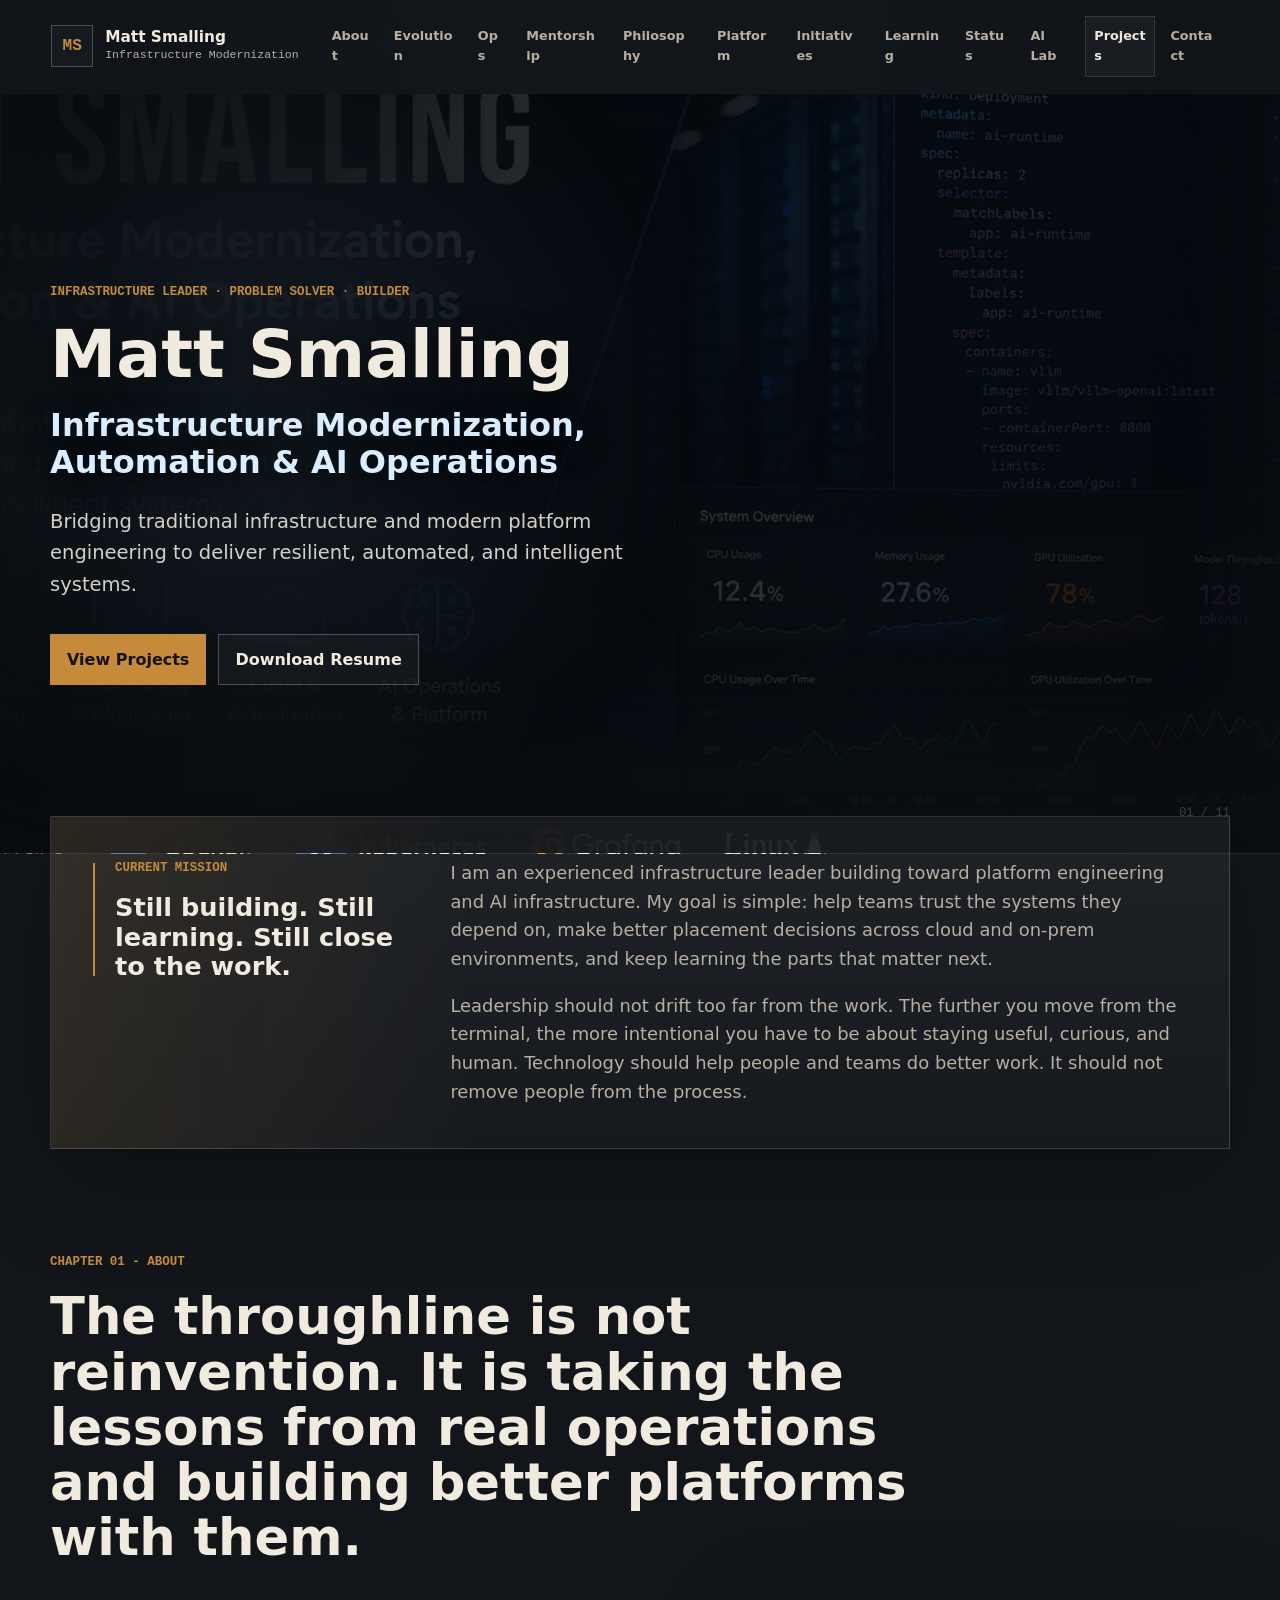
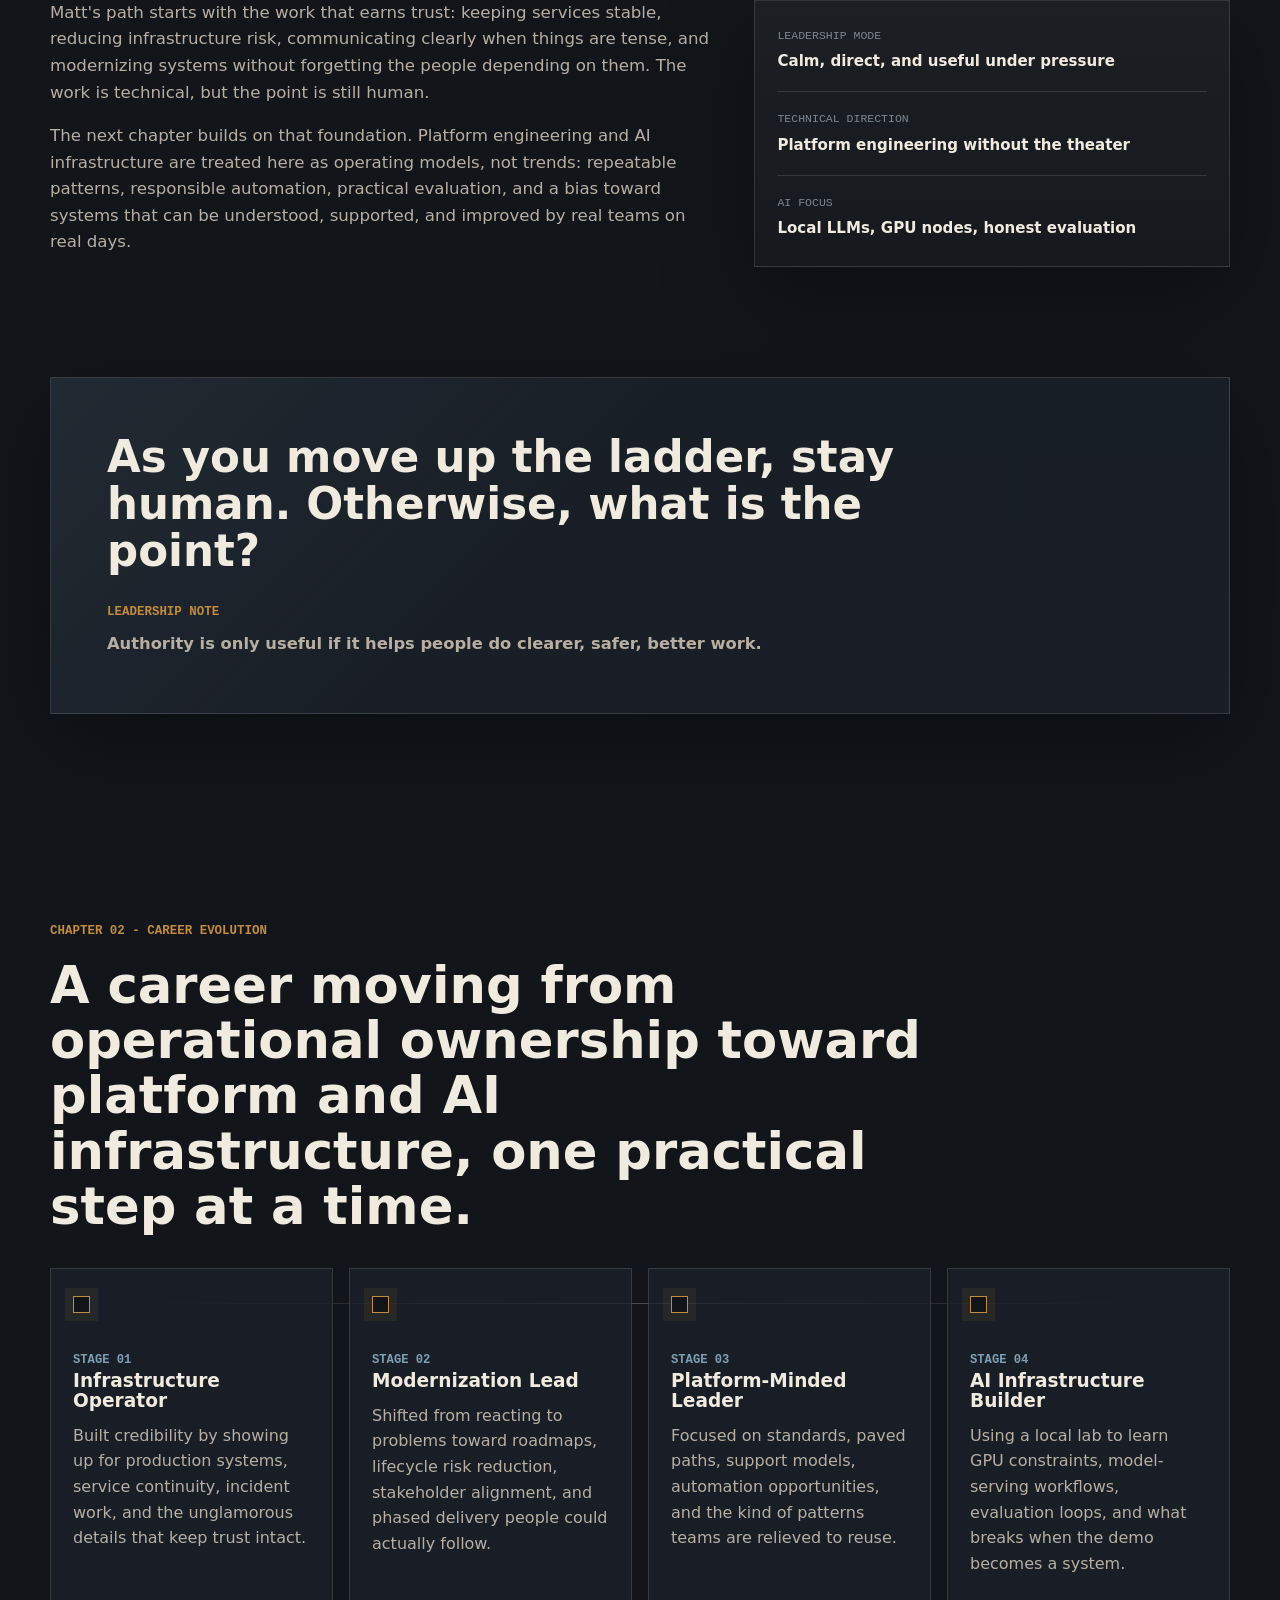
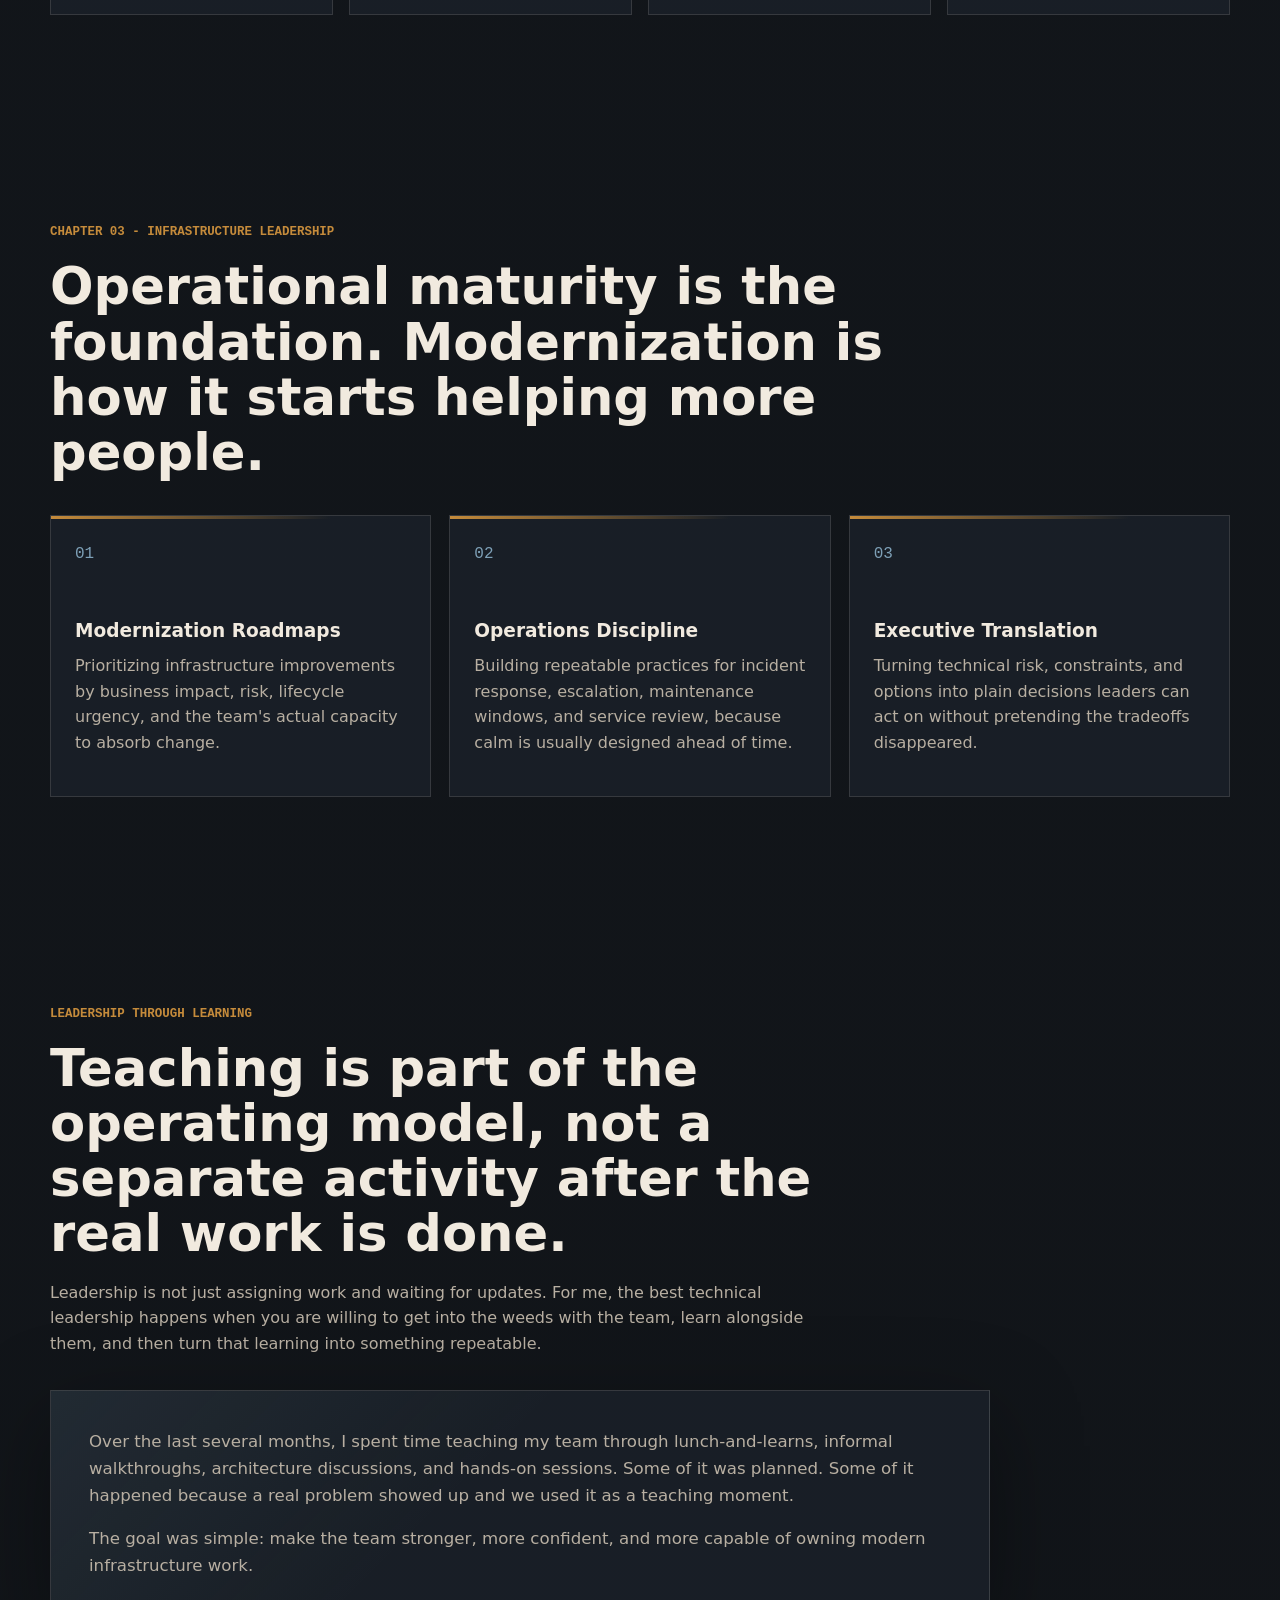
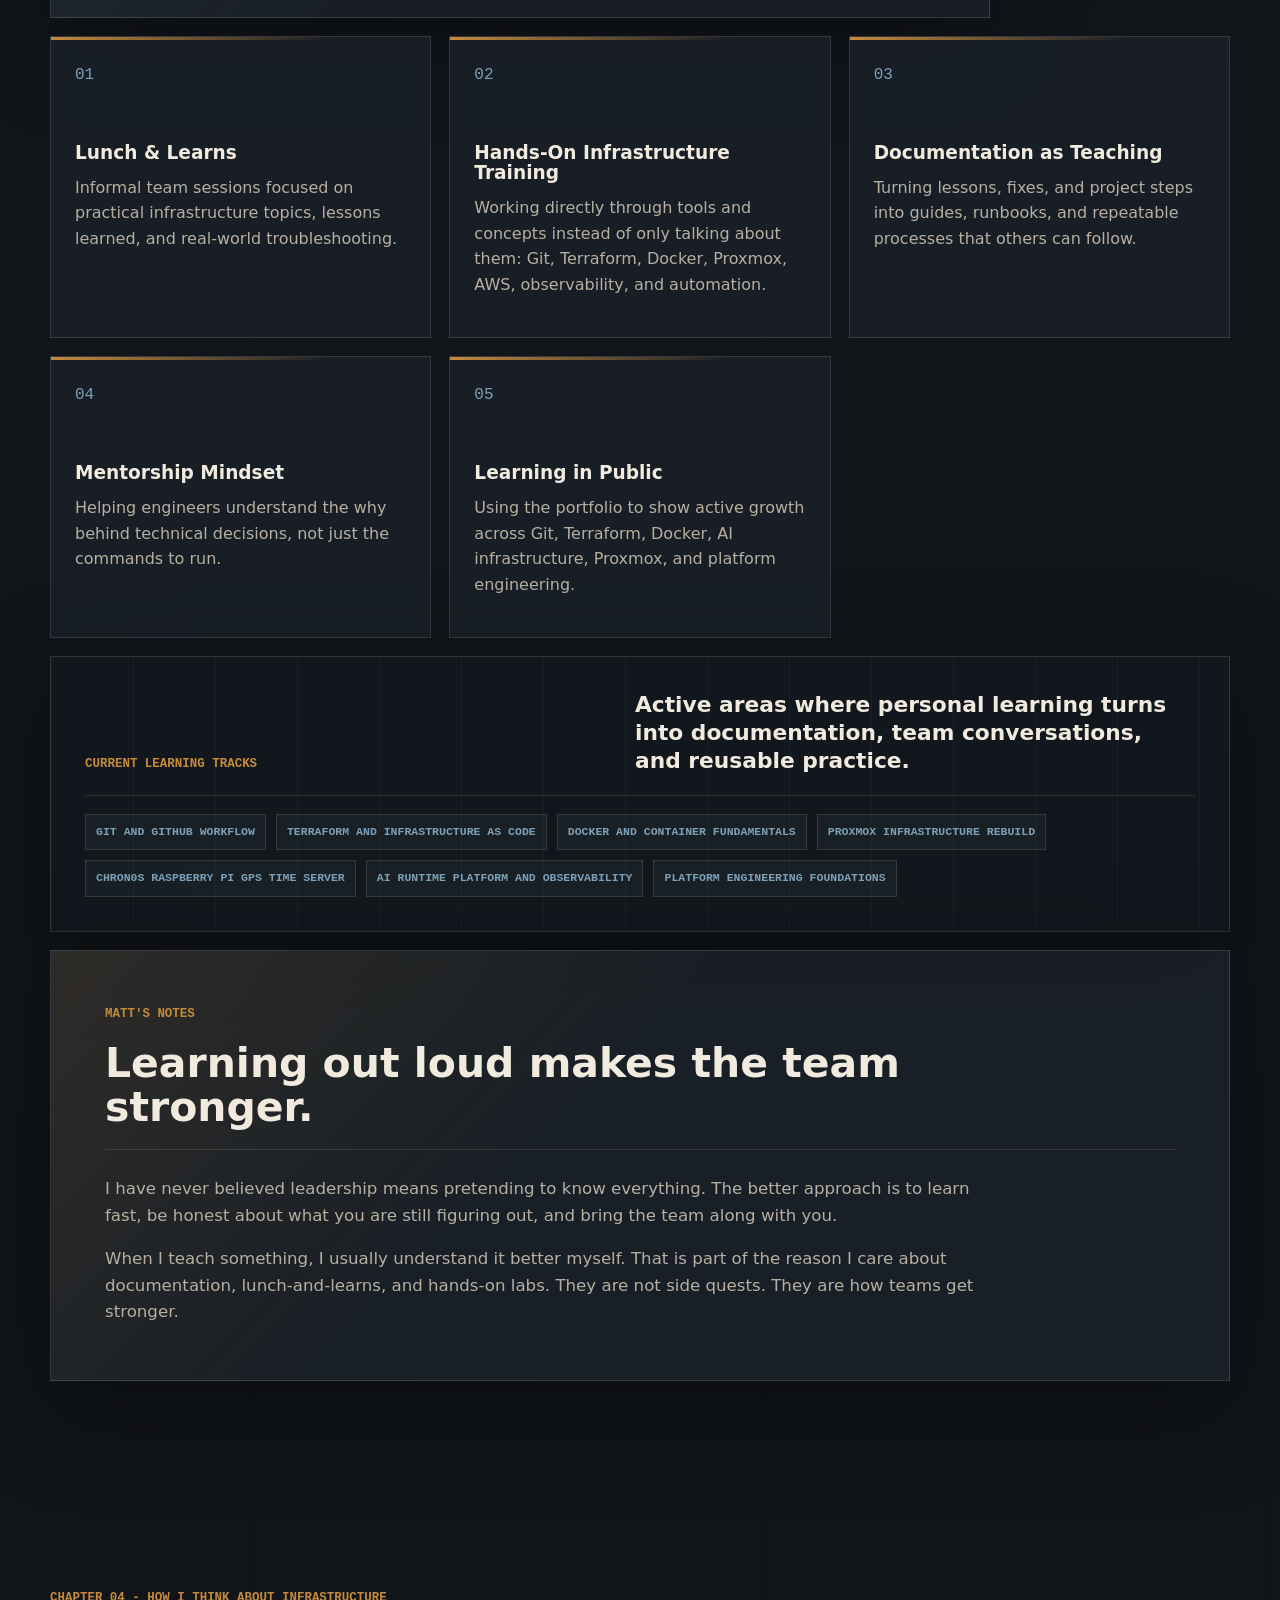
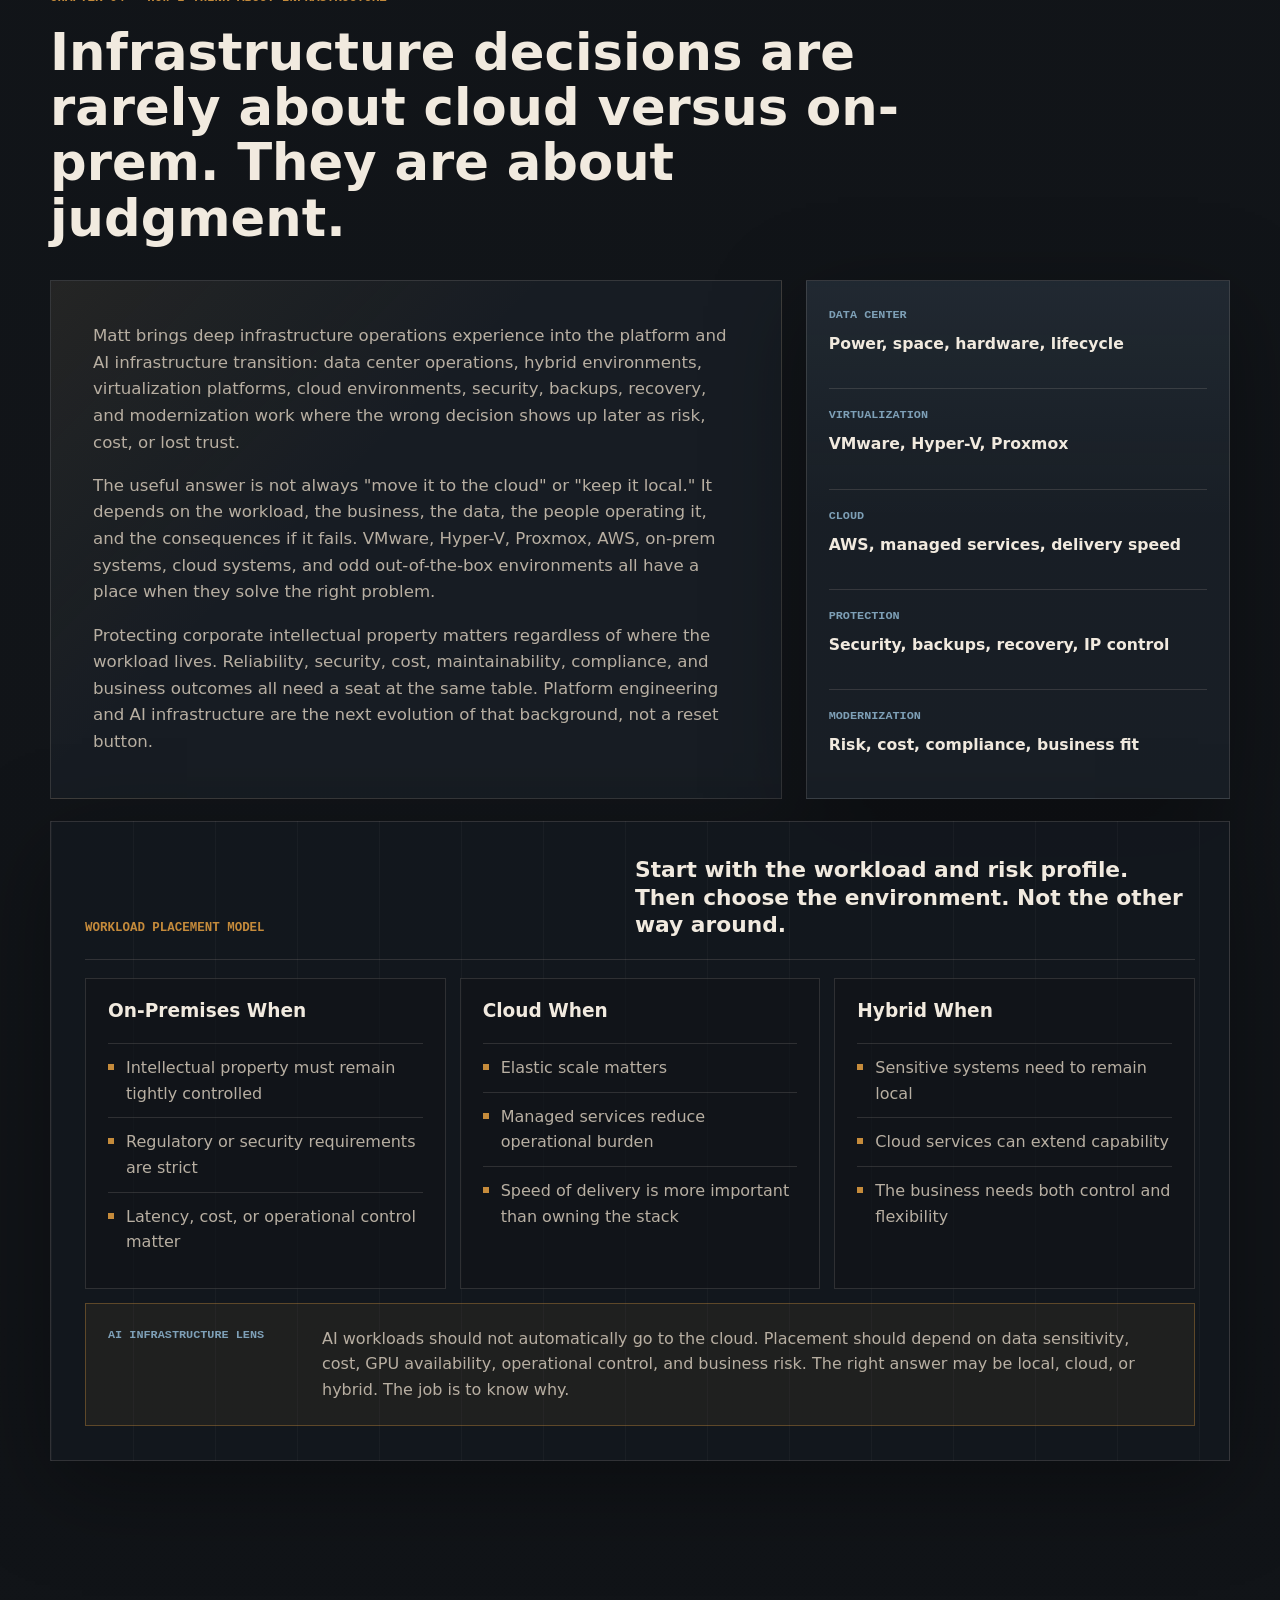
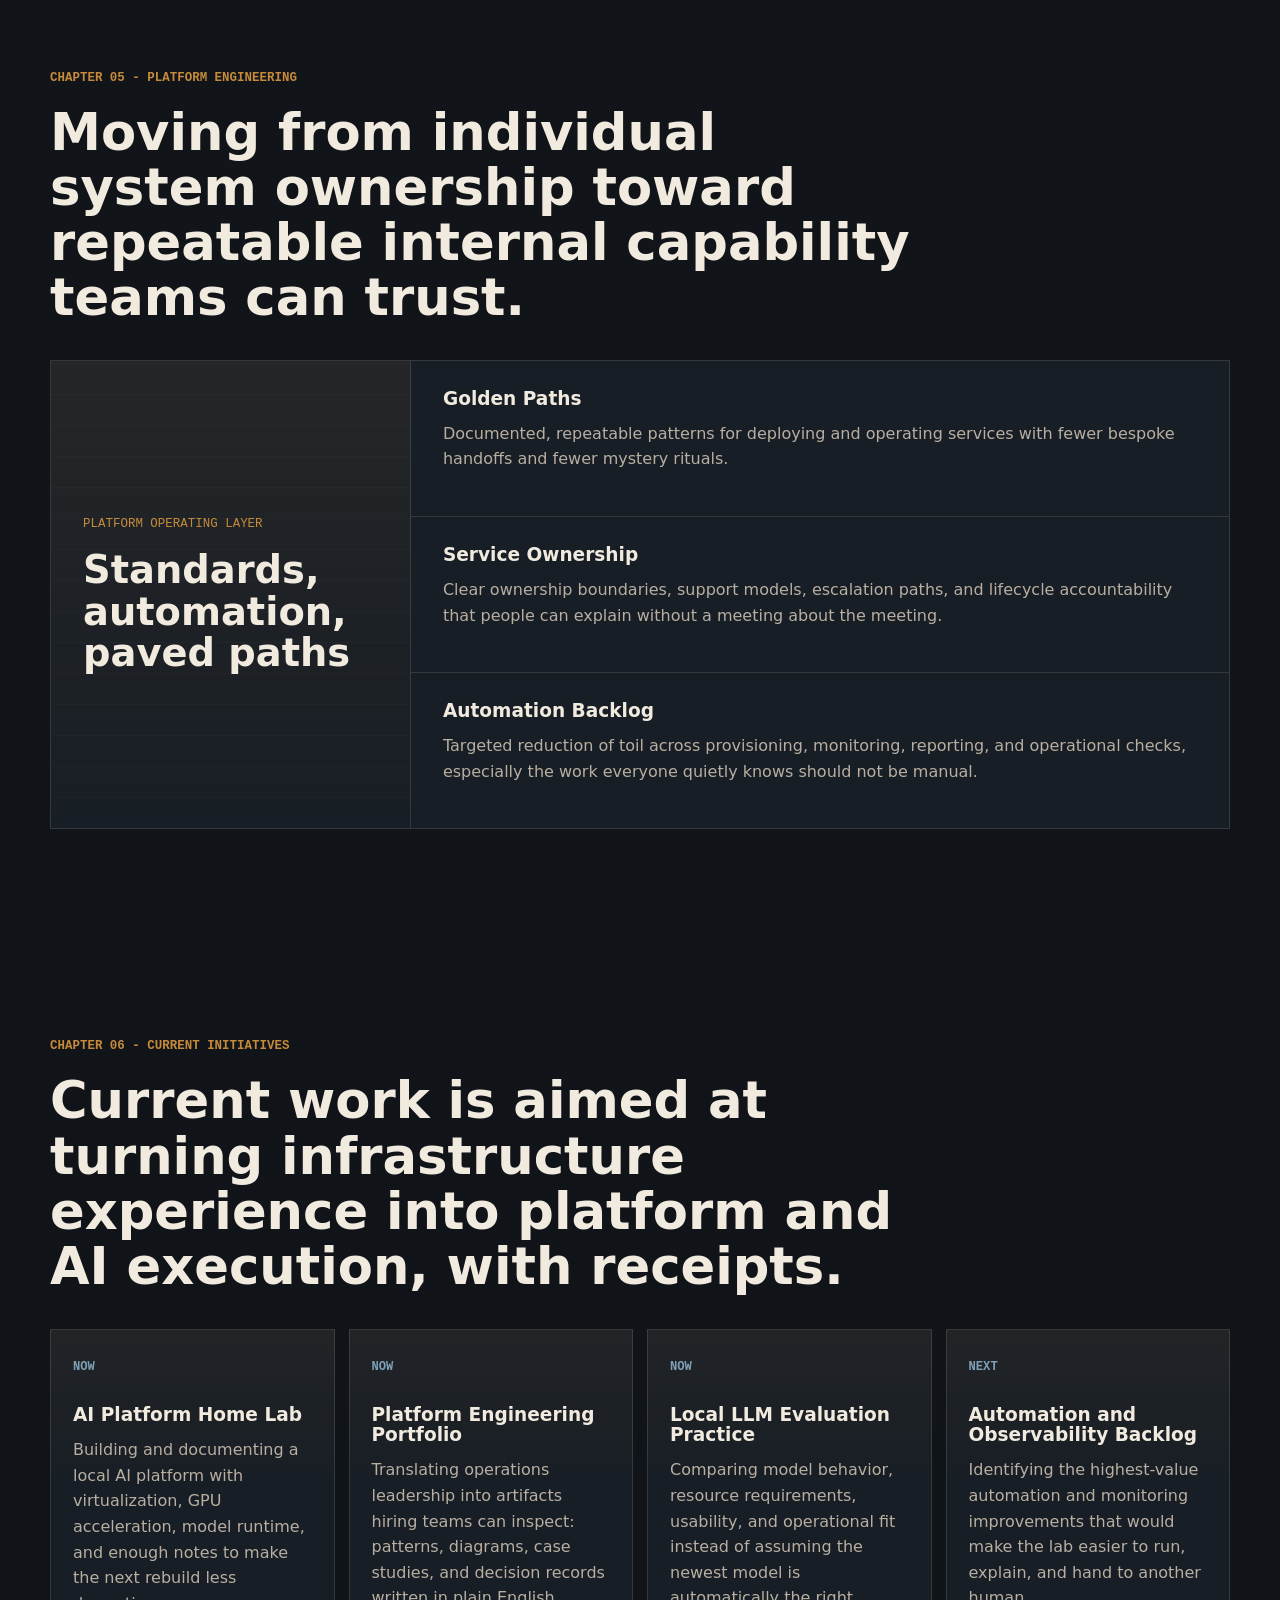
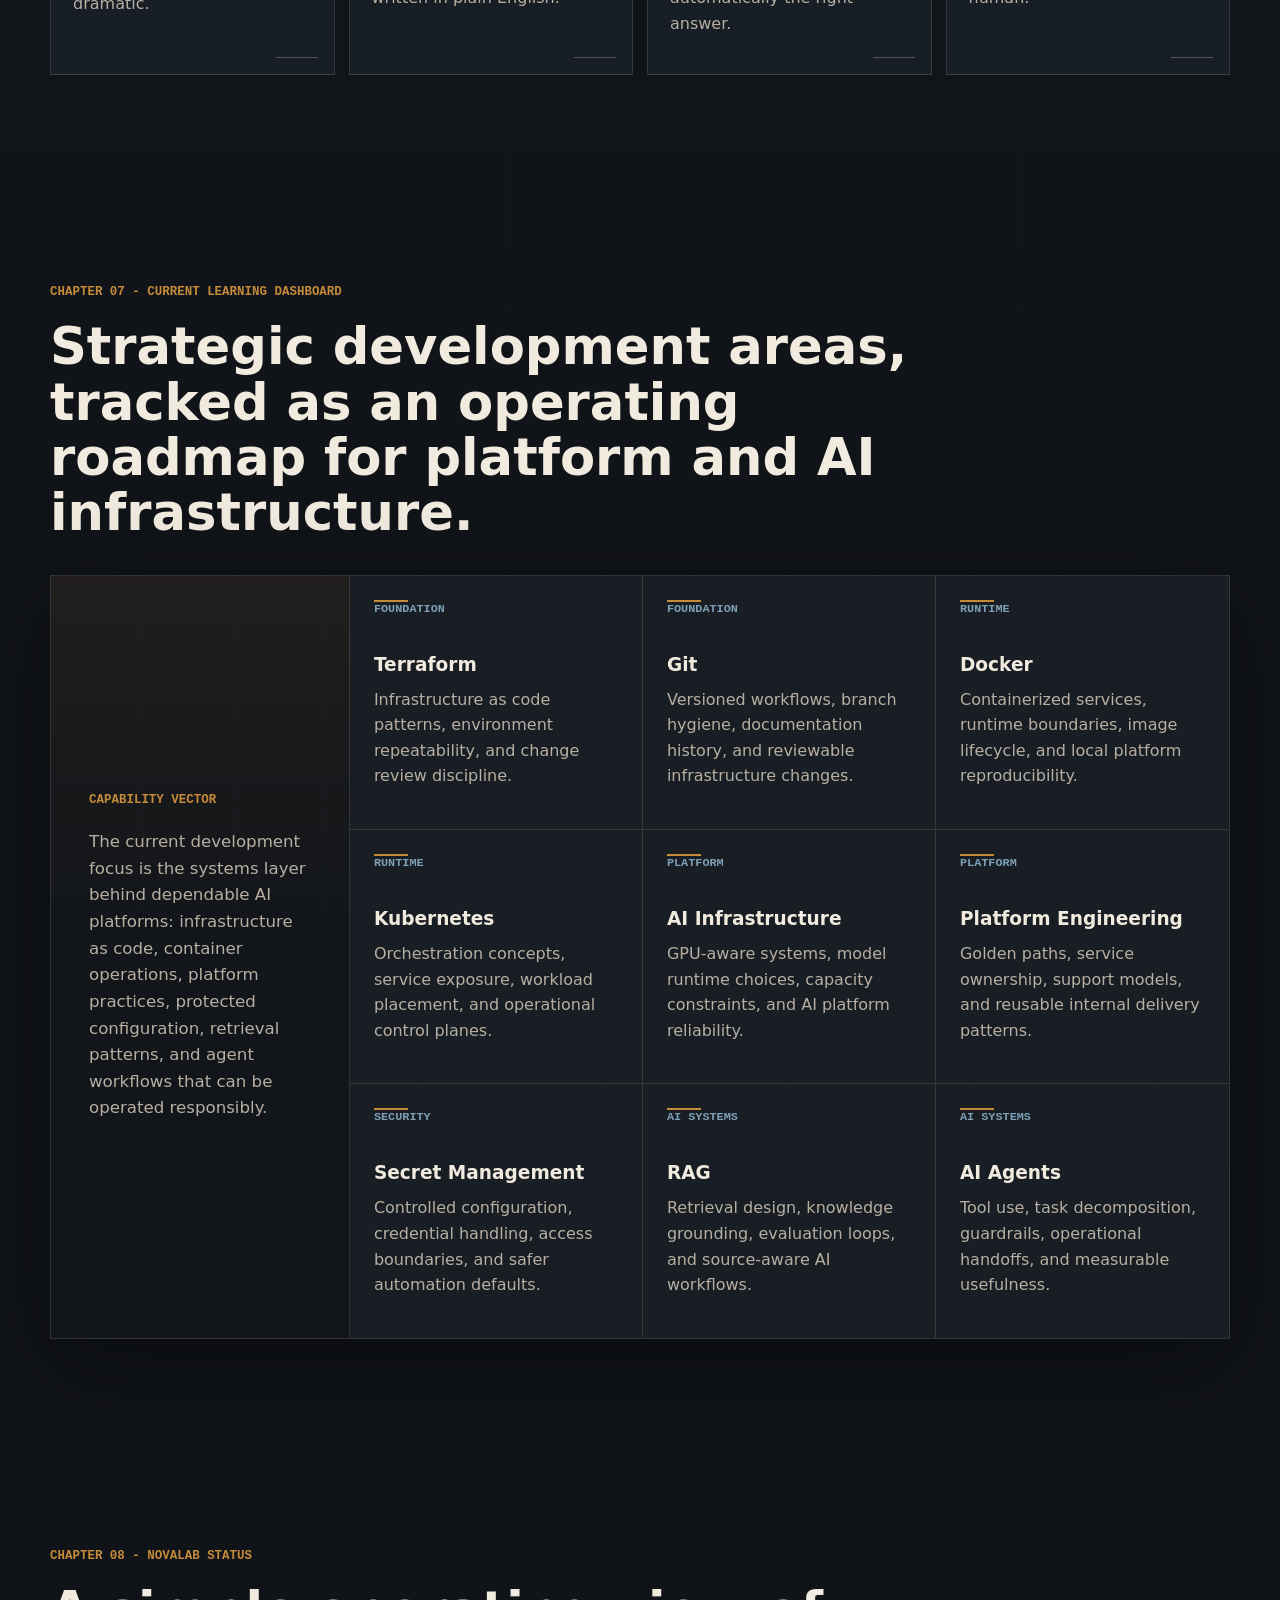
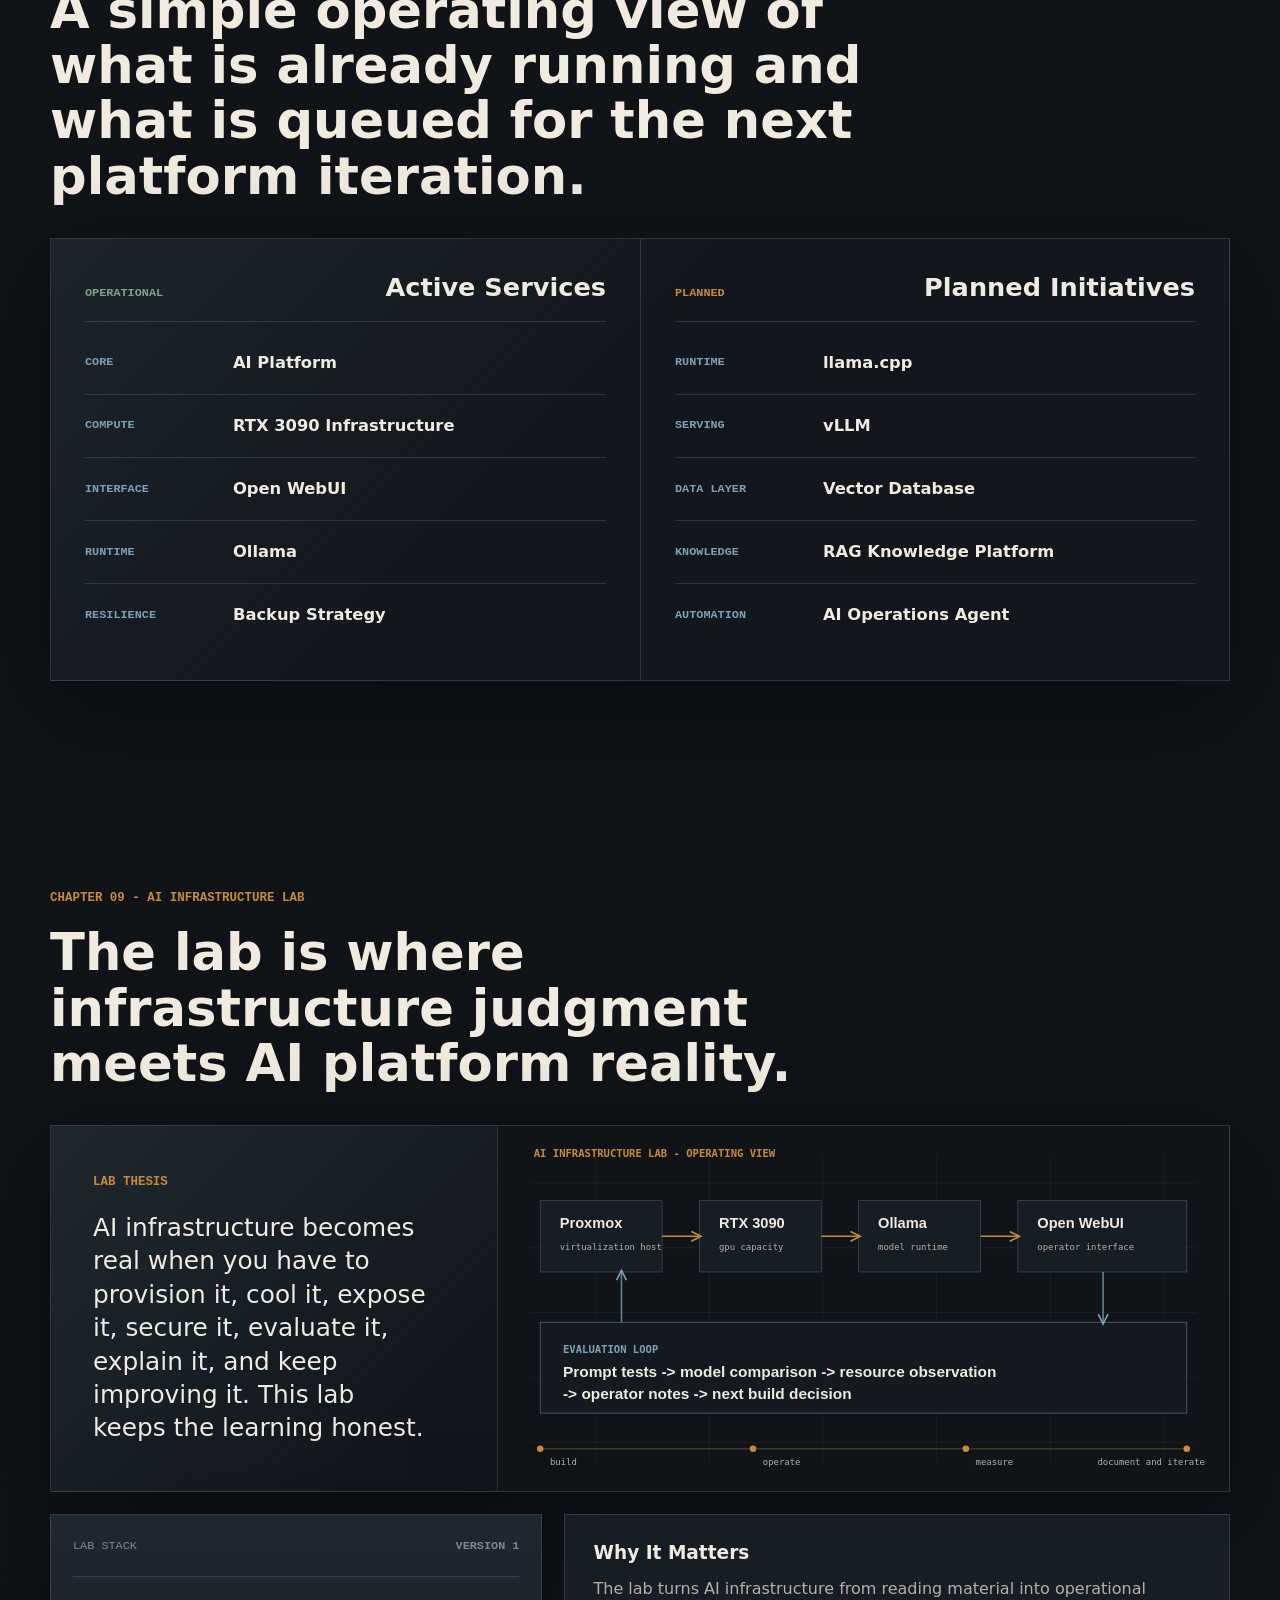
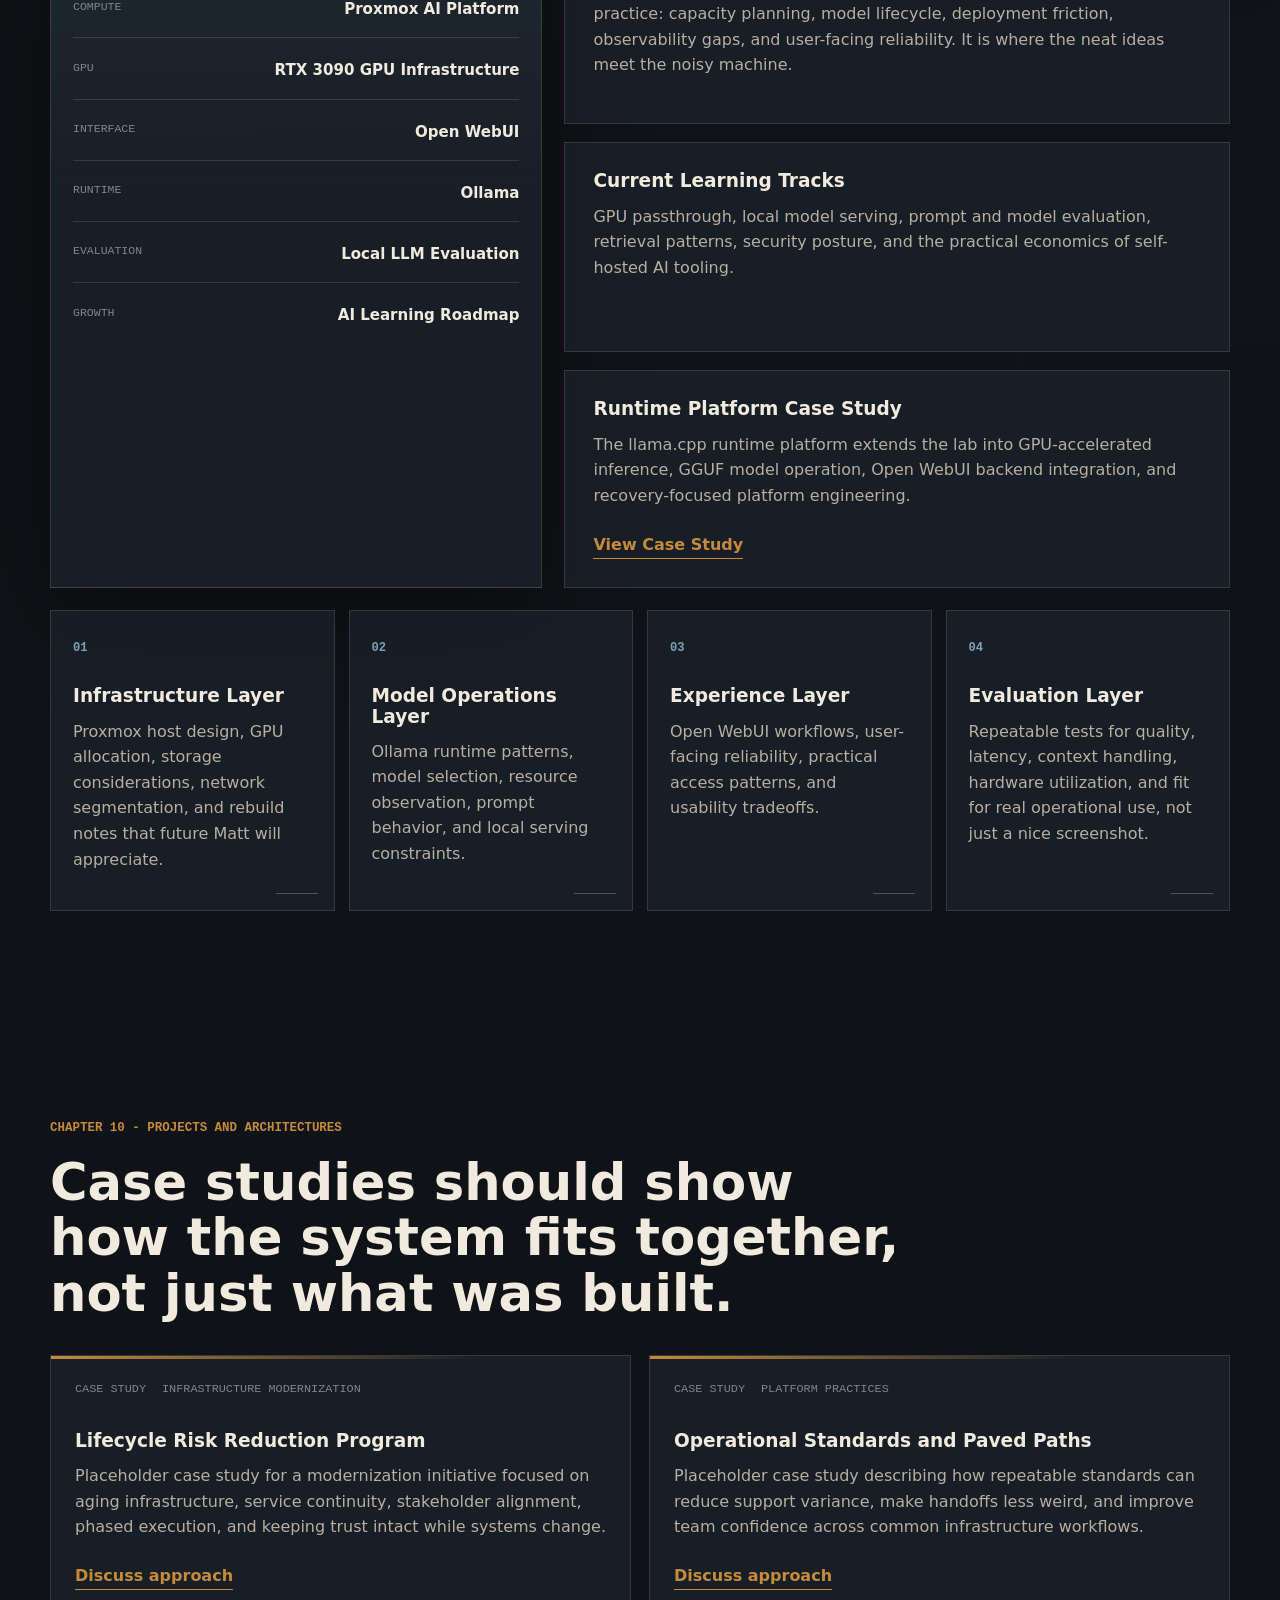
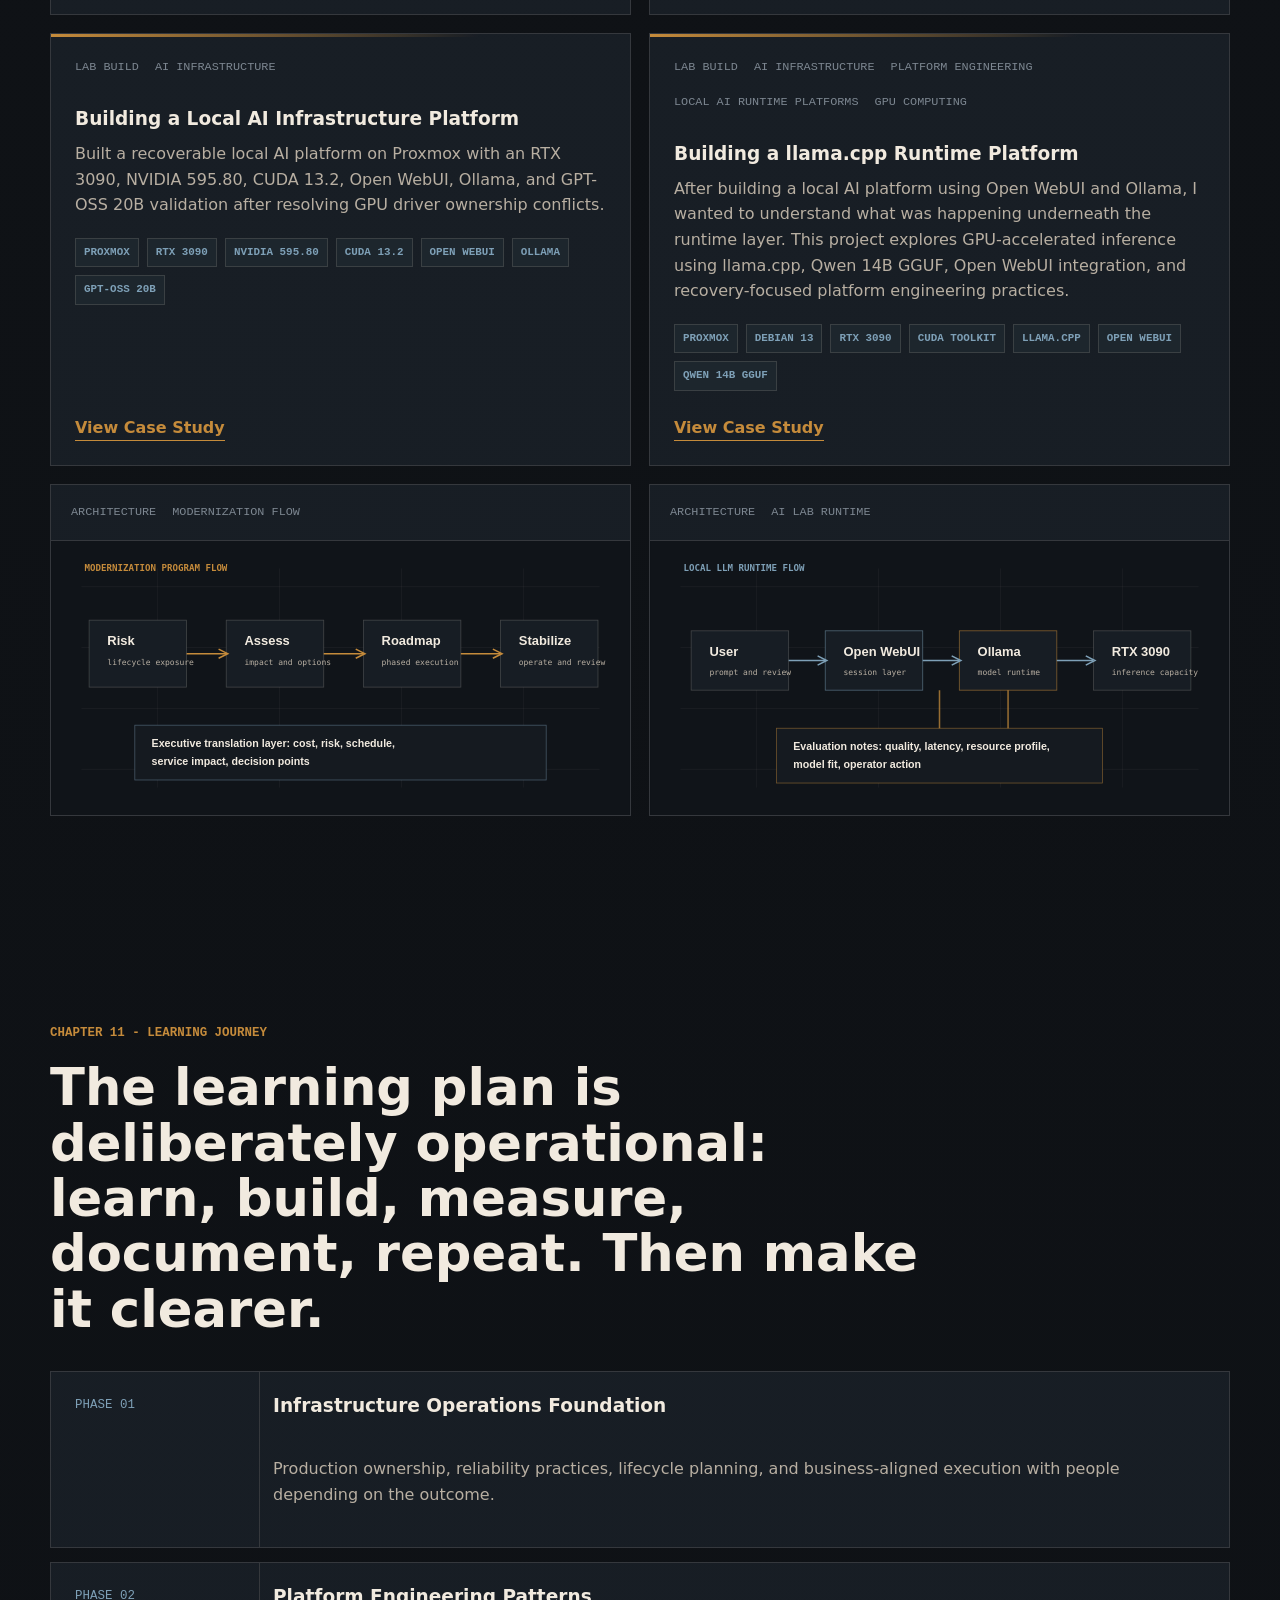
==== index.html @ b2ae04f9 "Fixed website up with Codex to look for any spelling or formatting issues" ====
<!DOCTYPE html>
<html lang="en">
  <head>
    <meta charset="UTF-8" />
    <meta name="viewport" content="width=device-width, initial-scale=1.0" />
    <meta
      name="description"
      content="Matt Smalling portfolio: infrastructure modernization, operations leadership, platform engineering, and AI infrastructure."
    />
    <title>Matt Smalling | Infrastructure Modernization and AI Infrastructure</title>
    <link rel="stylesheet" href="src/styles.css" />
  </head>
  <body>
    <div class="site-grid" aria-hidden="true"></div>
    <header class="site-header" data-header>
      <a class="brand" href="#home" aria-label="Matt Smalling home">
        <span class="brand-mark">MS</span>
        <span>
          <strong>Matt Smalling</strong>
          <small>Infrastructure Modernization</small>
        </span>
      </a>

      <button class="nav-toggle" type="button" data-nav-toggle aria-label="Open navigation">
        <span></span>
        <span></span>
      </button>

      <nav class="site-nav" data-nav>
        <a href="#about">About</a>
        <a href="#evolution">Evolution</a>
        <a href="#leadership">Ops</a>
        <a href="#mentorship">Mentorship</a>
        <a href="#philosophy">Philosophy</a>
        <a href="#platform">Platform</a>
        <a href="#initiatives">Initiatives</a>
        <a href="#learning-dashboard">Learning</a>
        <a href="#novalab-status">Status</a>
        <a href="#lab">AI Lab</a>
        <a href="#projects">Projects</a>
        <a href="#contact">Contact</a>
      </nav>
    </header>

    <main>
      <section class="hero section" id="home">
        <div class="hero-copy reveal">
          <p class="eyebrow">Infrastructure leader &middot; problem solver &middot; builder</p>
          <h1>Matt Smalling</h1>
          <p class="hero-subtitle">Infrastructure Modernization, Automation &amp; AI Operations</p>
          <p class="hero-lede">
            Bridging traditional infrastructure and modern platform engineering to deliver resilient, automated, and
            intelligent systems.
          </p>
          <div class="hero-actions">
            <a class="button primary" href="#projects">View Projects</a>
            <a class="button secondary" href="resume/Matthew_Smalling_Resume.pdf" download>Download Resume</a>
          </div>
        </div>
      </section>

      <section class="mission-banner section reveal" aria-label="Current mission">
        <div class="mission-kicker">
          <span>Current Mission</span>
          <strong>Still building. Still learning. Still close to the work.</strong>
        </div>
        <div class="mission-copy">
          <p>
            I am an experienced infrastructure leader building toward platform engineering and AI infrastructure. My
            goal is simple: help teams trust the systems they depend on, make better placement decisions across cloud
            and on-prem environments, and keep learning the parts that matter next.
          </p>
          <p>
            Leadership should not drift too far from the work. The further you move from the terminal, the more
            intentional you have to be about staying useful, curious, and human. Technology should help people and teams
            do better work. It should not remove people from the process.
          </p>
        </div>
      </section>

      <section class="section about" id="about">
        <div class="section-heading reveal">
          <p class="eyebrow">Chapter 01 - About</p>
          <h2>The throughline is not reinvention. It is taking the lessons from real operations and building better platforms with them.</h2>
        </div>
        <div class="split-content">
          <div class="prose reveal">
            <p>
              Matt's path starts with the work that earns trust: keeping services stable, reducing infrastructure risk,
              communicating clearly when things are tense, and modernizing systems without forgetting the people
              depending on them. The work is technical, but the point is still human.
            </p>
            <p>
              The next chapter builds on that foundation. Platform engineering and AI infrastructure are treated here
              as operating models, not trends: repeatable patterns, responsible automation, practical evaluation, and a
              bias toward systems that can be understood, supported, and improved by real teams on real days.
            </p>
          </div>
          <div class="signal-board reveal">
            <div class="signal-row">
              <span>Leadership Mode</span>
              <strong>Calm, direct, and useful under pressure</strong>
            </div>
            <div class="signal-row">
              <span>Technical Direction</span>
              <strong>Platform engineering without the theater</strong>
            </div>
            <div class="signal-row">
              <span>AI Focus</span>
              <strong>Local LLMs, GPU nodes, honest evaluation</strong>
            </div>
          </div>
        </div>
      </section>

      <section class="section human-note">
        <blockquote class="leader-quote reveal">
          <p>As you move up the ladder, stay human. Otherwise, what is the point?</p>
          <footer>
            <span>Leadership note</span>
            <strong>Authority is only useful if it helps people do clearer, safer, better work.</strong>
          </footer>
        </blockquote>
      </section>

      <section class="section evolution" id="evolution">
        <div class="section-heading reveal">
          <p class="eyebrow">Chapter 02 - Career Evolution</p>
          <h2>A career moving from operational ownership toward platform and AI infrastructure, one practical step at a time.</h2>
        </div>
        <div class="career-track">
          <article class="career-step reveal">
            <span>Stage 01</span>
            <h3>Infrastructure Operator</h3>
            <p>Built credibility by showing up for production systems, service continuity, incident work, and the unglamorous details that keep trust intact.</p>
          </article>
          <article class="career-step reveal">
            <span>Stage 02</span>
            <h3>Modernization Lead</h3>
            <p>Shifted from reacting to problems toward roadmaps, lifecycle risk reduction, stakeholder alignment, and phased delivery people could actually follow.</p>
          </article>
          <article class="career-step reveal">
            <span>Stage 03</span>
            <h3>Platform-Minded Leader</h3>
            <p>Focused on standards, paved paths, support models, automation opportunities, and the kind of patterns teams are relieved to reuse.</p>
          </article>
          <article class="career-step reveal">
            <span>Stage 04</span>
            <h3>AI Infrastructure Builder</h3>
            <p>Using a local lab to learn GPU constraints, model-serving workflows, evaluation loops, and what breaks when the demo becomes a system.</p>
          </article>
        </div>
      </section>

      <section class="section" id="leadership">
        <div class="section-heading reveal">
          <p class="eyebrow">Chapter 03 - Infrastructure Leadership</p>
          <h2>Operational maturity is the foundation. Modernization is how it starts helping more people.</h2>
        </div>
        <div class="capability-grid">
          <article class="capability-card reveal">
            <span class="card-index">01</span>
            <h3>Modernization Roadmaps</h3>
            <p>Prioritizing infrastructure improvements by business impact, risk, lifecycle urgency, and the team's actual capacity to absorb change.</p>
          </article>
          <article class="capability-card reveal">
            <span class="card-index">02</span>
            <h3>Operations Discipline</h3>
            <p>Building repeatable practices for incident response, escalation, maintenance windows, and service review, because calm is usually designed ahead of time.</p>
          </article>
          <article class="capability-card reveal">
            <span class="card-index">03</span>
            <h3>Executive Translation</h3>
            <p>Turning technical risk, constraints, and options into plain decisions leaders can act on without pretending the tradeoffs disappeared.</p>
          </article>
        </div>
      </section>

      <section class="section mentorship" id="mentorship">
        <div class="section-heading reveal">
          <p class="eyebrow">Leadership Through Learning</p>
          <h2>Teaching is part of the operating model, not a separate activity after the real work is done.</h2>
          <p>
            Leadership is not just assigning work and waiting for updates. For me, the best technical leadership happens
            when you are willing to get into the weeds with the team, learn alongside them, and then turn that learning
            into something repeatable.
          </p>
        </div>

        <div class="mentorship-intro reveal">
          <p>
            Over the last several months, I spent time teaching my team through lunch-and-learns, informal walkthroughs,
            architecture discussions, and hands-on sessions. Some of it was planned. Some of it happened because a real
            problem showed up and we used it as a teaching moment.
          </p>
          <p>
            The goal was simple: make the team stronger, more confident, and more capable of owning modern
            infrastructure work.
          </p>
        </div>

        <div class="capability-grid mentorship-grid">
          <article class="capability-card reveal">
            <span class="card-index">01</span>
            <h3>Lunch & Learns</h3>
            <p>Informal team sessions focused on practical infrastructure topics, lessons learned, and real-world troubleshooting.</p>
          </article>
          <article class="capability-card reveal">
            <span class="card-index">02</span>
            <h3>Hands-On Infrastructure Training</h3>
            <p>Working directly through tools and concepts instead of only talking about them: Git, Terraform, Docker, Proxmox, AWS, observability, and automation.</p>
          </article>
          <article class="capability-card reveal">
            <span class="card-index">03</span>
            <h3>Documentation as Teaching</h3>
            <p>Turning lessons, fixes, and project steps into guides, runbooks, and repeatable processes that others can follow.</p>
          </article>
          <article class="capability-card reveal">
            <span class="card-index">04</span>
            <h3>Mentorship Mindset</h3>
            <p>Helping engineers understand the why behind technical decisions, not just the commands to run.</p>
          </article>
          <article class="capability-card reveal">
            <span class="card-index">05</span>
            <h3>Learning in Public</h3>
            <p>Using the portfolio to show active growth across Git, Terraform, Docker, AI infrastructure, Proxmox, and platform engineering.</p>
          </article>
        </div>

        <div class="learning-tracks-panel reveal">
          <div class="placement-intro">
            <span class="command-label">Current Learning Tracks</span>
            <p>Active areas where personal learning turns into documentation, team conversations, and reusable practice.</p>
          </div>
          <ul class="learning-track-list">
            <li><a href="projects/git-github-learning.html">Git and GitHub workflow</a></li>
            <li><a href="projects/terraform-iac-learning.html">Terraform and Infrastructure as Code</a></li>
            <li><a href="projects/docker-container-learning.html">Docker and container fundamentals</a></li>
            <li><a href="projects/proxmox-infrastructure-rebuild.html">Proxmox infrastructure rebuild</a></li>
            <li><a href="projects/chronos-gps-time-server.html">Chron0s Raspberry Pi GPS time server</a></li>
            <li><a href="projects/building-local-ai-infrastructure-platform.html">AI runtime platform and observability</a></li>
            <li><a href="projects/platform-engineering-foundations.html">Platform engineering foundations</a></li>
          </ul>
        </div>

        <div class="mentorship-notes reveal">
          <div class="case-notes-heading">
            <p class="eyebrow">Matt's Notes</p>
            <h2>Learning out loud makes the team stronger.</h2>
          </div>
          <div class="case-notes-copy">
            <p>
              I have never believed leadership means pretending to know everything. The better approach is to learn
              fast, be honest about what you are still figuring out, and bring the team along with you.
            </p>
            <p>
              When I teach something, I usually understand it better myself. That is part of the reason I care about
              documentation, lunch-and-learns, and hands-on labs. They are not side quests. They are how teams get
              stronger.
            </p>
          </div>
        </div>
      </section>

      <section class="section philosophy" id="philosophy">
        <div class="section-heading reveal">
          <p class="eyebrow">Chapter 04 - How I Think About Infrastructure</p>
          <h2>Infrastructure decisions are rarely about cloud versus on-prem. They are about judgment.</h2>
        </div>
        <div class="philosophy-layout">
          <div class="philosophy-copy reveal">
            <p>
              Matt brings deep infrastructure operations experience into the platform and AI infrastructure transition:
              data center operations, hybrid environments, virtualization platforms, cloud environments, security,
              backups, recovery, and modernization work where the wrong decision shows up later as risk, cost, or lost
              trust.
            </p>
            <p>
              The useful answer is not always "move it to the cloud" or "keep it local." It depends on the workload,
              the business, the data, the people operating it, and the consequences if it fails. VMware, Hyper-V,
              Proxmox, AWS, on-prem systems, cloud systems, and odd out-of-the-box environments all have a place when
              they solve the right problem.
            </p>
            <p>
              Protecting corporate intellectual property matters regardless of where the workload lives. Reliability,
              security, cost, maintainability, compliance, and business outcomes all need a seat at the same table.
              Platform engineering and AI infrastructure are the next evolution of that background, not a reset button.
            </p>
          </div>
          <div class="stack-ledger reveal" aria-label="Infrastructure experience areas">
            <div><span>Data Center</span><strong>Power, space, hardware, lifecycle</strong></div>
            <div><span>Virtualization</span><strong>VMware, Hyper-V, Proxmox</strong></div>
            <div><span>Cloud</span><strong>AWS, managed services, delivery speed</strong></div>
            <div><span>Protection</span><strong>Security, backups, recovery, IP control</strong></div>
            <div><span>Modernization</span><strong>Risk, cost, compliance, business fit</strong></div>
          </div>
        </div>

        <div class="placement-board reveal">
          <div class="placement-intro">
            <span class="command-label">Workload Placement Model</span>
            <p>Start with the workload and risk profile. Then choose the environment. Not the other way around.</p>
          </div>
          <div class="placement-grid">
            <article>
              <h3>On-Premises When</h3>
              <ul>
                <li>Intellectual property must remain tightly controlled</li>
                <li>Regulatory or security requirements are strict</li>
                <li>Latency, cost, or operational control matter</li>
              </ul>
            </article>
            <article>
              <h3>Cloud When</h3>
              <ul>
                <li>Elastic scale matters</li>
                <li>Managed services reduce operational burden</li>
                <li>Speed of delivery is more important than owning the stack</li>
              </ul>
            </article>
            <article>
              <h3>Hybrid When</h3>
              <ul>
                <li>Sensitive systems need to remain local</li>
                <li>Cloud services can extend capability</li>
                <li>The business needs both control and flexibility</li>
              </ul>
            </article>
          </div>
          <div class="ai-placement-note">
            <span>AI Infrastructure Lens</span>
            <p>
              AI workloads should not automatically go to the cloud. Placement should depend on data sensitivity, cost,
              GPU availability, operational control, and business risk. The right answer may be local, cloud, or hybrid.
              The job is to know why.
            </p>
          </div>
        </div>
      </section>

      <section class="section platform" id="platform">
        <div class="section-heading reveal">
          <p class="eyebrow">Chapter 05 - Platform Engineering</p>
          <h2>Moving from individual system ownership toward repeatable internal capability teams can trust.</h2>
        </div>
        <div class="platform-map reveal">
          <div class="map-node core">
            <span>Platform Operating Layer</span>
            <strong>Standards, automation, paved paths</strong>
          </div>
          <div class="map-rail">
            <article>
              <h3>Golden Paths</h3>
              <p>Documented, repeatable patterns for deploying and operating services with fewer bespoke handoffs and fewer mystery rituals.</p>
            </article>
            <article>
              <h3>Service Ownership</h3>
              <p>Clear ownership boundaries, support models, escalation paths, and lifecycle accountability that people can explain without a meeting about the meeting.</p>
            </article>
            <article>
              <h3>Automation Backlog</h3>
              <p>Targeted reduction of toil across provisioning, monitoring, reporting, and operational checks, especially the work everyone quietly knows should not be manual.</p>
            </article>
          </div>
        </div>
      </section>

      <section class="section initiatives" id="initiatives">
        <div class="section-heading reveal">
          <p class="eyebrow">Chapter 06 - Current Initiatives</p>
          <h2>Current work is aimed at turning infrastructure experience into platform and AI execution, with receipts.</h2>
        </div>
        <div class="initiative-grid">
          <article class="initiative-card reveal">
            <span>Now</span>
            <h3>AI Platform Home Lab</h3>
            <p>Building and documenting a local AI platform with virtualization, GPU acceleration, model runtime, and enough notes to make the next rebuild less dramatic.</p>
          </article>
          <article class="initiative-card reveal">
            <span>Now</span>
            <h3>Platform Engineering Portfolio</h3>
            <p>Translating operations leadership into artifacts hiring teams can inspect: patterns, diagrams, case studies, and decision records written in plain English.</p>
          </article>
          <article class="initiative-card reveal">
            <span>Now</span>
            <h3>Local LLM Evaluation Practice</h3>
            <p>Comparing model behavior, resource requirements, usability, and operational fit instead of assuming the newest model is automatically the right answer.</p>
          </article>
          <article class="initiative-card reveal">
            <span>Next</span>
            <h3>Automation and Observability Backlog</h3>
            <p>Identifying the highest-value automation and monitoring improvements that would make the lab easier to run, explain, and hand to another human.</p>
          </article>
        </div>
      </section>

      <section class="section learning-dashboard" id="learning-dashboard">
        <div class="section-heading reveal">
          <p class="eyebrow">Chapter 07 - Current Learning Dashboard</p>
          <h2>Strategic development areas, tracked as an operating roadmap for platform and AI infrastructure.</h2>
        </div>
        <div class="learning-console reveal" aria-label="Current learning roadmap">
          <div class="learning-summary">
            <span class="command-label">Capability Vector</span>
            <p>
              The current development focus is the systems layer behind dependable AI platforms: infrastructure as
              code, container operations, platform practices, protected configuration, retrieval patterns, and agent
              workflows that can be operated responsibly.
            </p>
          </div>
          <div class="learning-grid">
            <article>
              <span>Foundation</span>
              <h3>Terraform</h3>
              <p>Infrastructure as code patterns, environment repeatability, and change review discipline.</p>
            </article>
            <article>
              <span>Foundation</span>
              <h3>Git</h3>
              <p>Versioned workflows, branch hygiene, documentation history, and reviewable infrastructure changes.</p>
            </article>
            <article>
              <span>Runtime</span>
              <h3>Docker</h3>
              <p>Containerized services, runtime boundaries, image lifecycle, and local platform reproducibility.</p>
            </article>
            <article>
              <span>Runtime</span>
              <h3>Kubernetes</h3>
              <p>Orchestration concepts, service exposure, workload placement, and operational control planes.</p>
            </article>
            <article>
              <span>Platform</span>
              <h3>AI Infrastructure</h3>
              <p>GPU-aware systems, model runtime choices, capacity constraints, and AI platform reliability.</p>
            </article>
            <article>
              <span>Platform</span>
              <h3>Platform Engineering</h3>
              <p>Golden paths, service ownership, support models, and reusable internal delivery patterns.</p>
            </article>
            <article>
              <span>Security</span>
              <h3>Secret Management</h3>
              <p>Controlled configuration, credential handling, access boundaries, and safer automation defaults.</p>
            </article>
            <article>
              <span>AI Systems</span>
              <h3>RAG</h3>
              <p>Retrieval design, knowledge grounding, evaluation loops, and source-aware AI workflows.</p>
            </article>
            <article>
              <span>AI Systems</span>
              <h3>AI Agents</h3>
              <p>Tool use, task decomposition, guardrails, operational handoffs, and measurable usefulness.</p>
            </article>
          </div>
        </div>
      </section>

      <section class="section novalab-status" id="novalab-status">
        <div class="section-heading reveal">
          <p class="eyebrow">Chapter 08 - NovaLab Status</p>
          <h2>A simple operating view of what is already running and what is queued for the next platform iteration.</h2>
        </div>
        <div class="status-console reveal" aria-label="NovaLab operational and planned status">
          <div class="status-column operational">
            <div class="status-heading">
              <span>Operational</span>
              <strong>Active Services</strong>
            </div>
            <ul>
              <li><span>Core</span><strong>AI Platform</strong></li>
              <li><span>Compute</span><strong>RTX 3090 Infrastructure</strong></li>
              <li><span>Interface</span><strong>Open WebUI</strong></li>
              <li><span>Runtime</span><strong>Ollama</strong></li>
              <li><span>Resilience</span><strong>Backup Strategy</strong></li>
            </ul>
          </div>
          <div class="status-column planned">
            <div class="status-heading">
              <span>Planned</span>
              <strong>Planned Initiatives</strong>
            </div>
            <ul>
              <li><span>Runtime</span><strong>llama.cpp</strong></li>
              <li><span>Serving</span><strong>vLLM</strong></li>
              <li><span>Data Layer</span><strong>Vector Database</strong></li>
              <li><span>Knowledge</span><strong>RAG Knowledge Platform</strong></li>
              <li><span>Automation</span><strong>AI Operations Agent</strong></li>
            </ul>
          </div>
        </div>
      </section>

      <section class="section lab" id="lab">
        <div class="section-heading reveal">
          <p class="eyebrow">Chapter 09 - AI Infrastructure Lab</p>
          <h2>The lab is where infrastructure judgment meets AI platform reality.</h2>
        </div>
        <div class="lab-command reveal">
          <div>
            <span class="command-label">Lab Thesis</span>
            <p>
              AI infrastructure becomes real when you have to provision it, cool it, expose it, secure it, evaluate it,
              explain it, and keep improving it. This lab keeps the learning honest.
            </p>
          </div>
          <img src="assets/ai-lab-architecture.svg" alt="AI lab architecture diagram" />
        </div>
        <div class="lab-layout">
          <div class="lab-stack reveal">
            <div class="rack-header">
              <span>Lab Stack</span>
              <strong>Version 1</strong>
            </div>
            <ul>
              <li><span>Compute</span><strong>Proxmox AI Platform</strong></li>
              <li><span>GPU</span><strong>RTX 3090 GPU Infrastructure</strong></li>
              <li><span>Interface</span><strong>Open WebUI</strong></li>
              <li><span>Runtime</span><strong>Ollama</strong></li>
              <li><span>Evaluation</span><strong>Local LLM Evaluation</strong></li>
              <li><span>Growth</span><strong>AI Learning Roadmap</strong></li>
            </ul>
          </div>
          <div class="lab-notes reveal">
            <article>
              <h3>Why It Matters</h3>
              <p>
                The lab turns AI infrastructure from reading material into operational practice: capacity planning,
                model lifecycle, deployment friction, observability gaps, and user-facing reliability. It is where the
                neat ideas meet the noisy machine.
              </p>
            </article>
            <article>
              <h3>Current Learning Tracks</h3>
              <p>
                GPU passthrough, local model serving, prompt and model evaluation, retrieval patterns, security posture,
                and the practical economics of self-hosted AI tooling.
              </p>
            </article>
            <article>
              <h3>Runtime Platform Case Study</h3>
              <p>
                The llama.cpp runtime platform extends the lab into GPU-accelerated inference, GGUF model operation,
                Open WebUI backend integration, and recovery-focused platform engineering.
              </p>
              <a href="projects/building-llama-cpp-runtime-platform.html">View Case Study</a>
            </article>
          </div>
        </div>
        <div class="lab-focus-grid">
          <article class="lab-focus reveal">
            <span>01</span>
            <h3>Infrastructure Layer</h3>
            <p>Proxmox host design, GPU allocation, storage considerations, network segmentation, and rebuild notes that future Matt will appreciate.</p>
          </article>
          <article class="lab-focus reveal">
            <span>02</span>
            <h3>Model Operations Layer</h3>
            <p>Ollama runtime patterns, model selection, resource observation, prompt behavior, and local serving constraints.</p>
          </article>
          <article class="lab-focus reveal">
            <span>03</span>
            <h3>Experience Layer</h3>
            <p>Open WebUI workflows, user-facing reliability, practical access patterns, and usability tradeoffs.</p>
          </article>
          <article class="lab-focus reveal">
            <span>04</span>
            <h3>Evaluation Layer</h3>
            <p>Repeatable tests for quality, latency, context handling, hardware utilization, and fit for real operational use, not just a nice screenshot.</p>
          </article>
        </div>
      </section>

      <section class="section projects" id="projects">
        <div class="section-heading reveal">
          <p class="eyebrow">Chapter 10 - Projects and Architectures</p>
          <h2>Case studies should show how the system fits together, not just what was built.</h2>
        </div>
        <div class="project-grid">
          <article class="project-card reveal">
            <div class="project-meta">
              <span>Case Study</span>
              <span>Infrastructure Modernization</span>
            </div>
            <h3>Lifecycle Risk Reduction Program</h3>
            <p>
              Placeholder case study for a modernization initiative focused on aging infrastructure, service continuity,
              stakeholder alignment, phased execution, and keeping trust intact while systems change.
            </p>
            <a href="#contact">Discuss approach</a>
          </article>
          <article class="project-card reveal">
            <div class="project-meta">
              <span>Case Study</span>
              <span>Platform Practices</span>
            </div>
            <h3>Operational Standards and Paved Paths</h3>
            <p>
              Placeholder case study describing how repeatable standards can reduce support variance, make handoffs
              less weird, and improve team confidence across common infrastructure workflows.
            </p>
            <a href="#contact">Discuss approach</a>
          </article>
          <article class="project-card reveal">
            <div class="project-meta">
              <span>Lab Build</span>
              <span>AI Infrastructure</span>
            </div>
            <h3>Building a Local AI Infrastructure Platform</h3>
            <p>
              Built a recoverable local AI platform on Proxmox with an RTX 3090, NVIDIA 595.80, CUDA 13.2, Open WebUI,
              Ollama, and GPT-OSS 20B validation after resolving GPU driver ownership conflicts.
            </p>
            <ul class="project-tags" aria-label="Project stack">
              <li>Proxmox</li>
              <li>RTX 3090</li>
              <li>NVIDIA 595.80</li>
              <li>CUDA 13.2</li>
              <li>Open WebUI</li>
              <li>Ollama</li>
              <li>GPT-OSS 20B</li>
            </ul>
            <a href="projects/building-local-ai-infrastructure-platform.html">View Case Study</a>
          </article>
          <article class="project-card reveal">
            <div class="project-meta">
              <span>Lab Build</span>
              <span>AI Infrastructure</span>
              <span>Platform Engineering</span>
              <span>Local AI Runtime Platforms</span>
              <span>GPU Computing</span>
            </div>
            <h3>Building a llama.cpp Runtime Platform</h3>
            <p>
              After building a local AI platform using Open WebUI and Ollama, I wanted to understand what was happening
              underneath the runtime layer. This project explores GPU-accelerated inference using llama.cpp, Qwen 14B
              GGUF, Open WebUI integration, and recovery-focused platform engineering practices.
            </p>
            <ul class="project-tags" aria-label="Project stack">
              <li>Proxmox</li>
              <li>Debian 13</li>
              <li>RTX 3090</li>
              <li>CUDA Toolkit</li>
              <li>llama.cpp</li>
              <li>Open WebUI</li>
              <li>Qwen 14B GGUF</li>
            </ul>
            <a href="projects/building-llama-cpp-runtime-platform.html">View Case Study</a>
          </article>
        </div>
        <div class="architecture-gallery">
          <article class="architecture-card reveal">
            <div class="project-meta">
              <span>Architecture</span>
              <span>Modernization Flow</span>
            </div>
            <img src="assets/modernization-flow.svg" alt="Modernization architecture flow diagram" />
          </article>
          <article class="architecture-card reveal">
            <div class="project-meta">
              <span>Architecture</span>
              <span>AI Lab Runtime</span>
            </div>
            <img src="assets/ai-runtime-flow.svg" alt="AI runtime flow diagram" />
          </article>
        </div>
      </section>

      <section class="section learning" id="learning">
        <div class="section-heading reveal">
          <p class="eyebrow">Chapter 11 - Learning Journey</p>
          <h2>The learning plan is deliberately operational: learn, build, measure, document, repeat. Then make it clearer.</h2>
        </div>
        <ol class="timeline">
          <li class="reveal">
            <span>Phase 01</span>
            <h3>Infrastructure Operations Foundation</h3>
            <p>Production ownership, reliability practices, lifecycle planning, and business-aligned execution with people depending on the outcome.</p>
          </li>
          <li class="reveal">
            <span>Phase 02</span>
            <h3>Platform Engineering Patterns</h3>
            <p>Internal platforms, automation, golden paths, observability, and service ownership models.</p>
          </li>
          <li class="reveal">
            <span>Phase 03</span>
            <h3>AI Infrastructure Lab</h3>
            <p>GPU-enabled Proxmox workloads, Ollama model serving, Open WebUI, and local LLM evaluation.</p>
          </li>
          <li class="reveal">
            <span>Phase 04</span>
            <h3>Applied AI Operations</h3>
            <p>From lab learning to production-minded patterns for governance, cost, reliability, adoption, and the human side of changing how teams work.</p>
          </li>
        </ol>
      </section>

      <section class="section contact" id="contact">
        <div class="contact-panel reveal">
          <div>
            <p class="eyebrow">Contact</p>
            <h2>Let's talk about infrastructure leadership, platform engineering, or AI operations.</h2>
            <p>
              I'm always interested in conversations around infrastructure leadership, platform engineering, cloud
              modernization, AI infrastructure, and operational excellence.
            </p>
            <p>
              Whether you're building a team, modernizing a platform, or exploring AI-enabled operations, feel free to
              connect.
            </p>
          </div>
          <div class="contact-actions">
            <a class="button primary" href="mailto:msmalling@tekoverload.com">Email</a>
            <a class="button secondary" href="https://www.linkedin.com/in/matthewsmalling/">LinkedIn</a>
          </div>
        </div>
      </section>
    </main>

    <footer class="site-footer">
      <span>Matt Smalling</span>
      <span>Infrastructure Modernization - Platform Engineering - AI Infrastructure</span>
    </footer>

    <script src="src/main.js"></script>
  </body>
</html>
---- src/styles.css ----
:root {
  color-scheme: dark;
  --bg: #111418;
  --bg-elevated: #171c22;
  --panel: #1d232b;
  --panel-strong: #222a33;
  --line: rgba(229, 220, 204, 0.14);
  --line-strong: rgba(229, 220, 204, 0.28);
  --text: #f1eadf;
  --muted: #b8afa2;
  --dim: #7d8791;
  --amber: #c58b3b;
  --steel: #7ea0b7;
  --green: #79a783;
  --shadow: 0 26px 90px rgba(0, 0, 0, 0.34);
  --max-width: 1180px;
  --header-height: 76px;
  --font-sans: "Segoe UI", Aptos, system-ui, -apple-system, BlinkMacSystemFont, sans-serif;
  --font-mono: Consolas, "Cascadia Mono", "SFMono-Regular", "Liberation Mono", monospace;
}

* {
  box-sizing: border-box;
}

*,
*::before,
*::after {
  min-width: 0;
}

html {
  scroll-behavior: smooth;
}

body {
  margin: 0;
  min-width: 320px;
  background:
    radial-gradient(circle at 50% 0%, rgba(126, 160, 183, 0.09), transparent 34rem),
    linear-gradient(180deg, #12161b 0%, var(--bg) 44%, #0e1115 100%);
  color: var(--text);
  font-family: var(--font-sans);
  line-height: 1.6;
}

body.nav-open {
  overflow: hidden;
}

body.lightbox-open {
  overflow: hidden;
}

a {
  color: inherit;
  text-decoration: none;
  overflow-wrap: anywhere;
  word-break: normal;
}

img {
  display: block;
  max-width: 100%;
  height: auto;
}

.site-grid {
  position: fixed;
  inset: 0;
  z-index: -1;
  background-image:
    linear-gradient(rgba(241, 234, 223, 0.045) 1px, transparent 1px),
    linear-gradient(90deg, rgba(241, 234, 223, 0.045) 1px, transparent 1px);
  background-size: 46px 46px;
  mask-image: linear-gradient(to bottom, rgba(0, 0, 0, 0.8), transparent 78%);
}

.site-grid::after {
  content: "";
  position: absolute;
  inset: 0;
  background:
    linear-gradient(90deg, transparent 0 49.5%, rgba(197, 139, 59, 0.08) 50%, transparent 50.5%),
    linear-gradient(180deg, transparent 0 49.5%, rgba(126, 160, 183, 0.06) 50%, transparent 50.5%);
  background-size: 320px 240px;
  opacity: 0.8;
}

.site-header {
  position: sticky;
  top: 0;
  z-index: 20;
  min-height: var(--header-height);
  display: flex;
  align-items: center;
  justify-content: space-between;
  gap: 24px;
  padding: 16px clamp(20px, 4vw, 54px);
  border-bottom: 1px solid transparent;
  background: rgba(17, 20, 24, 0.76);
  backdrop-filter: blur(18px);
  transition: border-color 180ms ease, background 180ms ease;
}

.site-header.is-scrolled {
  border-color: var(--line);
  background: rgba(17, 20, 24, 0.92);
}

.brand {
  display: inline-flex;
  align-items: center;
  gap: 12px;
  flex: 0 0 auto;
}

.brand-mark {
  width: 42px;
  height: 42px;
  display: grid;
  place-items: center;
  border: 1px solid var(--line-strong);
  background: #151a20;
  color: var(--amber);
  font-family: var(--font-mono);
  font-weight: 600;
}

.brand strong,
.brand small {
  display: block;
}

.brand strong {
  font-size: 0.96rem;
  line-height: 1.2;
}

.brand small {
  color: var(--muted);
  font-family: var(--font-mono);
  font-size: 0.72rem;
  letter-spacing: 0;
}

.site-nav {
  display: flex;
  align-items: center;
  gap: 6px;
}

.site-nav a {
  border: 1px solid transparent;
  padding: 9px 8px;
  color: var(--muted);
  font-size: 0.8rem;
  font-weight: 600;
  transition: color 160ms ease, border-color 160ms ease, background 160ms ease;
}

.site-nav a:hover,
.site-nav a.is-active {
  border-color: var(--line);
  background: rgba(255, 255, 255, 0.035);
  color: var(--text);
}

.nav-toggle {
  display: none;
  width: 44px;
  height: 44px;
  border: 1px solid var(--line);
  background: transparent;
  color: var(--text);
}

.nav-toggle span {
  display: block;
  width: 18px;
  height: 2px;
  margin: 5px auto;
  background: currentColor;
  transition: transform 180ms ease;
}

.section {
  width: min(var(--max-width), calc(100% - 40px));
  margin: 0 auto;
  padding: 104px 0;
  scroll-margin-top: var(--header-height);
}

.hero {
  position: relative;
  width: 100%;
  min-height: min(760px, calc(100vh - var(--header-height)));
  display: flex;
  align-items: center;
  margin: 0;
  padding: clamp(96px, 12vw, 148px) max(20px, calc((100vw - var(--max-width)) / 2)) clamp(84px, 10vw, 126px);
  overflow: hidden;
  background-image:
    linear-gradient(90deg, rgba(5, 8, 12, 0.96) 0%, rgba(5, 8, 12, 0.92) 36%, rgba(5, 8, 12, 0.62) 66%, rgba(5, 8, 12, 0.78) 100%),
    linear-gradient(180deg, rgba(8, 13, 19, 0.32), rgba(8, 13, 19, 0.62)),
    url("../images/hero-portfolio-banner.png");
  background-position: 74% center;
  background-repeat: no-repeat;
  background-size: max(112vw, 1680px) auto;
  border-bottom: 1px solid var(--line);
  box-shadow: inset 0 -90px 110px rgba(17, 20, 24, 0.56);
}

.hero::before {
  content: "";
  position: absolute;
  inset: 0;
  background:
    linear-gradient(90deg, rgba(5, 8, 12, 0.38), rgba(5, 8, 12, 0) 58%),
    radial-gradient(circle at 18% 42%, rgba(126, 160, 183, 0.16), transparent 28rem);
  pointer-events: none;
}

.hero::after {
  content: "01 / 11";
  position: absolute;
  right: max(20px, calc((100vw - var(--max-width)) / 2));
  bottom: 30px;
  color: rgba(241, 234, 223, 0.24);
  font-family: var(--font-mono);
  font-size: 0.76rem;
}

.hero-copy {
  position: relative;
  z-index: 1;
  width: min(100%, 650px);
}

.eyebrow {
  margin: 0 0 16px;
  color: var(--amber);
  font-family: var(--font-mono);
  font-size: 0.78rem;
  font-weight: 600;
  letter-spacing: 0;
  text-transform: uppercase;
}

h1,
h2,
h3,
p {
  margin-top: 0;
  overflow-wrap: anywhere;
  word-break: normal;
}

h1,
h2,
h3 {
  line-height: 1.08;
}

h1 {
  max-width: 760px;
  margin-bottom: 24px;
  font-size: clamp(2.55rem, 6vw, 5.9rem);
  letter-spacing: 0;
}

h2 {
  max-width: 880px;
  margin-bottom: 0;
  font-size: clamp(2rem, 4vw, 3.55rem);
  letter-spacing: 0;
}

h3 {
  margin-bottom: 12px;
  font-size: 1.16rem;
}

.hero-lede {
  max-width: 690px;
  color: rgba(241, 234, 223, 0.88);
  font-size: clamp(1.03rem, 1.6vw, 1.22rem);
}

.hero h1 {
  margin-bottom: 16px;
  font-size: clamp(3rem, 5.2vw, 5.1rem);
  text-shadow: 0 12px 42px rgba(0, 0, 0, 0.62);
}

.hero-subtitle {
  max-width: 620px;
  margin-bottom: 26px;
  color: #dbeeff;
  font-size: clamp(1.35rem, 2.5vw, 2.35rem);
  font-weight: 800;
  line-height: 1.14;
  text-shadow: 0 10px 34px rgba(0, 0, 0, 0.7);
}

.hero-actions,
.contact-actions {
  display: flex;
  flex-wrap: wrap;
  gap: 12px;
  margin-top: 34px;
}

.button {
  min-height: 46px;
  max-width: 100%;
  display: inline-flex;
  align-items: center;
  justify-content: center;
  border: 1px solid var(--line-strong);
  padding: 12px 16px;
  font-weight: 700;
  transition: transform 160ms ease, background 160ms ease, border-color 160ms ease;
}

.button:hover {
  transform: translateY(-2px);
}

.button.primary {
  background: var(--amber);
  border-color: var(--amber);
  color: #15110b;
}

.button.secondary {
  background: rgba(255, 255, 255, 0.035);
  color: var(--text);
}

.operations-panel,
.signal-board,
.lab-stack,
.contact-panel,
.mission-banner,
.leader-quote,
.stack-ledger,
.placement-board,
.learning-console,
.status-console {
  border: 1px solid var(--line);
  background: linear-gradient(180deg, rgba(255, 255, 255, 0.045), rgba(255, 255, 255, 0.018));
  box-shadow: var(--shadow);
}

.operations-panel {
  padding: 20px;
}

.panel-topline,
.rack-header,
.project-meta,
.site-footer {
  display: flex;
  align-items: center;
  justify-content: space-between;
  flex-wrap: wrap;
  gap: 16px;
  color: var(--dim);
  font-family: var(--font-mono);
  font-size: 0.74rem;
  text-transform: uppercase;
}

.status-dot {
  color: var(--green);
}

.status-dot::before {
  content: "";
  width: 7px;
  height: 7px;
  display: inline-block;
  margin-right: 8px;
  border-radius: 999px;
  background: currentColor;
  box-shadow: 0 0 18px currentColor;
}

.operations-panel img {
  width: 100%;
  max-width: 100%;
  height: auto;
  margin: 24px 0;
  border: 1px solid var(--line);
  background: rgba(12, 15, 19, 0.62);
}

.panel-metrics {
  display: grid;
  grid-template-columns: repeat(3, minmax(0, 1fr));
  border-top: 1px solid var(--line);
}

.panel-metrics div {
  padding: 16px 10px 0;
  border-right: 1px solid var(--line);
}

.panel-metrics div:last-child {
  border-right: 0;
}

.panel-metrics span,
.signal-row span,
.lab-stack li span {
  display: block;
  color: var(--dim);
  font-family: var(--font-mono);
  font-size: 0.72rem;
  text-transform: uppercase;
  overflow-wrap: anywhere;
  word-break: normal;
}

.panel-metrics strong,
.signal-row strong,
.lab-stack li strong {
  display: block;
  margin-top: 4px;
  color: var(--text);
  font-size: 0.94rem;
  overflow-wrap: anywhere;
  word-break: normal;
}

.section-heading {
  margin-bottom: 34px;
}

.section-heading h2 + p {
  max-width: 760px;
  margin-top: 18px;
  color: var(--muted);
}

.mission-banner {
  display: grid;
  grid-template-columns: minmax(240px, 0.42fr) 1fr;
  gap: clamp(24px, 4vw, 48px);
  align-items: start;
  margin-top: -38px;
  padding: clamp(24px, 4vw, 42px);
  background:
    linear-gradient(90deg, rgba(197, 139, 59, 0.12), transparent 36%),
    linear-gradient(180deg, rgba(255, 255, 255, 0.055), rgba(255, 255, 255, 0.018));
}

.mission-kicker {
  position: relative;
  padding-left: 22px;
}

.mission-kicker::before {
  content: "";
  position: absolute;
  left: 0;
  top: 4px;
  bottom: 6px;
  width: 2px;
  background: var(--amber);
}

.mission-kicker span,
.leader-quote footer span {
  display: block;
  color: var(--amber);
  font-family: var(--font-mono);
  font-size: 0.78rem;
  font-weight: 700;
  text-transform: uppercase;
  overflow-wrap: anywhere;
  word-break: normal;
}

.mission-kicker strong {
  display: block;
  margin-top: 14px;
  color: var(--text);
  font-size: clamp(1.36rem, 2vw, 1.85rem);
  line-height: 1.16;
}

.mission-copy {
  display: grid;
  gap: 18px;
}

.mission-copy p {
  margin: 0;
  color: var(--muted);
  font-size: clamp(1.02rem, 1.4vw, 1.16rem);
}

.human-note {
  padding-top: 0;
}

.leader-quote {
  margin: 0;
  padding: clamp(28px, 5vw, 56px);
  background:
    linear-gradient(135deg, rgba(126, 160, 183, 0.09), transparent 42%),
    rgba(29, 35, 43, 0.72);
}

.leader-quote p {
  max-width: 900px;
  margin-bottom: 28px;
  color: var(--text);
  font-size: clamp(1.6rem, 3.4vw, 3.1rem);
  font-weight: 700;
  line-height: 1.08;
}

.leader-quote footer {
  display: grid;
  gap: 8px;
  max-width: 720px;
}

.leader-quote footer strong {
  color: var(--muted);
  font-size: 1.02rem;
  font-weight: 600;
}

.split-content {
  display: grid;
  grid-template-columns: minmax(0, 1fr) minmax(300px, 0.72fr);
  gap: 44px;
  align-items: start;
}

.philosophy-layout {
  display: grid;
  grid-template-columns: minmax(0, 1fr) minmax(320px, 0.58fr);
  gap: 24px;
  align-items: stretch;
}

.philosophy-copy {
  border: 1px solid var(--line);
  padding: clamp(24px, 4vw, 42px);
  background:
    linear-gradient(135deg, rgba(197, 139, 59, 0.08), transparent 40%),
    rgba(29, 35, 43, 0.58);
}

.philosophy-copy p {
  color: var(--muted);
  font-size: 1.04rem;
}

.philosophy-copy p:last-child {
  margin-bottom: 0;
}

.stack-ledger {
  display: grid;
  padding: 8px 22px;
  background:
    linear-gradient(180deg, rgba(126, 160, 183, 0.08), transparent 46%),
    rgba(29, 35, 43, 0.72);
}

.stack-ledger div {
  padding: 17px 0;
  border-bottom: 1px solid var(--line);
}

.stack-ledger div:last-child {
  border-bottom: 0;
}

.stack-ledger span,
.ai-placement-note span {
  display: block;
  color: var(--steel);
  font-family: var(--font-mono);
  font-size: 0.74rem;
  font-weight: 700;
  text-transform: uppercase;
  overflow-wrap: anywhere;
  word-break: normal;
}

.stack-ledger strong {
  display: block;
  margin-top: 6px;
  color: var(--text);
  font-size: 0.98rem;
  overflow-wrap: anywhere;
  word-break: normal;
}

.placement-board {
  margin-top: 22px;
  padding: clamp(22px, 4vw, 34px);
  background:
    repeating-linear-gradient(90deg, rgba(241, 234, 223, 0.035) 0 1px, transparent 1px 82px),
    rgba(20, 25, 31, 0.84);
}

.mentorship-intro,
.learning-tracks-panel,
.mentorship-notes {
  border: 1px solid var(--line);
  background: rgba(29, 35, 43, 0.72);
  box-shadow: var(--shadow);
}

.mentorship-intro {
  max-width: 940px;
  padding: clamp(24px, 4vw, 38px);
  background:
    linear-gradient(135deg, rgba(126, 160, 183, 0.09), transparent 44%),
    rgba(29, 35, 43, 0.72);
}

.mentorship-intro p {
  color: var(--muted);
  font-size: 1.04rem;
}

.mentorship-intro p:last-child {
  margin-bottom: 0;
}

.mentorship-grid {
  margin-top: 18px;
}

.learning-tracks-panel {
  margin-top: 18px;
  padding: clamp(22px, 4vw, 34px);
  background:
    repeating-linear-gradient(90deg, rgba(241, 234, 223, 0.035) 0 1px, transparent 1px 82px),
    rgba(20, 25, 31, 0.84);
}

.learning-track-list {
  display: flex;
  flex-wrap: wrap;
  gap: 10px;
  margin: 18px 0 0;
  padding: 0;
  list-style: none;
}

.learning-track-list li {
  border: 1px solid var(--line);
  color: var(--steel);
  font-family: var(--font-mono);
  font-size: 0.72rem;
  font-weight: 700;
  text-transform: uppercase;
  background: rgba(126, 160, 183, 0.06);
  overflow-wrap: anywhere;
  word-break: normal;
}

.learning-track-list a {
  display: block;
  padding: 8px 10px;
  transition: color 160ms ease, background 160ms ease;
}

.learning-track-list a:hover,
.learning-track-list a:focus-visible {
  background: rgba(255, 255, 255, 0.035);
  color: var(--text);
}

.mentorship-notes {
  margin-top: 18px;
  padding: clamp(28px, 5vw, 54px);
  background:
    linear-gradient(135deg, rgba(197, 139, 59, 0.12), transparent 42%),
    rgba(29, 35, 43, 0.78);
}

.placement-intro {
  display: flex;
  align-items: end;
  justify-content: space-between;
  gap: 24px;
  padding-bottom: 20px;
  border-bottom: 1px solid var(--line);
}

.placement-intro p {
  max-width: 560px;
  margin: 0;
  color: var(--text);
  font-size: clamp(1.05rem, 1.7vw, 1.36rem);
  font-weight: 700;
  line-height: 1.28;
}

.placement-grid {
  display: grid;
  grid-template-columns: repeat(3, minmax(0, 1fr));
  gap: 14px;
  margin-top: 18px;
}

.placement-grid article {
  min-height: 260px;
  border: 1px solid var(--line);
  padding: 22px;
  background: rgba(17, 20, 24, 0.64);
}

.placement-grid h3 {
  color: var(--text);
}

.placement-grid ul {
  margin: 22px 0 0;
  padding: 0;
  list-style: none;
}

.placement-grid li {
  position: relative;
  padding: 11px 0 11px 18px;
  border-top: 1px solid var(--line);
  color: var(--muted);
}

.placement-grid li::before {
  content: "";
  position: absolute;
  left: 0;
  top: 20px;
  width: 6px;
  height: 6px;
  background: var(--amber);
}

.ai-placement-note {
  display: grid;
  grid-template-columns: 190px 1fr;
  gap: 24px;
  margin-top: 14px;
  padding: 22px;
  border: 1px solid rgba(197, 139, 59, 0.38);
  background: rgba(197, 139, 59, 0.07);
}

.ai-placement-note p {
  margin: 0;
  color: var(--muted);
}

.prose {
  color: var(--muted);
  font-size: 1.04rem;
}

.signal-board {
  padding: 8px 22px;
}

.signal-row {
  padding: 18px 0;
  border-bottom: 1px solid var(--line);
}

.signal-row:last-child {
  border-bottom: 0;
}

.capability-grid,
.project-grid {
  display: grid;
  grid-template-columns: repeat(3, minmax(0, 1fr));
  gap: 18px;
}

.project-grid {
  grid-template-columns: repeat(2, minmax(0, 1fr));
  align-items: stretch;
}

.career-track {
  position: relative;
  display: grid;
  grid-template-columns: repeat(4, minmax(0, 1fr));
  gap: 16px;
}

.career-track::before {
  content: "";
  position: absolute;
  left: 6%;
  right: 6%;
  top: 35px;
  height: 1px;
  background: linear-gradient(90deg, transparent, var(--line-strong), transparent);
}

.career-step,
.initiative-card,
.lab-focus,
.architecture-card {
  position: relative;
  border: 1px solid var(--line);
  background: rgba(29, 35, 43, 0.72);
}

.career-step {
  min-height: 300px;
  padding: 76px 22px 22px;
}

.career-step::before {
  content: "";
  position: absolute;
  top: 27px;
  left: 22px;
  width: 15px;
  height: 15px;
  border: 1px solid var(--amber);
  background: #111418;
  box-shadow: 0 0 0 8px rgba(197, 139, 59, 0.08);
}

.career-step span,
.initiative-card span,
.lab-focus span {
  color: var(--steel);
  font-family: var(--font-mono);
  font-size: 0.76rem;
  font-weight: 700;
  text-transform: uppercase;
  overflow-wrap: anywhere;
  word-break: normal;
}

.career-step p,
.initiative-card p,
.lab-focus p,
.architecture-card p {
  color: var(--muted);
}

.capability-card,
.project-card,
.platform-map,
.lab-notes article,
.timeline li {
  border: 1px solid var(--line);
  background: rgba(29, 35, 43, 0.72);
}

.capability-card,
.project-card {
  min-height: 260px;
  padding: 24px;
  position: relative;
  overflow: visible;
}

.capability-card::before,
.project-card::before {
  content: "";
  position: absolute;
  inset: 0 0 auto;
  height: 3px;
  background: linear-gradient(90deg, var(--amber), transparent 74%);
}

.card-index {
  display: inline-block;
  margin-bottom: 54px;
  color: var(--steel);
  font-family: var(--font-mono);
}

.capability-card p,
.project-card p,
.platform-map p,
.lab-notes p,
.timeline p,
.contact-panel p,
.leader-quote footer strong {
  color: var(--muted);
}

.platform-map {
  display: grid;
  grid-template-columns: minmax(240px, 0.44fr) 1fr;
}

.map-node {
  display: flex;
  min-height: 360px;
  flex-direction: column;
  justify-content: center;
  padding: 32px;
  border-right: 1px solid var(--line);
  background:
    linear-gradient(rgba(197, 139, 59, 0.07), rgba(197, 139, 59, 0)),
    repeating-linear-gradient(0deg, transparent 0 30px, rgba(241, 234, 223, 0.045) 31px);
}

.map-node span {
  color: var(--amber);
  font-family: var(--font-mono);
  font-size: 0.78rem;
  text-transform: uppercase;
  overflow-wrap: anywhere;
  word-break: normal;
}

.map-node strong {
  margin-top: 14px;
  font-size: clamp(1.65rem, 3vw, 2.5rem);
  line-height: 1.08;
}

.map-rail {
  display: grid;
}

.map-rail article {
  padding: 28px 32px;
  border-bottom: 1px solid var(--line);
}

.map-rail article:last-child {
  border-bottom: 0;
}

.lab-layout {
  display: grid;
  grid-template-columns: minmax(300px, 0.74fr) 1fr;
  gap: 22px;
}

.initiative-grid {
  display: grid;
  grid-template-columns: repeat(4, minmax(0, 1fr));
  gap: 14px;
}

.initiative-card {
  min-height: 250px;
  padding: 22px;
  background:
    linear-gradient(180deg, rgba(197, 139, 59, 0.055), transparent 44%),
    rgba(29, 35, 43, 0.72);
}

.initiative-card h3,
.lab-focus h3 {
  margin-top: 28px;
}

.learning-console {
  display: grid;
  grid-template-columns: minmax(280px, 0.34fr) 1fr;
  background:
    repeating-linear-gradient(90deg, rgba(241, 234, 223, 0.03) 0 1px, transparent 1px 92px),
    rgba(20, 25, 31, 0.86);
}

.learning-summary {
  display: flex;
  flex-direction: column;
  justify-content: center;
  padding: clamp(24px, 4vw, 38px);
  border-right: 1px solid var(--line);
  background:
    linear-gradient(180deg, rgba(197, 139, 59, 0.08), transparent 46%),
    rgba(17, 20, 24, 0.42);
}

.learning-summary p {
  margin: 18px 0 0;
  color: var(--muted);
  font-size: 1.04rem;
}

.learning-grid {
  display: grid;
  grid-template-columns: repeat(3, minmax(0, 1fr));
}

.learning-grid article {
  position: relative;
  min-height: 210px;
  padding: 24px;
  border-right: 1px solid var(--line);
  border-bottom: 1px solid var(--line);
  background: rgba(29, 35, 43, 0.54);
}

.learning-grid article:nth-child(3n) {
  border-right: 0;
}

.learning-grid article:nth-last-child(-n + 3) {
  border-bottom: 0;
}

.learning-grid article::before {
  content: "";
  position: absolute;
  left: 24px;
  top: 24px;
  width: 34px;
  height: 2px;
  background: var(--amber);
}

.learning-grid span,
.status-heading span,
.status-column li span {
  display: block;
  color: var(--steel);
  font-family: var(--font-mono);
  font-size: 0.74rem;
  font-weight: 700;
  text-transform: uppercase;
  overflow-wrap: anywhere;
  word-break: normal;
}

.learning-grid h3 {
  margin-top: 36px;
}

.learning-grid p {
  color: var(--muted);
}

.status-console {
  display: grid;
  grid-template-columns: repeat(2, minmax(0, 1fr));
  overflow: hidden;
  background:
    linear-gradient(135deg, rgba(126, 160, 183, 0.09), transparent 44%),
    rgba(20, 25, 31, 0.86);
}

.status-column {
  padding: clamp(22px, 4vw, 34px);
}

.status-column + .status-column {
  border-left: 1px solid var(--line);
}

.status-heading {
  display: flex;
  align-items: baseline;
  justify-content: space-between;
  gap: 18px;
  padding-bottom: 18px;
  border-bottom: 1px solid var(--line);
}

.status-heading strong {
  color: var(--text);
  font-size: clamp(1.2rem, 2vw, 1.65rem);
  line-height: 1.12;
  text-align: right;
}

.status-column ul {
  list-style: none;
  margin: 10px 0 0;
  padding: 0;
}

.status-column li {
  display: grid;
  grid-template-columns: 128px 1fr;
  gap: 20px;
  align-items: center;
  padding: 18px 0;
  border-bottom: 1px solid var(--line);
}

.status-column li:last-child {
  border-bottom: 0;
}

.status-column li strong {
  color: var(--text);
  font-size: 1.02rem;
}

.operational .status-heading span {
  color: var(--green);
}

.planned .status-heading span {
  color: var(--amber);
}

.lab-command {
  display: grid;
  grid-template-columns: minmax(300px, 0.58fr) 1fr;
  gap: 22px;
  align-items: stretch;
  margin-bottom: 22px;
  border: 1px solid var(--line);
  background:
    linear-gradient(135deg, rgba(126, 160, 183, 0.12), transparent 42%),
    rgba(20, 25, 31, 0.86);
  box-shadow: var(--shadow);
}

.lab-command > div {
  display: flex;
  flex-direction: column;
  justify-content: center;
  padding: clamp(24px, 4vw, 42px);
}

.lab-command img,
.architecture-card img {
  width: 100%;
  max-width: 100%;
  height: 100%;
  object-fit: contain;
  border-left: 1px solid var(--line);
  background: #101419;
}

.lab-command img {
  min-height: 360px;
}

.command-label {
  color: var(--amber);
  font-family: var(--font-mono);
  font-size: 0.78rem;
  font-weight: 700;
  text-transform: uppercase;
}

.lab-command p {
  margin: 18px 0 0;
  color: var(--text);
  font-size: clamp(1.14rem, 2vw, 1.55rem);
  line-height: 1.35;
}

.lab-stack {
  padding: 22px;
  background:
    linear-gradient(180deg, rgba(126, 160, 183, 0.08), transparent 42%),
    rgba(29, 35, 43, 0.72);
}

.lab-stack ul {
  list-style: none;
  margin: 20px 0 0;
  padding: 0;
}

.lab-stack li {
  display: flex;
  align-items: center;
  justify-content: space-between;
  gap: 18px;
  padding: 16px 0;
  border-top: 1px solid var(--line);
}

.lab-stack li strong {
  text-align: right;
}

.lab-notes {
  display: grid;
  gap: 18px;
}

.lab-notes article {
  min-height: 210px;
  padding: 28px;
}

.lab-notes a {
  display: inline-block;
  margin-top: 8px;
  border-bottom: 1px solid var(--amber);
  color: var(--amber);
  font-weight: 700;
}

.lab-focus-grid {
  display: grid;
  grid-template-columns: repeat(4, minmax(0, 1fr));
  gap: 14px;
  margin-top: 22px;
}

.lab-focus {
  min-height: 230px;
  padding: 22px;
}

.lab-focus::after,
.initiative-card::after {
  content: "";
  position: absolute;
  inset: auto 16px 16px auto;
  width: 42px;
  height: 1px;
  background: var(--line-strong);
}

.project-card {
  display: flex;
  flex-direction: column;
  height: 100%;
}

.project-meta {
  justify-content: flex-start;
  flex-wrap: wrap;
  margin-bottom: 32px;
}

.project-card a {
  width: fit-content;
  max-width: 100%;
  margin-top: auto;
  border-bottom: 1px solid var(--amber);
  color: var(--amber);
  font-weight: 700;
}

.project-tags {
  display: flex;
  flex-wrap: wrap;
  gap: 8px;
  margin: 4px 0 24px;
  padding: 0;
  list-style: none;
}

.project-tags li {
  border: 1px solid var(--line);
  padding: 5px 8px;
  color: var(--steel);
  font-family: var(--font-mono);
  font-size: 0.68rem;
  font-weight: 700;
  text-transform: uppercase;
  background: rgba(126, 160, 183, 0.06);
  overflow-wrap: anywhere;
  word-break: normal;
}

.case-hero {
  min-height: calc(100vh - var(--header-height));
  display: grid;
  grid-template-columns: minmax(0, 1fr) minmax(330px, 0.46fr);
  align-items: center;
  gap: clamp(32px, 5vw, 70px);
  padding-top: 72px;
}

.case-spec-panel,
.case-summary,
.case-architecture,
.case-flow-panel,
.case-figure,
.case-detail,
.case-resolution,
.case-value,
.case-decision,
.case-investigation,
.case-outcome-dashboard,
.case-lesson-callout,
.case-next {
  border: 1px solid var(--line);
  background: rgba(29, 35, 43, 0.72);
  box-shadow: var(--shadow);
}

.case-spec-panel {
  padding: 22px;
  background:
    linear-gradient(180deg, rgba(126, 160, 183, 0.08), transparent 44%),
    rgba(29, 35, 43, 0.78);
}

.case-spec-panel ul,
.case-resolution ul {
  margin: 18px 0 0;
  padding: 0;
  list-style: none;
}

.case-spec-panel li,
.case-resolution li {
  display: grid;
  grid-template-columns: 132px 1fr;
  gap: 18px;
  padding: 16px 0;
  border-top: 1px solid var(--line);
}

.case-spec-panel li span,
.case-summary span,
.case-detail span,
.case-resolution li span,
.case-flow span,
.case-layer-map span,
.case-diagram-slot span,
.case-decision span,
.case-investigation span,
.case-outcome-dashboard span {
  color: var(--steel);
  font-family: var(--font-mono);
  font-size: 0.74rem;
  font-weight: 700;
  text-transform: uppercase;
  overflow-wrap: anywhere;
  word-break: normal;
}

.case-spec-panel li strong,
.case-resolution li strong {
  color: var(--text);
  text-align: right;
  overflow-wrap: anywhere;
  word-break: normal;
}

.case-summary-grid,
.case-detail-grid,
.case-value-grid,
.case-decision-grid,
.case-lesson-grid {
  display: grid;
  grid-template-columns: repeat(2, minmax(0, 1fr));
  gap: 18px;
}

.case-detail-grid,
.case-value-grid,
.case-decision-grid {
  grid-template-columns: repeat(3, minmax(0, 1fr));
}

.case-implementation-grid {
  display: grid;
  grid-template-columns: repeat(2, minmax(0, 1fr));
  gap: 18px;
}

.case-summary,
.case-detail,
.case-value,
.case-decision {
  padding: 24px;
}

.case-summary p,
.case-detail p,
.case-value p,
.case-decision p,
.case-investigation p {
  margin: 14px 0 0;
  color: var(--muted);
}

.case-implementation-note {
  align-content: start;
}

.case-code-block {
  max-width: 100%;
  margin: 18px 0 0;
  overflow-x: auto;
  border: 1px solid var(--line);
  padding: 16px;
  background: rgba(12, 15, 19, 0.82);
  color: var(--text);
  font-family: var(--font-mono);
  font-size: 0.78rem;
  line-height: 1.55;
  white-space: pre;
}

.case-code-block code {
  font: inherit;
}

.case-architecture {
  display: grid;
  grid-template-columns: minmax(0, 1fr) minmax(300px, 0.42fr);
  overflow: hidden;
}

.case-layer-map {
  display: grid;
}

.case-layer-map article {
  display: grid;
  grid-template-columns: 190px 1fr;
  gap: 22px;
  align-items: center;
  min-height: 92px;
  padding: 22px clamp(22px, 4vw, 34px);
  border-bottom: 1px solid var(--line);
  background: rgba(17, 20, 24, 0.28);
}

.case-layer-map article:last-child {
  border-bottom: 0;
}

.case-layer-map strong {
  color: var(--text);
  line-height: 1.35;
}

.case-diagram-slot {
  display: flex;
  min-height: 100%;
  flex-direction: column;
  justify-content: center;
  padding: clamp(24px, 4vw, 38px);
  border-left: 1px solid var(--line);
  background:
    repeating-linear-gradient(90deg, rgba(241, 234, 223, 0.035) 0 1px, transparent 1px 56px),
    repeating-linear-gradient(0deg, rgba(241, 234, 223, 0.03) 0 1px, transparent 1px 56px),
    rgba(16, 20, 25, 0.92);
}

.case-diagram-slot::before {
  content: "";
  width: 52px;
  height: 2px;
  margin-bottom: 22px;
  background: var(--amber);
}

.case-diagram-slot strong {
  display: block;
  margin-top: 12px;
  color: var(--muted);
  font-size: clamp(1.12rem, 1.8vw, 1.45rem);
  line-height: 1.28;
}

.case-diagram-slot.compact {
  min-height: 280px;
}

.case-figure {
  margin: 18px 0 0;
  overflow: hidden;
  background:
    linear-gradient(180deg, rgba(126, 160, 183, 0.06), transparent 42%),
    rgba(20, 25, 31, 0.86);
}

.case-figure img {
  width: 100%;
  height: auto;
  max-width: 100%;
  max-height: 760px;
  object-fit: contain;
  padding: clamp(14px, 3vw, 28px);
  background: #101419;
}

.case-figure figcaption {
  margin: 0;
  padding: 16px 20px;
  border-top: 1px solid var(--line);
  color: var(--muted);
  font-family: var(--font-mono);
  font-size: 0.78rem;
  text-transform: uppercase;
}

.case-flow-panel {
  display: grid;
  grid-template-columns: minmax(280px, 0.42fr) 1fr;
  margin-top: 18px;
  overflow: hidden;
}

.case-flow {
  padding: clamp(24px, 4vw, 36px);
  border-right: 1px solid var(--line);
  background:
    repeating-linear-gradient(0deg, transparent 0 30px, rgba(241, 234, 223, 0.04) 31px),
    rgba(17, 20, 24, 0.42);
}

.case-flow ol {
  margin: 24px 0 0;
  padding-left: 22px;
}

.case-flow li {
  position: relative;
  padding: 8px 0 16px;
  color: var(--muted);
}

.case-flow li::marker {
  color: var(--amber);
}

.case-flow li + li::before {
  content: "";
  position: absolute;
  left: -19px;
  top: -4px;
  width: 1px;
  height: 14px;
  background: var(--line-strong);
}

.case-resolution {
  padding: clamp(22px, 4vw, 34px);
  background:
    linear-gradient(90deg, rgba(197, 139, 59, 0.08), transparent 42%),
    rgba(29, 35, 43, 0.72);
}

.case-resolution li {
  grid-template-columns: 52px 1fr;
}

.case-resolution li strong {
  text-align: left;
}

.case-table-panel {
  border: 1px solid var(--line);
  overflow-x: auto;
  background:
    linear-gradient(180deg, rgba(126, 160, 183, 0.06), transparent 42%),
    rgba(20, 25, 31, 0.86);
  box-shadow: var(--shadow);
}

.benchmark-table-caption {
  max-width: 860px;
  margin: -12px 0 18px;
  color: var(--muted);
}

.case-benchmark-table {
  width: 100%;
  min-width: 880px;
  border-collapse: collapse;
}

.model-comparison-panel {
  margin-top: 18px;
}

.model-comparison-table {
  min-width: 680px;
}

.case-benchmark-table th,
.case-benchmark-table td {
  padding: 15px 16px;
  border-bottom: 1px solid var(--line);
  color: var(--muted);
  font-size: 0.92rem;
  text-align: right;
  vertical-align: top;
}

.case-benchmark-table th {
  color: var(--steel);
  font-family: var(--font-mono);
  font-size: 0.72rem;
  font-weight: 700;
  text-transform: uppercase;
}

.case-benchmark-table th:first-child,
.case-benchmark-table td:first-child,
.case-benchmark-table tbody th {
  text-align: left;
}

.case-benchmark-table tbody th {
  color: var(--text);
  font-family: var(--font-sans);
  font-size: 0.96rem;
  text-transform: none;
}

.case-benchmark-table tr:last-child th,
.case-benchmark-table tr:last-child td {
  border-bottom: 0;
}

.case-metric-list {
  margin: 18px 0 0;
  padding: 0;
  list-style: none;
}

.case-metric-list li {
  display: grid;
  grid-template-columns: minmax(120px, 0.72fr) minmax(0, 1fr);
  gap: 14px;
  padding: 12px 0;
  border-top: 1px solid var(--line);
}

.case-metric-list span {
  color: var(--dim);
  font-family: var(--font-mono);
  font-size: 0.72rem;
  text-transform: uppercase;
}

.case-metric-list strong {
  color: var(--text);
  font-size: 0.94rem;
}

.benchmark-grid {
  margin-top: 18px;
}

.benchmark-subheading {
  margin-top: 34px;
}

.benchmark-callout {
  margin-top: 18px;
}

.benchmark-callout h2 {
  font-size: clamp(1.55rem, 2.6vw, 2.35rem);
}

.benchmark-callout p:last-child {
  margin-bottom: 0;
}

.case-screenshot-placeholders {
  display: grid;
  grid-template-columns: repeat(3, minmax(0, 1fr));
  gap: 18px;
  margin-top: 18px;
}

.case-benchmark-evidence {
  display: grid;
  gap: 18px;
  margin-top: 18px;
}

.case-evidence-group {
  border: 1px solid var(--line);
  padding: 20px;
  background:
    linear-gradient(180deg, rgba(126, 160, 183, 0.06), transparent 42%),
    rgba(20, 25, 31, 0.72);
}

.case-evidence-group .project-meta {
  margin-bottom: 0;
}

.case-evidence-group p {
  margin: 16px 0 0;
  color: var(--muted);
}

.case-screenshot-card {
  margin: 0;
  border: 1px solid var(--line);
  overflow: hidden;
  background:
    linear-gradient(180deg, rgba(126, 160, 183, 0.06), transparent 42%),
    rgba(20, 25, 31, 0.86);
}

.case-screenshot-trigger {
  width: 100%;
  display: block;
  border: 0;
  padding: 0;
  background: transparent;
  color: inherit;
  cursor: zoom-in;
}

.case-screenshot-trigger:focus-visible {
  outline: 2px solid var(--amber);
  outline-offset: -2px;
}

.case-screenshot-card img {
  width: 100%;
  height: auto;
  max-height: 360px;
  object-fit: contain;
  background: #101419;
}

.case-screenshot-card figcaption {
  margin: 0;
  padding: 14px 16px;
  border-top: 1px solid var(--line);
  color: var(--muted);
  font-family: var(--font-mono);
  font-size: 0.74rem;
  font-weight: 700;
  text-transform: uppercase;
}

.image-lightbox {
  position: fixed;
  inset: 0;
  z-index: 100;
  display: grid;
  place-items: center;
  padding: clamp(18px, 4vw, 48px);
  background: rgba(6, 8, 11, 0.88);
  backdrop-filter: blur(12px);
}

.image-lightbox[hidden] {
  display: none;
}

.image-lightbox img {
  max-width: min(100%, 1400px);
  max-height: 86vh;
  border: 1px solid var(--line-strong);
  background: #101419;
  box-shadow: var(--shadow);
}

.image-lightbox-close {
  position: fixed;
  top: 18px;
  right: 18px;
  border: 1px solid var(--line-strong);
  padding: 10px 12px;
  background: rgba(17, 20, 24, 0.92);
  color: var(--text);
  font-family: var(--font-mono);
  font-size: 0.74rem;
  font-weight: 700;
  text-transform: uppercase;
  cursor: pointer;
}

.case-next {
  display: grid;
  grid-template-columns: 1fr auto;
  gap: 28px;
  align-items: center;
  padding: clamp(28px, 5vw, 54px);
  background:
    linear-gradient(135deg, rgba(126, 160, 183, 0.1), transparent 44%),
    rgba(29, 35, 43, 0.72);
}

.case-next h2 {
  font-size: clamp(1.8rem, 3.2vw, 3rem);
}

.case-timeline {
  display: grid;
  grid-template-columns: repeat(3, minmax(0, 1fr));
  gap: 12px;
  margin: 0;
  padding: 0;
  list-style: none;
}

.case-timeline li {
  position: relative;
  min-height: 116px;
  border: 1px solid var(--line);
  padding: 18px;
  background:
    linear-gradient(180deg, rgba(126, 160, 183, 0.06), transparent 48%),
    rgba(29, 35, 43, 0.72);
}

.case-timeline li::before {
  content: "";
  position: absolute;
  left: 18px;
  right: 18px;
  bottom: 16px;
  height: 1px;
  background: var(--line-strong);
}

.case-timeline span {
  display: block;
  color: var(--amber);
  font-family: var(--font-mono);
  font-size: 0.72rem;
  font-weight: 700;
}

.case-timeline strong {
  display: block;
  margin-top: 18px;
  color: var(--text);
  line-height: 1.22;
}

.case-decision {
  min-height: 310px;
  background:
    linear-gradient(180deg, rgba(197, 139, 59, 0.055), transparent 44%),
    rgba(29, 35, 43, 0.72);
}

.case-decision h3 {
  margin-top: 28px;
}

.case-decision p strong {
  color: var(--text);
}

.case-investigation {
  display: grid;
  grid-template-columns: repeat(5, minmax(0, 1fr));
  overflow: hidden;
  background:
    linear-gradient(90deg, rgba(197, 139, 59, 0.08), transparent 42%),
    rgba(20, 25, 31, 0.86);
}

.case-investigation article {
  min-height: 310px;
  padding: 24px;
  border-right: 1px solid var(--line);
}

.case-investigation article:last-child {
  border-right: 0;
}

.case-investigation h3 {
  margin-top: 28px;
}

.case-outcome-dashboard {
  display: grid;
  grid-template-columns: repeat(5, minmax(0, 1fr));
  overflow: hidden;
  background:
    repeating-linear-gradient(90deg, rgba(241, 234, 223, 0.03) 0 1px, transparent 1px 84px),
    rgba(20, 25, 31, 0.86);
}

.case-outcome-dashboard article {
  min-height: 150px;
  padding: 22px;
  border-right: 1px solid var(--line);
  border-bottom: 1px solid var(--line);
}

.case-outcome-dashboard article:nth-child(5n) {
  border-right: 0;
}

.case-outcome-dashboard article:nth-last-child(-n + 5) {
  border-bottom: 0;
}

.case-outcome-dashboard strong {
  display: block;
  margin-top: 28px;
  color: var(--text);
  font-size: 1.05rem;
  line-height: 1.2;
}

.case-lesson-callout {
  margin-bottom: 18px;
  padding: clamp(30px, 6vw, 68px);
  background:
    linear-gradient(135deg, rgba(197, 139, 59, 0.14), transparent 46%),
    rgba(29, 35, 43, 0.78);
}

.case-lesson-callout blockquote {
  margin: 0;
}

.case-lesson-callout blockquote p {
  max-width: 1000px;
  margin: 0;
  color: var(--text);
  font-size: clamp(1.8rem, 4vw, 4rem);
  font-weight: 800;
  line-height: 1.06;
}

.case-notes-callout {
  border: 1px solid var(--line);
  padding: clamp(28px, 5vw, 54px);
  background:
    linear-gradient(135deg, rgba(197, 139, 59, 0.12), transparent 42%),
    rgba(29, 35, 43, 0.78);
  box-shadow: var(--shadow);
}

.case-notes-heading {
  margin-bottom: 26px;
  padding-bottom: 20px;
  border-bottom: 1px solid var(--line);
}

.case-notes-heading h2 {
  font-size: clamp(1.8rem, 3.2vw, 3rem);
}

.case-notes-copy {
  max-width: 900px;
}

.case-notes-copy p,
.case-notes-copy li {
  color: var(--muted);
  font-size: 1.04rem;
}

.case-notes-copy p:last-child {
  margin-bottom: 0;
}

.case-notes-copy ul {
  margin: 8px 0 22px;
  padding-left: 22px;
}

.case-notes-copy li::marker {
  color: var(--amber);
}

.case-lesson-grid {
  grid-template-columns: repeat(4, minmax(0, 1fr));
}

.case-value-grid.enterprise {
  grid-template-columns: repeat(4, minmax(0, 1fr));
}

.case-roadmap {
  display: flex;
  flex-wrap: wrap;
  gap: 10px;
  justify-content: flex-end;
  max-width: 480px;
  margin: 0;
  padding: 0;
  list-style: none;
}

.case-roadmap li {
  border: 1px solid var(--line);
  padding: 8px 10px;
  color: var(--steel);
  font-family: var(--font-mono);
  font-size: 0.72rem;
  font-weight: 700;
  text-transform: uppercase;
  background: rgba(126, 160, 183, 0.06);
  overflow-wrap: anywhere;
  word-break: normal;
}

.architecture-gallery {
  display: grid;
  grid-template-columns: repeat(2, minmax(0, 1fr));
  gap: 18px;
  margin-top: 18px;
}

.architecture-card {
  overflow: hidden;
}

.architecture-card .project-meta {
  margin: 0;
  padding: 18px 20px;
  border-bottom: 1px solid var(--line);
}

.architecture-card img {
  min-height: 0;
  height: auto;
  border-left: 0;
}

.timeline {
  list-style: none;
  margin: 0;
  padding: 0;
  display: grid;
  gap: 14px;
}

.timeline li {
  position: relative;
  display: grid;
  grid-template-columns: 170px 1fr;
  gap: 28px;
  padding: 24px;
}

.timeline li::before {
  content: "";
  position: absolute;
  left: 208px;
  top: 0;
  bottom: 0;
  width: 1px;
  background: var(--line);
}

.timeline span {
  grid-column: 1;
  grid-row: 1 / span 2;
  color: var(--steel);
  font-family: var(--font-mono);
  font-size: 0.78rem;
  text-transform: uppercase;
}

.timeline h3,
.timeline p {
  grid-column: 2;
}

.contact-panel {
  display: grid;
  grid-template-columns: 1fr auto;
  gap: 34px;
  align-items: center;
  padding: clamp(28px, 5vw, 54px);
}

.contact-actions {
  margin-top: 0;
  justify-content: flex-end;
}

.site-footer {
  width: min(var(--max-width), calc(100% - 40px));
  margin: 0 auto;
  padding: 28px 0 46px;
  border-top: 1px solid var(--line);
}

.reveal {
  opacity: 0;
  transform: translateY(18px);
  transition: opacity 520ms ease, transform 520ms ease;
}

.reveal.is-visible {
  opacity: 1;
  transform: translateY(0);
}

@media (prefers-reduced-motion: reduce) {
  *,
  *::before,
  *::after {
    scroll-behavior: auto !important;
    transition: none !important;
  }

  .reveal {
    opacity: 1;
    transform: none;
  }
}

@media (max-width: 980px) {
  .hero,
  .case-hero,
  .split-content,
  .philosophy-layout,
  .mission-banner,
  .platform-map,
  .learning-console,
  .status-console,
  .lab-layout,
  .lab-command,
  .contact-panel {
    grid-template-columns: 1fr;
  }

  .hero {
    min-height: 640px;
    padding-right: 24px;
    padding-left: 24px;
    background-position: 76% center;
    background-size: max(142vw, 1500px) auto;
  }

  .mission-banner {
    margin-top: 0;
  }

  .map-node {
    min-height: 260px;
    border-right: 0;
    border-bottom: 1px solid var(--line);
  }

  .learning-summary {
    border-right: 0;
    border-bottom: 1px solid var(--line);
  }

  .learning-grid article,
  .learning-grid article:nth-child(3n),
  .learning-grid article:nth-last-child(-n + 3) {
    border-right: 0;
    border-bottom: 1px solid var(--line);
  }

  .learning-grid article:last-child {
    border-bottom: 0;
  }

  .status-column + .status-column {
    border-left: 0;
    border-top: 1px solid var(--line);
  }

  .capability-grid,
  .case-summary-grid,
  .case-detail-grid,
  .case-value-grid,
  .case-decision-grid,
  .case-implementation-grid,
  .case-architecture,
  .case-flow-panel,
  .case-next,
  .project-grid,
  .placement-grid,
  .career-track,
  .initiative-grid,
  .learning-grid,
  .lab-focus-grid,
  .architecture-gallery {
    grid-template-columns: 1fr;
  }

  .case-timeline,
  .case-investigation,
  .case-outcome-dashboard,
  .case-lesson-grid,
  .case-value-grid.enterprise,
  .case-screenshot-placeholders {
    grid-template-columns: repeat(2, 1fr);
  }

  .career-track::before {
    left: 28px;
    right: auto;
    top: 0;
    bottom: 0;
    width: 1px;
    height: auto;
  }

  .career-step {
    min-height: auto;
    padding: 28px 24px 28px 72px;
  }

  .career-step::before {
    left: 21px;
  }

  .lab-command img {
    border-top: 1px solid var(--line);
    border-left: 0;
  }

  .case-flow {
    border-right: 0;
    border-bottom: 1px solid var(--line);
  }

  .case-diagram-slot {
    border-left: 0;
    border-top: 1px solid var(--line);
  }

  .case-layer-map article {
    grid-template-columns: 1fr;
    gap: 8px;
  }

  .case-investigation article,
  .case-outcome-dashboard article,
  .case-outcome-dashboard article:nth-child(5n),
  .case-outcome-dashboard article:nth-last-child(-n + 5) {
    border-right: 1px solid var(--line);
    border-bottom: 1px solid var(--line);
  }

  .case-investigation article:nth-child(2n),
  .case-outcome-dashboard article:nth-child(2n) {
    border-right: 0;
  }

  .case-investigation article:nth-last-child(-n + 1),
  .case-outcome-dashboard article:nth-last-child(-n + 2) {
    border-bottom: 0;
  }

  .case-next {
    align-items: start;
  }

  .case-roadmap {
    justify-content: flex-start;
    max-width: none;
  }

  .timeline li {
    grid-template-columns: 140px 1fr;
    gap: 24px;
  }

  .timeline li::before {
    left: 176px;
  }

  .placement-intro,
  .ai-placement-note {
    align-items: start;
    grid-template-columns: 1fr;
  }

  .placement-intro {
    display: grid;
  }

  .contact-actions {
    justify-content: flex-start;
  }
}

@media (max-width: 1100px) {
  .nav-toggle {
    display: block;
  }

  .nav-toggle.is-open span:first-child {
    transform: translateY(4px) rotate(45deg);
  }

  .nav-toggle.is-open span:last-child {
    transform: translateY(-3px) rotate(-45deg);
  }

  .site-nav {
    position: fixed;
    inset: var(--header-height) 0 auto;
    display: grid;
    gap: 0;
    padding: 12px 20px 24px;
    border-bottom: 1px solid var(--line);
    background: rgba(17, 20, 24, 0.98);
    transform: translateY(-120%);
    transition: transform 200ms ease;
  }

  .site-nav.is-open {
    transform: translateY(0);
  }

  .site-nav a {
    padding: 14px 0;
    border-bottom: 1px solid var(--line);
  }
}

@media (max-width: 640px) {
  .site-header {
    padding: 14px 18px;
  }

  .brand small {
    display: none;
  }

  .section {
    width: min(100% - 28px, var(--max-width));
    padding: 72px 0;
  }

  .hero {
    width: 100%;
    min-height: 590px;
    padding: 82px 18px 74px;
    background-position: 75% center;
    background-size: 1320px auto;
  }

  .hero::after {
    right: 18px;
    bottom: 18px;
  }

  .hero-actions {
    flex-direction: column;
    align-items: stretch;
  }

  h1 {
    font-size: 2.5rem;
  }

  .hero h1 {
    font-size: 2.75rem;
  }

  .hero-subtitle {
    font-size: 1.44rem;
  }

  h2 {
    font-size: 2rem;
  }

  .operations-panel {
    padding: 14px;
  }

  .panel-metrics,
  .case-spec-panel li,
  .case-timeline,
  .case-investigation,
  .case-outcome-dashboard,
  .case-lesson-grid,
  .case-value-grid.enterprise,
  .timeline li,
  .status-column li {
    grid-template-columns: 1fr;
  }

  .case-spec-panel li strong {
    text-align: left;
  }

  .panel-metrics div {
    border-right: 0;
    border-bottom: 1px solid var(--line);
    padding: 14px 0;
  }

  .panel-metrics div:last-child {
    border-bottom: 0;
  }

  .timeline li::before {
    display: none;
  }

  .timeline span,
  .timeline h3,
  .timeline p {
    grid-column: 1;
    grid-row: auto;
  }

  .case-investigation article,
  .case-investigation article:nth-child(2n),
  .case-outcome-dashboard article,
  .case-outcome-dashboard article:nth-child(2n),
  .case-outcome-dashboard article:nth-last-child(-n + 2) {
    border-right: 0;
    border-bottom: 1px solid var(--line);
  }

  .case-investigation article:last-child,
  .case-outcome-dashboard article:last-child {
    border-bottom: 0;
  }

  .case-screenshot-placeholders {
    grid-template-columns: 1fr;
  }

  .status-heading {
    display: grid;
  }

  .status-heading strong {
    text-align: left;
  }

  .lab-stack li {
    align-items: flex-start;
    flex-direction: column;
    gap: 4px;
  }

  .lab-stack li strong {
    text-align: left;
  }

  .site-footer {
    align-items: flex-start;
    flex-direction: column;
  }
}
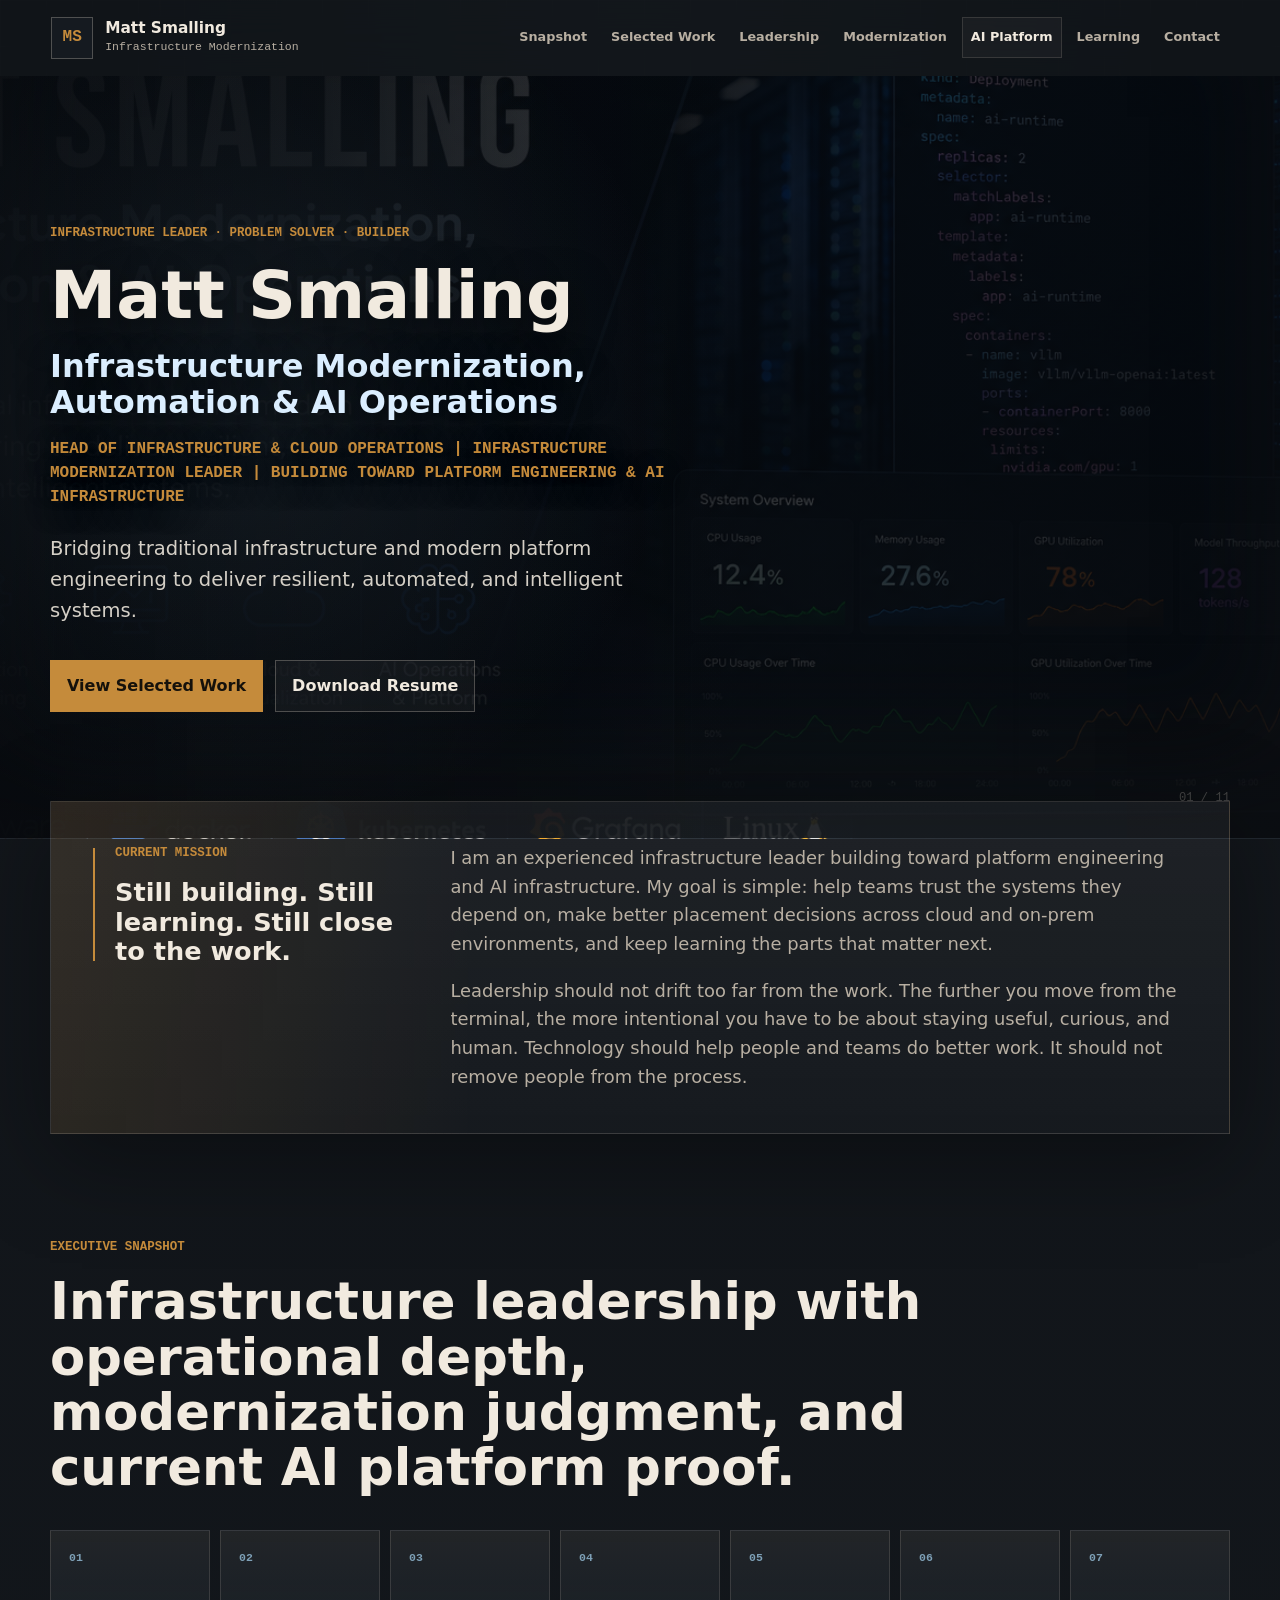
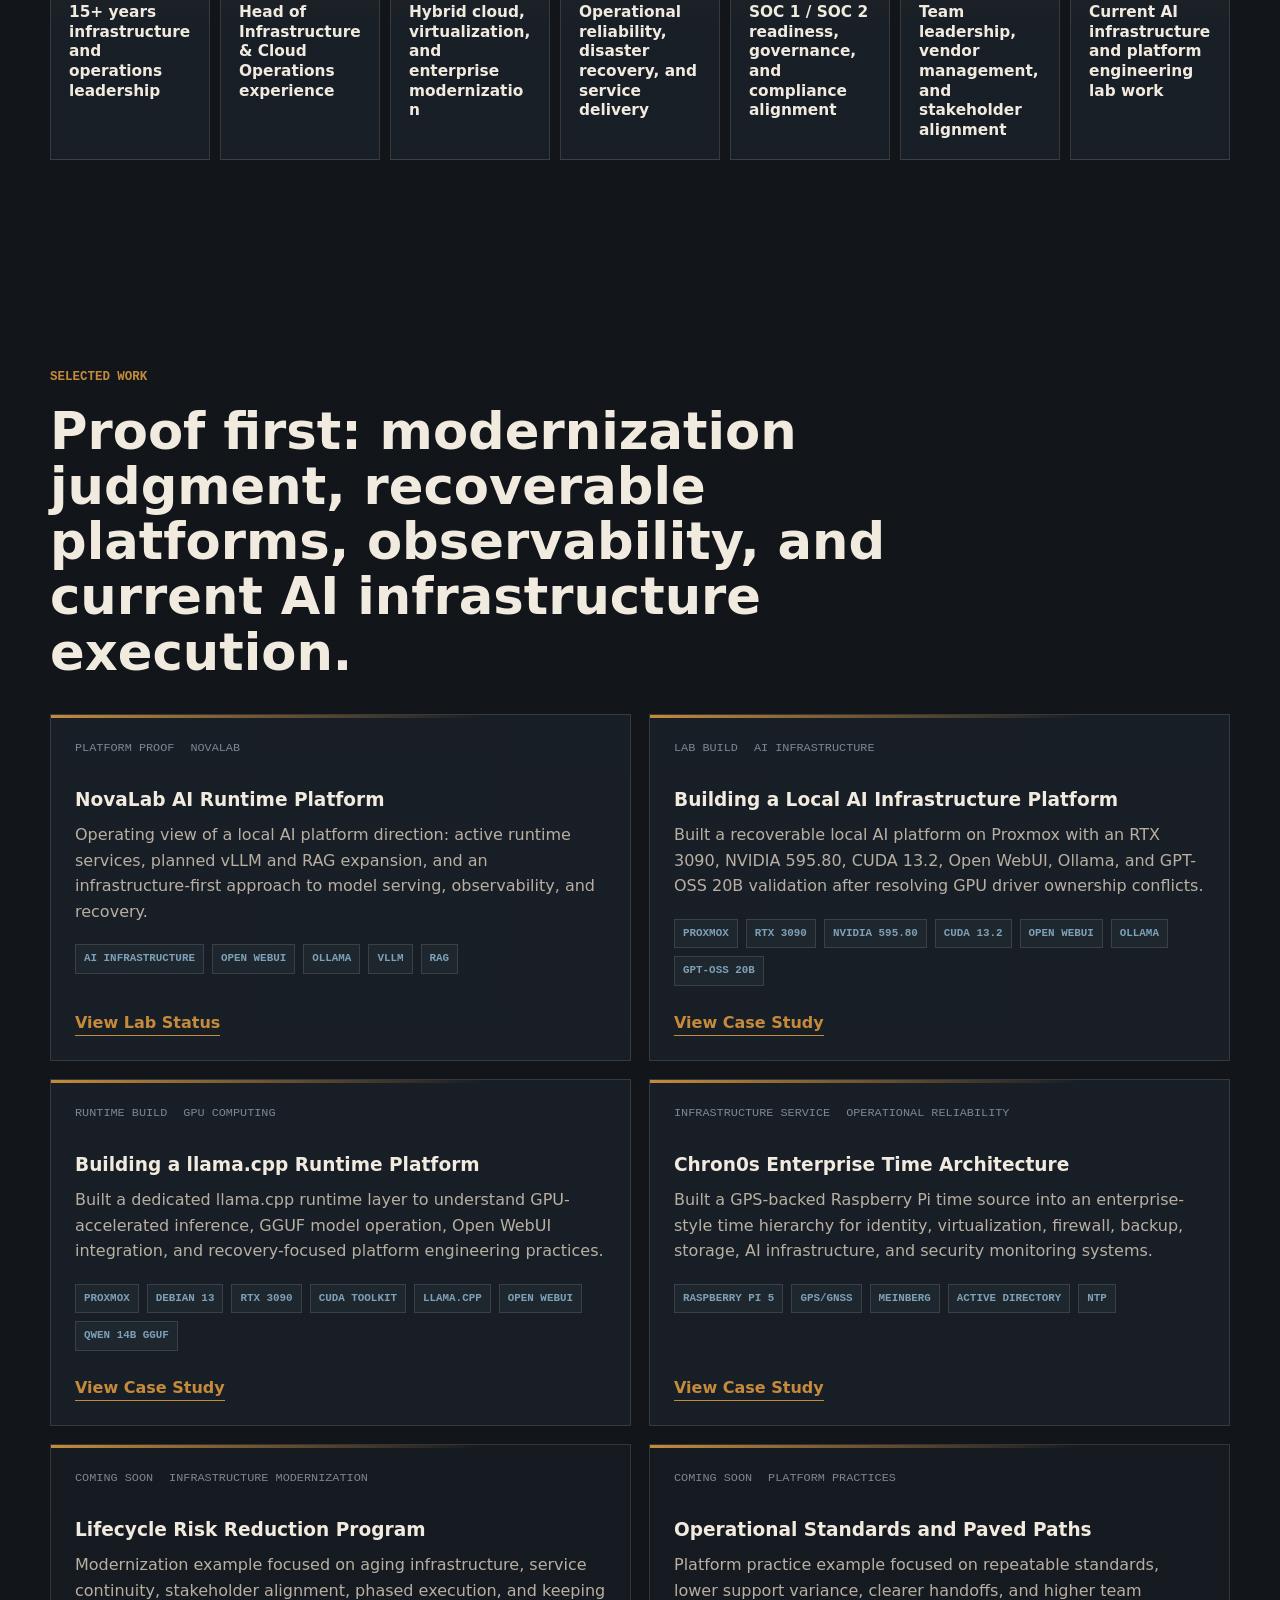
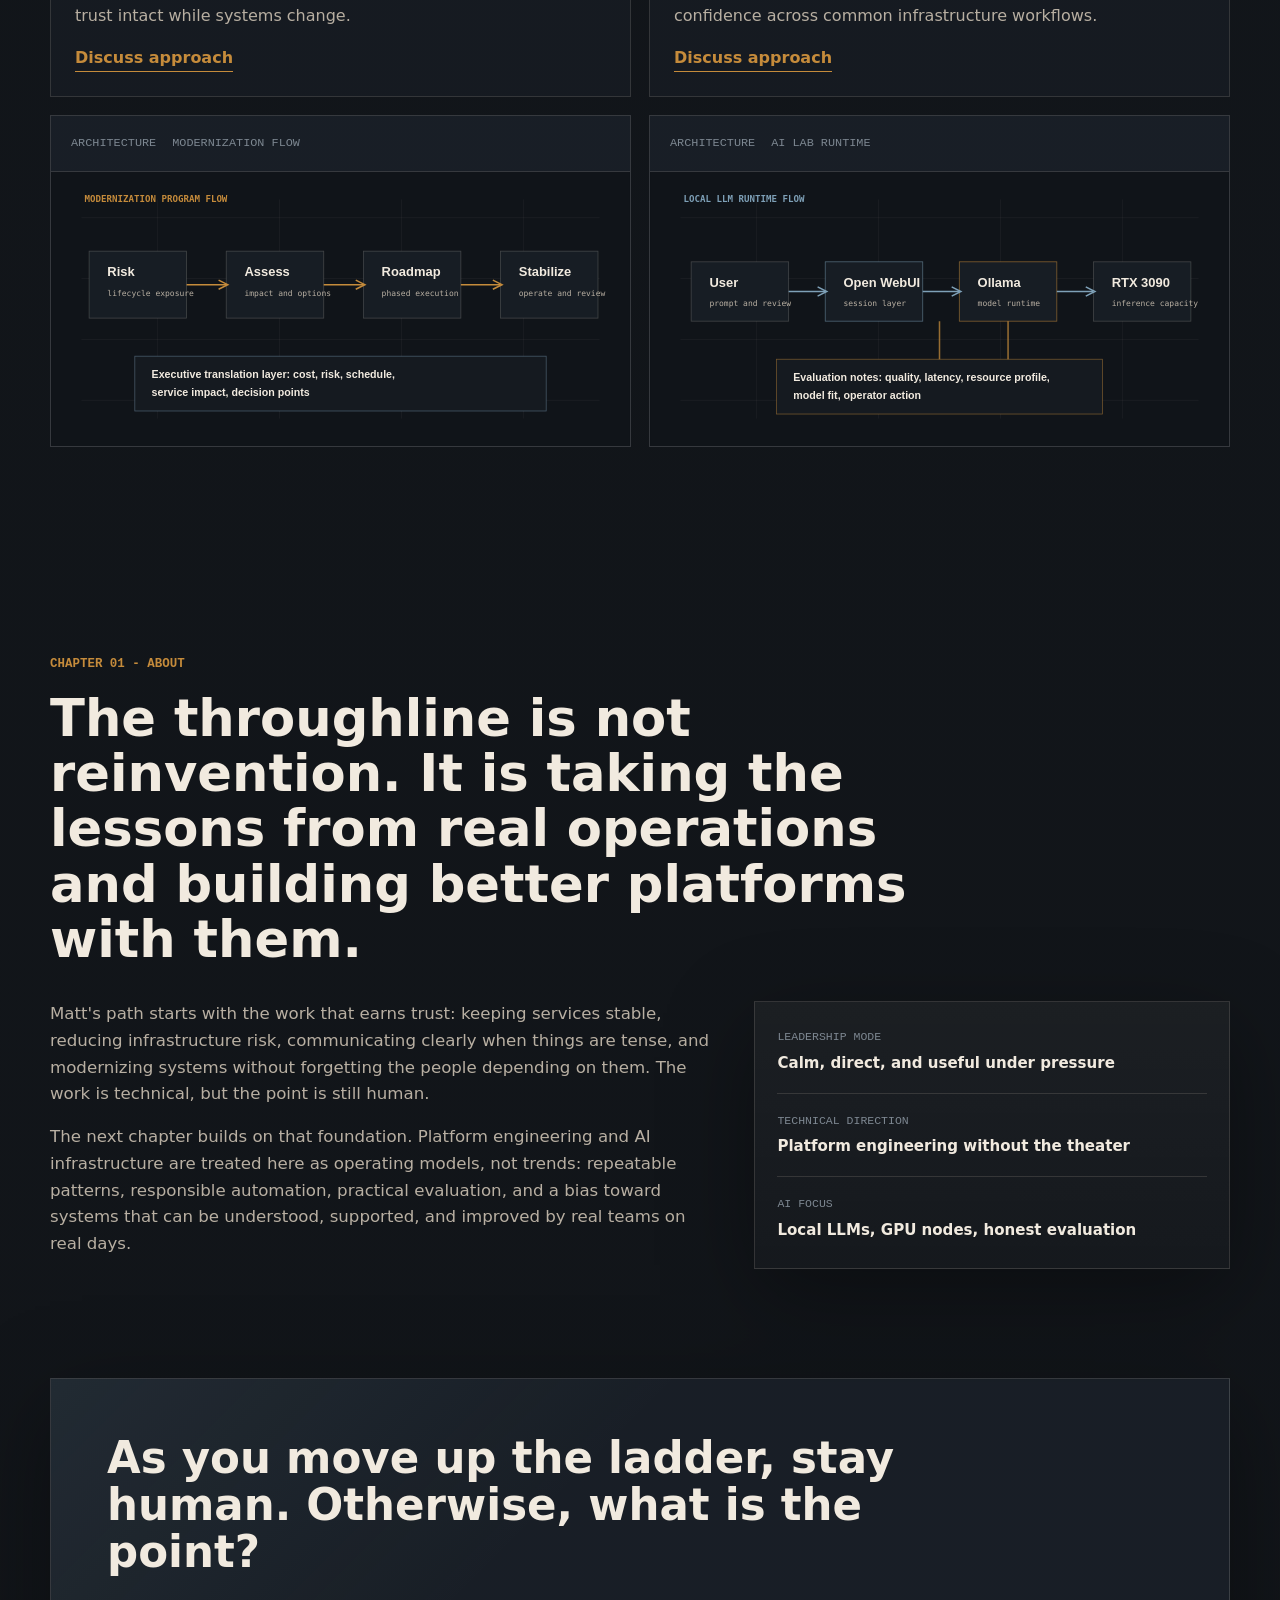
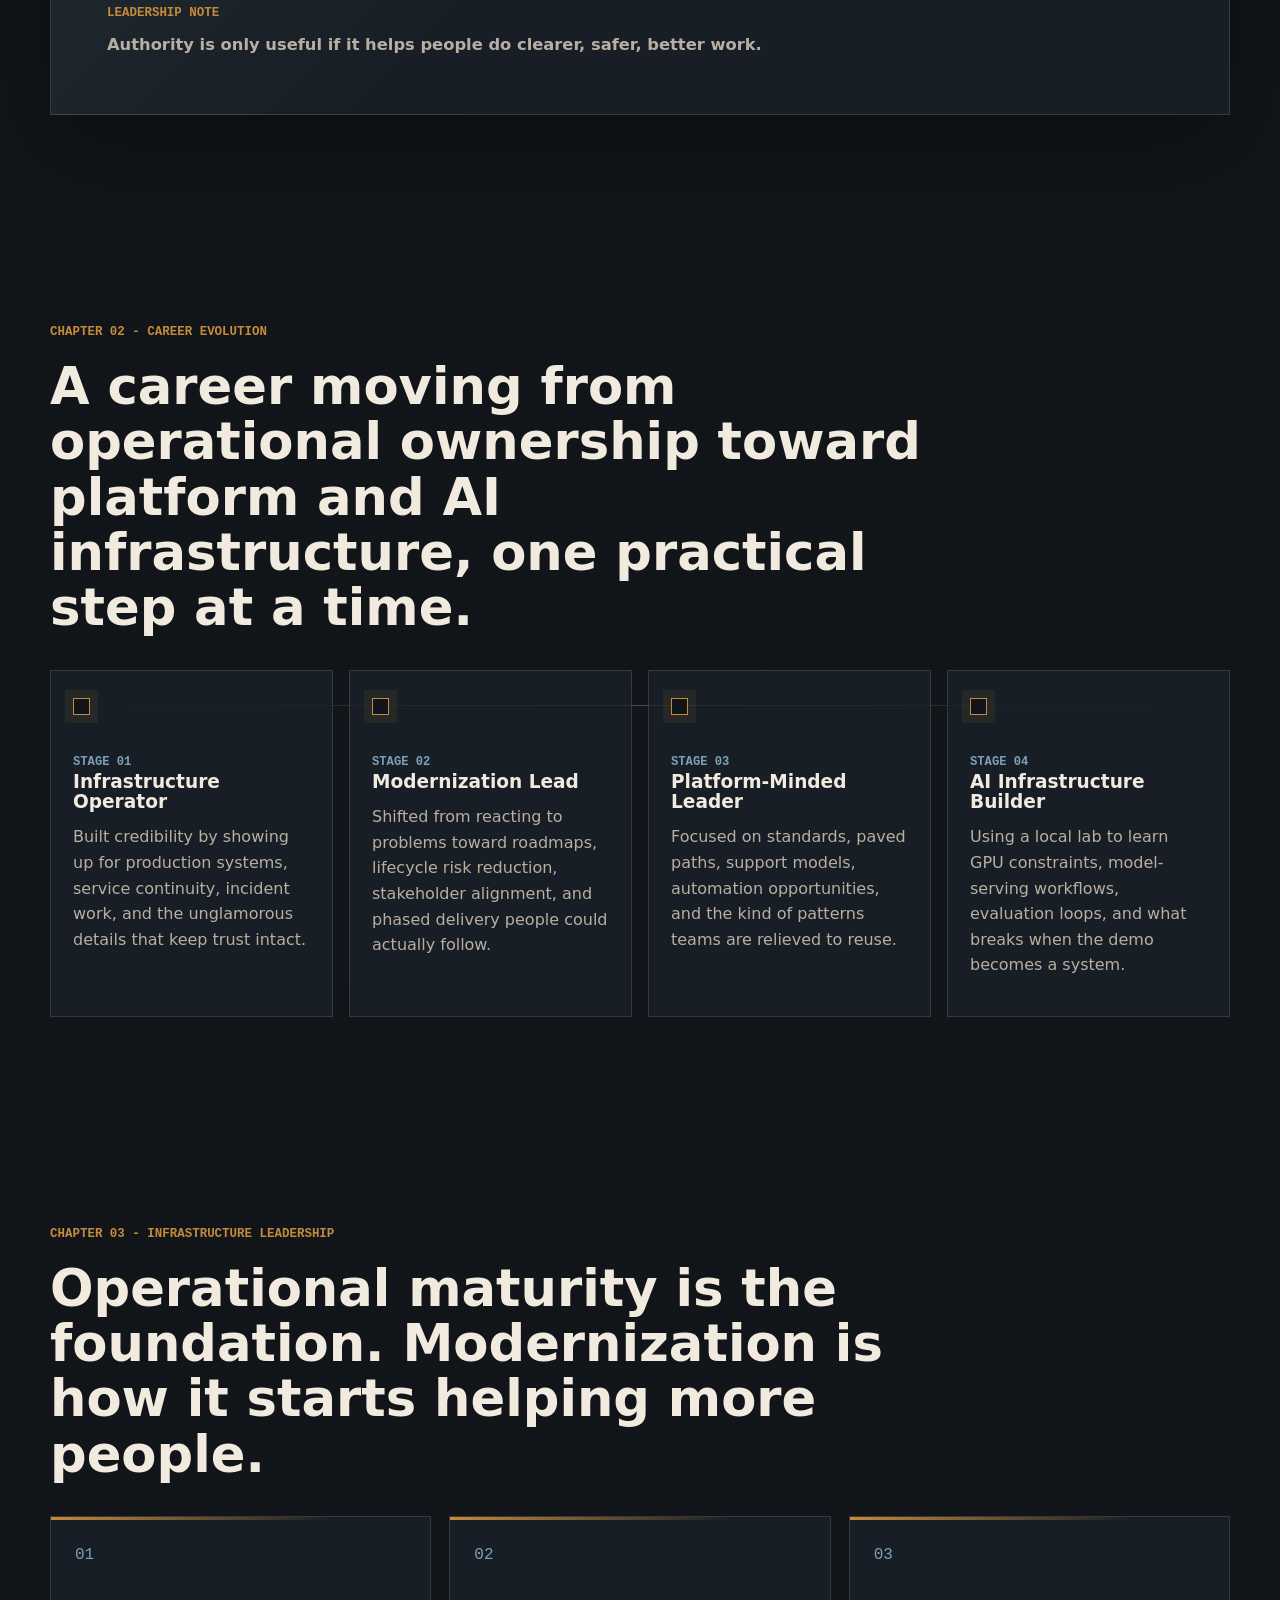
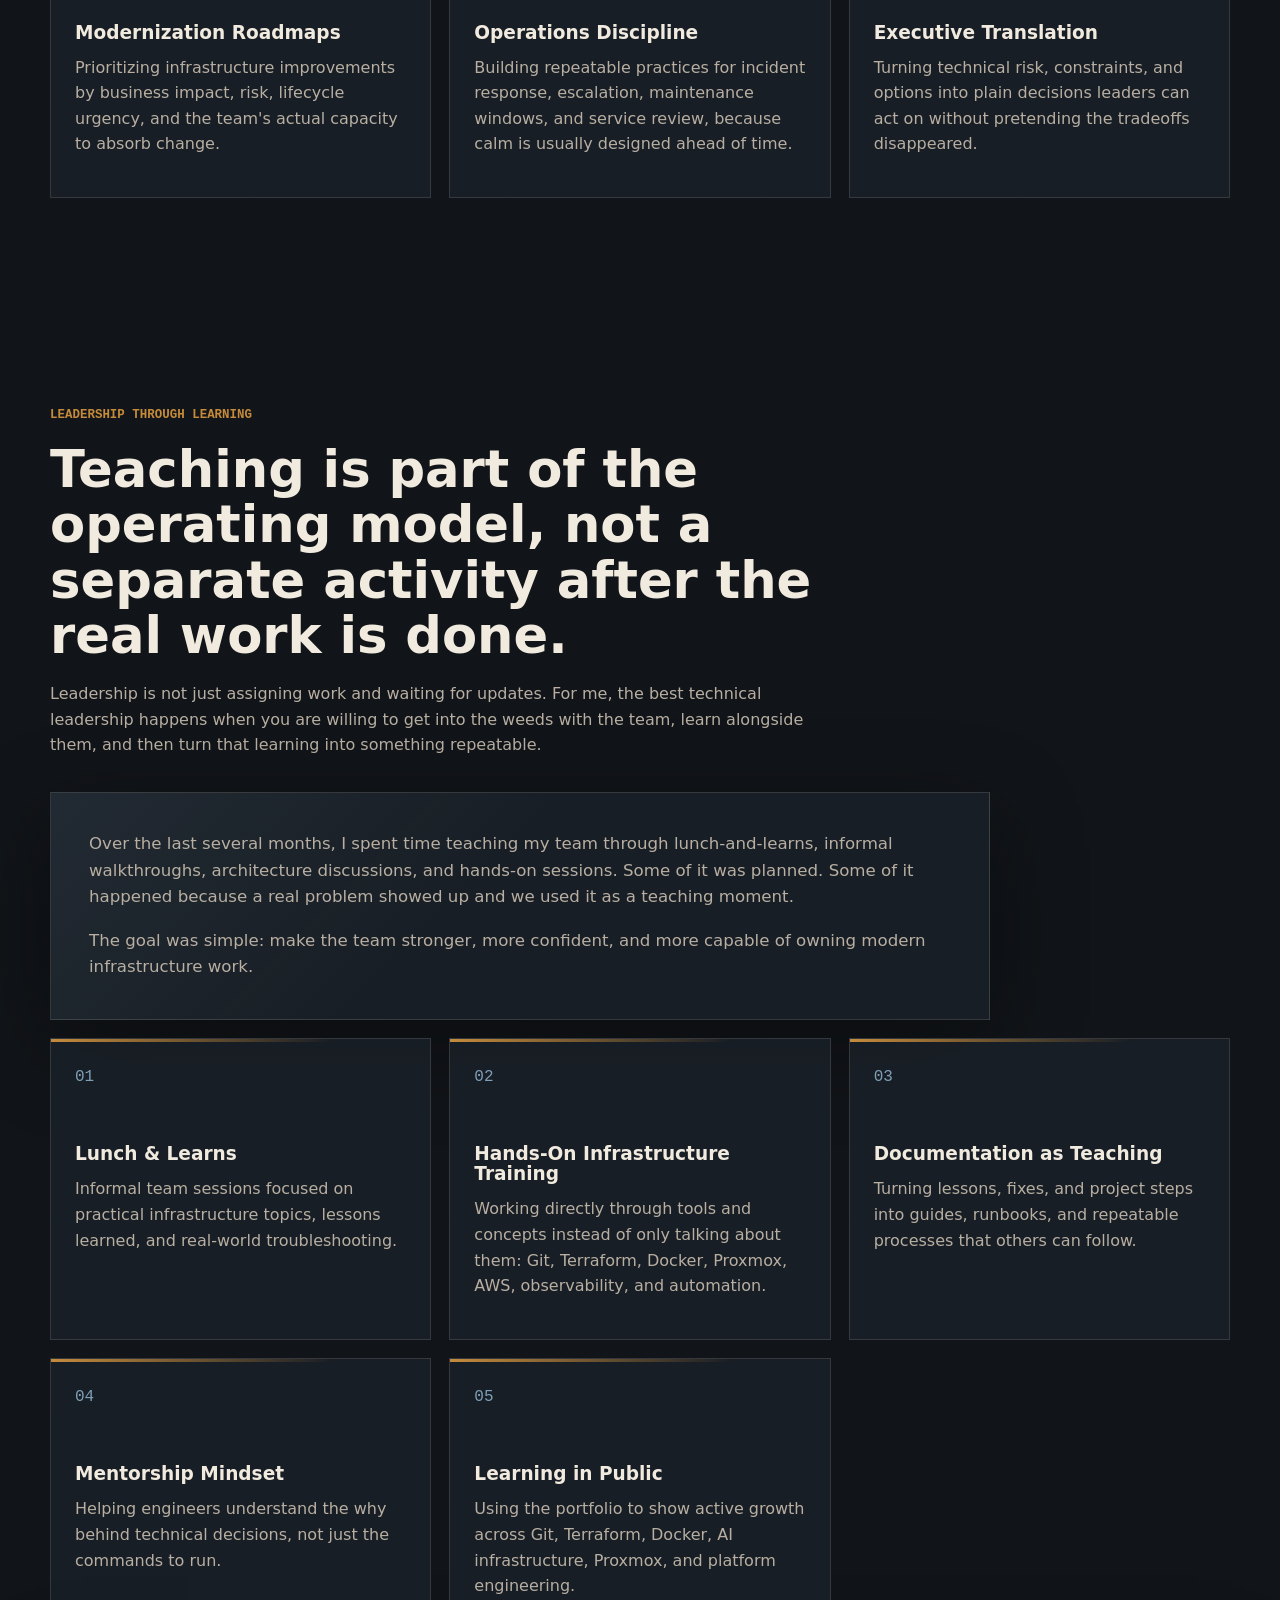
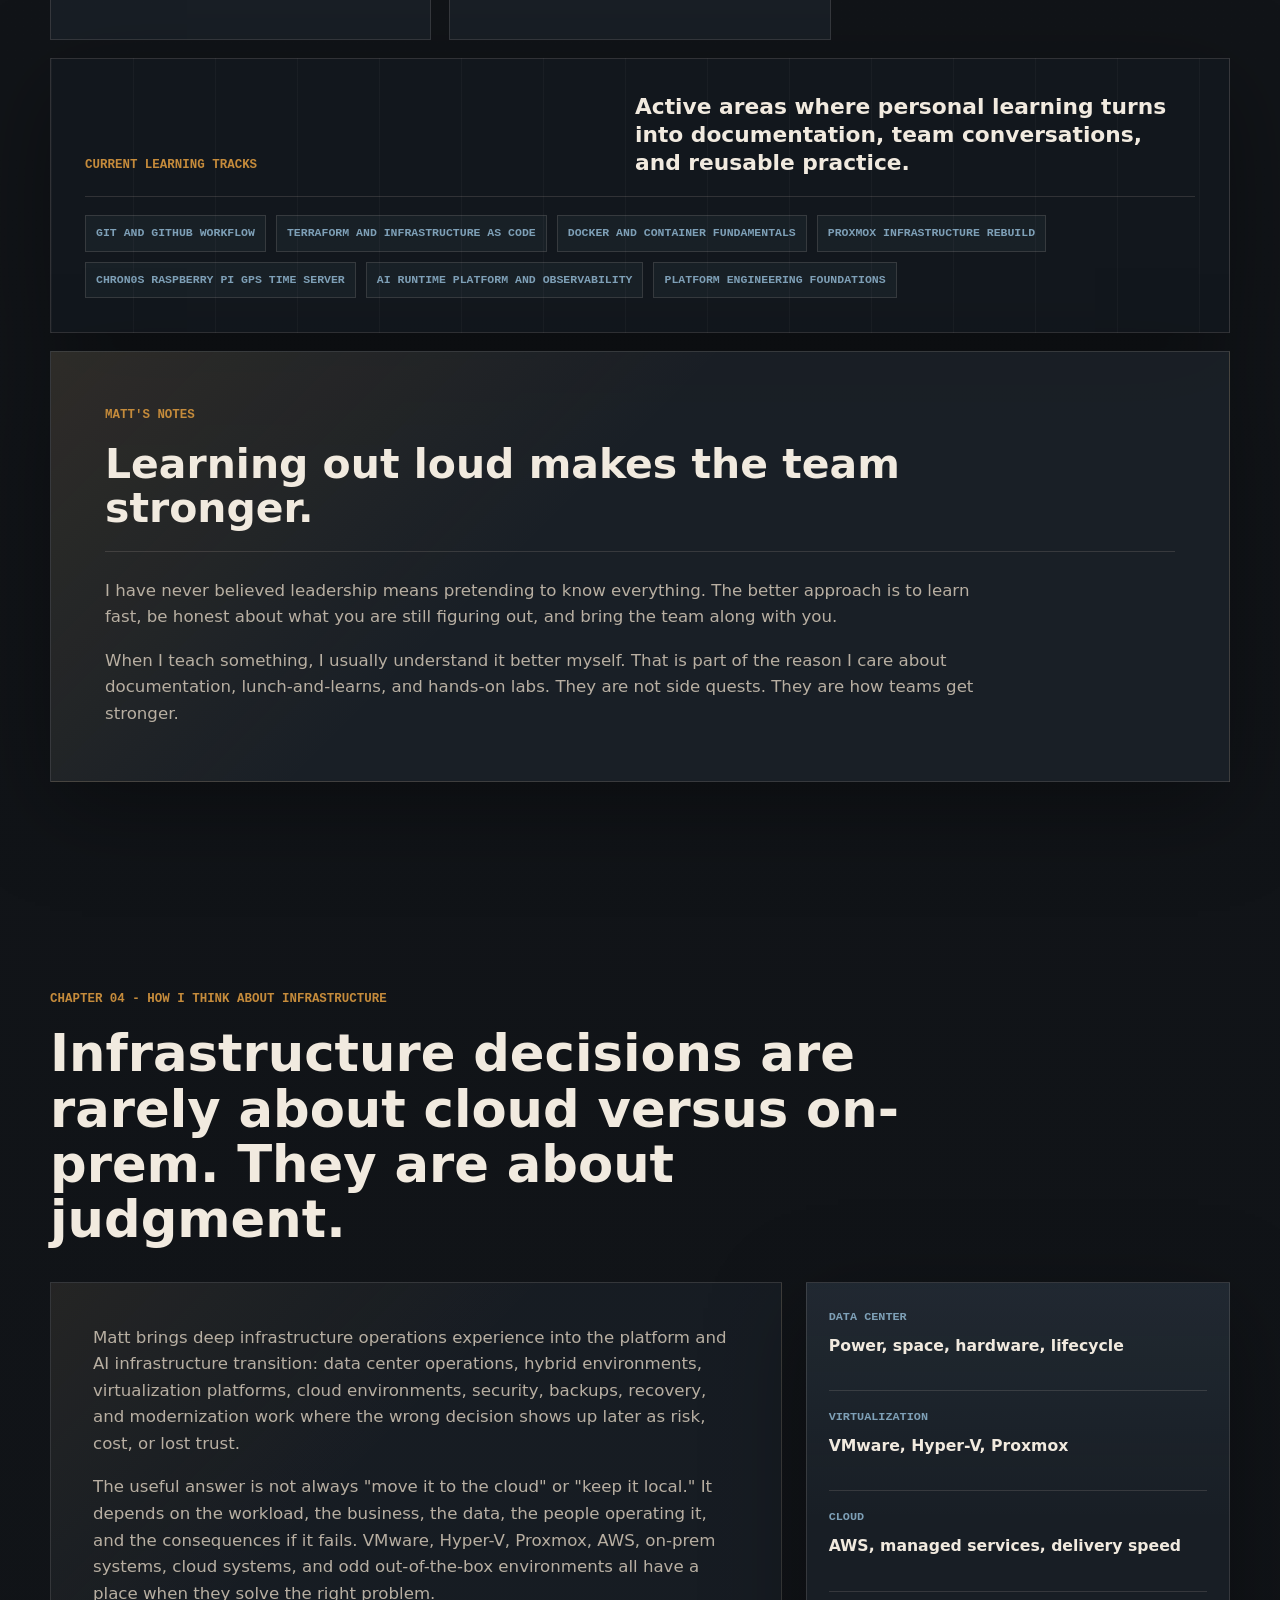
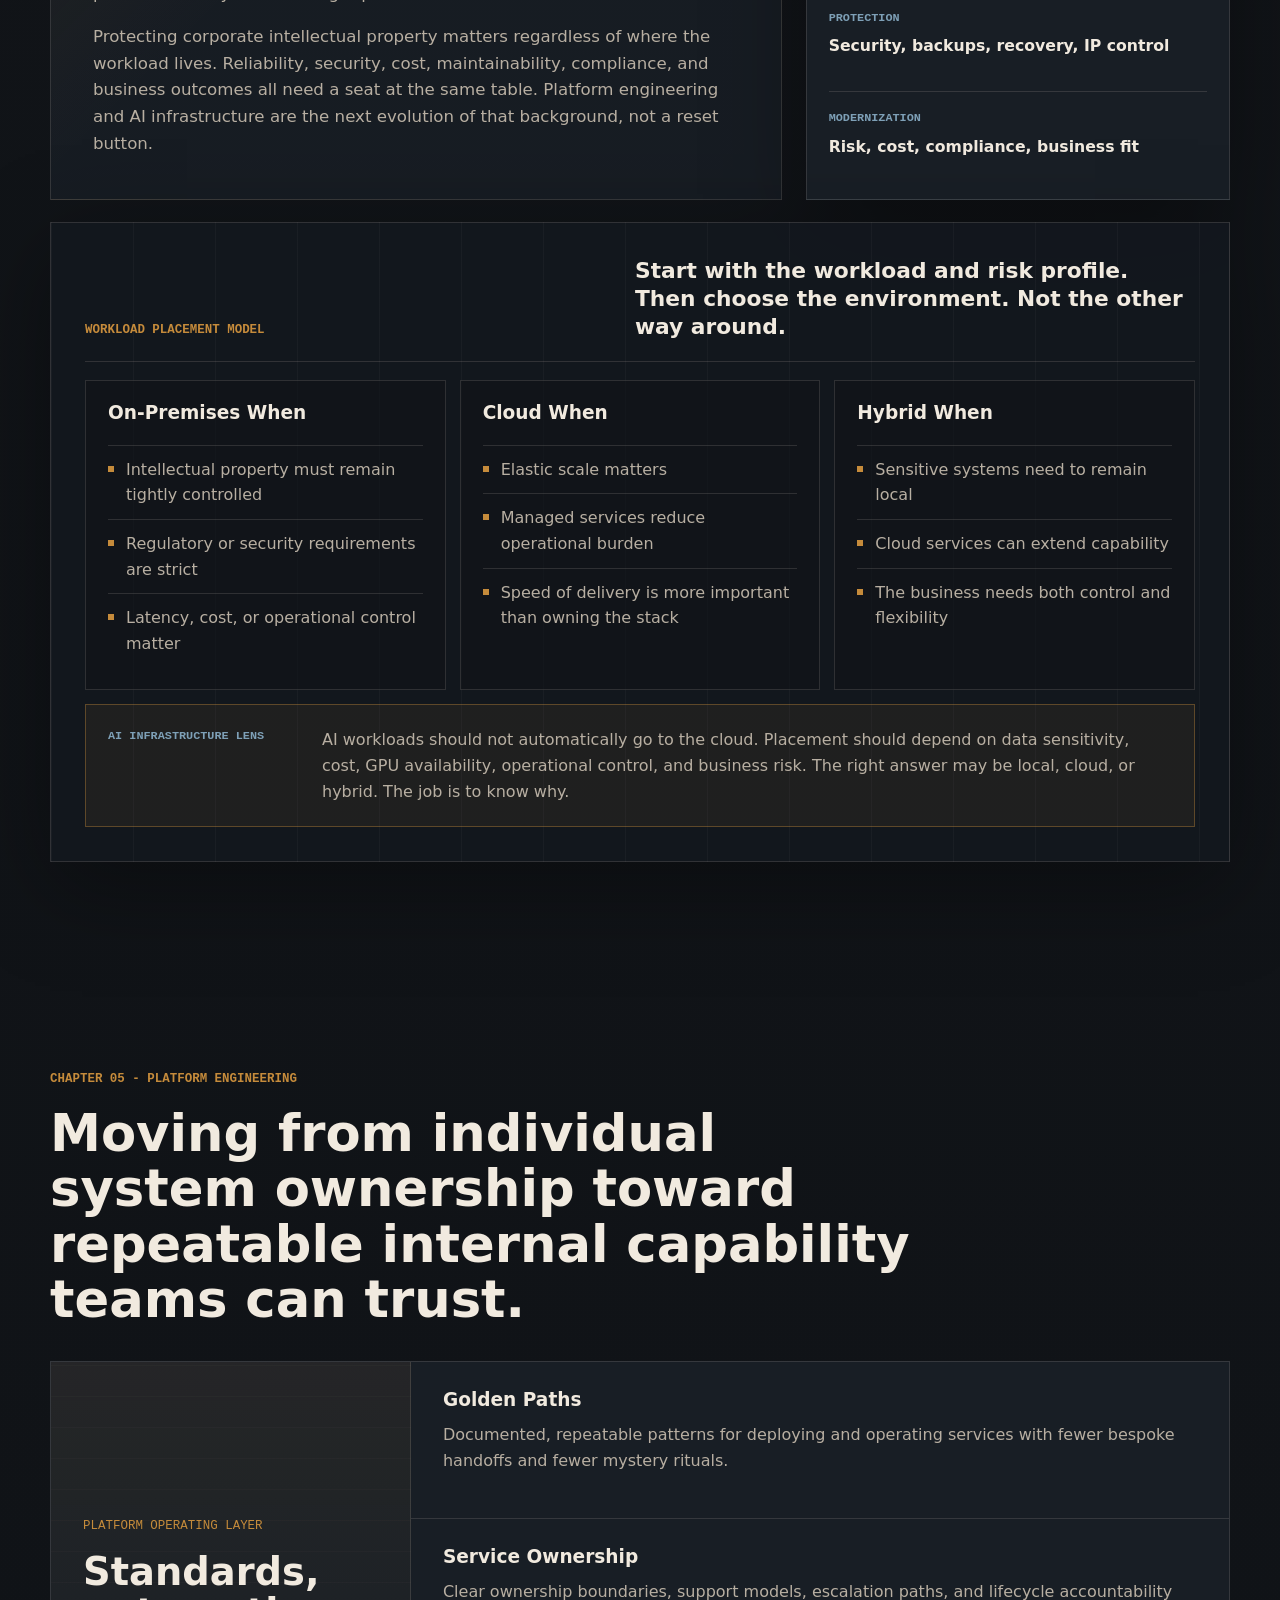
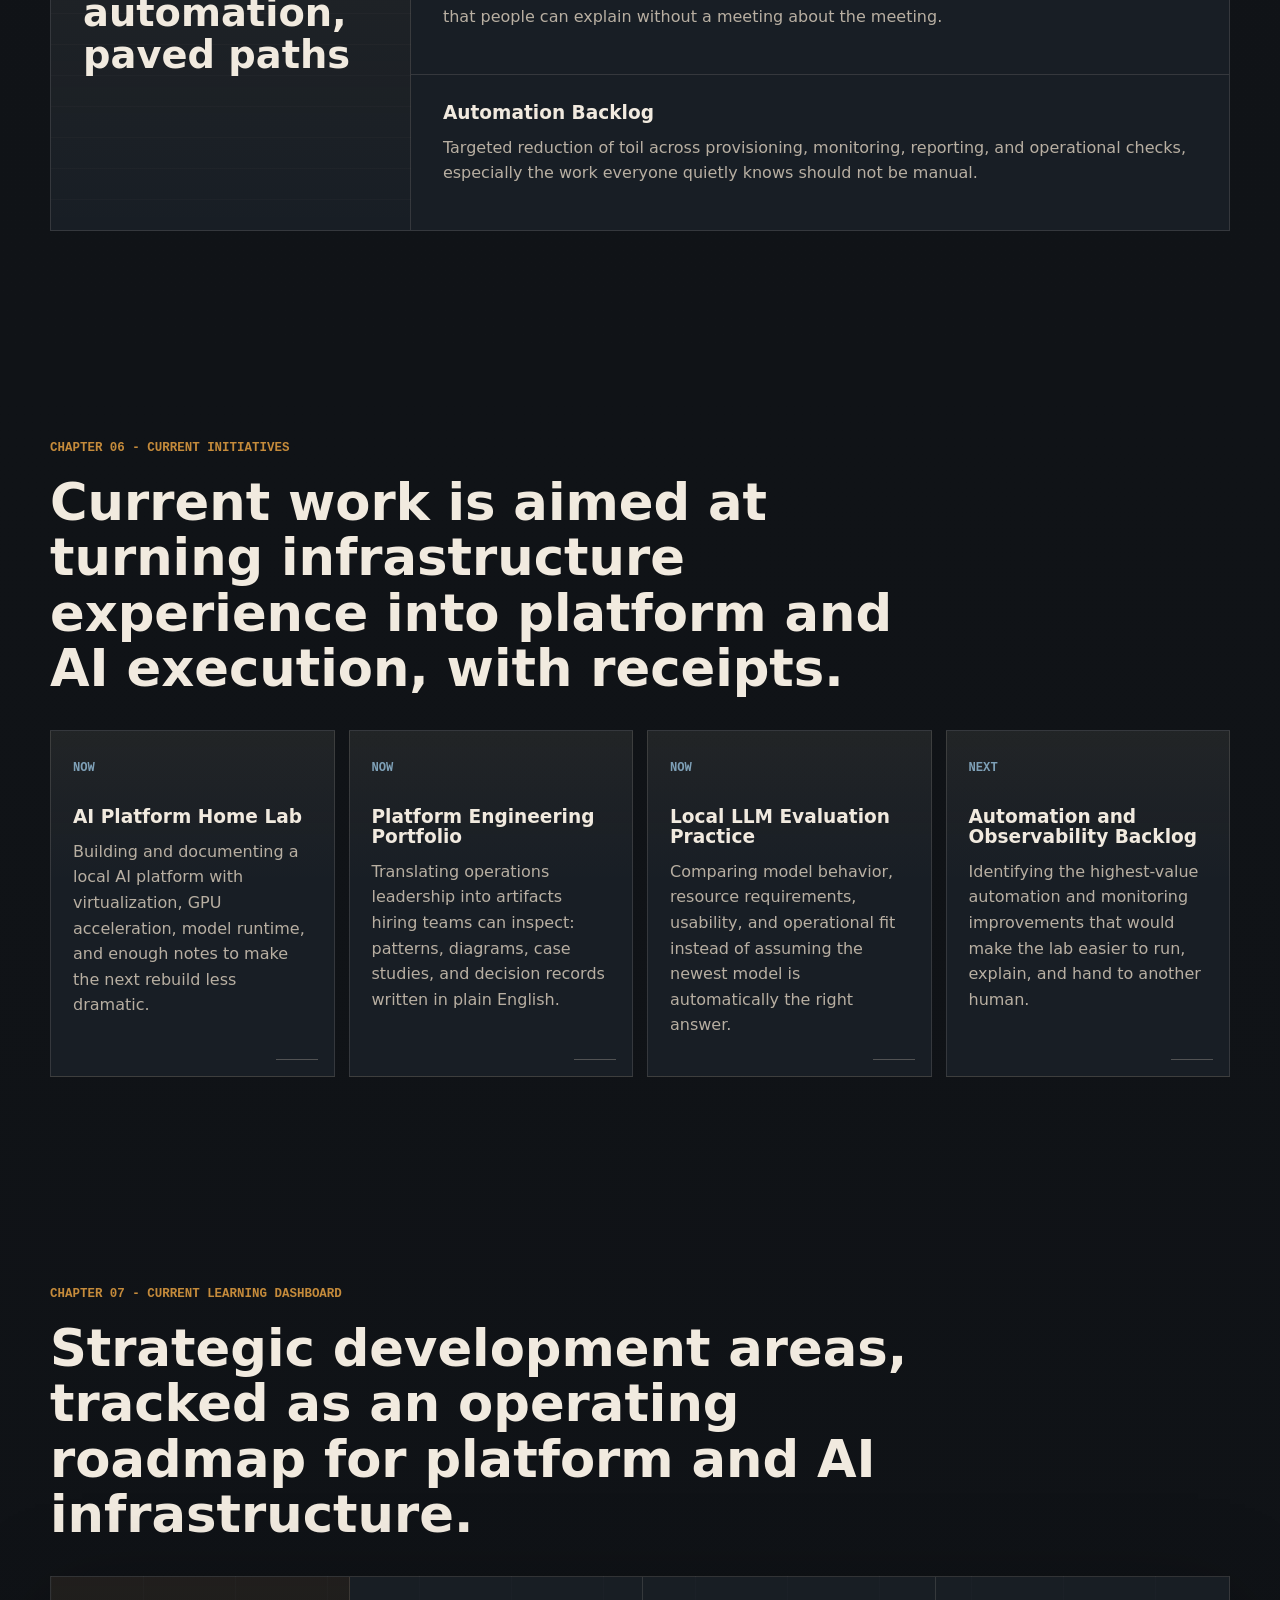
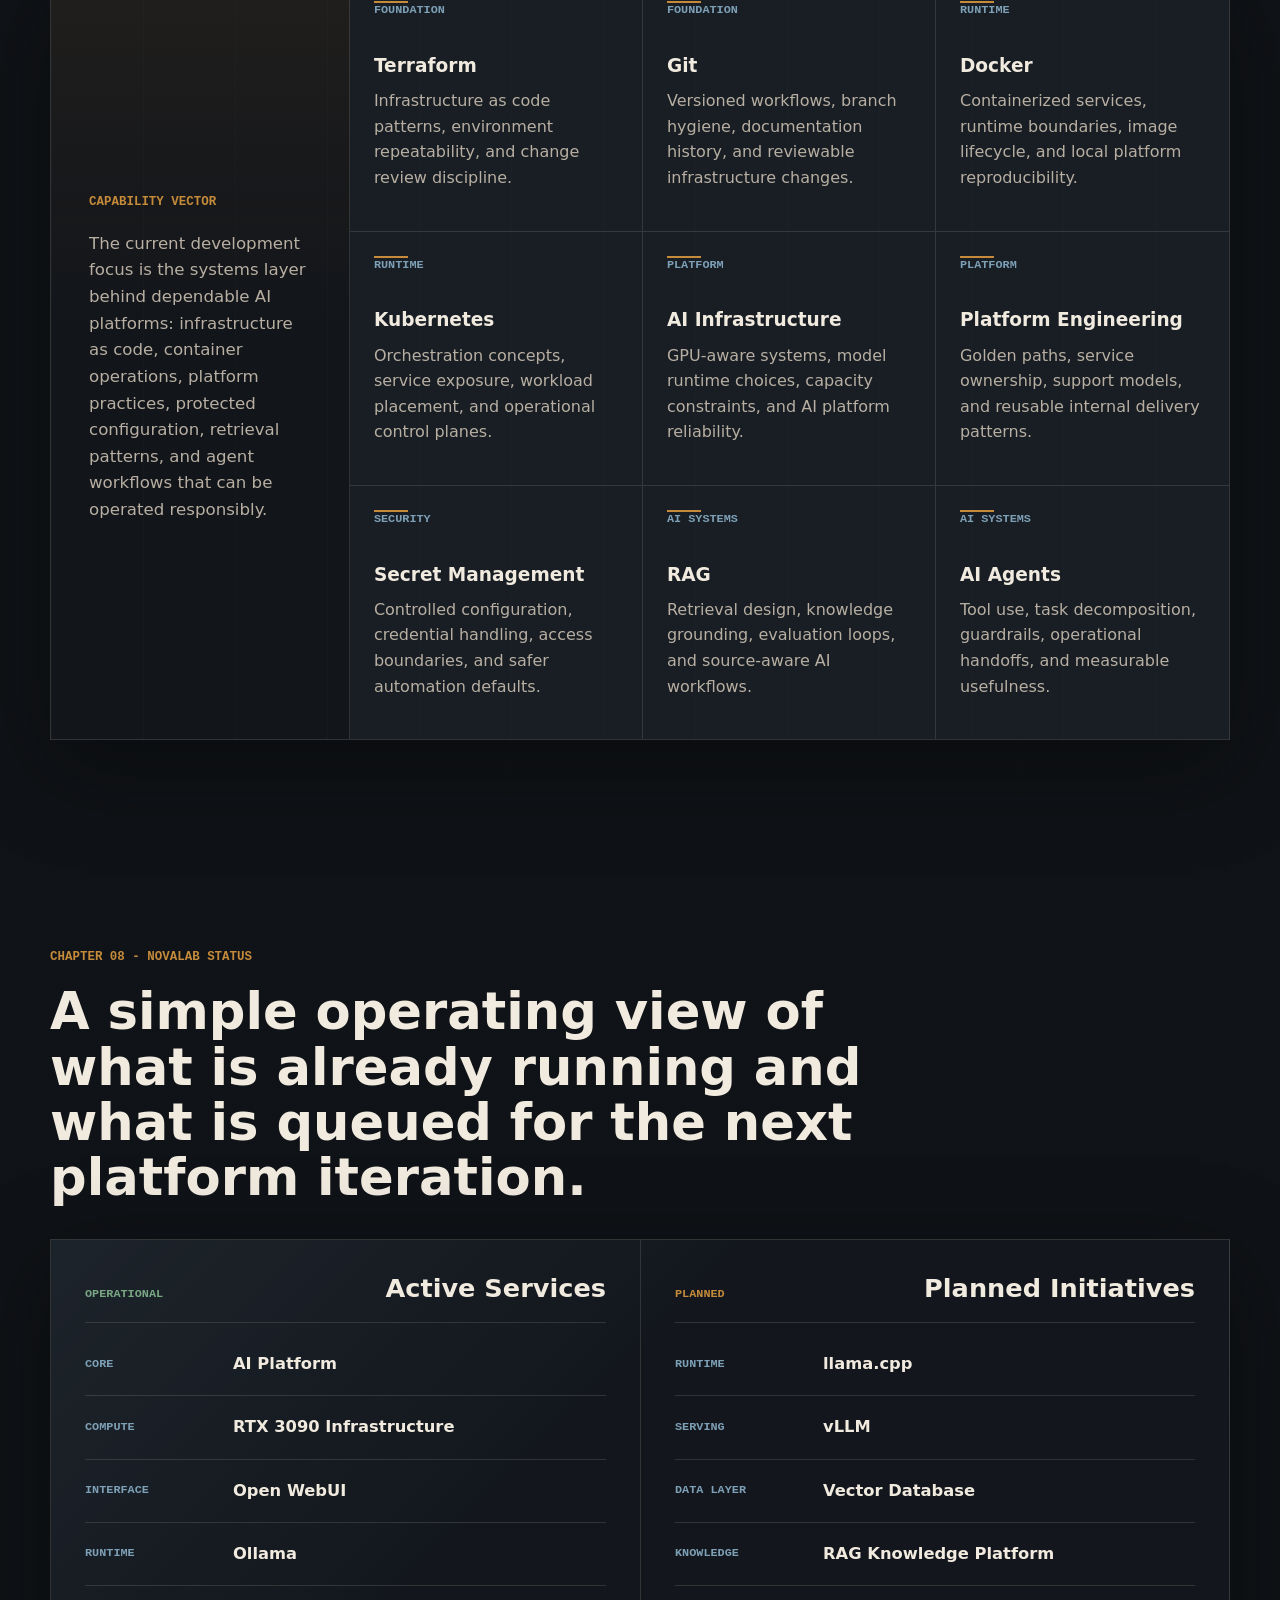
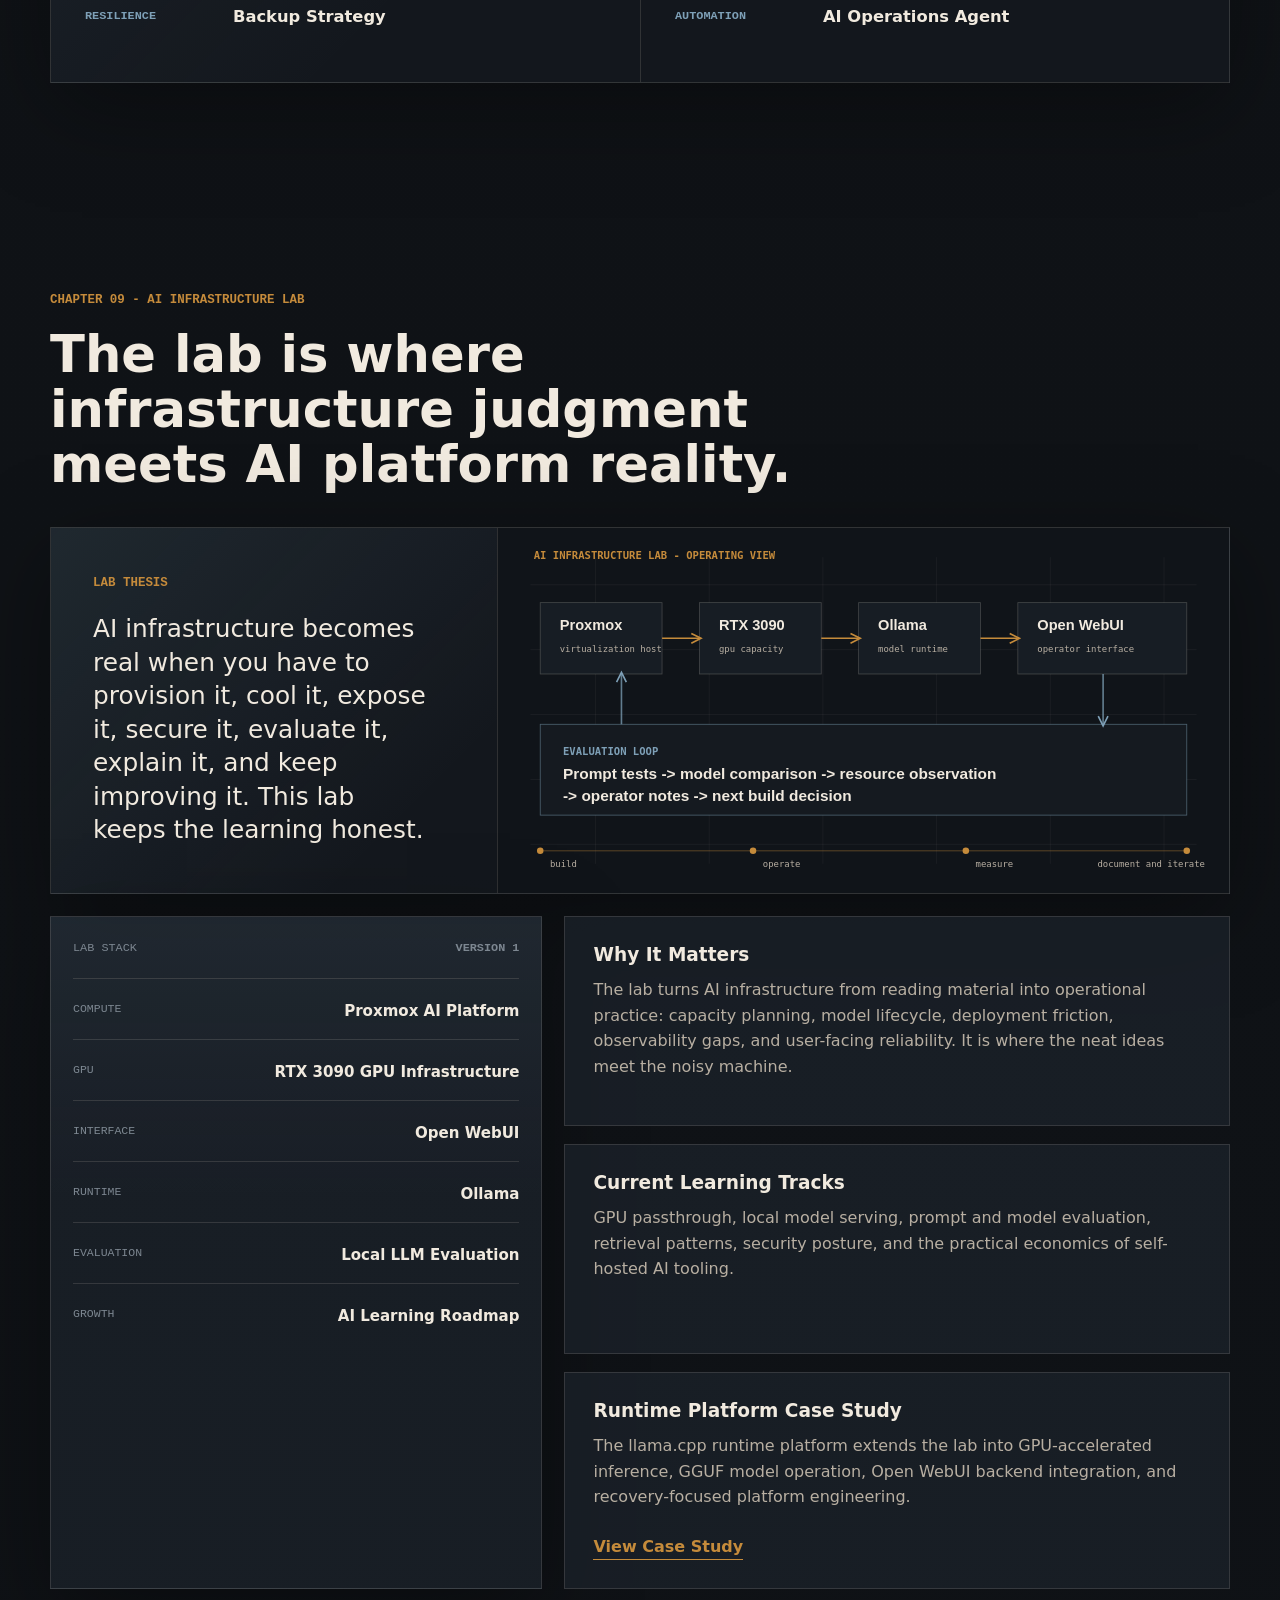
==== commit 71c1b5f3: "Portfolio v1.1 recruiter clarity improvements" ====
--- a/index.html
+++ b/index.html
@@ -27,17 +27,12 @@
       </button>
 
       <nav class="site-nav" data-nav>
-        <a href="#about">About</a>
-        <a href="#evolution">Evolution</a>
-        <a href="#leadership">Ops</a>
-        <a href="#mentorship">Mentorship</a>
-        <a href="#philosophy">Philosophy</a>
-        <a href="#platform">Platform</a>
-        <a href="#initiatives">Initiatives</a>
+        <a href="#snapshot">Snapshot</a>
+        <a href="#projects">Selected Work</a>
+        <a href="#leadership">Leadership</a>
+        <a href="#philosophy">Modernization</a>
+        <a href="#lab">AI Platform</a>
         <a href="#learning-dashboard">Learning</a>
-        <a href="#novalab-status">Status</a>
-        <a href="#lab">AI Lab</a>
-        <a href="#projects">Projects</a>
         <a href="#contact">Contact</a>
       </nav>
     </header>
@@ -48,12 +43,16 @@
           <p class="eyebrow">Infrastructure leader &middot; problem solver &middot; builder</p>
           <h1>Matt Smalling</h1>
           <p class="hero-subtitle">Infrastructure Modernization, Automation &amp; AI Operations</p>
+          <p class="role-positioning">
+            Head of Infrastructure &amp; Cloud Operations | Infrastructure Modernization Leader | Building toward
+            Platform Engineering &amp; AI Infrastructure
+          </p>
           <p class="hero-lede">
             Bridging traditional infrastructure and modern platform engineering to deliver resilient, automated, and
             intelligent systems.
           </p>
           <div class="hero-actions">
-            <a class="button primary" href="#projects">View Projects</a>
+            <a class="button primary" href="#projects">View Selected Work</a>
             <a class="button secondary" href="resume/Matthew_Smalling_Resume.pdf" download>Download Resume</a>
           </div>
         </div>
@@ -78,6 +77,174 @@
         </div>
       </section>
 
+      <section class="section executive-snapshot" id="snapshot">
+        <div class="section-heading reveal">
+          <p class="eyebrow">Executive Snapshot</p>
+          <h2>Infrastructure leadership with operational depth, modernization judgment, and current AI platform proof.</h2>
+        </div>
+        <div class="snapshot-grid">
+          <article class="snapshot-card reveal">
+            <span>01</span>
+            <p>15+ years infrastructure and operations leadership</p>
+          </article>
+          <article class="snapshot-card reveal">
+            <span>02</span>
+            <p>Head of Infrastructure &amp; Cloud Operations experience</p>
+          </article>
+          <article class="snapshot-card reveal">
+            <span>03</span>
+            <p>Hybrid cloud, virtualization, and enterprise modernization</p>
+          </article>
+          <article class="snapshot-card reveal">
+            <span>04</span>
+            <p>Operational reliability, disaster recovery, and service delivery</p>
+          </article>
+          <article class="snapshot-card reveal">
+            <span>05</span>
+            <p>SOC 1 / SOC 2 readiness, governance, and compliance alignment</p>
+          </article>
+          <article class="snapshot-card reveal">
+            <span>06</span>
+            <p>Team leadership, vendor management, and stakeholder alignment</p>
+          </article>
+          <article class="snapshot-card reveal">
+            <span>07</span>
+            <p>Current AI infrastructure and platform engineering lab work</p>
+          </article>
+        </div>
+      </section>
+
+      <section class="section projects" id="projects">
+        <div class="section-heading reveal">
+          <p class="eyebrow">Selected Work</p>
+          <h2>Proof first: modernization judgment, recoverable platforms, observability, and current AI infrastructure execution.</h2>
+        </div>
+        <div class="project-grid">
+          <article class="project-card reveal">
+            <div class="project-meta">
+              <span>Platform Proof</span>
+              <span>NovaLab</span>
+            </div>
+            <h3>NovaLab AI Runtime Platform</h3>
+            <p>
+              Operating view of a local AI platform direction: active runtime services, planned vLLM and RAG expansion,
+              and an infrastructure-first approach to model serving, observability, and recovery.
+            </p>
+            <ul class="project-tags" aria-label="Project stack">
+              <li>AI Infrastructure</li>
+              <li>Open WebUI</li>
+              <li>Ollama</li>
+              <li>vLLM</li>
+              <li>RAG</li>
+            </ul>
+            <a href="#novalab-status">View Lab Status</a>
+          </article>
+          <article class="project-card reveal">
+            <div class="project-meta">
+              <span>Lab Build</span>
+              <span>AI Infrastructure</span>
+            </div>
+            <h3>Building a Local AI Infrastructure Platform</h3>
+            <p>
+              Built a recoverable local AI platform on Proxmox with an RTX 3090, NVIDIA 595.80, CUDA 13.2, Open WebUI,
+              Ollama, and GPT-OSS 20B validation after resolving GPU driver ownership conflicts.
+            </p>
+            <ul class="project-tags" aria-label="Project stack">
+              <li>Proxmox</li>
+              <li>RTX 3090</li>
+              <li>NVIDIA 595.80</li>
+              <li>CUDA 13.2</li>
+              <li>Open WebUI</li>
+              <li>Ollama</li>
+              <li>GPT-OSS 20B</li>
+            </ul>
+            <a href="projects/building-local-ai-infrastructure-platform.html">View Case Study</a>
+          </article>
+          <article class="project-card reveal">
+            <div class="project-meta">
+              <span>Runtime Build</span>
+              <span>GPU Computing</span>
+            </div>
+            <h3>Building a llama.cpp Runtime Platform</h3>
+            <p>
+              Built a dedicated llama.cpp runtime layer to understand GPU-accelerated inference, GGUF model operation,
+              Open WebUI integration, and recovery-focused platform engineering practices.
+            </p>
+            <ul class="project-tags" aria-label="Project stack">
+              <li>Proxmox</li>
+              <li>Debian 13</li>
+              <li>RTX 3090</li>
+              <li>CUDA Toolkit</li>
+              <li>llama.cpp</li>
+              <li>Open WebUI</li>
+              <li>Qwen 14B GGUF</li>
+            </ul>
+            <a href="projects/building-llama-cpp-runtime-platform.html">View Case Study</a>
+          </article>
+          <article class="project-card reveal">
+            <div class="project-meta">
+              <span>Infrastructure Service</span>
+              <span>Operational Reliability</span>
+            </div>
+            <h3>Chron0s Enterprise Time Architecture</h3>
+            <p>
+              Built a GPS-backed Raspberry Pi time source into an enterprise-style time hierarchy for identity,
+              virtualization, firewall, backup, storage, AI infrastructure, and security monitoring systems.
+            </p>
+            <ul class="project-tags" aria-label="Project stack">
+              <li>Raspberry Pi 5</li>
+              <li>GPS/GNSS</li>
+              <li>Meinberg</li>
+              <li>Active Directory</li>
+              <li>NTP</li>
+            </ul>
+            <a href="projects/chronos-gps-time-server.html">View Case Study</a>
+          </article>
+        </div>
+        <div class="project-grid secondary-project-grid" aria-label="Additional in-progress work">
+          <article class="project-card reveal">
+            <div class="project-meta">
+              <span>Coming Soon</span>
+              <span>Infrastructure Modernization</span>
+            </div>
+            <h3>Lifecycle Risk Reduction Program</h3>
+            <p>
+              Modernization example focused on aging infrastructure, service continuity, stakeholder alignment,
+              phased execution, and keeping trust intact while systems change.
+            </p>
+            <a href="#contact">Discuss approach</a>
+          </article>
+          <article class="project-card reveal">
+            <div class="project-meta">
+              <span>Coming Soon</span>
+              <span>Platform Practices</span>
+            </div>
+            <h3>Operational Standards and Paved Paths</h3>
+            <p>
+              Platform practice example focused on repeatable standards, lower support variance, clearer handoffs,
+              and higher team confidence across common infrastructure workflows.
+            </p>
+            <a href="#contact">Discuss approach</a>
+          </article>
+        </div>
+        <div class="architecture-gallery">
+          <article class="architecture-card reveal">
+            <div class="project-meta">
+              <span>Architecture</span>
+              <span>Modernization Flow</span>
+            </div>
+            <img src="assets/modernization-flow.svg" alt="Modernization architecture flow diagram" />
+          </article>
+          <article class="architecture-card reveal">
+            <div class="project-meta">
+              <span>Architecture</span>
+              <span>AI Lab Runtime</span>
+            </div>
+            <img src="assets/ai-runtime-flow.svg" alt="AI runtime flow diagram" />
+          </article>
+        </div>
+      </section>
+
       <section class="section about" id="about">
         <div class="section-heading reveal">
           <p class="eyebrow">Chapter 01 - About</p>
@@ -569,101 +736,6 @@
             <span>04</span>
             <h3>Evaluation Layer</h3>
             <p>Repeatable tests for quality, latency, context handling, hardware utilization, and fit for real operational use, not just a nice screenshot.</p>
-          </article>
-        </div>
-      </section>
-
-      <section class="section projects" id="projects">
-        <div class="section-heading reveal">
-          <p class="eyebrow">Chapter 10 - Projects and Architectures</p>
-          <h2>Case studies should show how the system fits together, not just what was built.</h2>
-        </div>
-        <div class="project-grid">
-          <article class="project-card reveal">
-            <div class="project-meta">
-              <span>Case Study</span>
-              <span>Infrastructure Modernization</span>
-            </div>
-            <h3>Lifecycle Risk Reduction Program</h3>
-            <p>
-              Placeholder case study for a modernization initiative focused on aging infrastructure, service continuity,
-              stakeholder alignment, phased execution, and keeping trust intact while systems change.
-            </p>
-            <a href="#contact">Discuss approach</a>
-          </article>
-          <article class="project-card reveal">
-            <div class="project-meta">
-              <span>Case Study</span>
-              <span>Platform Practices</span>
-            </div>
-            <h3>Operational Standards and Paved Paths</h3>
-            <p>
-              Placeholder case study describing how repeatable standards can reduce support variance, make handoffs
-              less weird, and improve team confidence across common infrastructure workflows.
-            </p>
-            <a href="#contact">Discuss approach</a>
-          </article>
-          <article class="project-card reveal">
-            <div class="project-meta">
-              <span>Lab Build</span>
-              <span>AI Infrastructure</span>
-            </div>
-            <h3>Building a Local AI Infrastructure Platform</h3>
-            <p>
-              Built a recoverable local AI platform on Proxmox with an RTX 3090, NVIDIA 595.80, CUDA 13.2, Open WebUI,
-              Ollama, and GPT-OSS 20B validation after resolving GPU driver ownership conflicts.
-            </p>
-            <ul class="project-tags" aria-label="Project stack">
-              <li>Proxmox</li>
-              <li>RTX 3090</li>
-              <li>NVIDIA 595.80</li>
-              <li>CUDA 13.2</li>
-              <li>Open WebUI</li>
-              <li>Ollama</li>
-              <li>GPT-OSS 20B</li>
-            </ul>
-            <a href="projects/building-local-ai-infrastructure-platform.html">View Case Study</a>
-          </article>
-          <article class="project-card reveal">
-            <div class="project-meta">
-              <span>Lab Build</span>
-              <span>AI Infrastructure</span>
-              <span>Platform Engineering</span>
-              <span>Local AI Runtime Platforms</span>
-              <span>GPU Computing</span>
-            </div>
-            <h3>Building a llama.cpp Runtime Platform</h3>
-            <p>
-              After building a local AI platform using Open WebUI and Ollama, I wanted to understand what was happening
-              underneath the runtime layer. This project explores GPU-accelerated inference using llama.cpp, Qwen 14B
-              GGUF, Open WebUI integration, and recovery-focused platform engineering practices.
-            </p>
-            <ul class="project-tags" aria-label="Project stack">
-              <li>Proxmox</li>
-              <li>Debian 13</li>
-              <li>RTX 3090</li>
-              <li>CUDA Toolkit</li>
-              <li>llama.cpp</li>
-              <li>Open WebUI</li>
-              <li>Qwen 14B GGUF</li>
-            </ul>
-            <a href="projects/building-llama-cpp-runtime-platform.html">View Case Study</a>
-          </article>
-        </div>
-        <div class="architecture-gallery">
-          <article class="architecture-card reveal">
-            <div class="project-meta">
-              <span>Architecture</span>
-              <span>Modernization Flow</span>
-            </div>
-            <img src="assets/modernization-flow.svg" alt="Modernization architecture flow diagram" />
-          </article>
-          <article class="architecture-card reveal">
-            <div class="project-meta">
-              <span>Architecture</span>
-              <span>AI Lab Runtime</span>
-            </div>
-            <img src="assets/ai-runtime-flow.svg" alt="AI runtime flow diagram" />
           </article>
         </div>
       </section>
--- a/src/styles.css
+++ b/src/styles.css
@@ -295,12 +295,24 @@
 
 .hero-subtitle {
   max-width: 620px;
-  margin-bottom: 26px;
+  margin-bottom: 16px;
   color: #dbeeff;
   font-size: clamp(1.35rem, 2.5vw, 2.35rem);
   font-weight: 800;
   line-height: 1.14;
   text-shadow: 0 10px 34px rgba(0, 0, 0, 0.7);
+}
+
+.role-positioning {
+  max-width: 720px;
+  margin-bottom: 24px;
+  color: var(--amber);
+  font-family: var(--font-mono);
+  font-size: clamp(0.86rem, 1.25vw, 1rem);
+  font-weight: 700;
+  line-height: 1.5;
+  text-transform: uppercase;
+  text-shadow: 0 8px 26px rgba(0, 0, 0, 0.62);
 }
 
 .hero-actions,
@@ -792,6 +804,46 @@
 .project-grid {
   grid-template-columns: repeat(2, minmax(0, 1fr));
   align-items: stretch;
+}
+
+.snapshot-grid {
+  display: grid;
+  grid-template-columns: repeat(7, minmax(0, 1fr));
+  gap: 10px;
+}
+
+.snapshot-card {
+  min-height: 190px;
+  border: 1px solid var(--line);
+  padding: 18px;
+  background:
+    linear-gradient(180deg, rgba(197, 139, 59, 0.055), transparent 44%),
+    rgba(29, 35, 43, 0.72);
+}
+
+.snapshot-card span {
+  display: block;
+  color: var(--steel);
+  font-family: var(--font-mono);
+  font-size: 0.72rem;
+  font-weight: 700;
+}
+
+.snapshot-card p {
+  margin: 36px 0 0;
+  color: var(--text);
+  font-size: 0.96rem;
+  font-weight: 700;
+  line-height: 1.28;
+}
+
+.secondary-project-grid {
+  margin-top: 18px;
+}
+
+.secondary-project-grid .project-card {
+  min-height: 220px;
+  background: rgba(29, 35, 43, 0.48);
 }
 
 .career-track {
@@ -2162,6 +2214,7 @@
   }
 
   .capability-grid,
+  .snapshot-grid,
   .case-summary-grid,
   .case-detail-grid,
   .case-value-grid,
@@ -2181,6 +2234,7 @@
   }
 
   .case-timeline,
+  .snapshot-grid,
   .case-investigation,
   .case-outcome-dashboard,
   .case-lesson-grid,
@@ -2368,6 +2422,7 @@
   .panel-metrics,
   .case-spec-panel li,
   .case-timeline,
+  .snapshot-grid,
   .case-investigation,
   .case-outcome-dashboard,
   .case-lesson-grid,
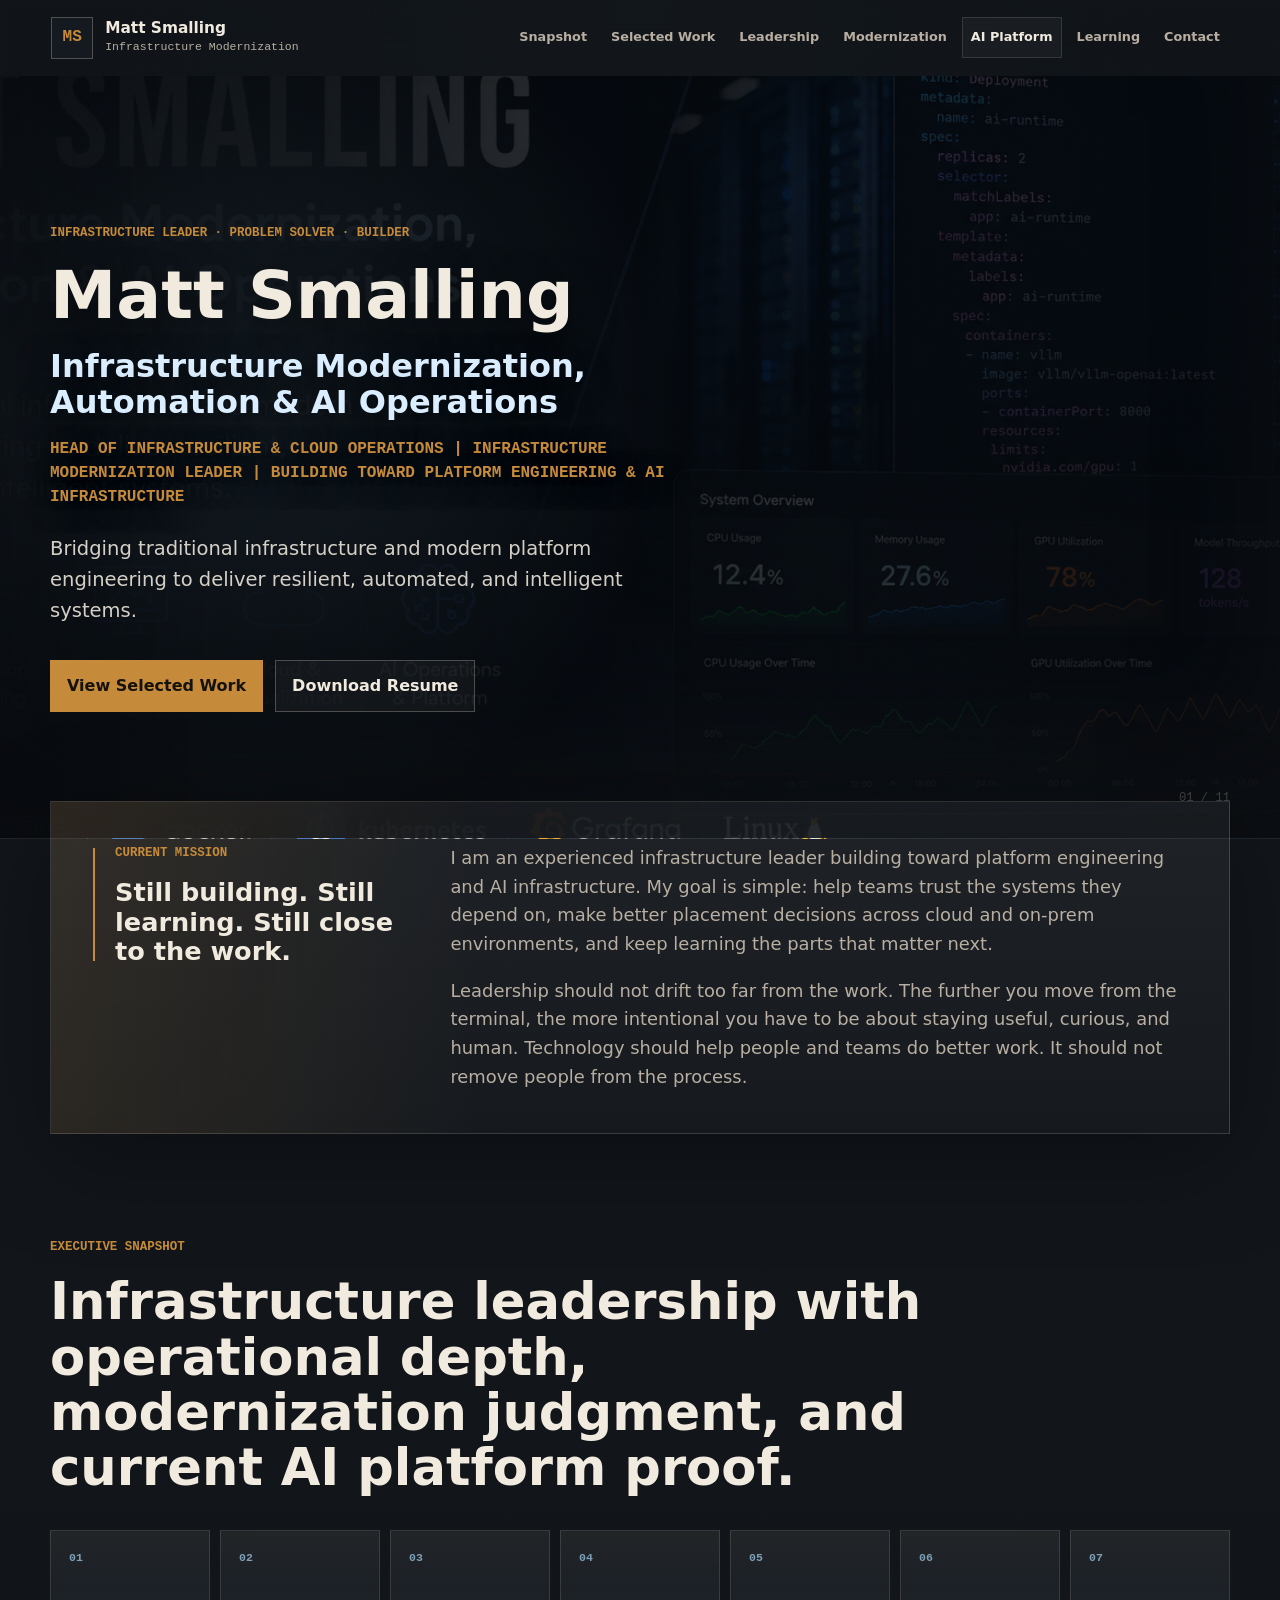
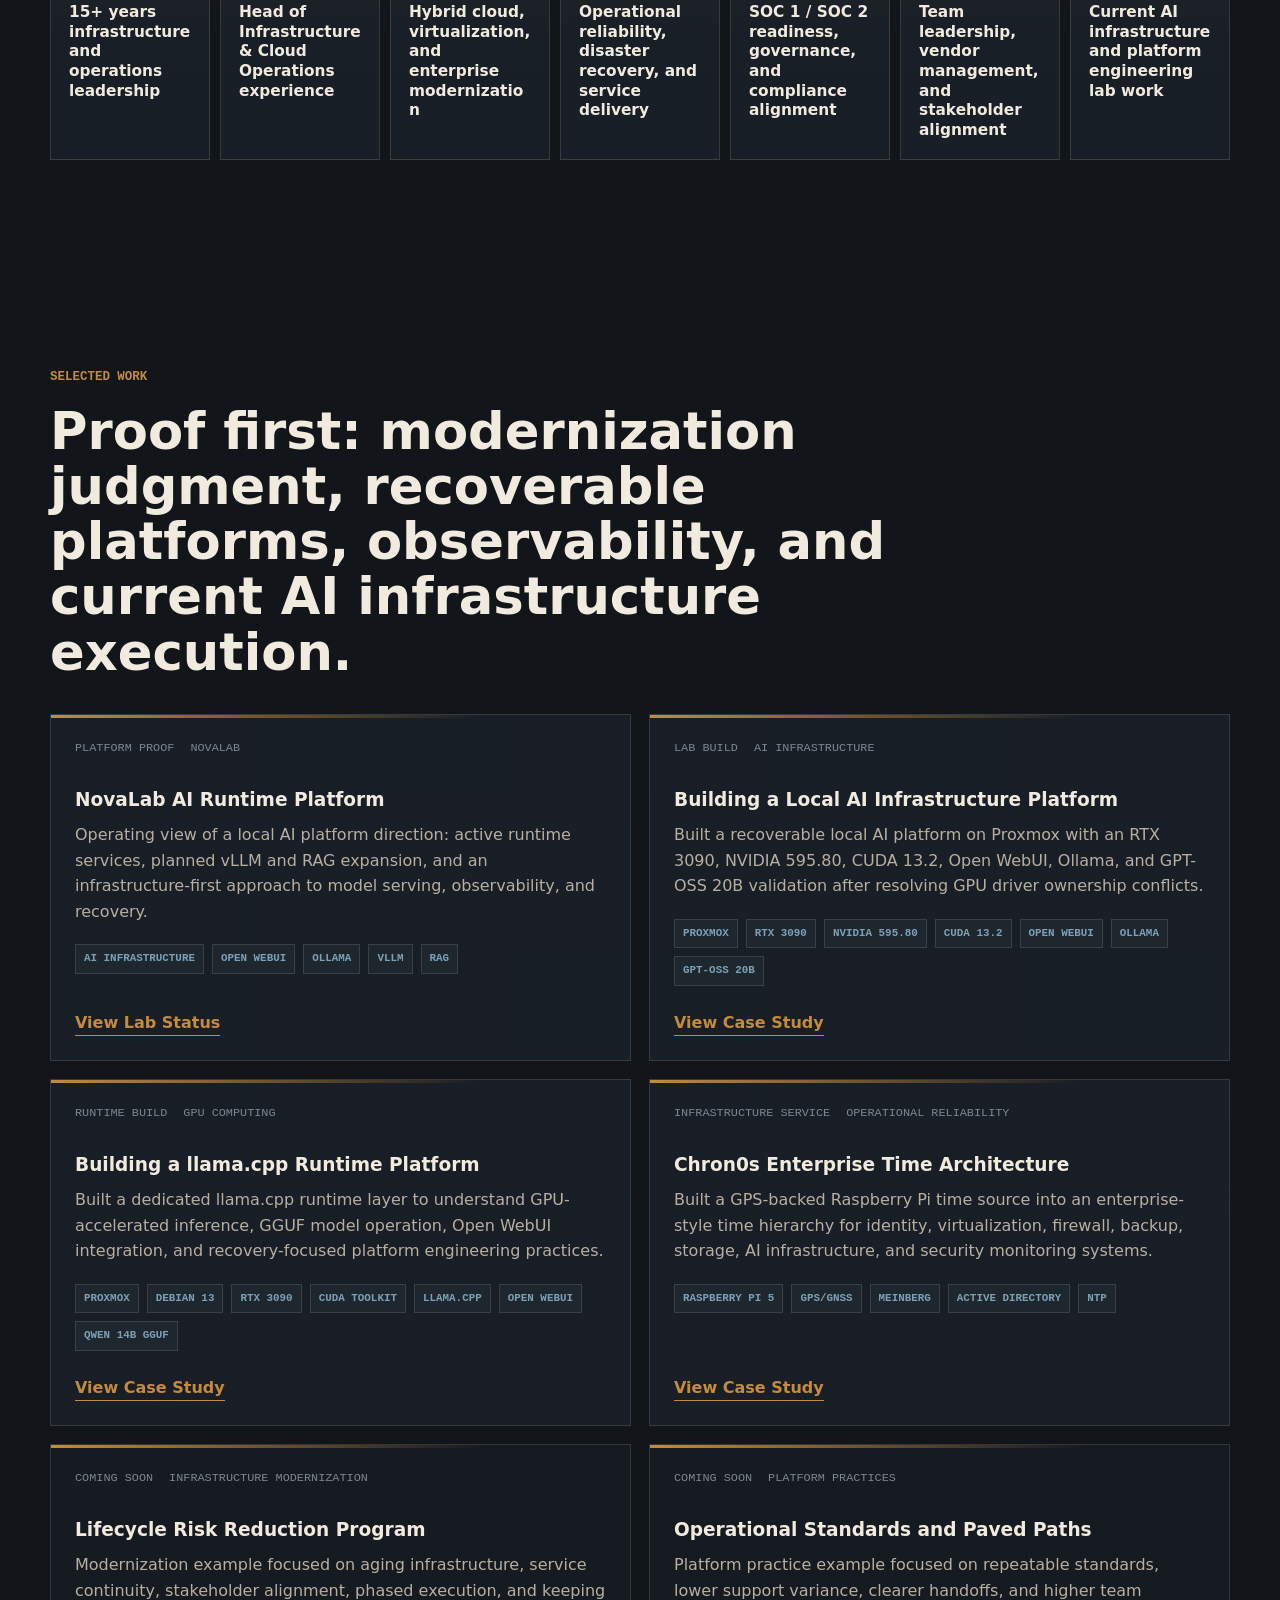
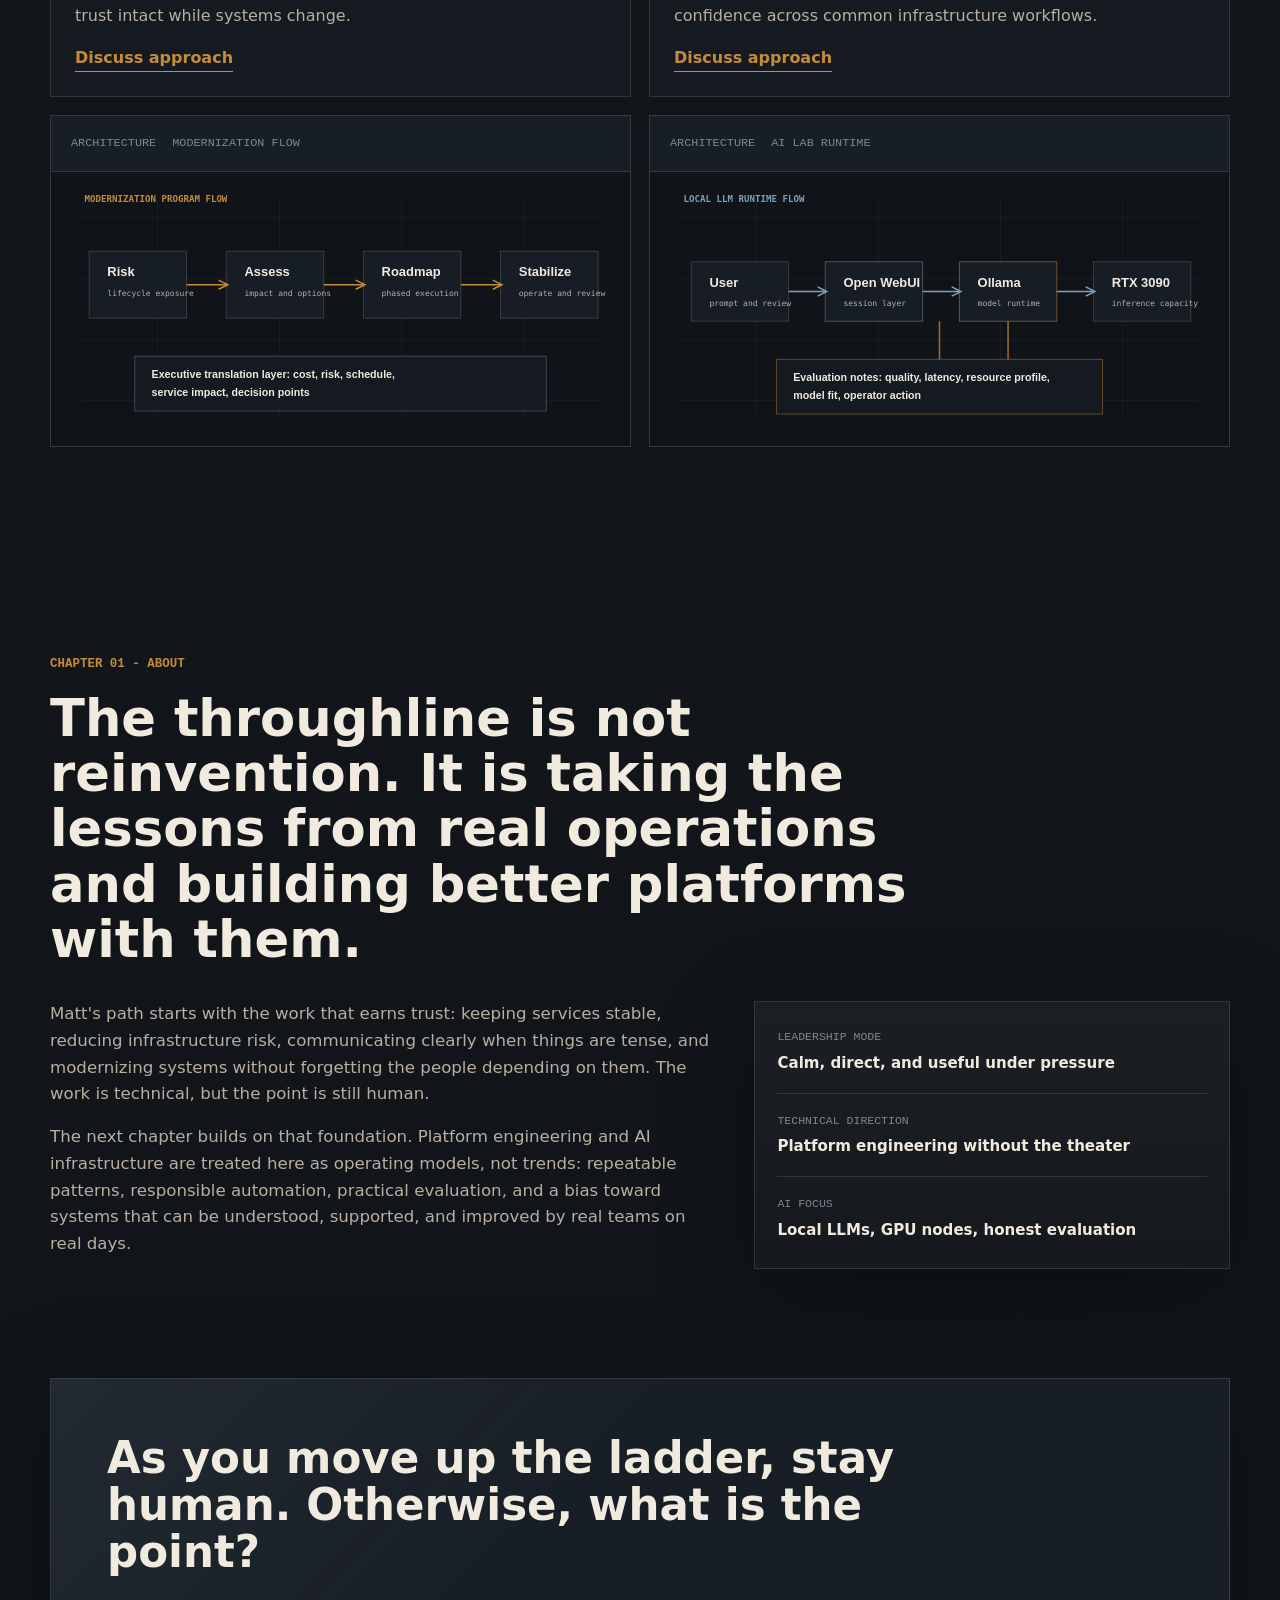
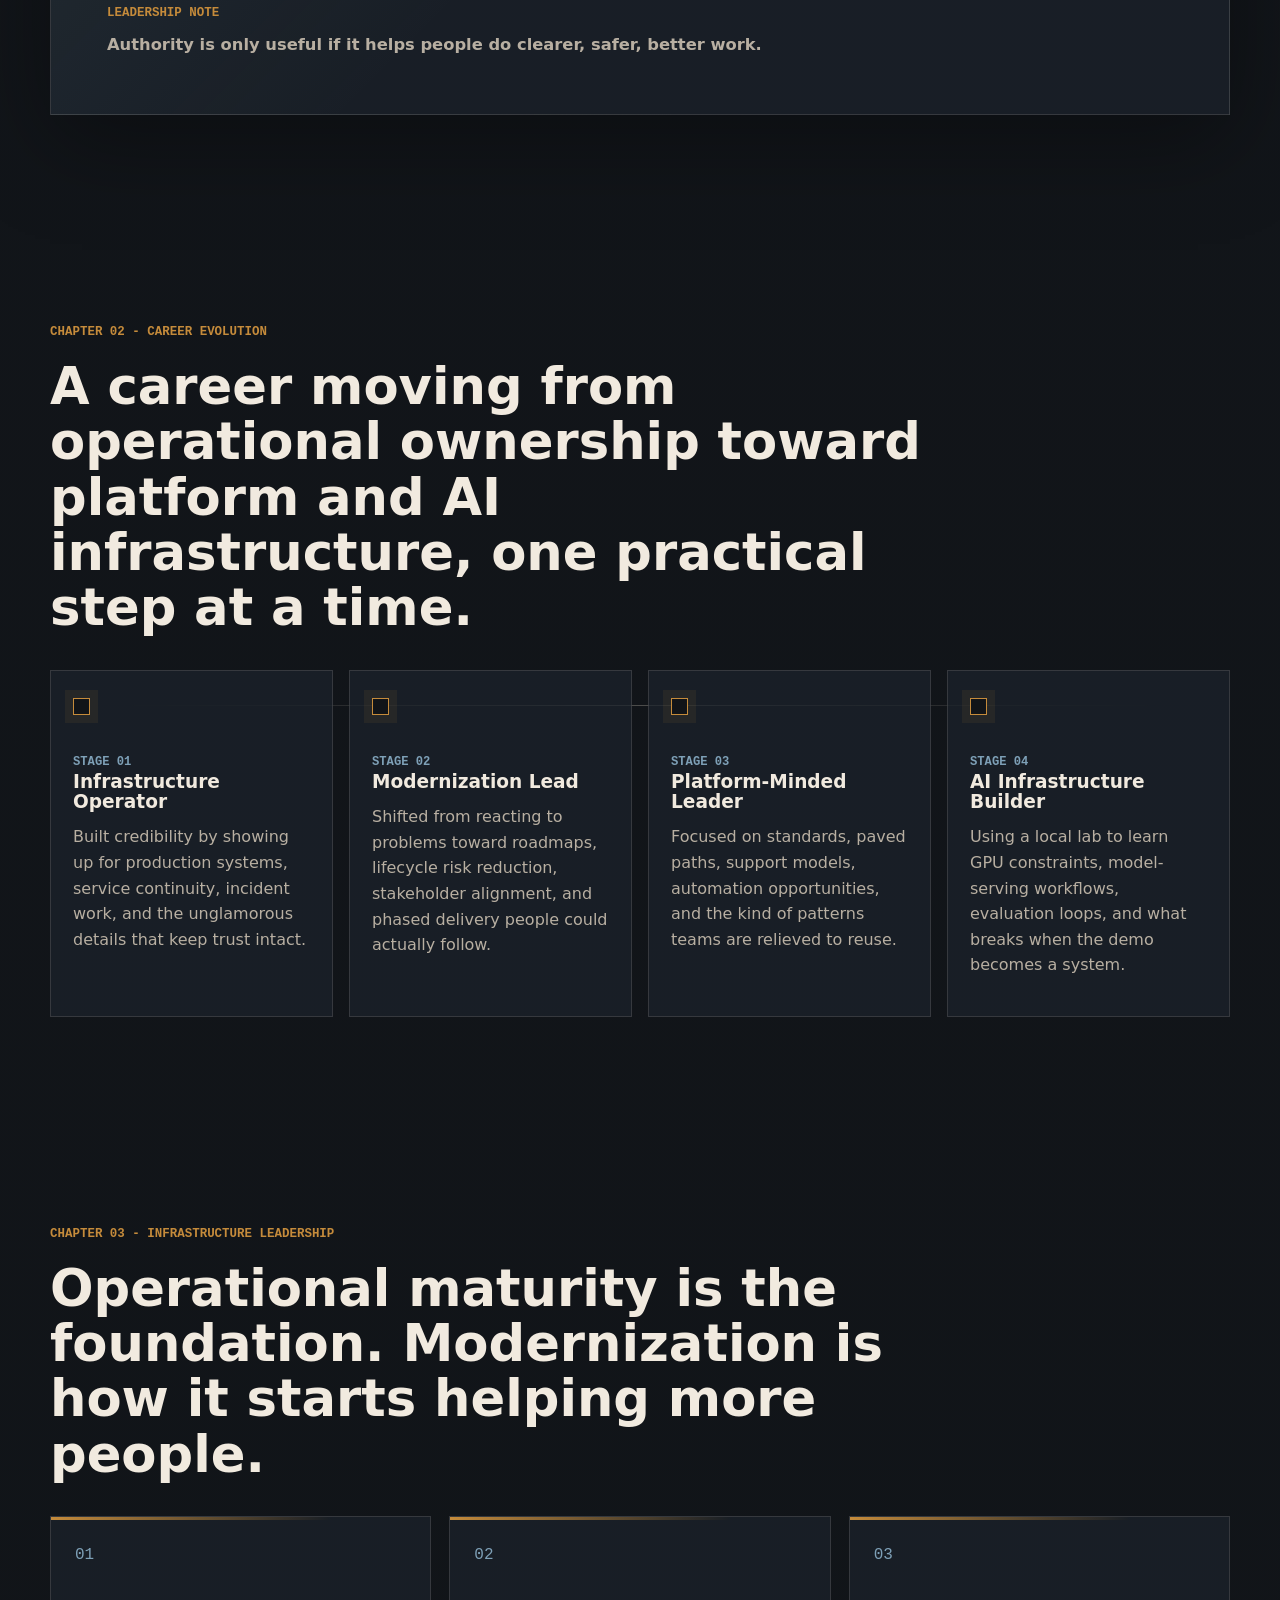
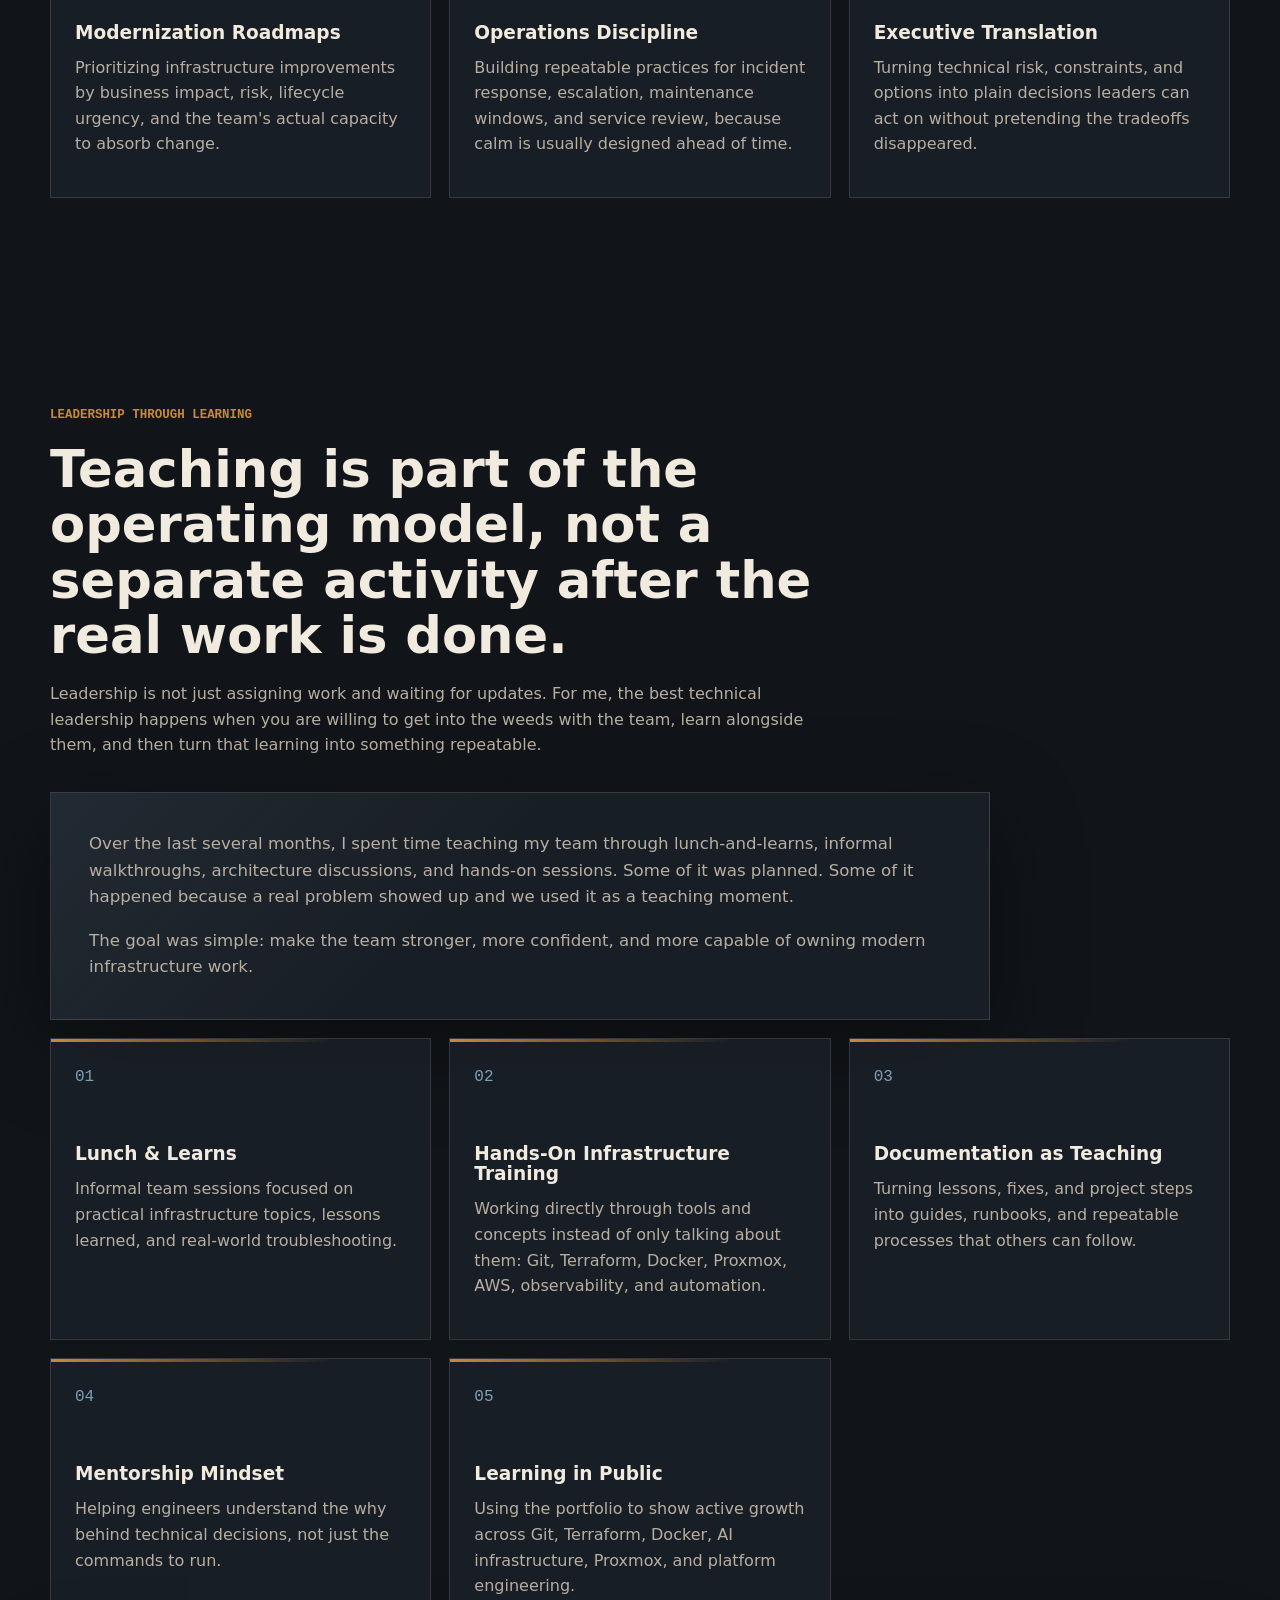
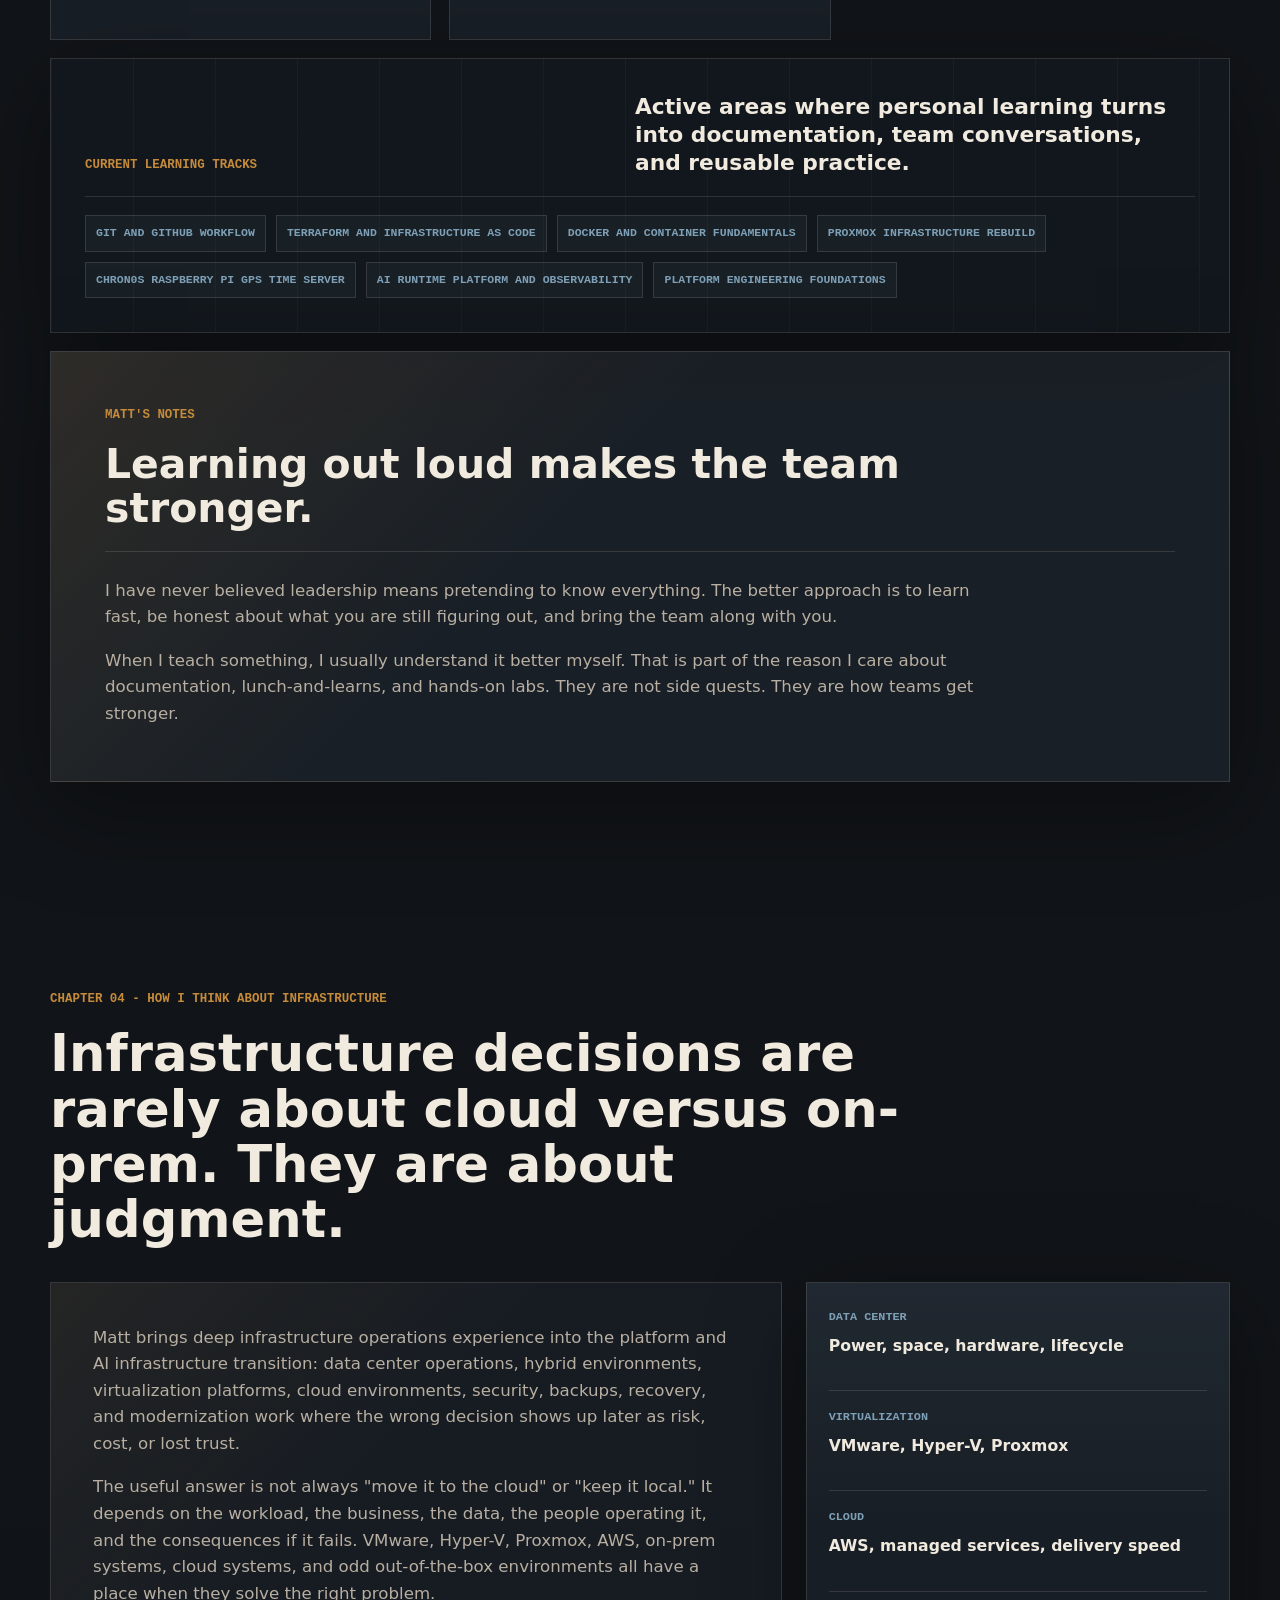
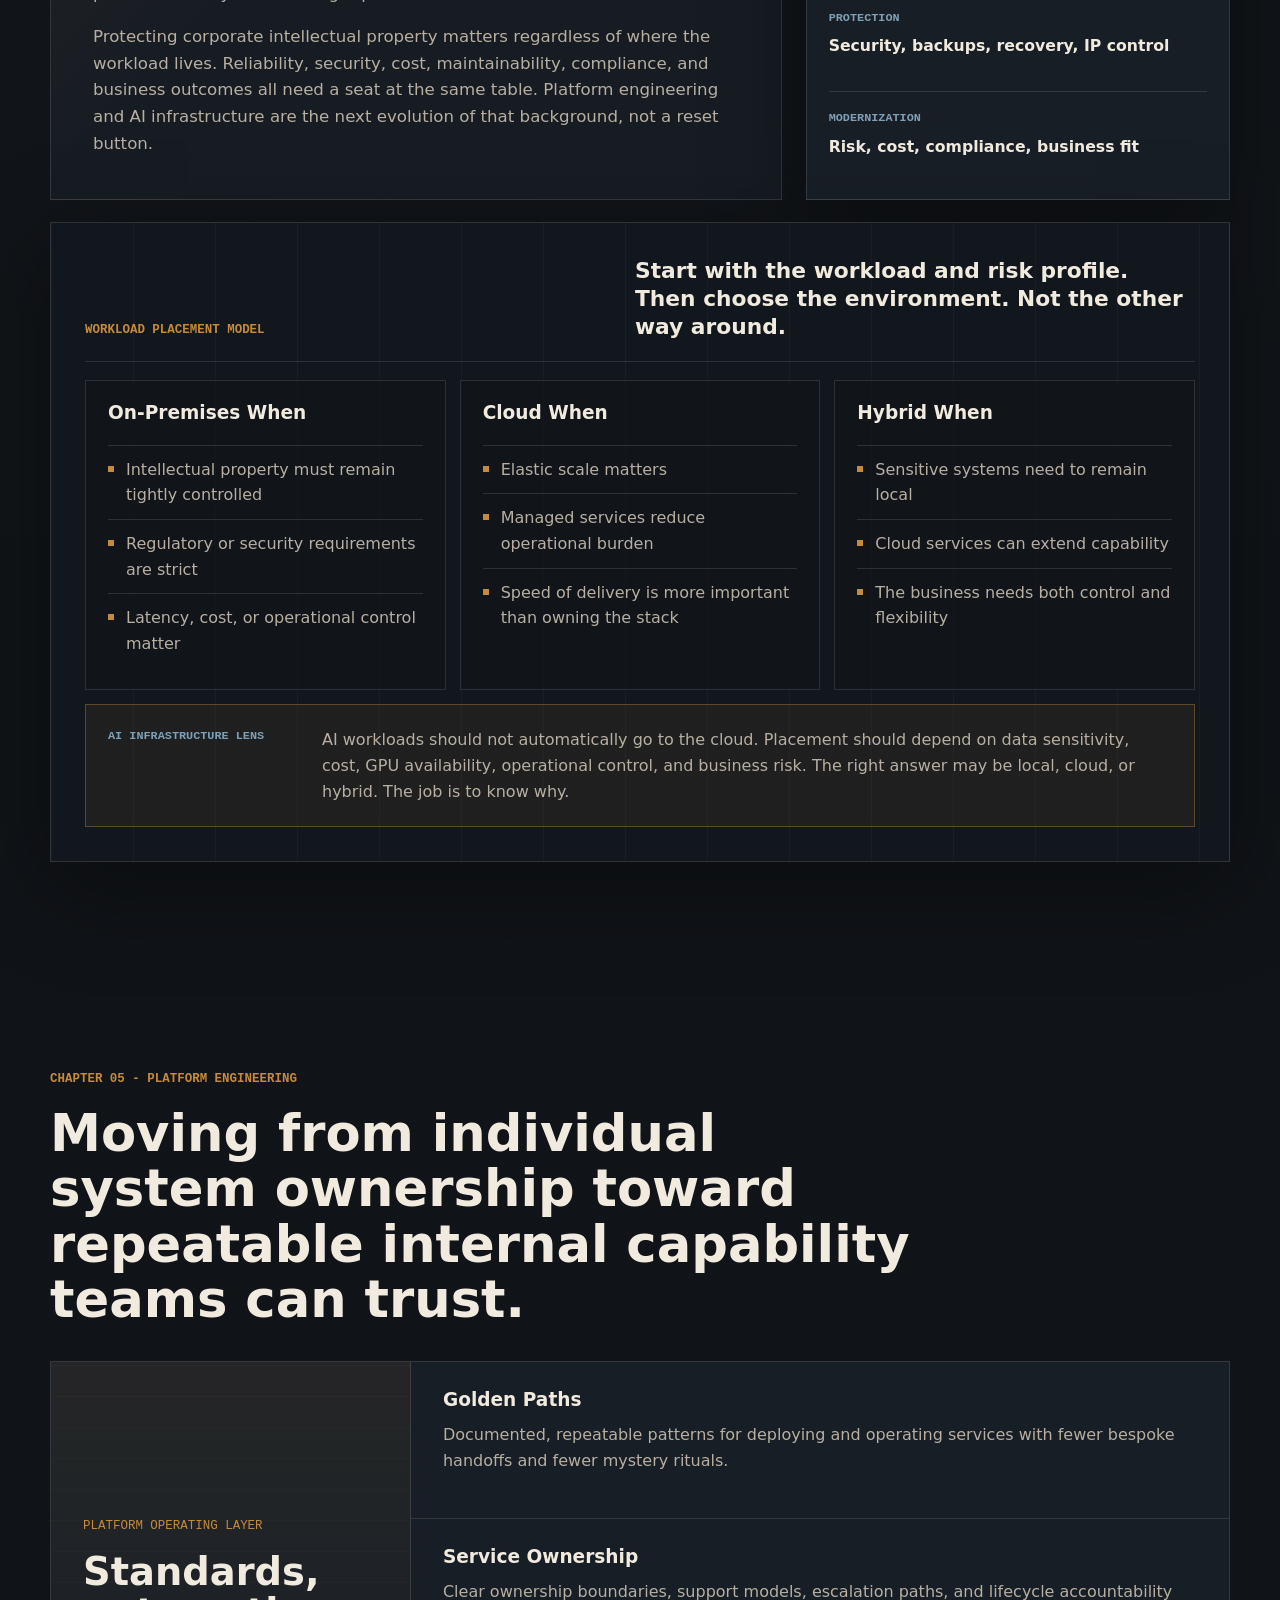
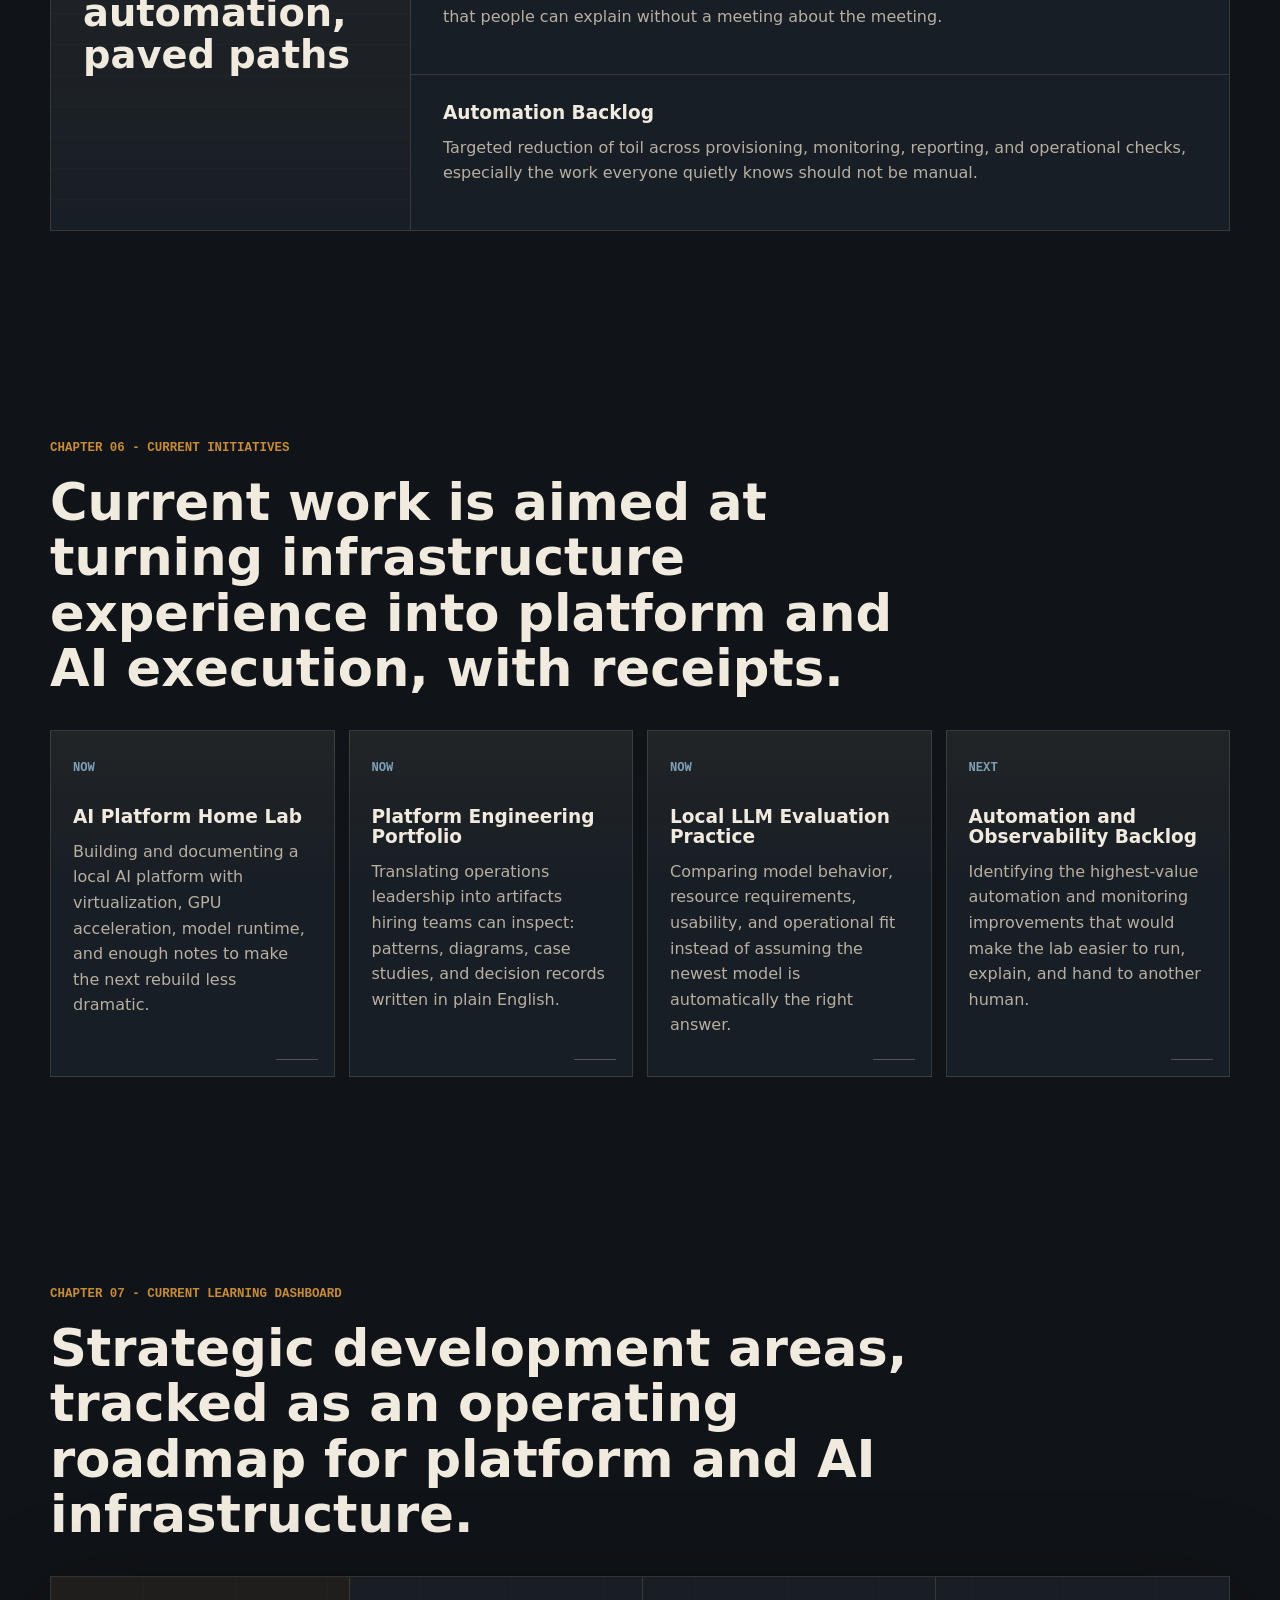
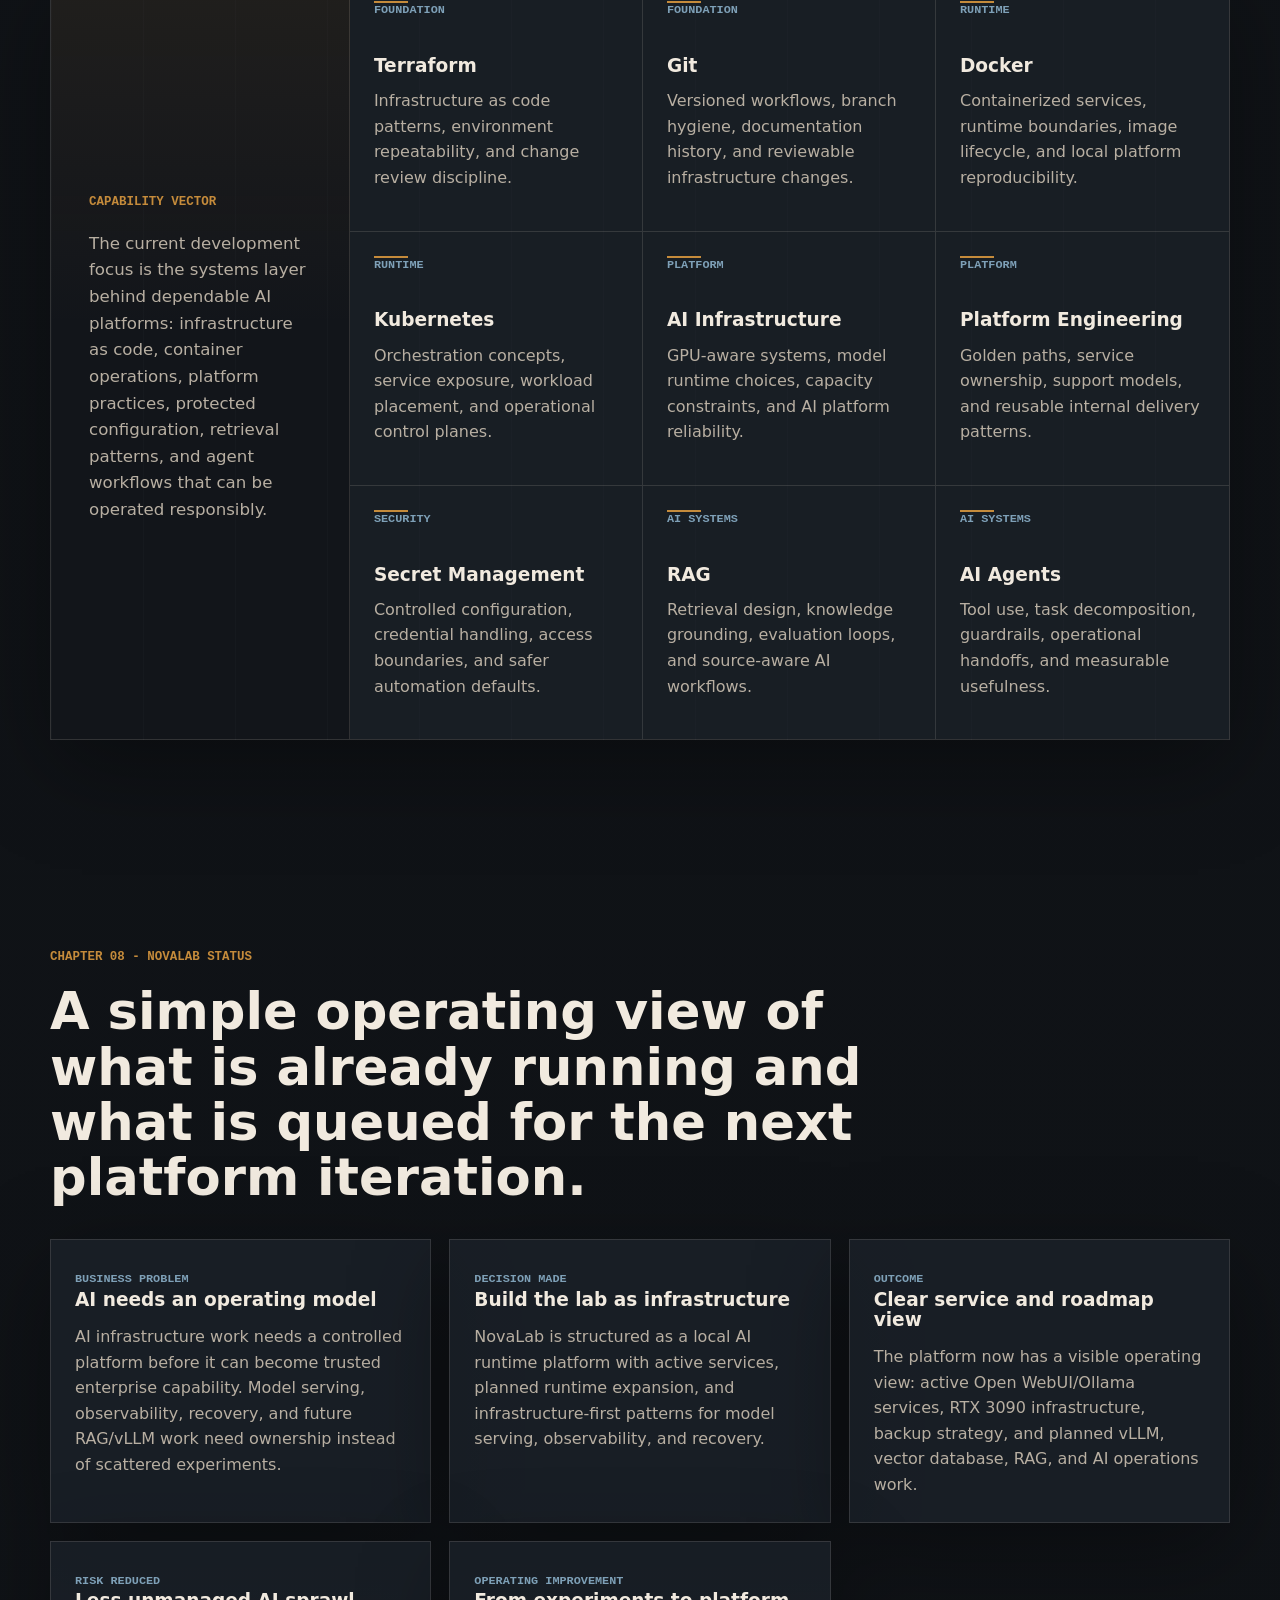
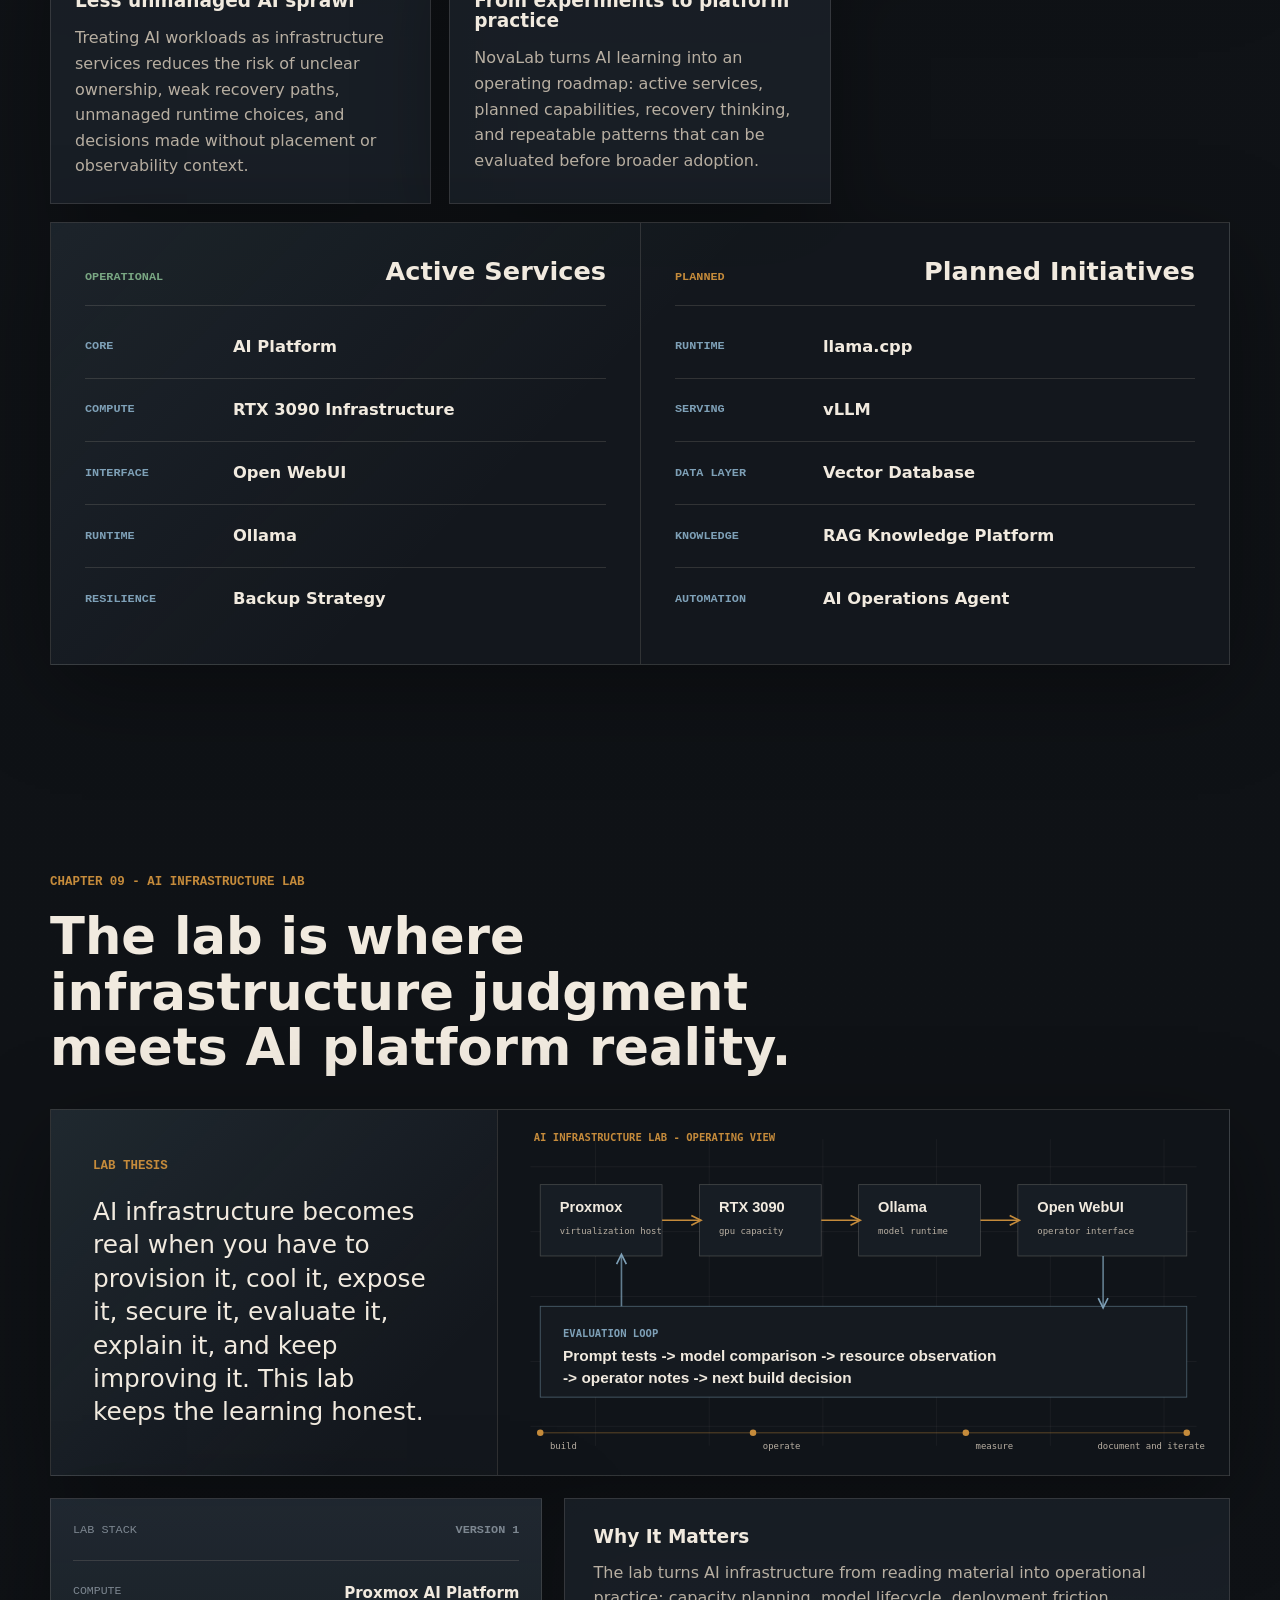
==== commit 1d4d0d48: "website updates" ====
--- a/index.html
+++ b/index.html
@@ -630,6 +630,48 @@
           <p class="eyebrow">Chapter 08 - NovaLab Status</p>
           <h2>A simple operating view of what is already running and what is queued for the next platform iteration.</h2>
         </div>
+        <div class="case-detail-grid novalab-business-grid">
+          <article class="case-detail reveal">
+            <span>Business Problem</span>
+            <h3>AI needs an operating model</h3>
+            <p>
+              AI infrastructure work needs a controlled platform before it can become trusted enterprise capability.
+              Model serving, observability, recovery, and future RAG/vLLM work need ownership instead of scattered experiments.
+            </p>
+          </article>
+          <article class="case-detail reveal">
+            <span>Decision Made</span>
+            <h3>Build the lab as infrastructure</h3>
+            <p>
+              NovaLab is structured as a local AI runtime platform with active services, planned runtime expansion, and
+              infrastructure-first patterns for model serving, observability, and recovery.
+            </p>
+          </article>
+          <article class="case-detail reveal">
+            <span>Outcome</span>
+            <h3>Clear service and roadmap view</h3>
+            <p>
+              The platform now has a visible operating view: active Open WebUI/Ollama services, RTX 3090 infrastructure,
+              backup strategy, and planned vLLM, vector database, RAG, and AI operations work.
+            </p>
+          </article>
+          <article class="case-detail reveal">
+            <span>Risk Reduced</span>
+            <h3>Less unmanaged AI sprawl</h3>
+            <p>
+              Treating AI workloads as infrastructure services reduces the risk of unclear ownership, weak recovery
+              paths, unmanaged runtime choices, and decisions made without placement or observability context.
+            </p>
+          </article>
+          <article class="case-detail reveal">
+            <span>Operating Improvement</span>
+            <h3>From experiments to platform practice</h3>
+            <p>
+              NovaLab turns AI learning into an operating roadmap: active services, planned capabilities, recovery
+              thinking, and repeatable patterns that can be evaluated before broader adoption.
+            </p>
+          </article>
+        </div>
         <div class="status-console reveal" aria-label="NovaLab operational and planned status">
           <div class="status-column operational">
             <div class="status-heading">
--- a/src/styles.css
+++ b/src/styles.css
@@ -846,6 +846,10 @@
   background: rgba(29, 35, 43, 0.48);
 }
 
+.novalab-business-grid {
+  margin-bottom: 18px;
+}
+
 .career-track {
   position: relative;
   display: grid;
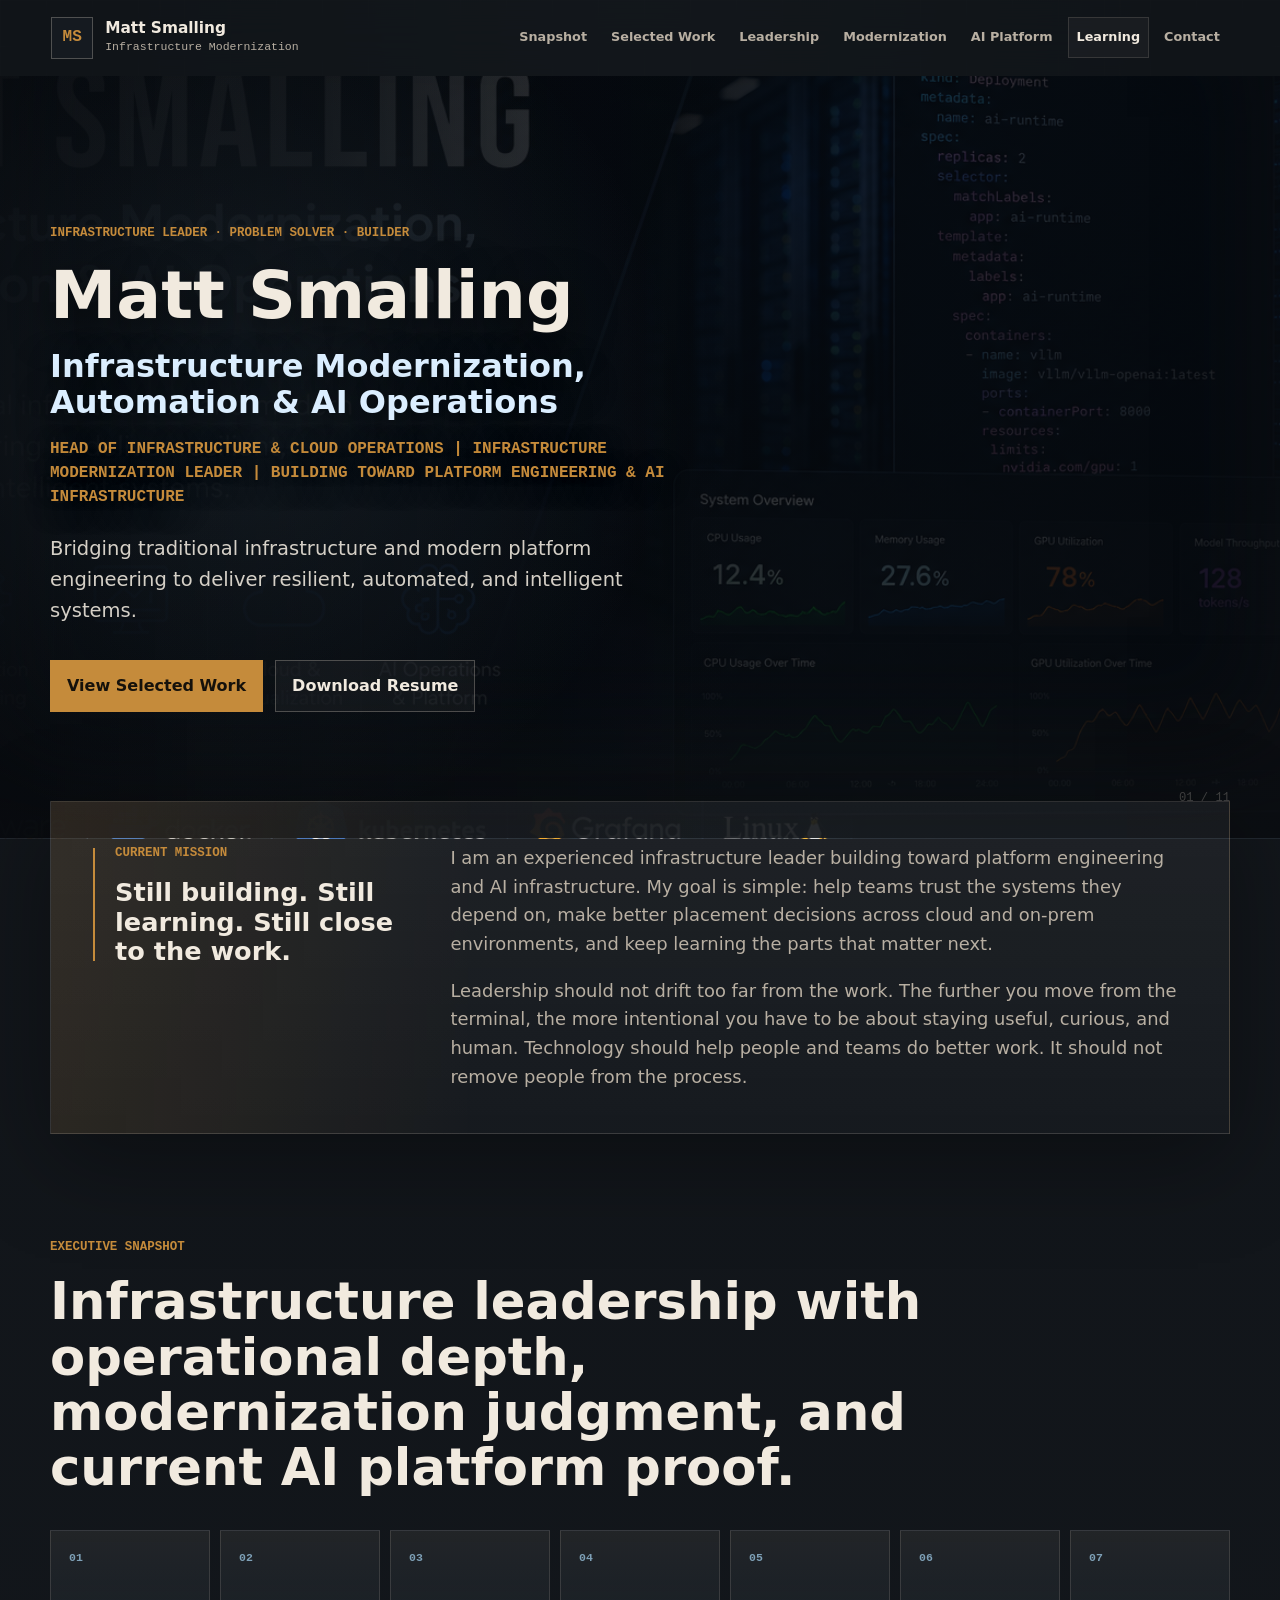
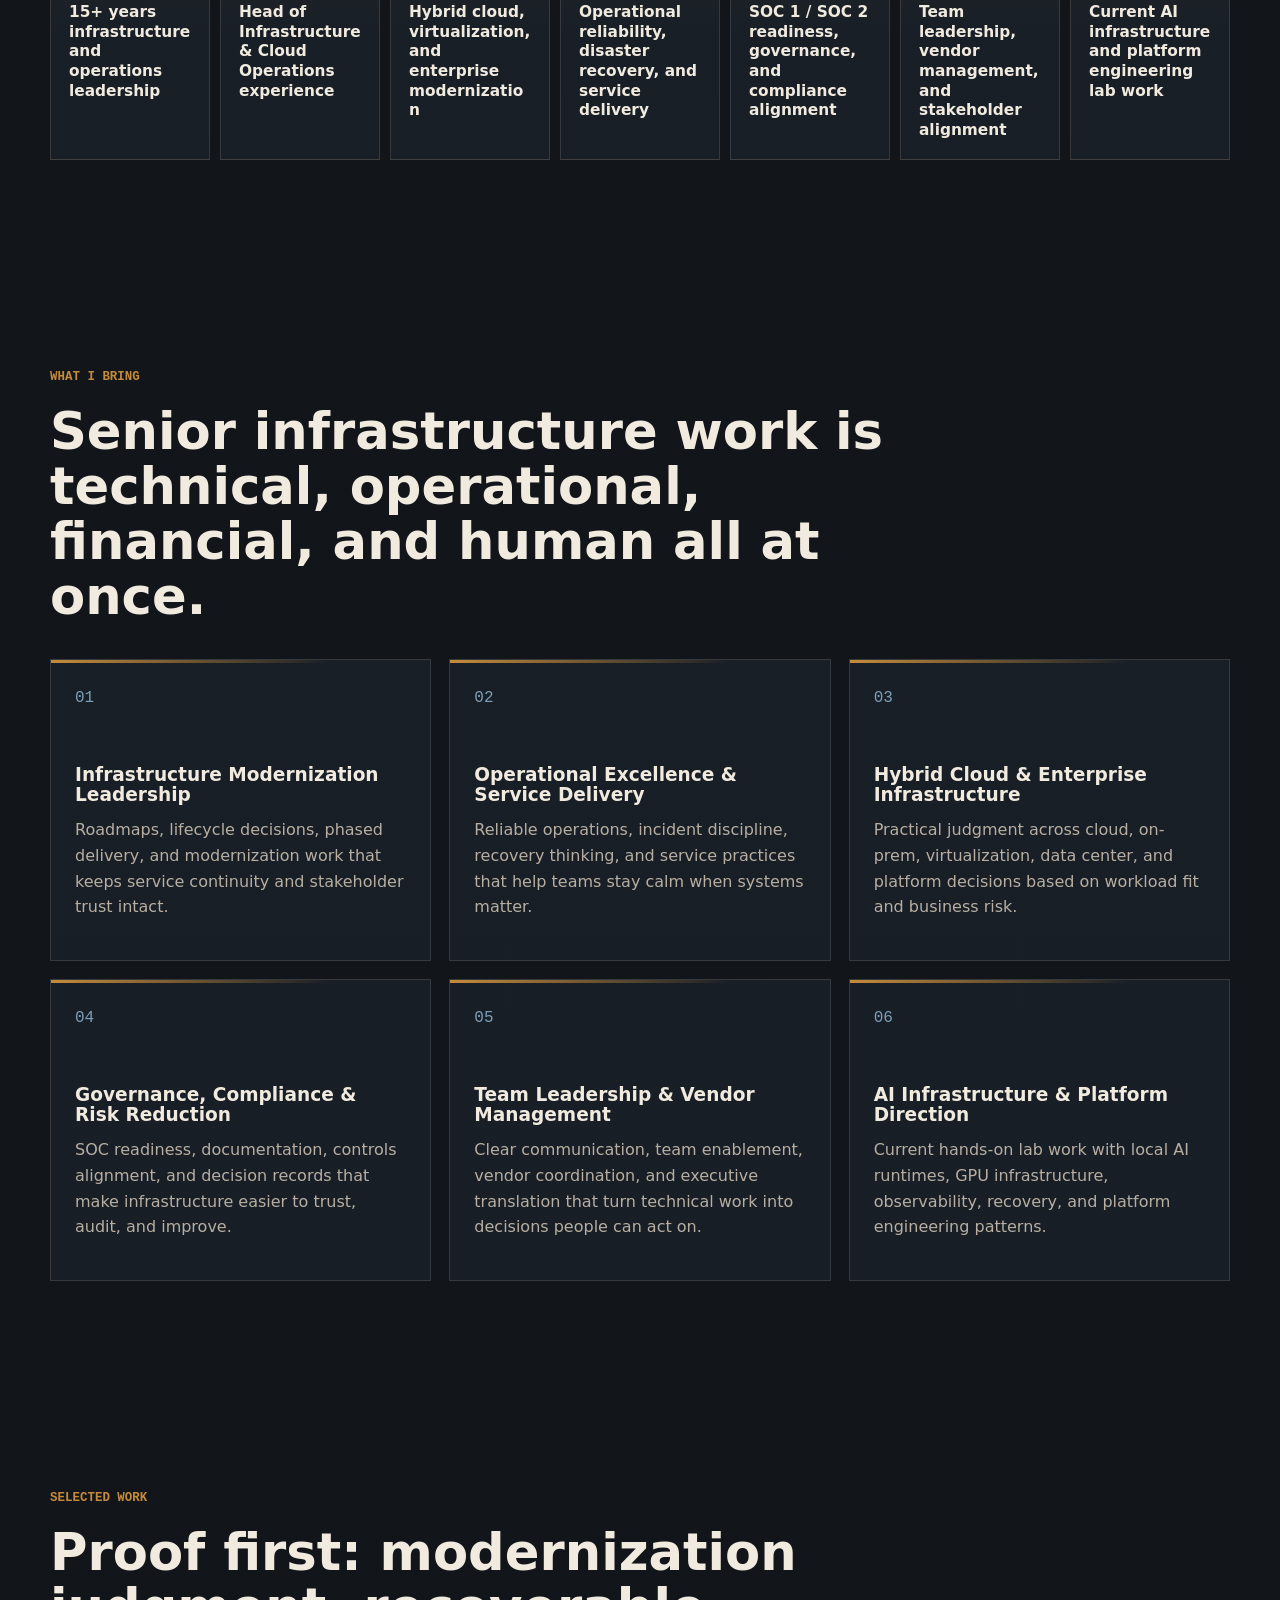
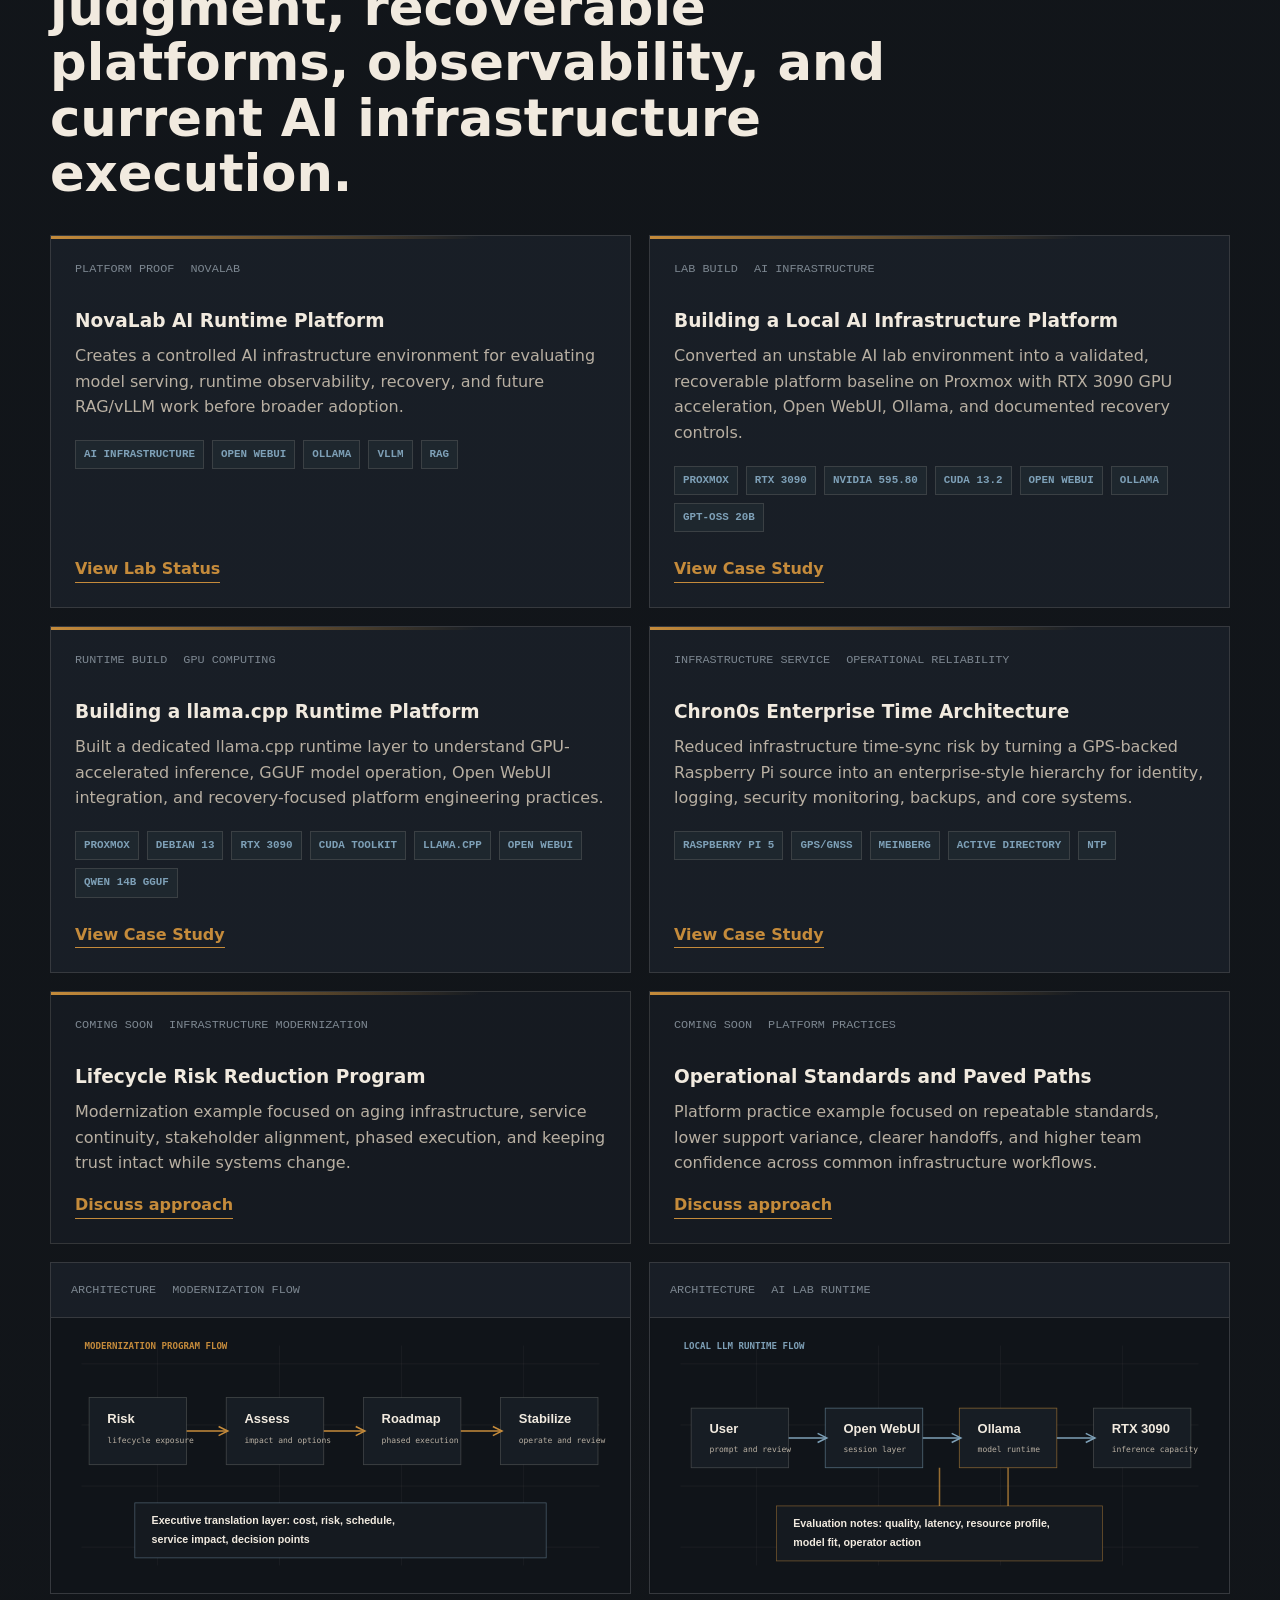
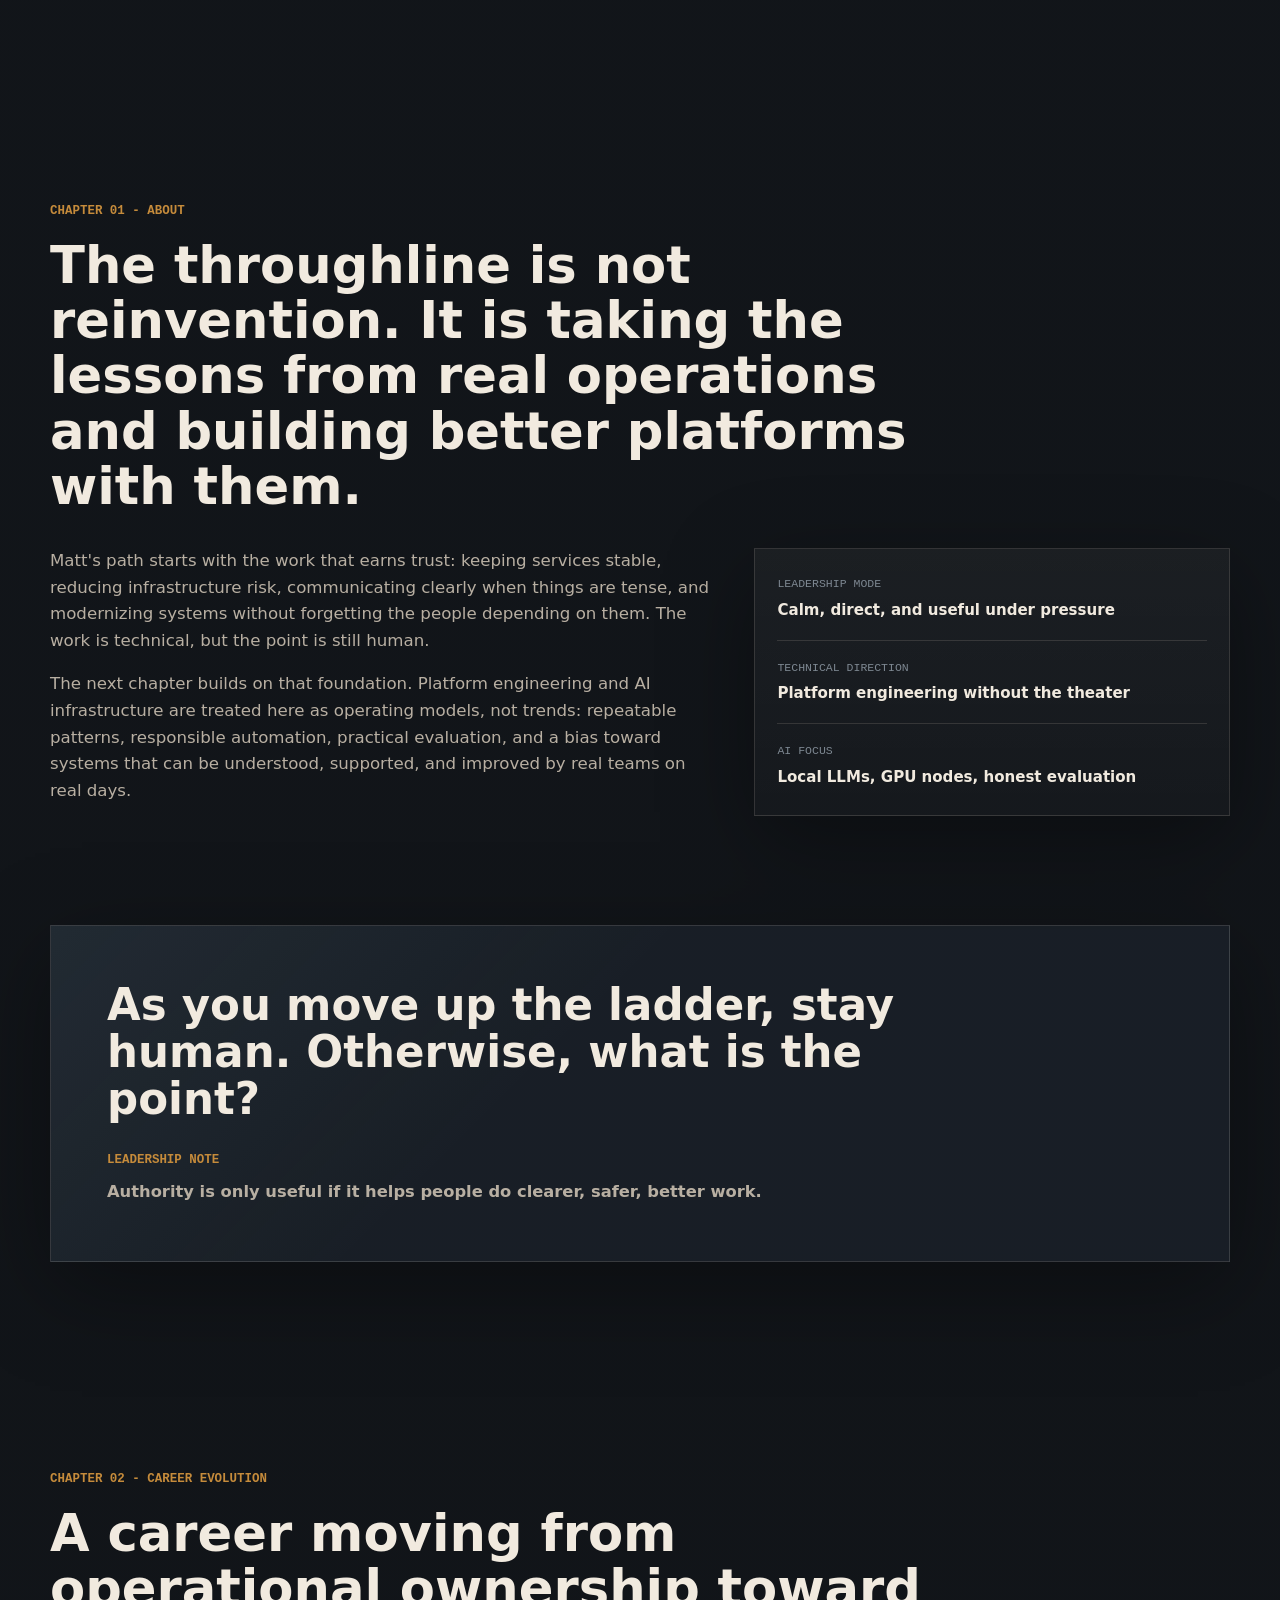
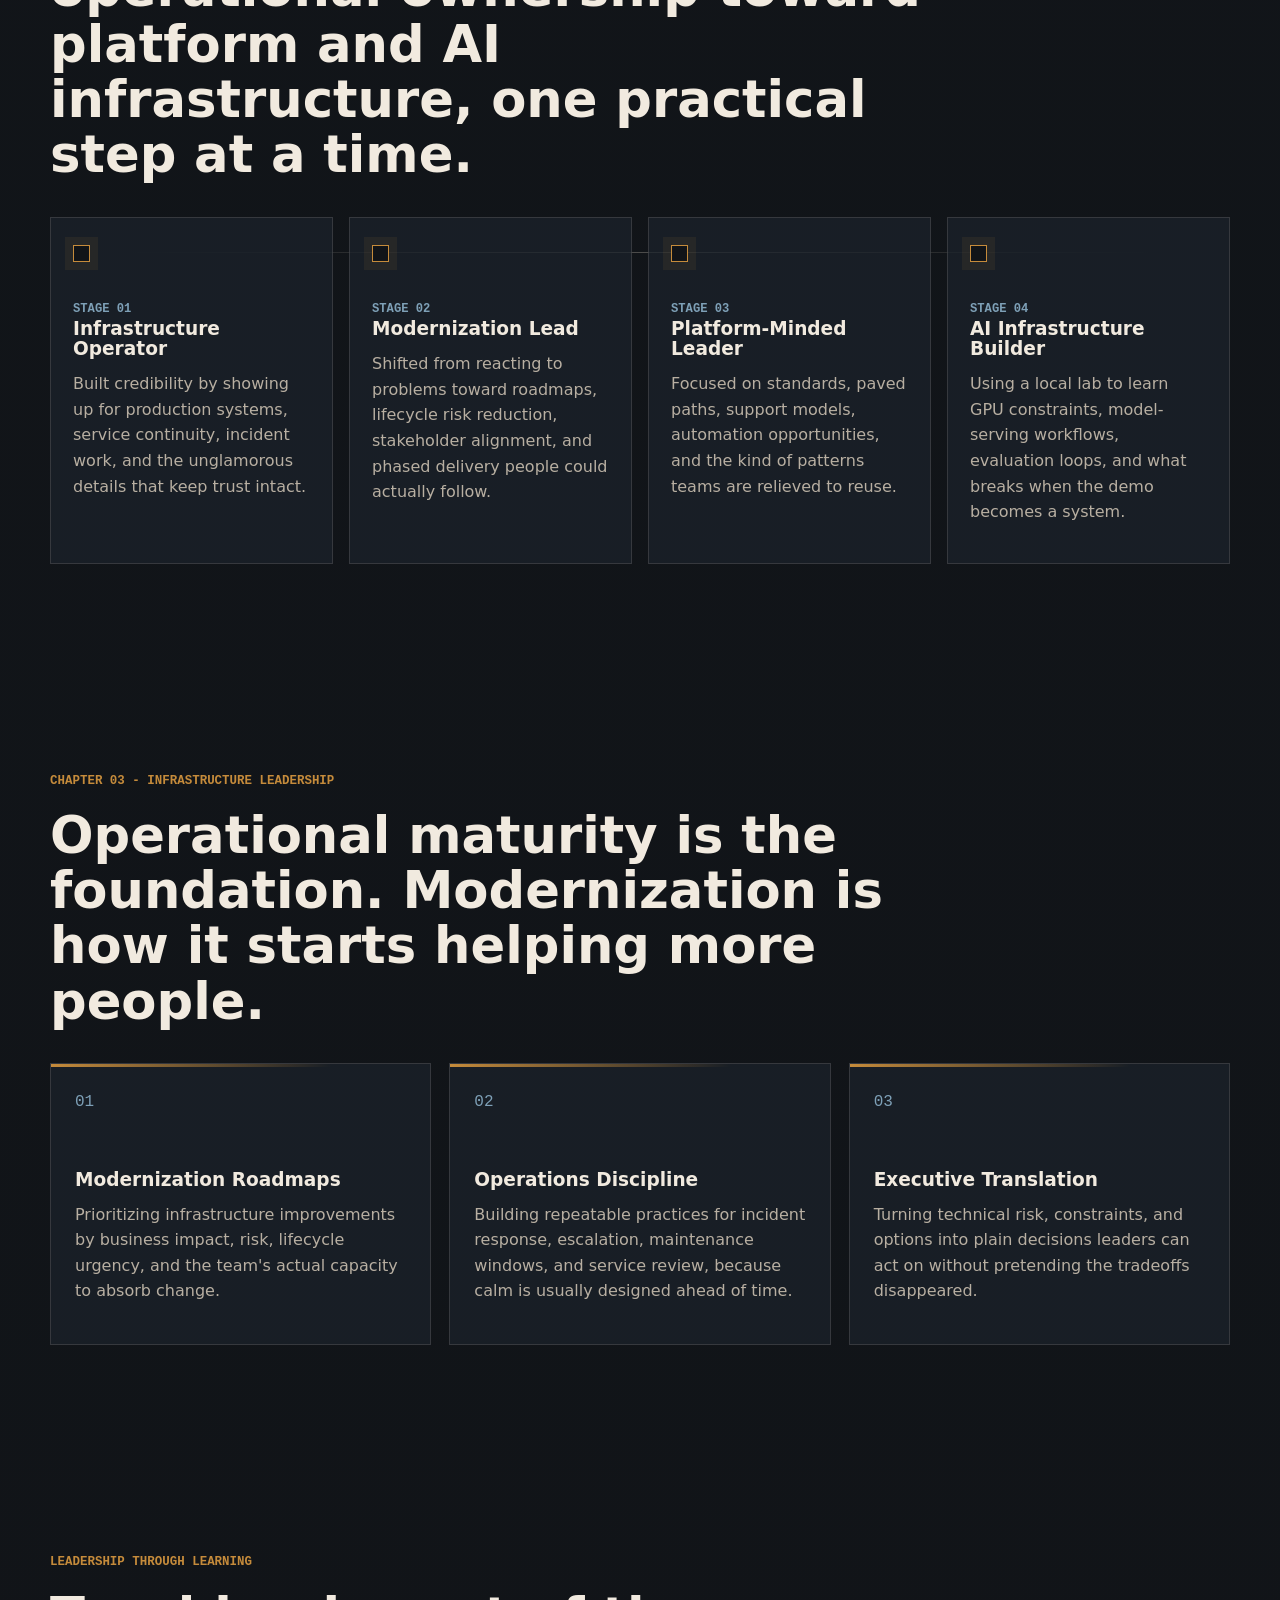
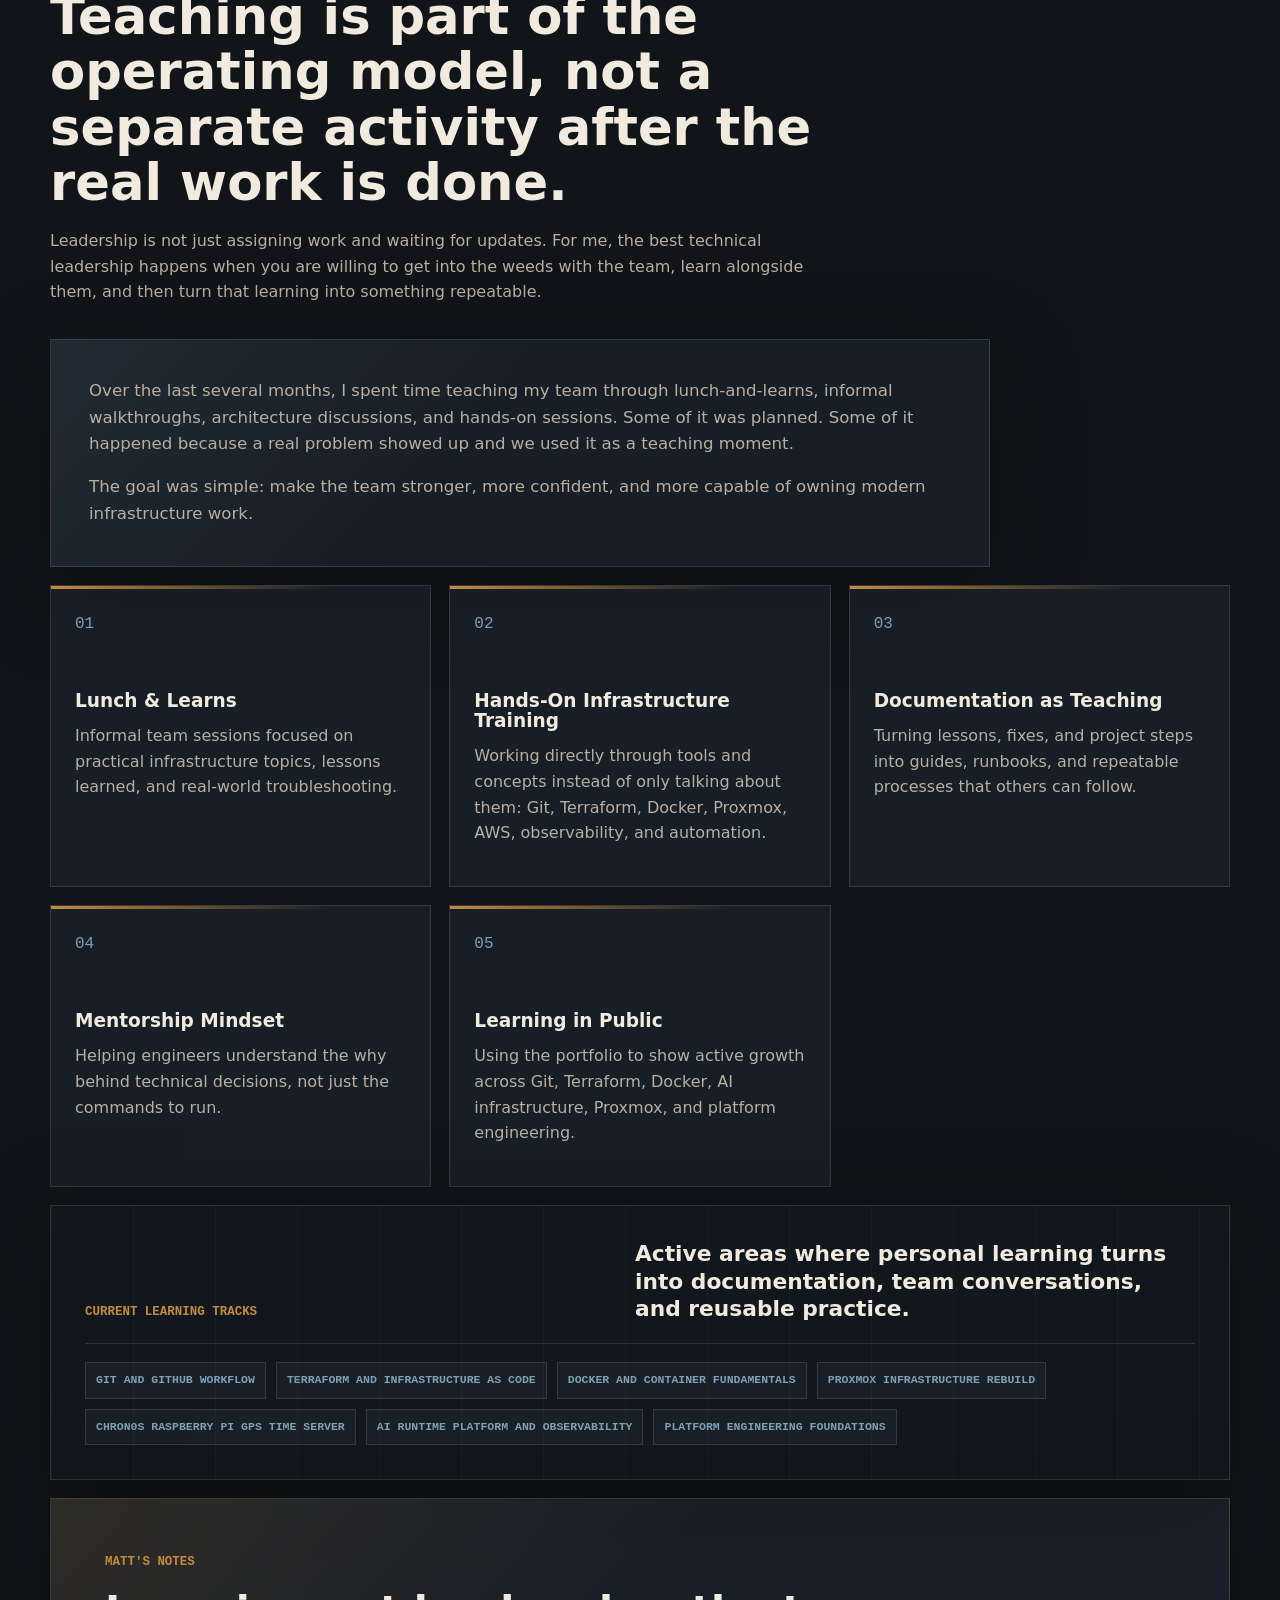
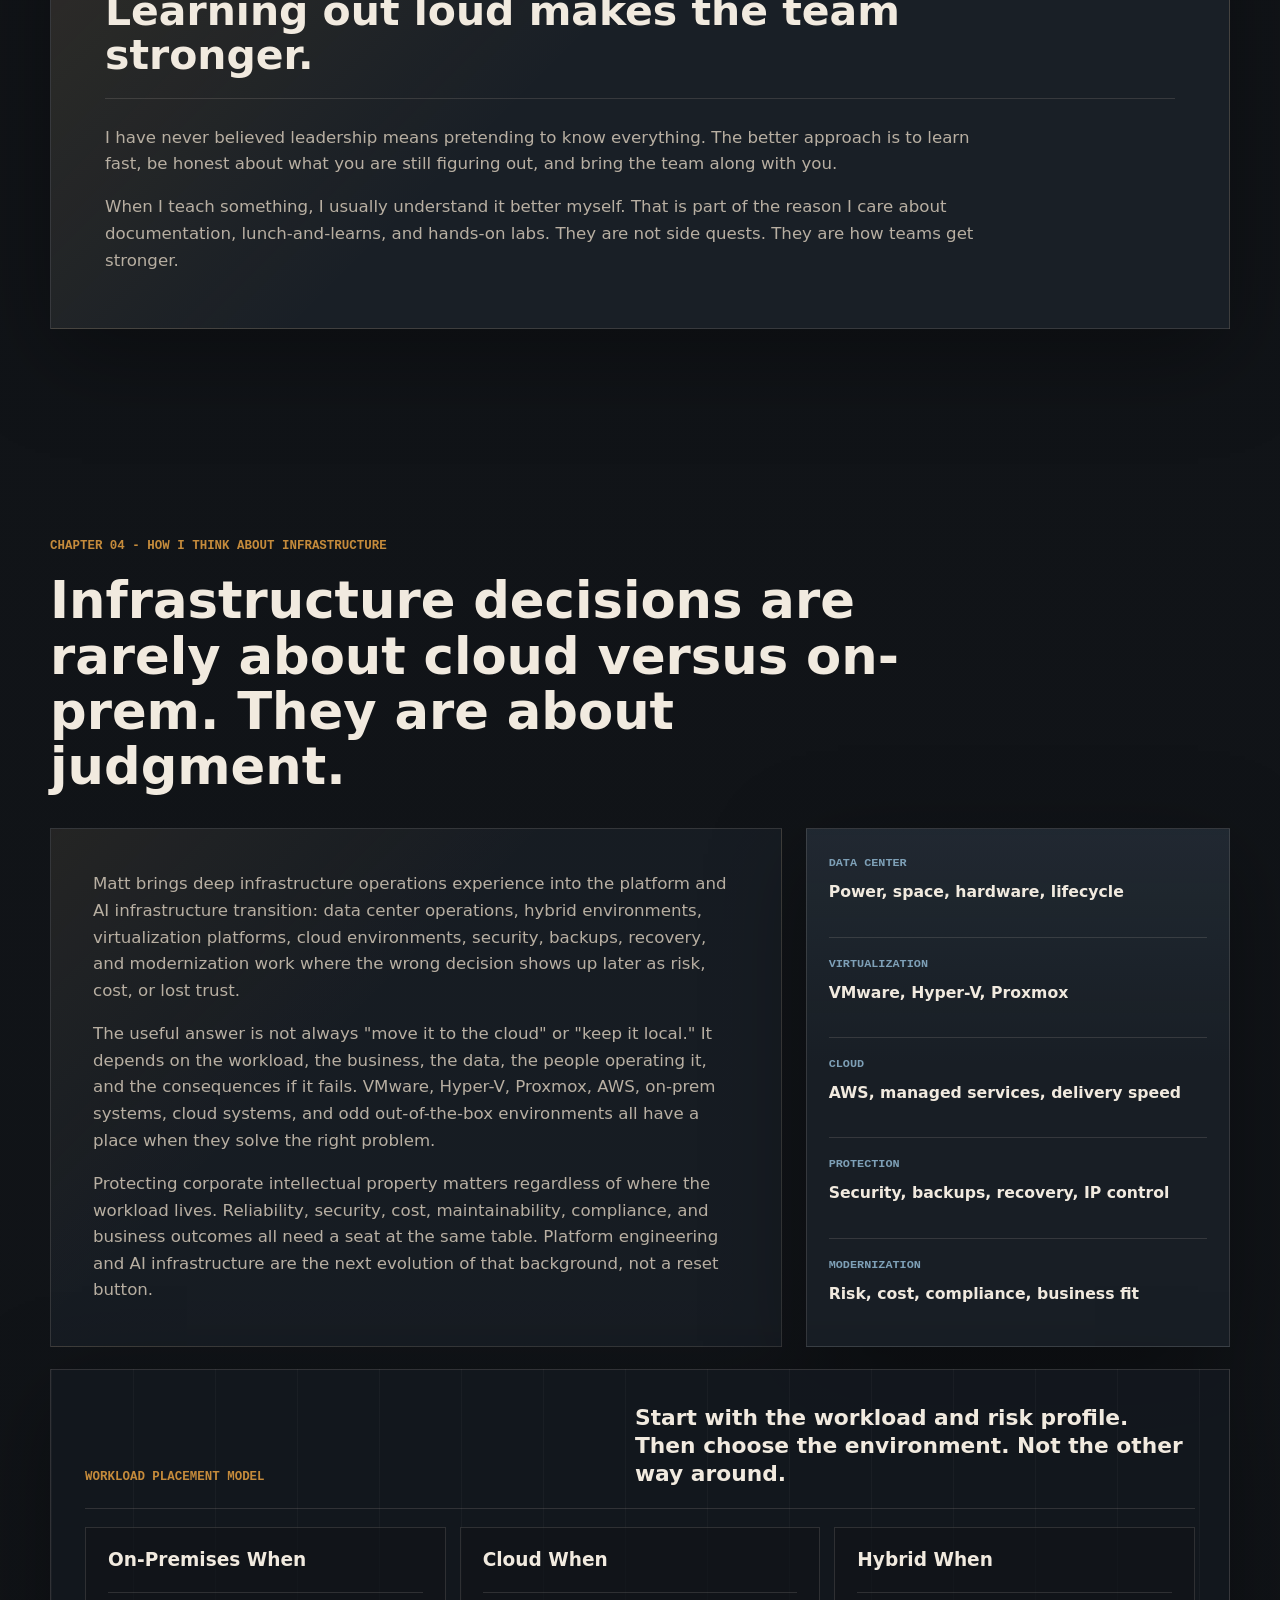
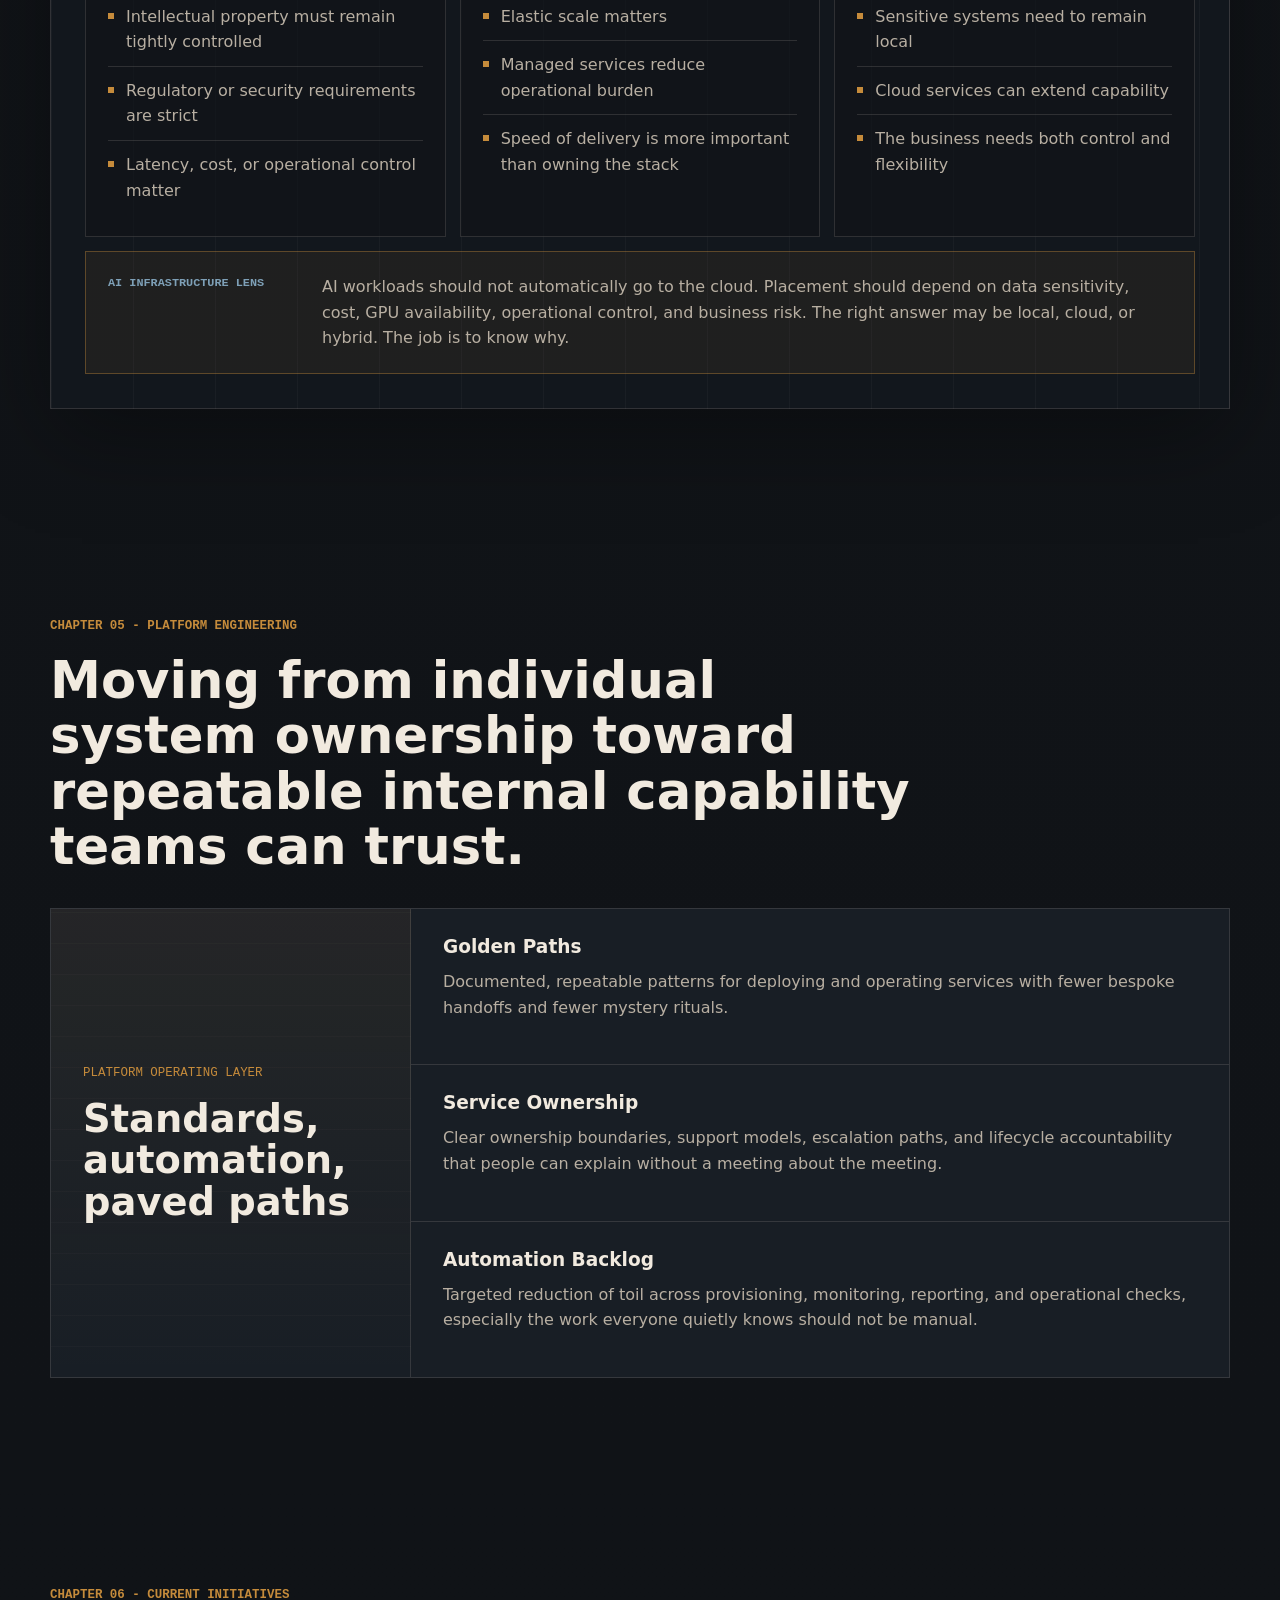
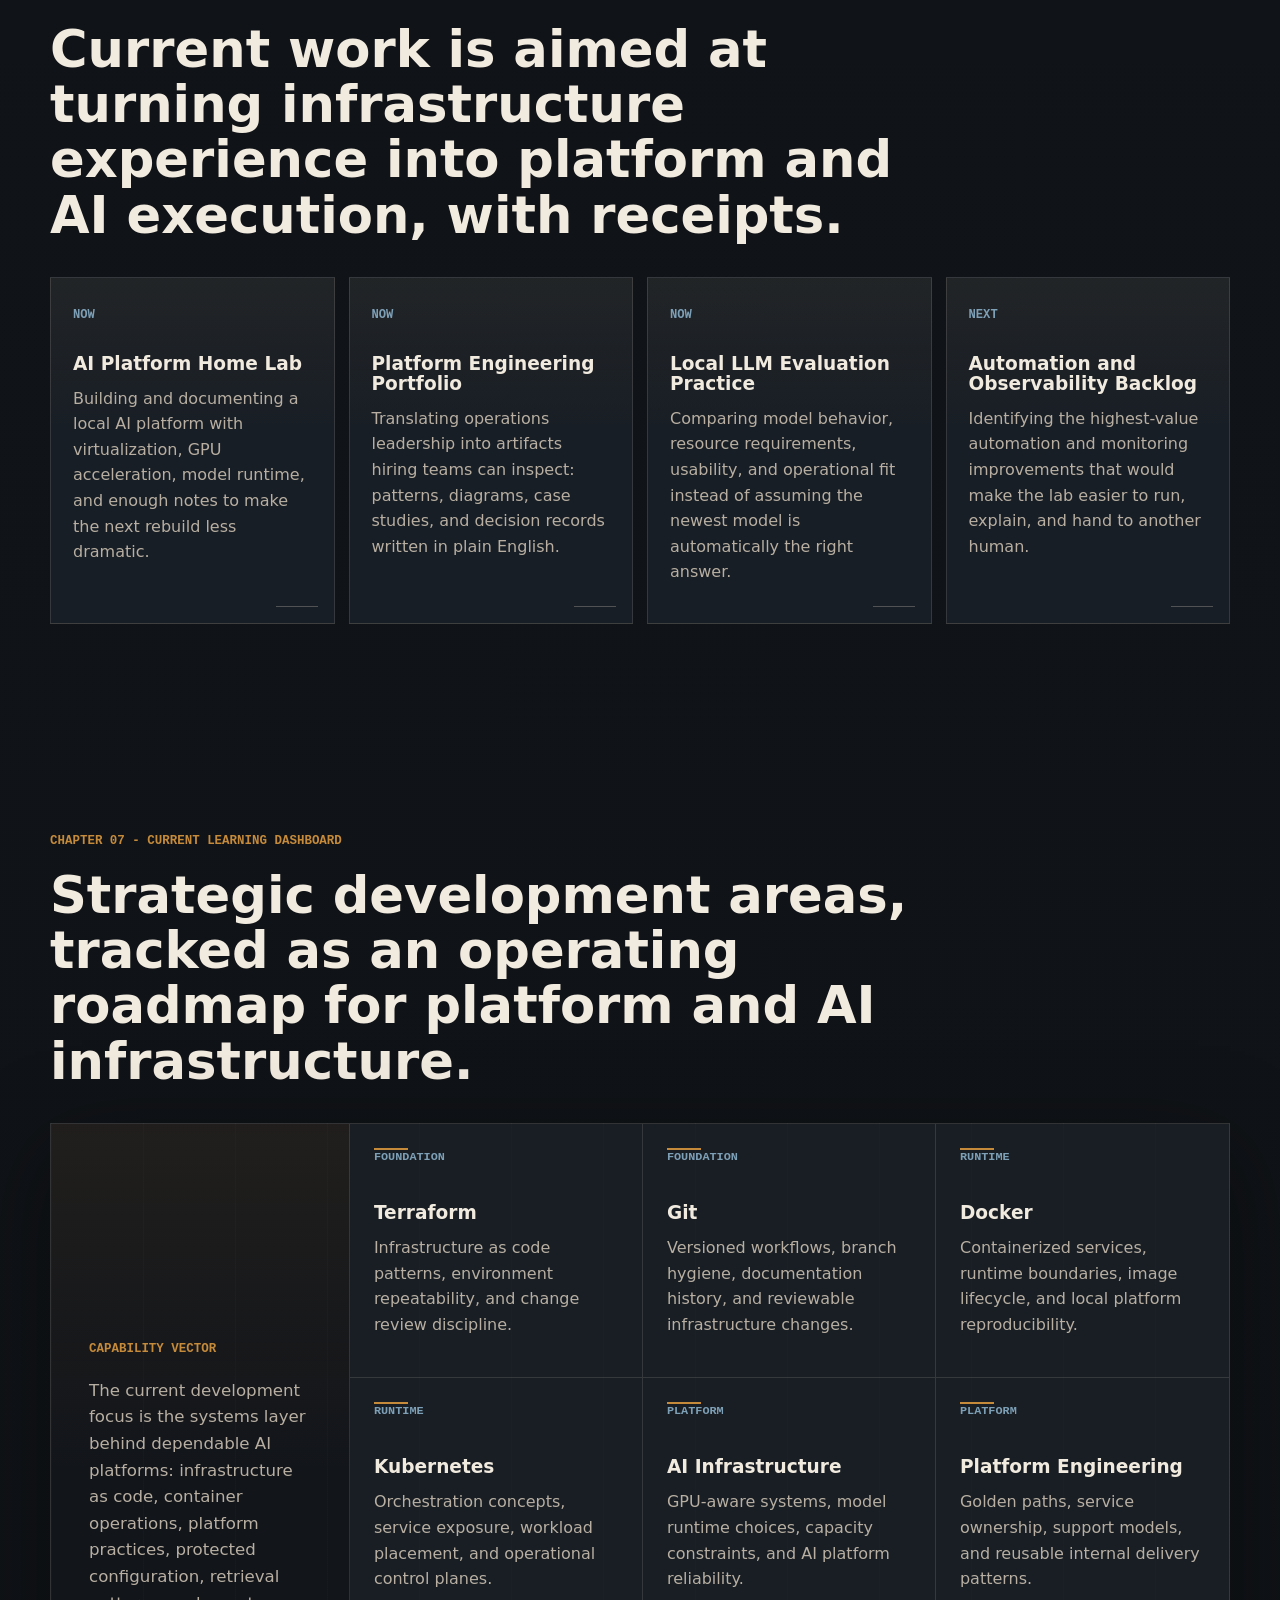
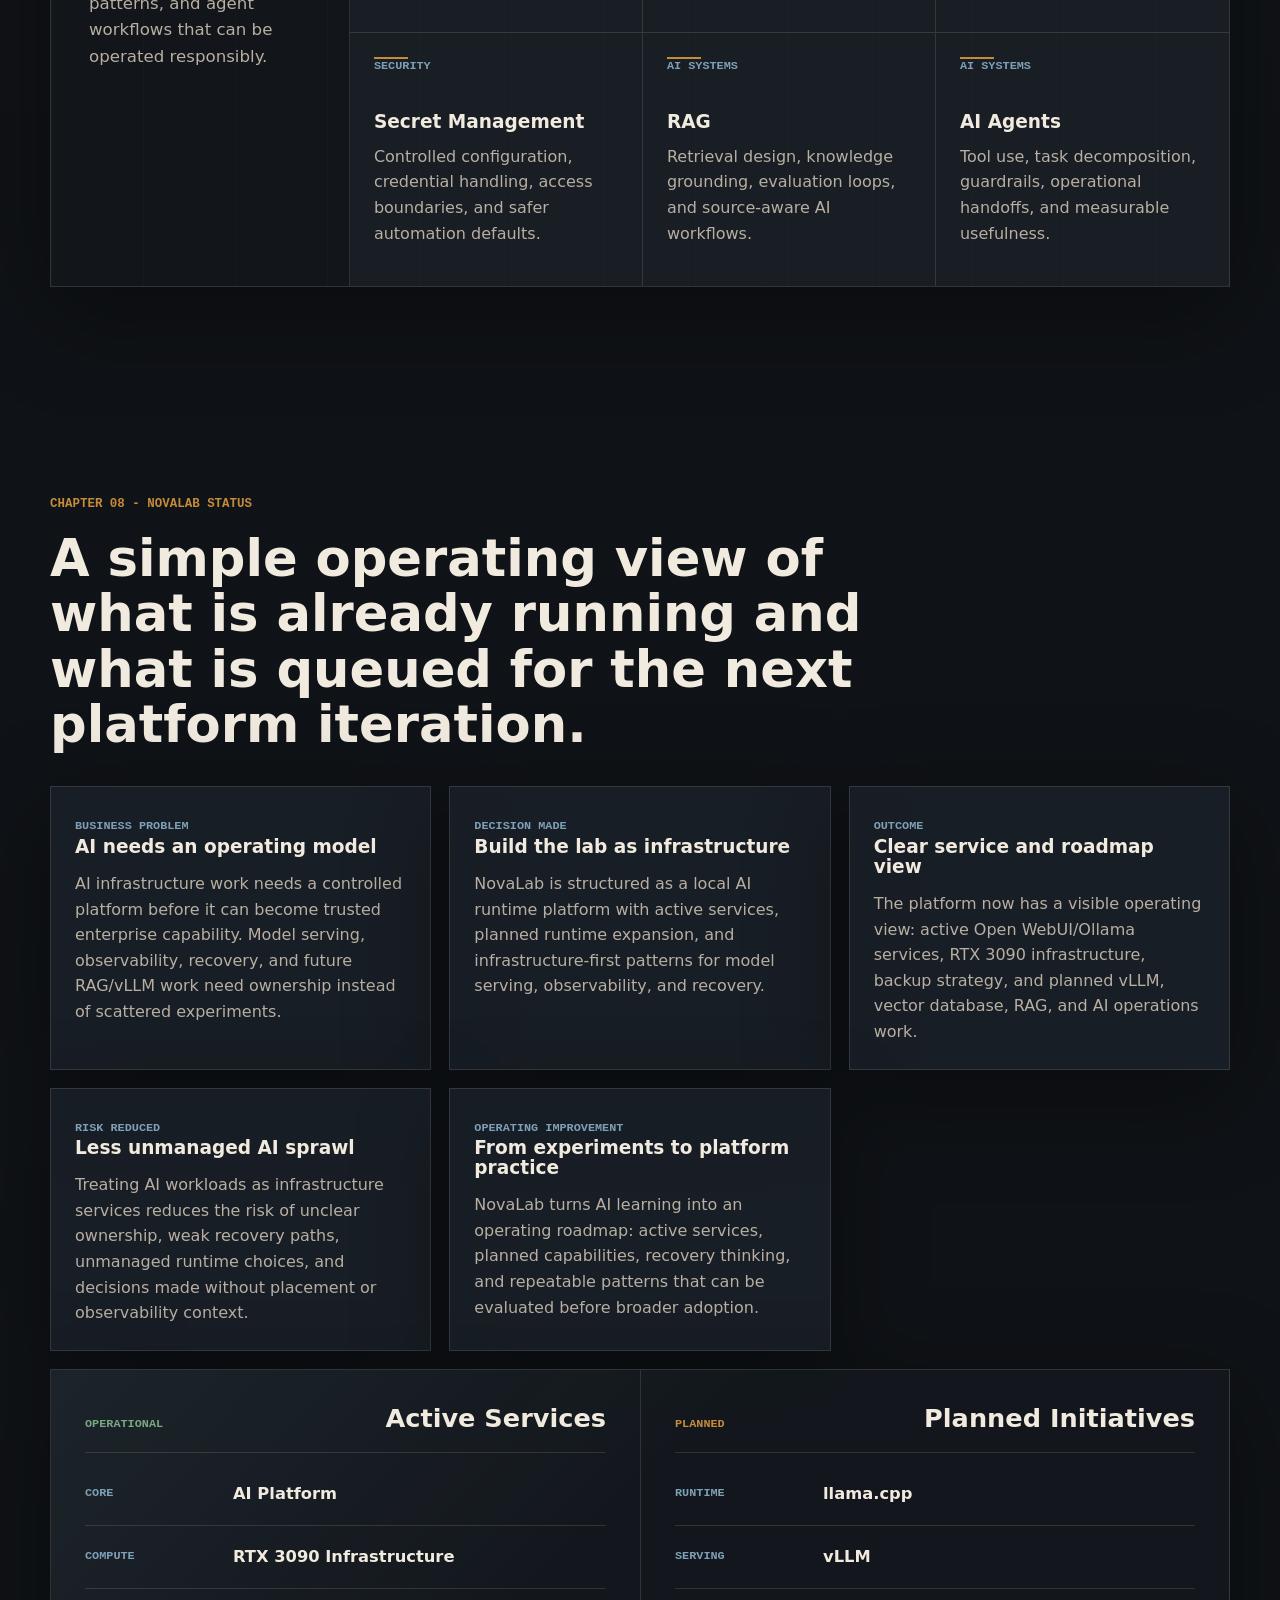
==== commit ce85f17f: "Portfolio v1.2 executive positioning and business impact improvements" ====
--- a/index.html
+++ b/index.html
@@ -114,6 +114,45 @@
         </div>
       </section>
 
+      <section class="section what-i-bring" aria-label="What I bring">
+        <div class="section-heading reveal">
+          <p class="eyebrow">What I Bring</p>
+          <h2>Senior infrastructure work is technical, operational, financial, and human all at once.</h2>
+        </div>
+        <div class="capability-grid">
+          <article class="capability-card reveal">
+            <span class="card-index">01</span>
+            <h3>Infrastructure Modernization Leadership</h3>
+            <p>Roadmaps, lifecycle decisions, phased delivery, and modernization work that keeps service continuity and stakeholder trust intact.</p>
+          </article>
+          <article class="capability-card reveal">
+            <span class="card-index">02</span>
+            <h3>Operational Excellence &amp; Service Delivery</h3>
+            <p>Reliable operations, incident discipline, recovery thinking, and service practices that help teams stay calm when systems matter.</p>
+          </article>
+          <article class="capability-card reveal">
+            <span class="card-index">03</span>
+            <h3>Hybrid Cloud &amp; Enterprise Infrastructure</h3>
+            <p>Practical judgment across cloud, on-prem, virtualization, data center, and platform decisions based on workload fit and business risk.</p>
+          </article>
+          <article class="capability-card reveal">
+            <span class="card-index">04</span>
+            <h3>Governance, Compliance &amp; Risk Reduction</h3>
+            <p>SOC readiness, documentation, controls alignment, and decision records that make infrastructure easier to trust, audit, and improve.</p>
+          </article>
+          <article class="capability-card reveal">
+            <span class="card-index">05</span>
+            <h3>Team Leadership &amp; Vendor Management</h3>
+            <p>Clear communication, team enablement, vendor coordination, and executive translation that turn technical work into decisions people can act on.</p>
+          </article>
+          <article class="capability-card reveal">
+            <span class="card-index">06</span>
+            <h3>AI Infrastructure &amp; Platform Direction</h3>
+            <p>Current hands-on lab work with local AI runtimes, GPU infrastructure, observability, recovery, and platform engineering patterns.</p>
+          </article>
+        </div>
+      </section>
+
       <section class="section projects" id="projects">
         <div class="section-heading reveal">
           <p class="eyebrow">Selected Work</p>
@@ -127,8 +166,8 @@
             </div>
             <h3>NovaLab AI Runtime Platform</h3>
             <p>
-              Operating view of a local AI platform direction: active runtime services, planned vLLM and RAG expansion,
-              and an infrastructure-first approach to model serving, observability, and recovery.
+              Creates a controlled AI infrastructure environment for evaluating model serving, runtime observability,
+              recovery, and future RAG/vLLM work before broader adoption.
             </p>
             <ul class="project-tags" aria-label="Project stack">
               <li>AI Infrastructure</li>
@@ -146,8 +185,8 @@
             </div>
             <h3>Building a Local AI Infrastructure Platform</h3>
             <p>
-              Built a recoverable local AI platform on Proxmox with an RTX 3090, NVIDIA 595.80, CUDA 13.2, Open WebUI,
-              Ollama, and GPT-OSS 20B validation after resolving GPU driver ownership conflicts.
+              Converted an unstable AI lab environment into a validated, recoverable platform baseline on Proxmox with
+              RTX 3090 GPU acceleration, Open WebUI, Ollama, and documented recovery controls.
             </p>
             <ul class="project-tags" aria-label="Project stack">
               <li>Proxmox</li>
@@ -188,8 +227,8 @@
             </div>
             <h3>Chron0s Enterprise Time Architecture</h3>
             <p>
-              Built a GPS-backed Raspberry Pi time source into an enterprise-style time hierarchy for identity,
-              virtualization, firewall, backup, storage, AI infrastructure, and security monitoring systems.
+              Reduced infrastructure time-sync risk by turning a GPS-backed Raspberry Pi source into an
+              enterprise-style hierarchy for identity, logging, security monitoring, backups, and core systems.
             </p>
             <ul class="project-tags" aria-label="Project stack">
               <li>Raspberry Pi 5</li>
@@ -836,6 +875,7 @@
     <footer class="site-footer">
       <span>Matt Smalling</span>
       <span>Infrastructure Modernization - Platform Engineering - AI Infrastructure</span>
+      <span>Portfolio Updated: June 2026</span>
     </footer>
 
     <script src="src/main.js"></script>
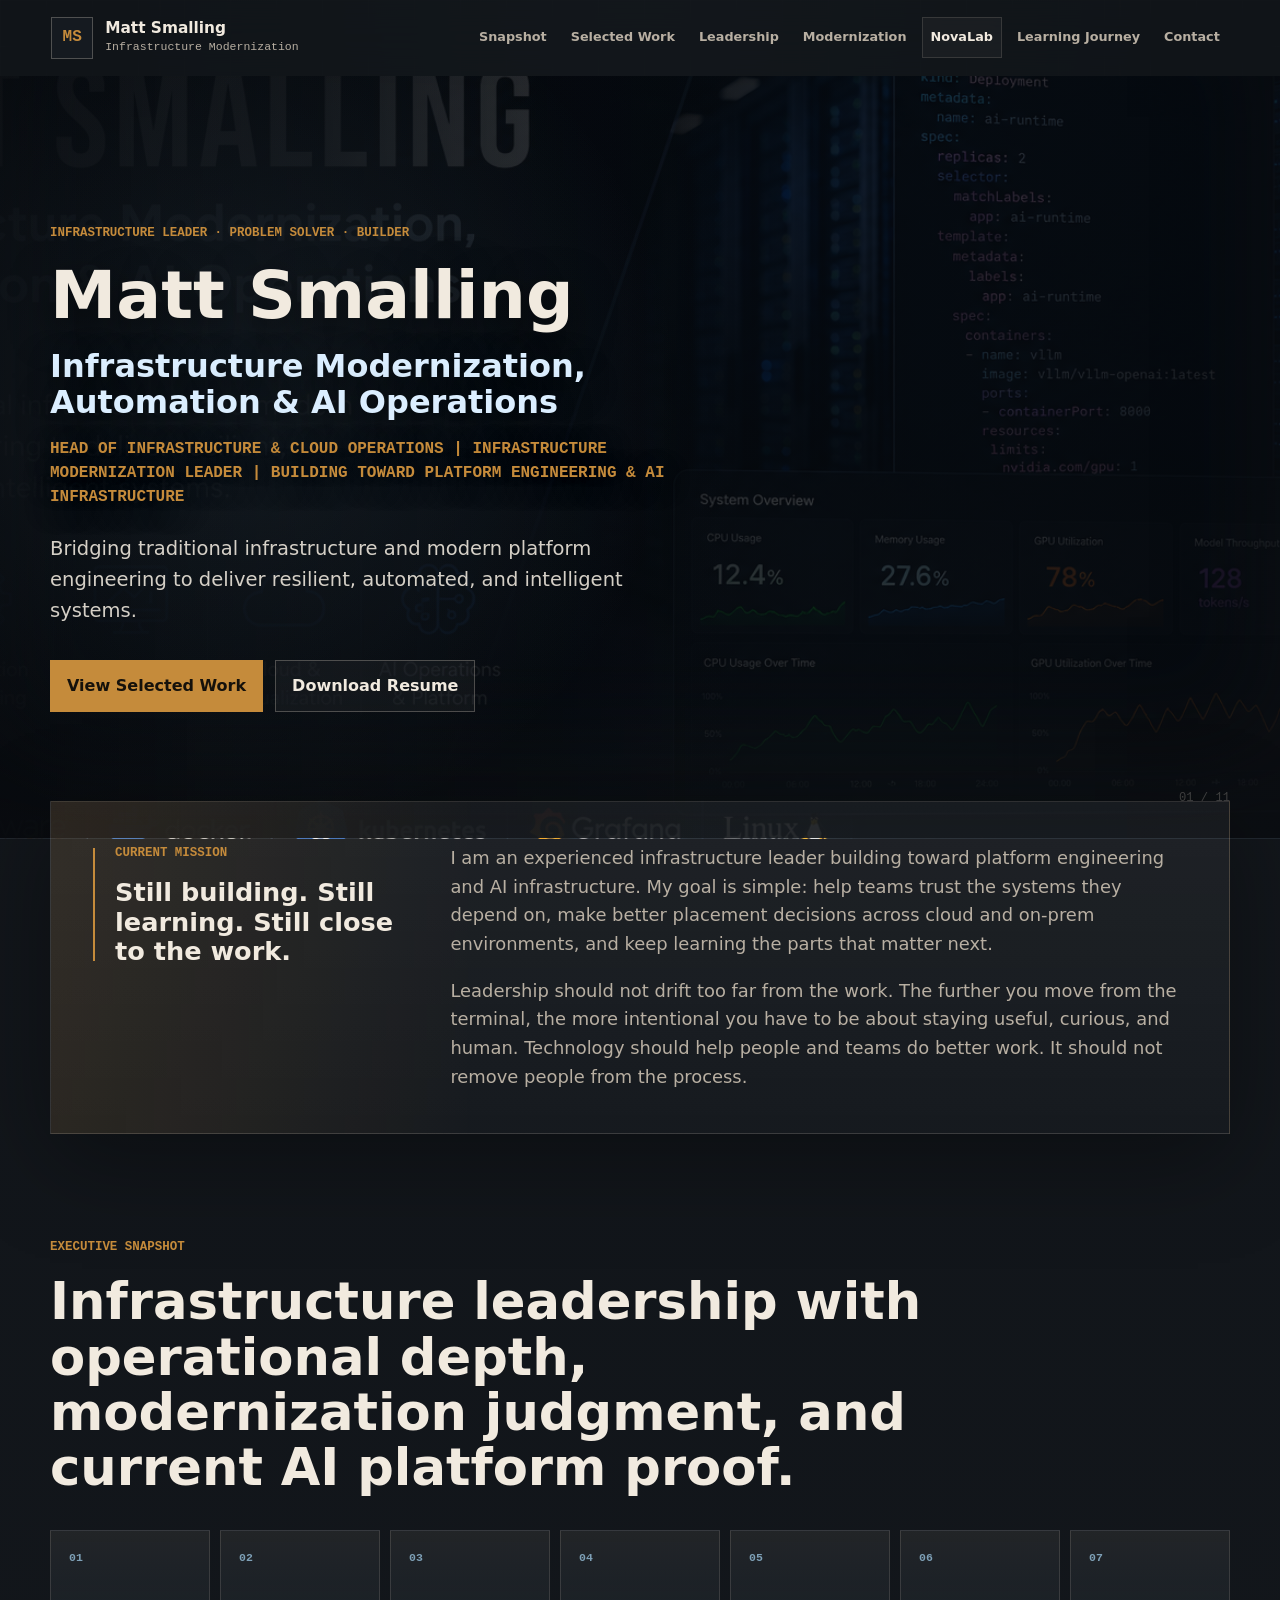
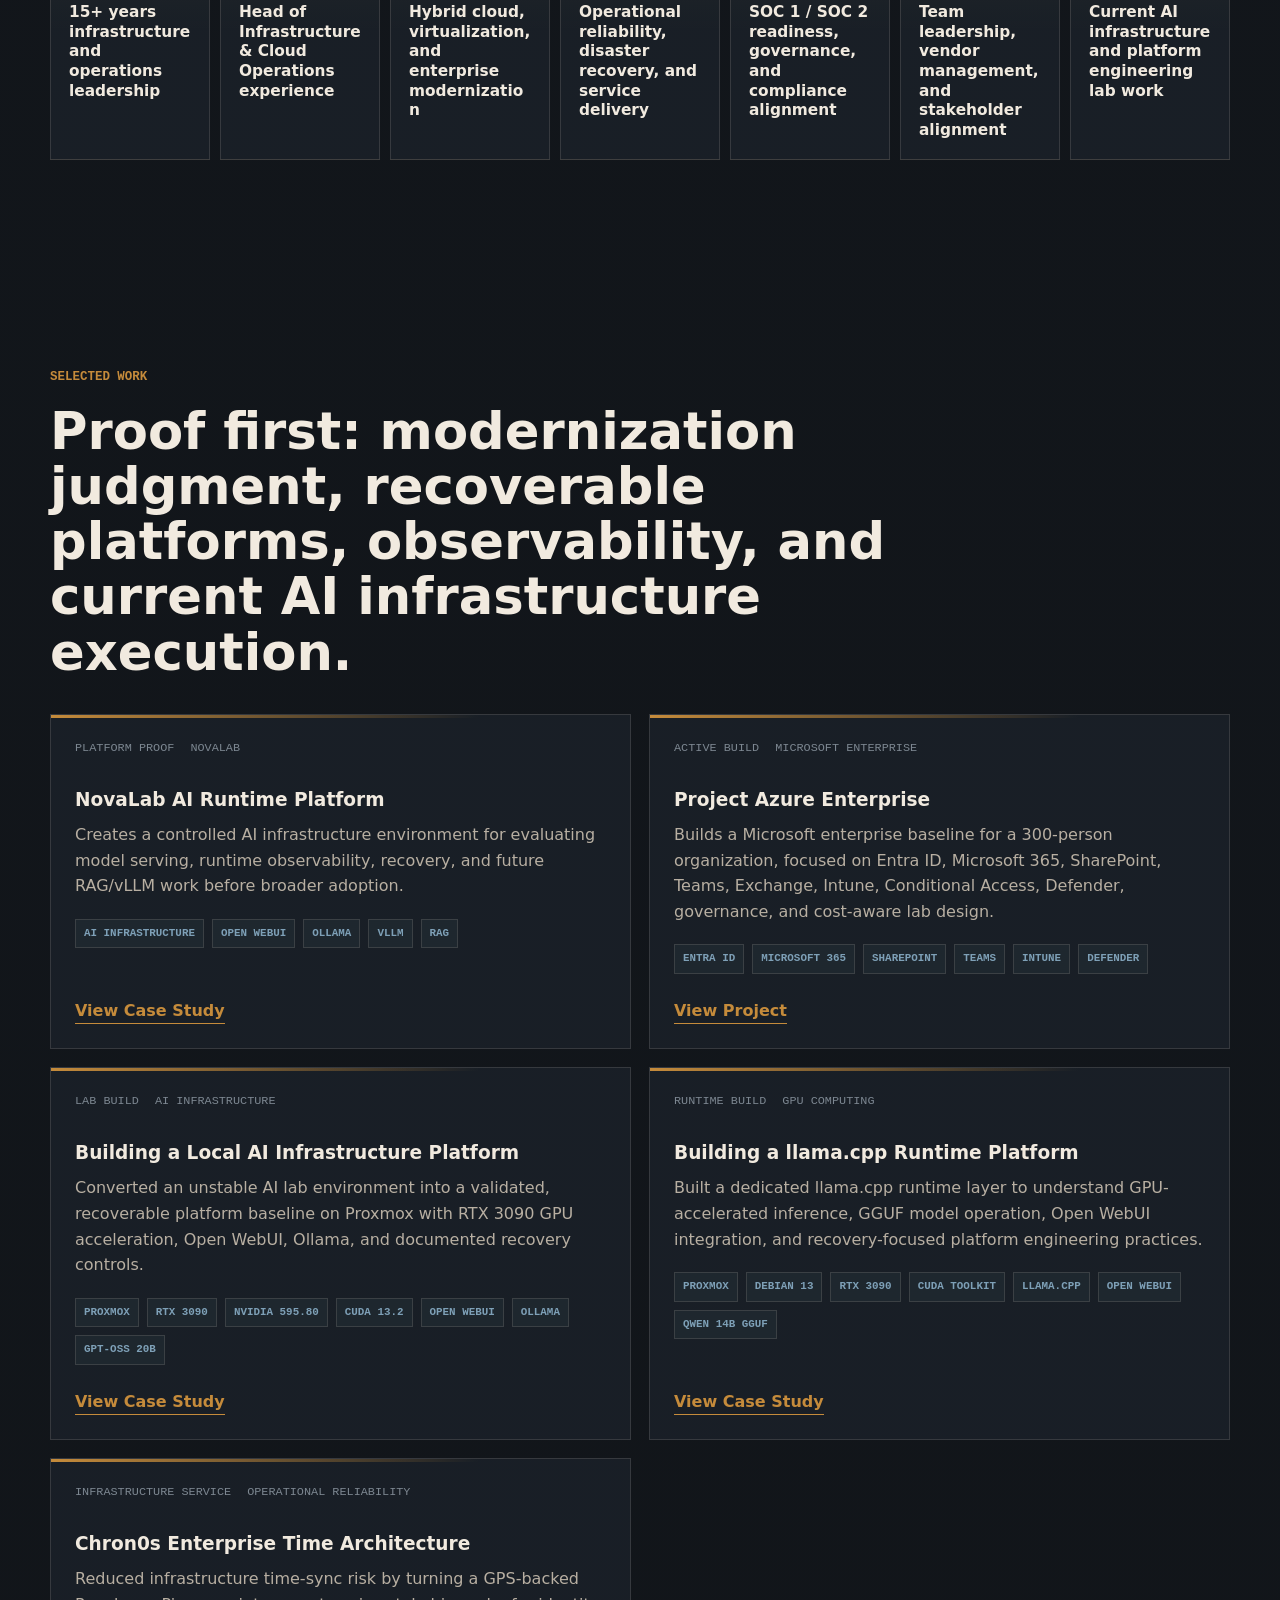
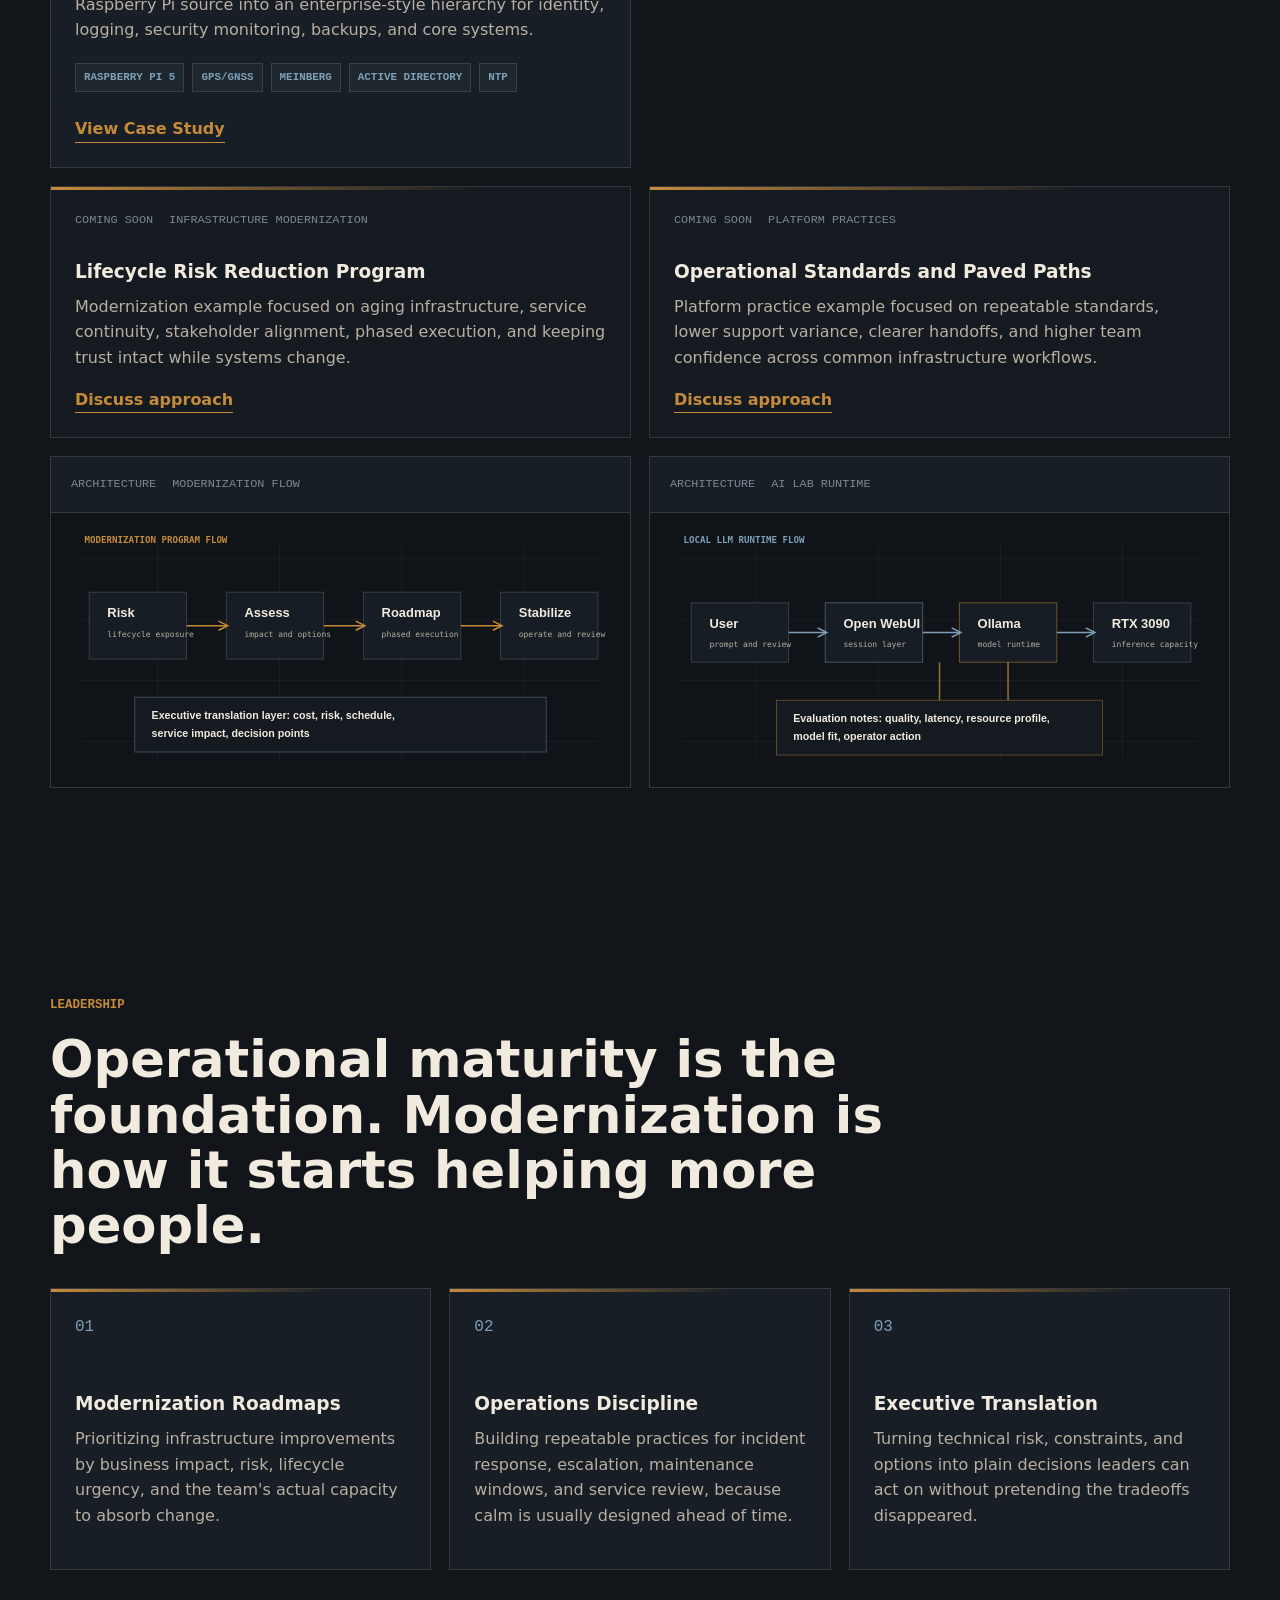
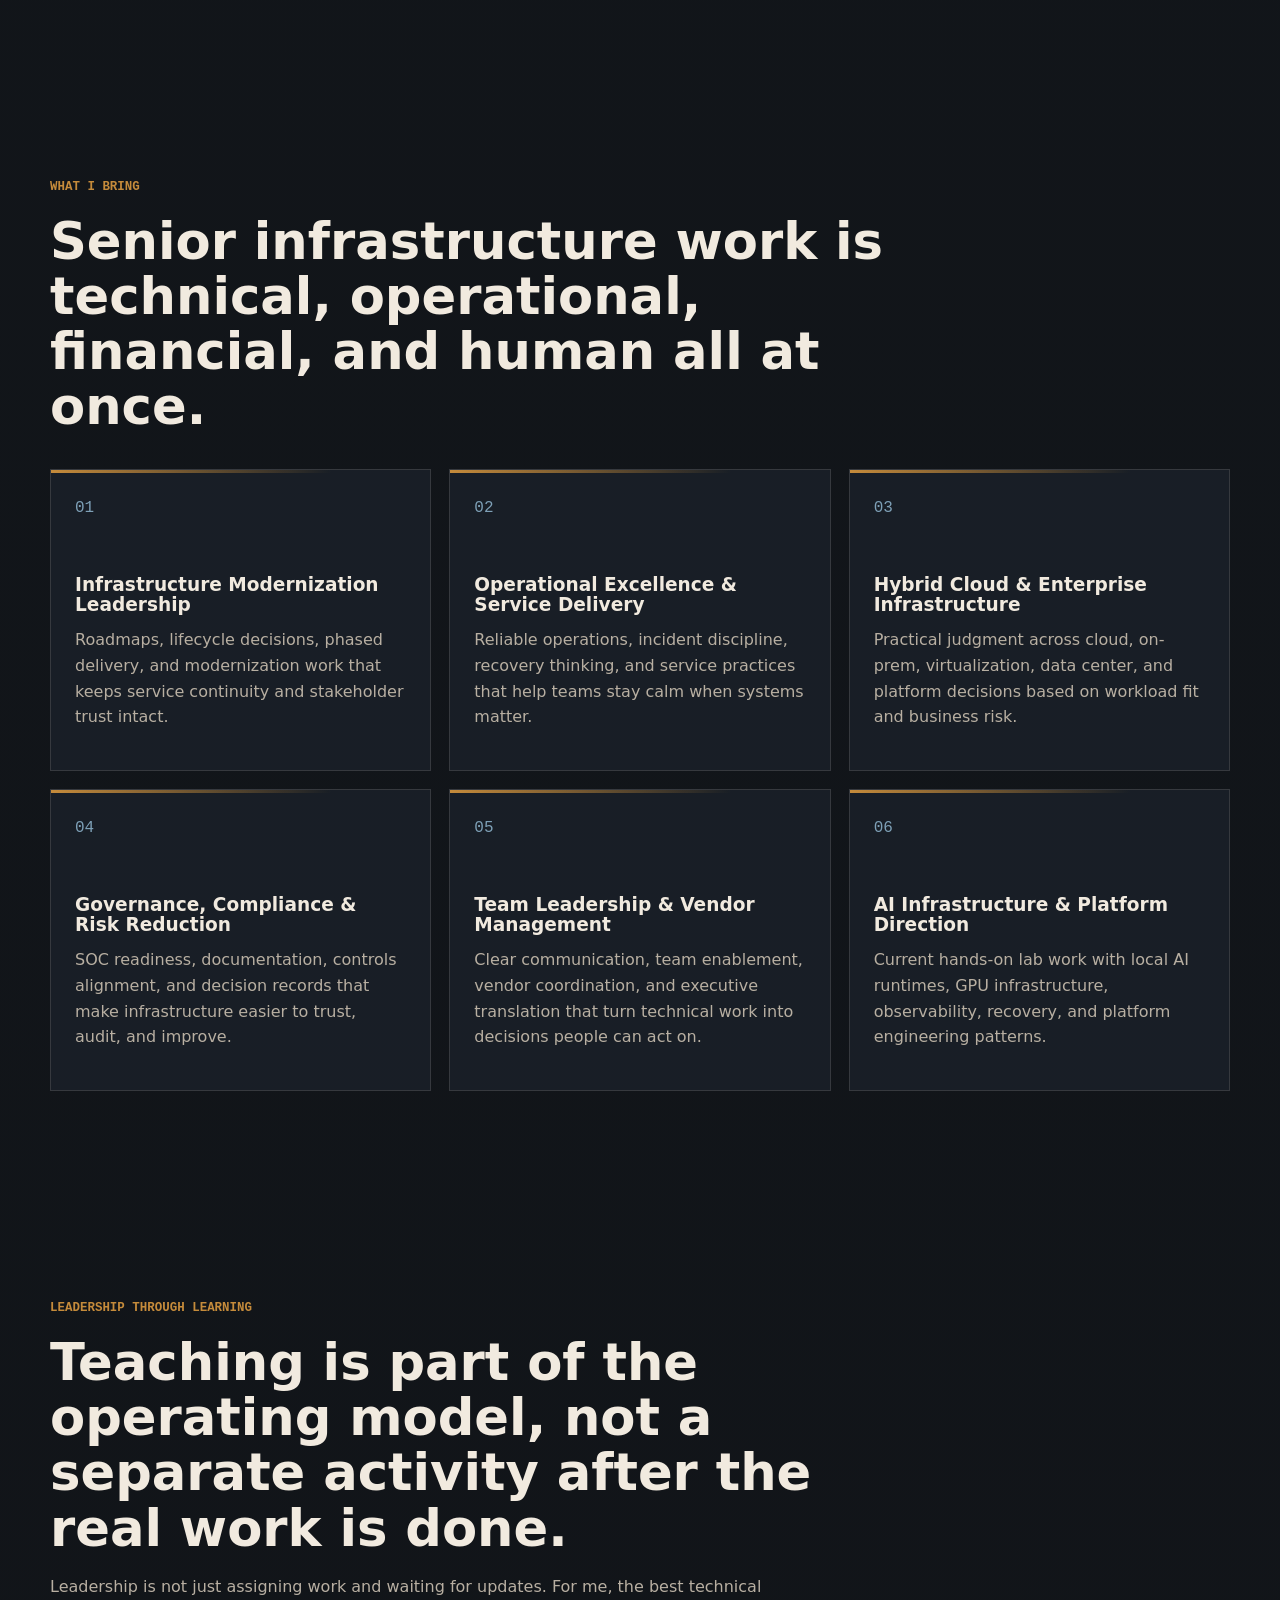
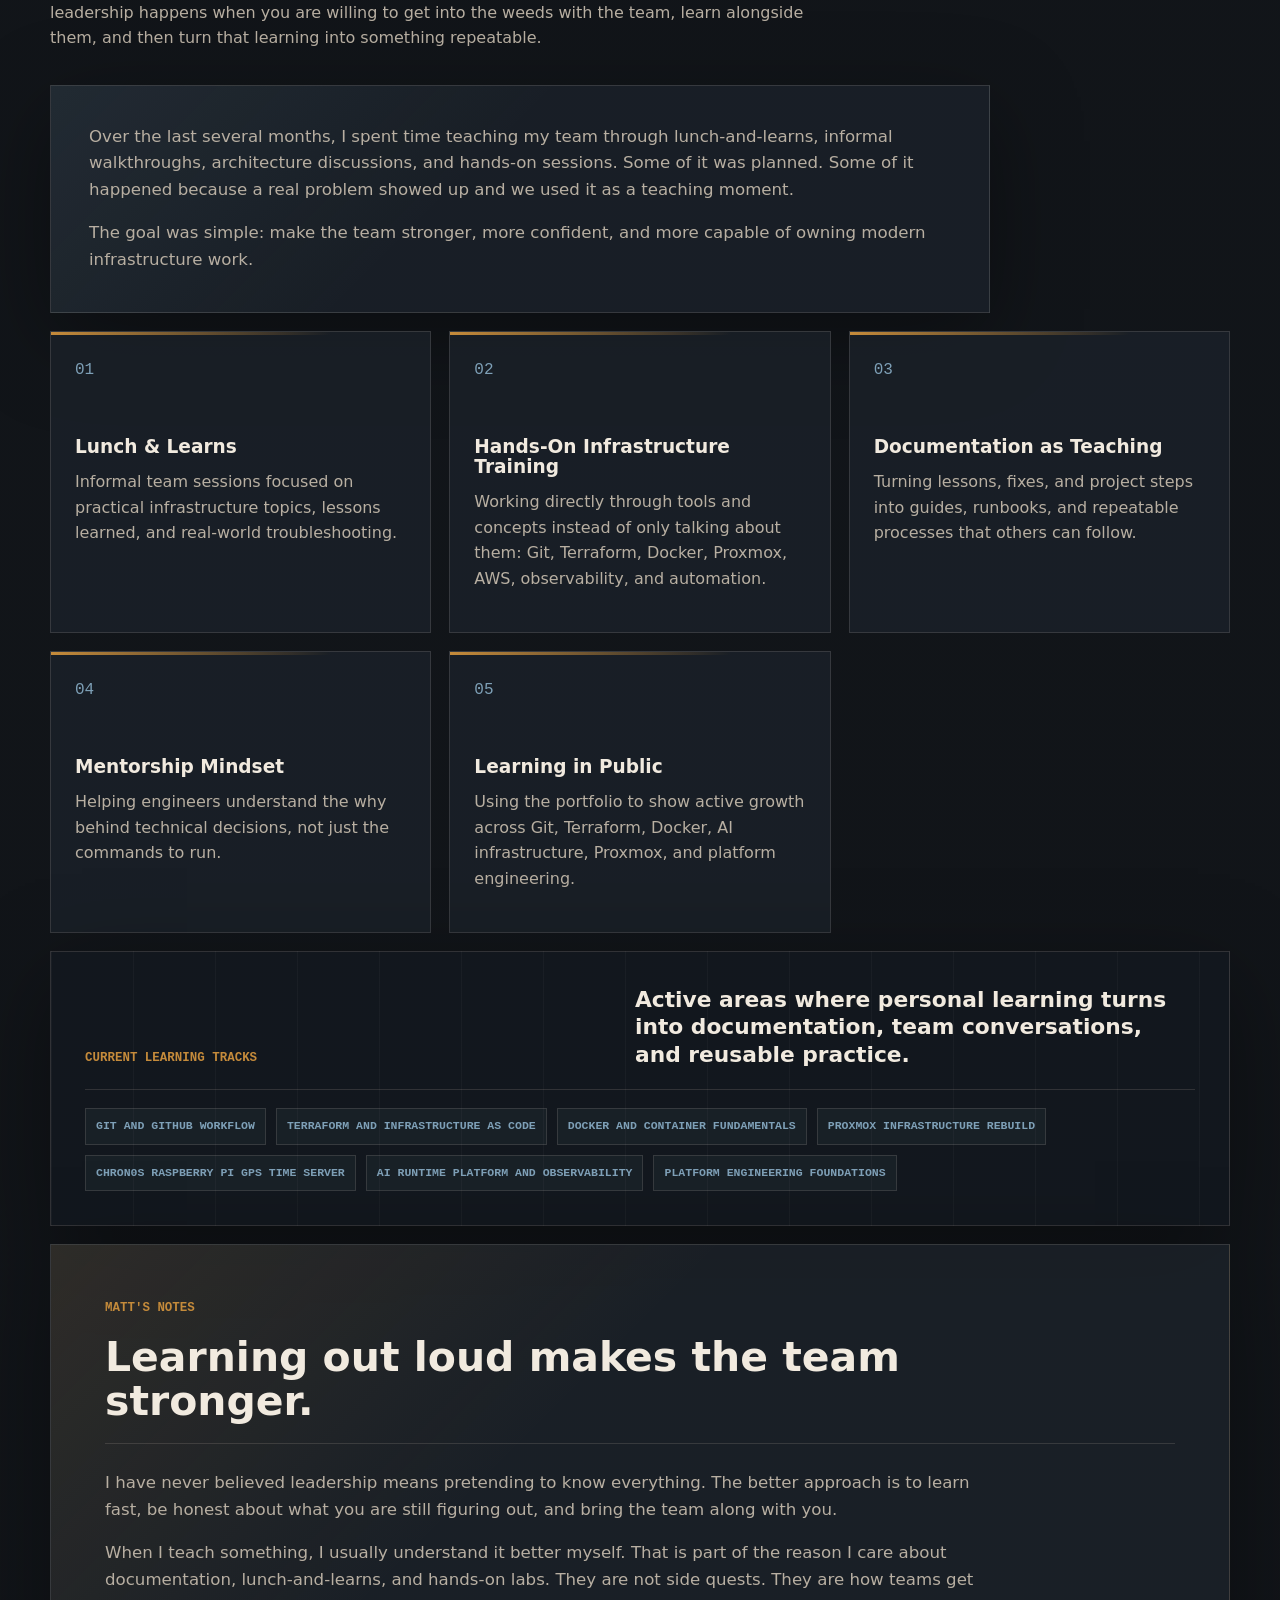
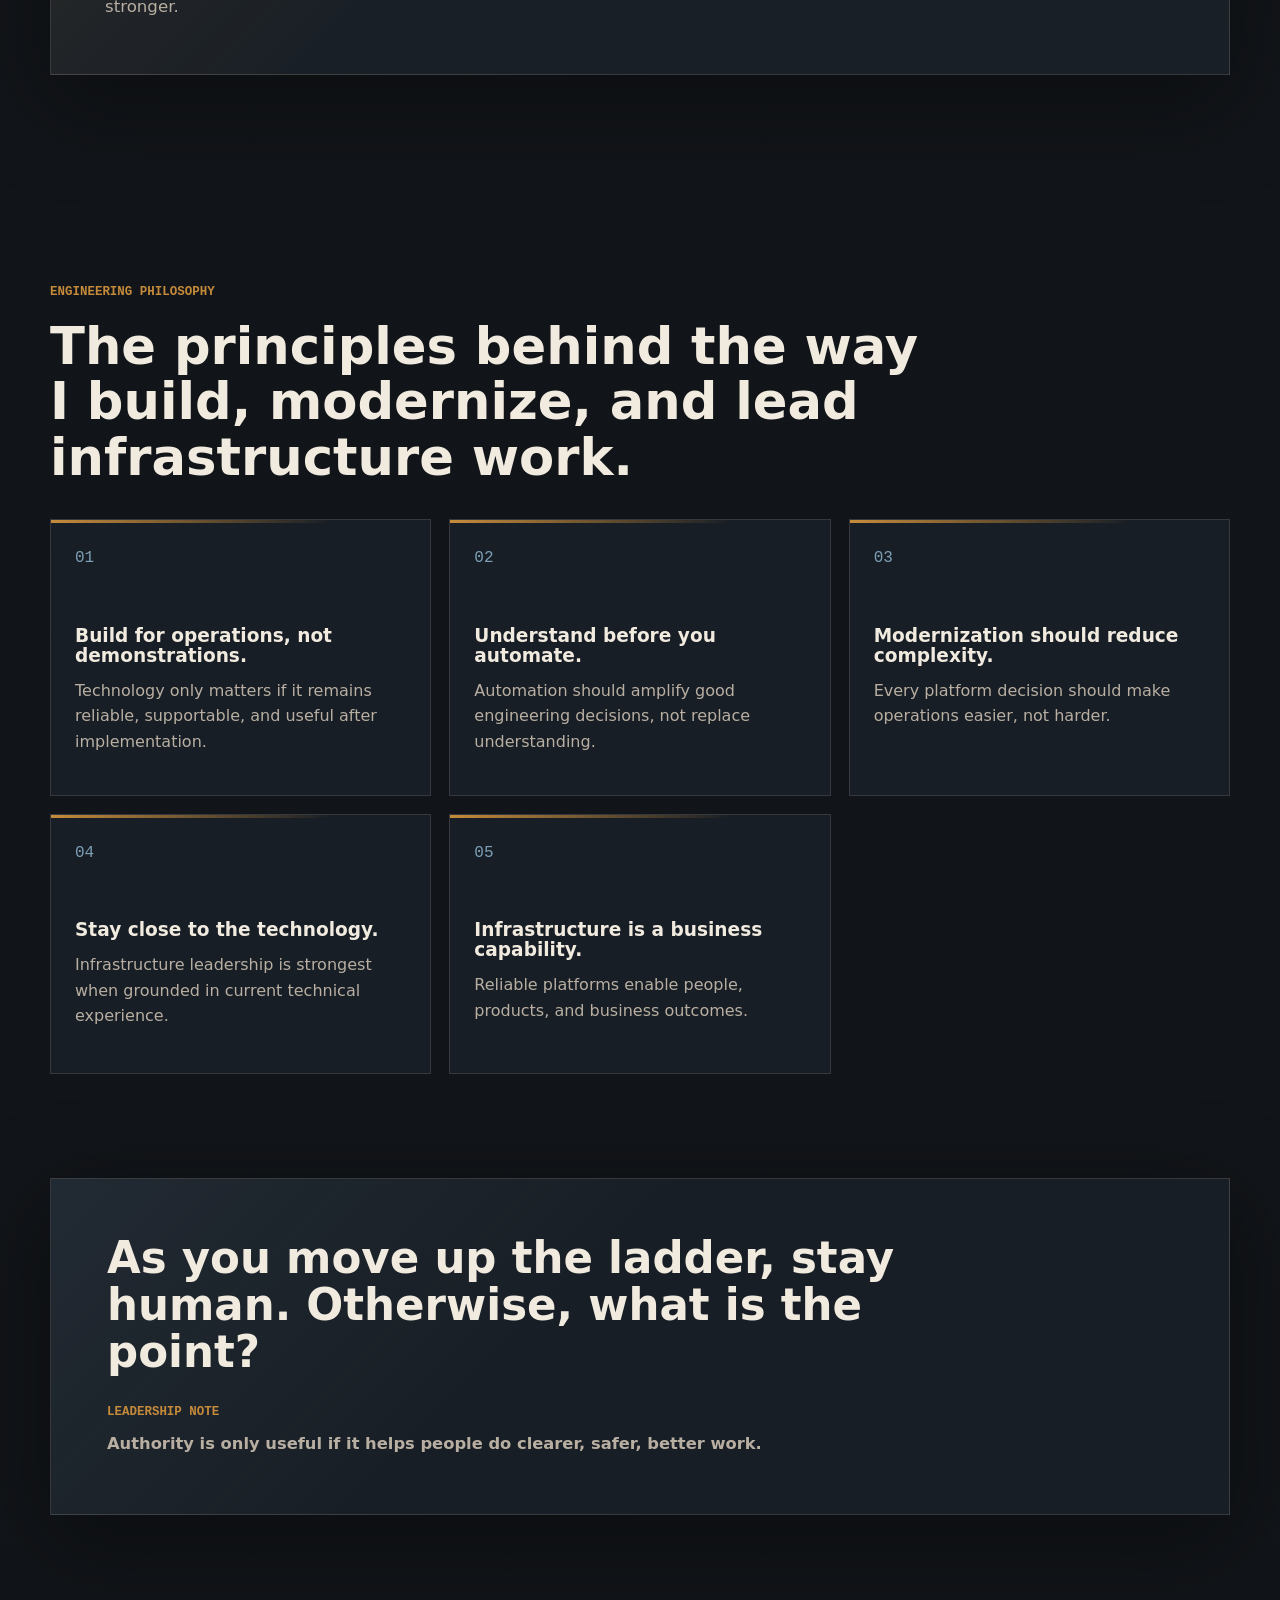
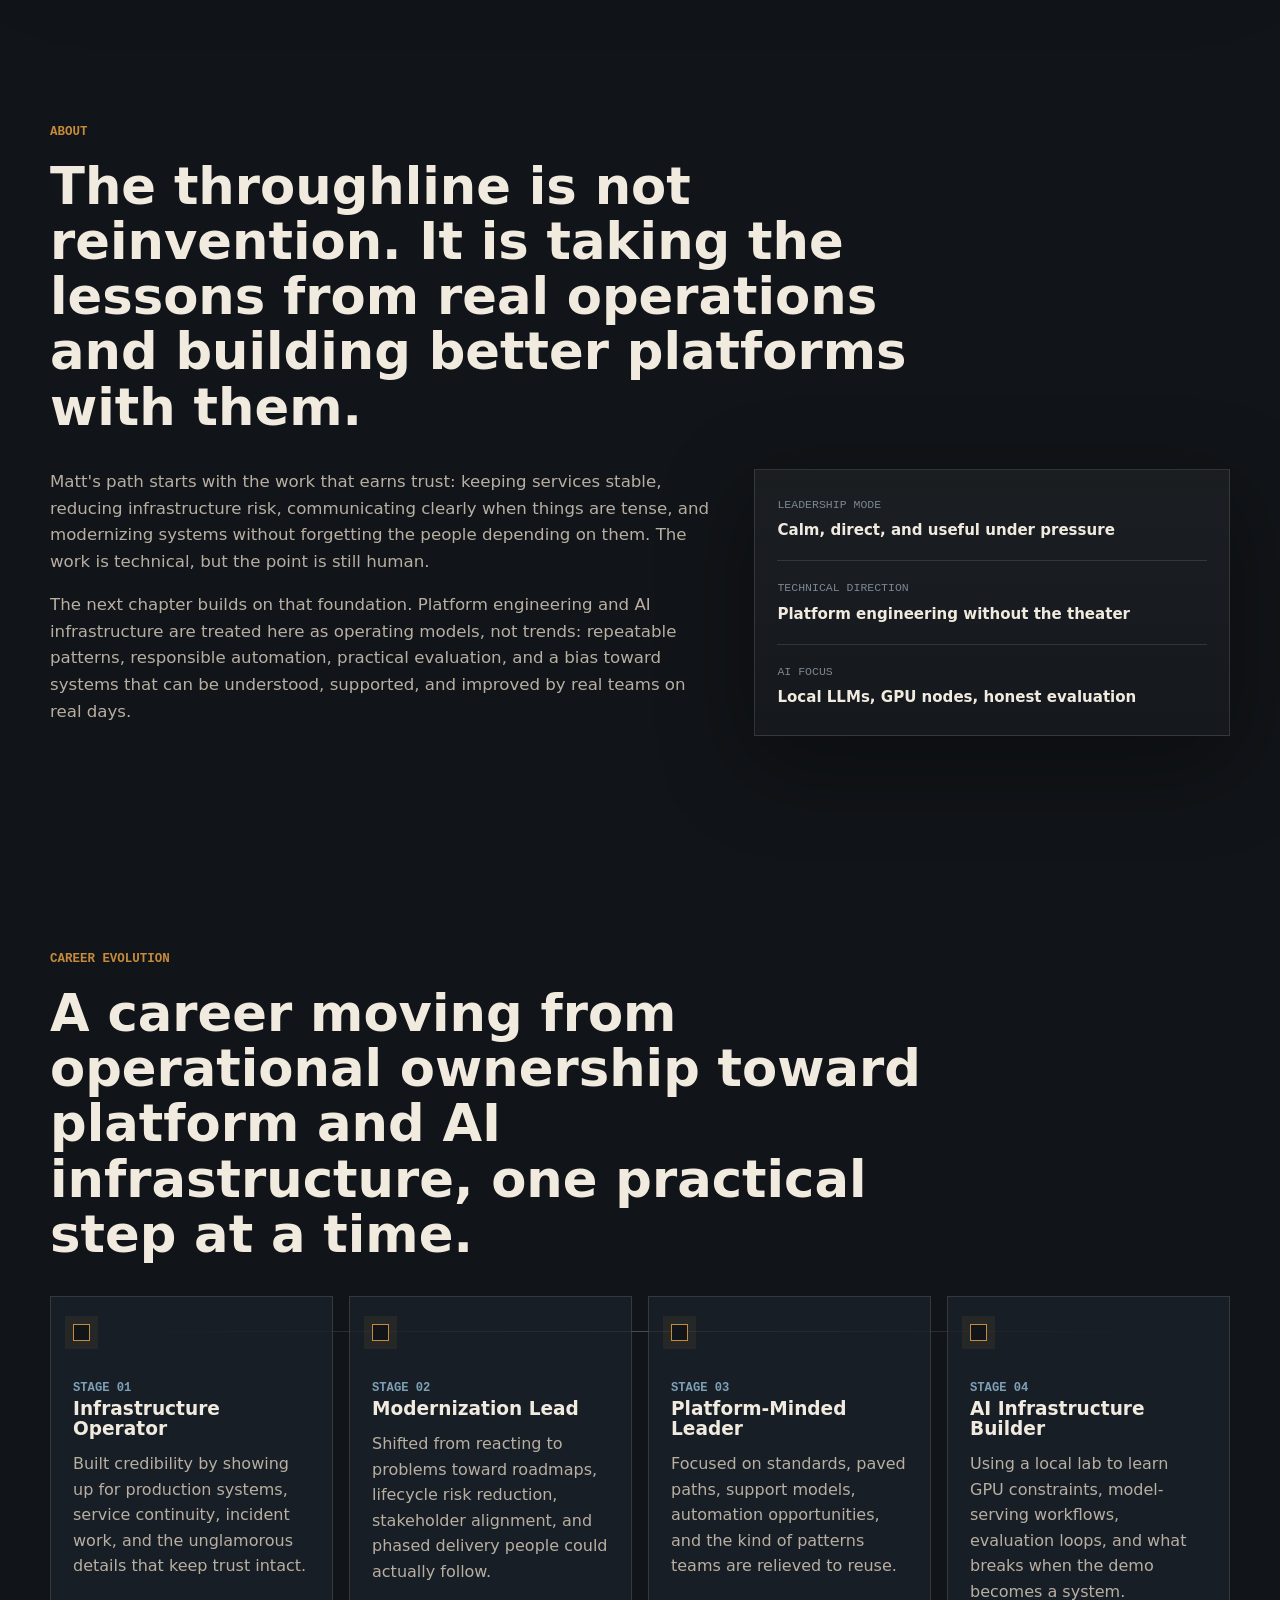
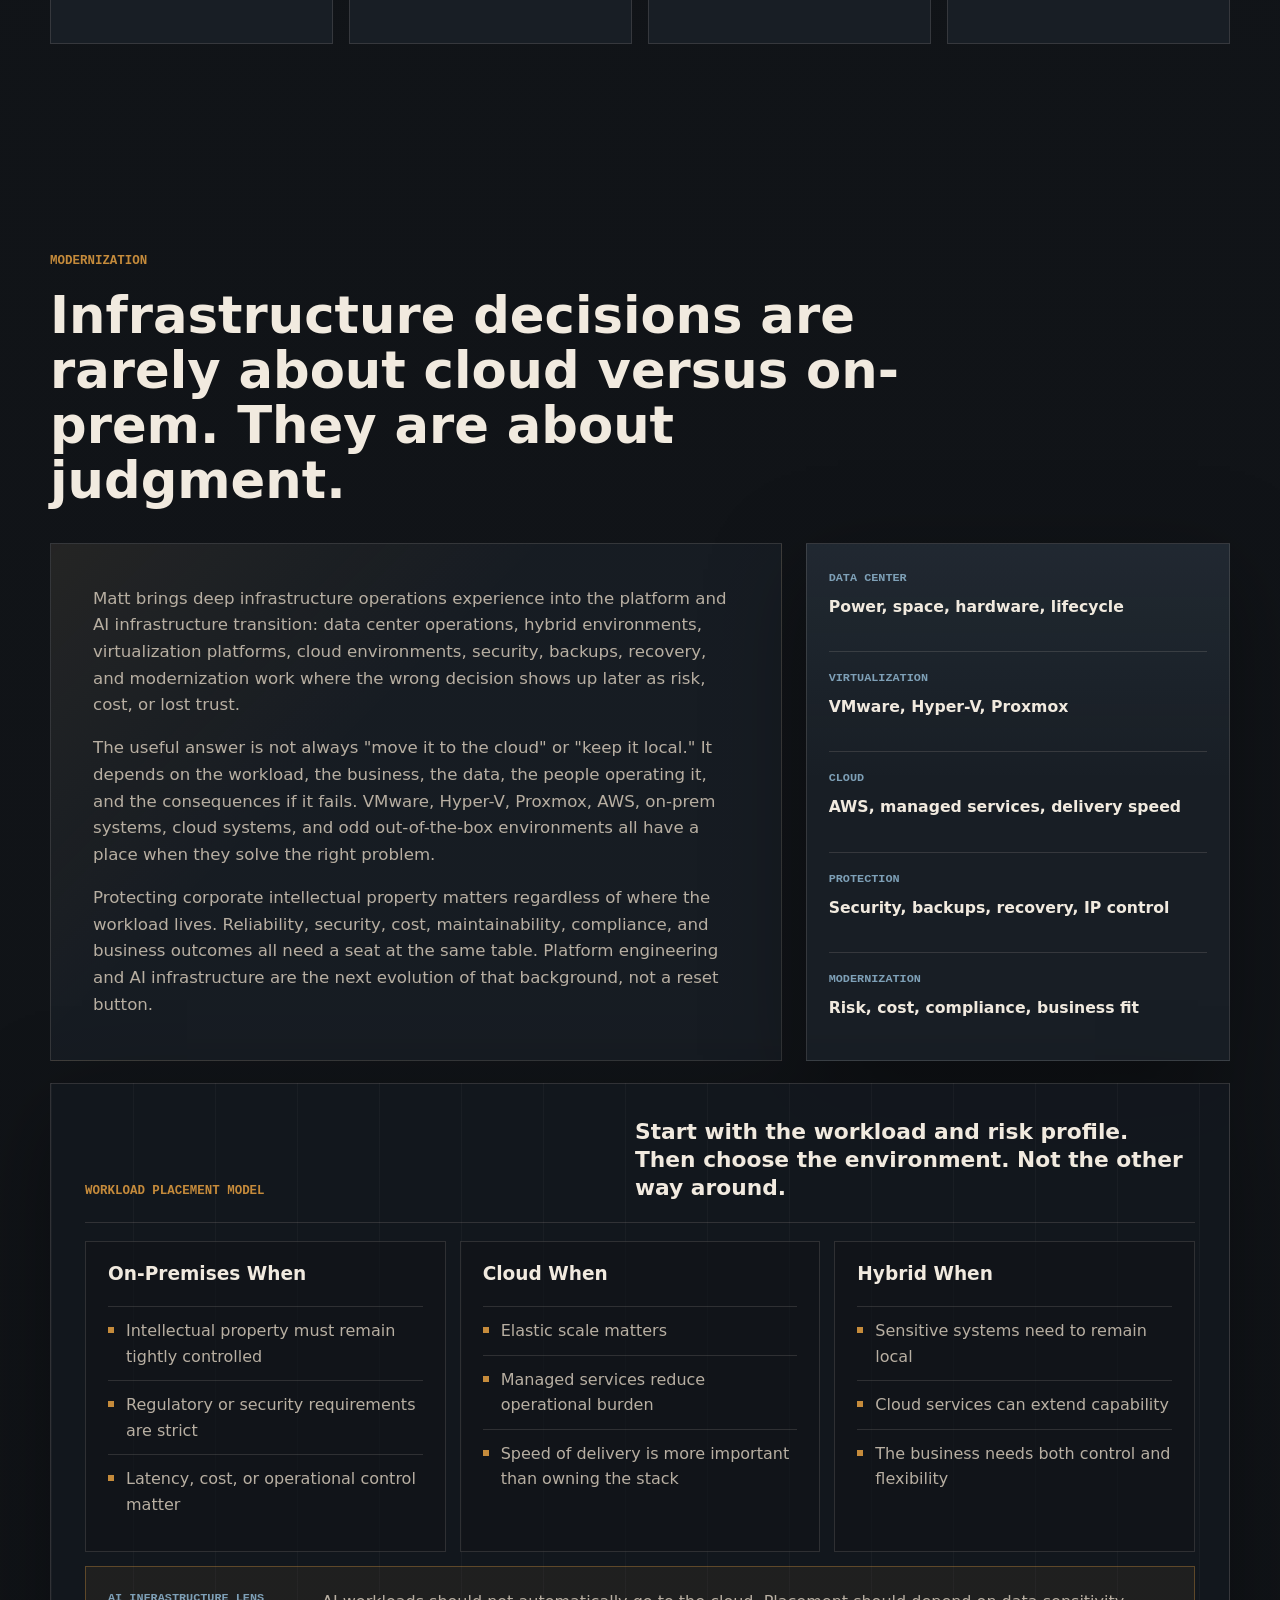
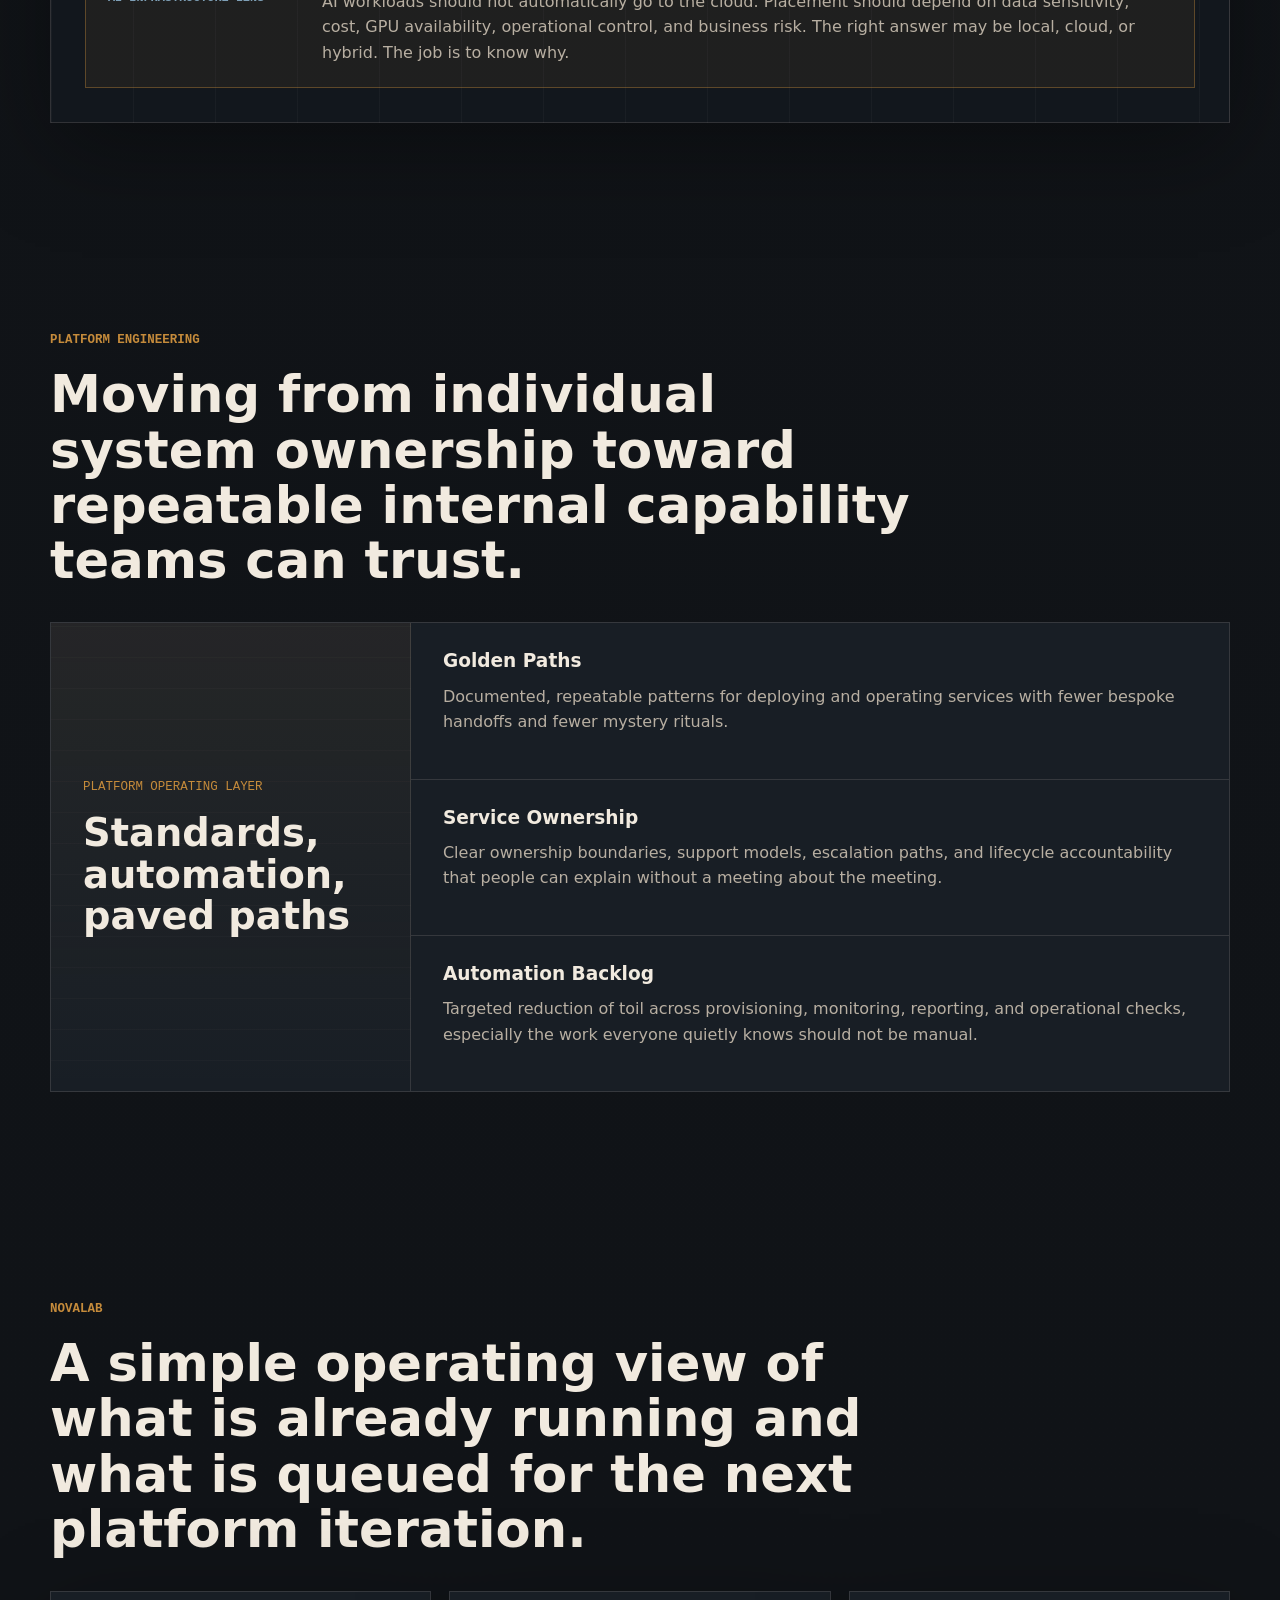
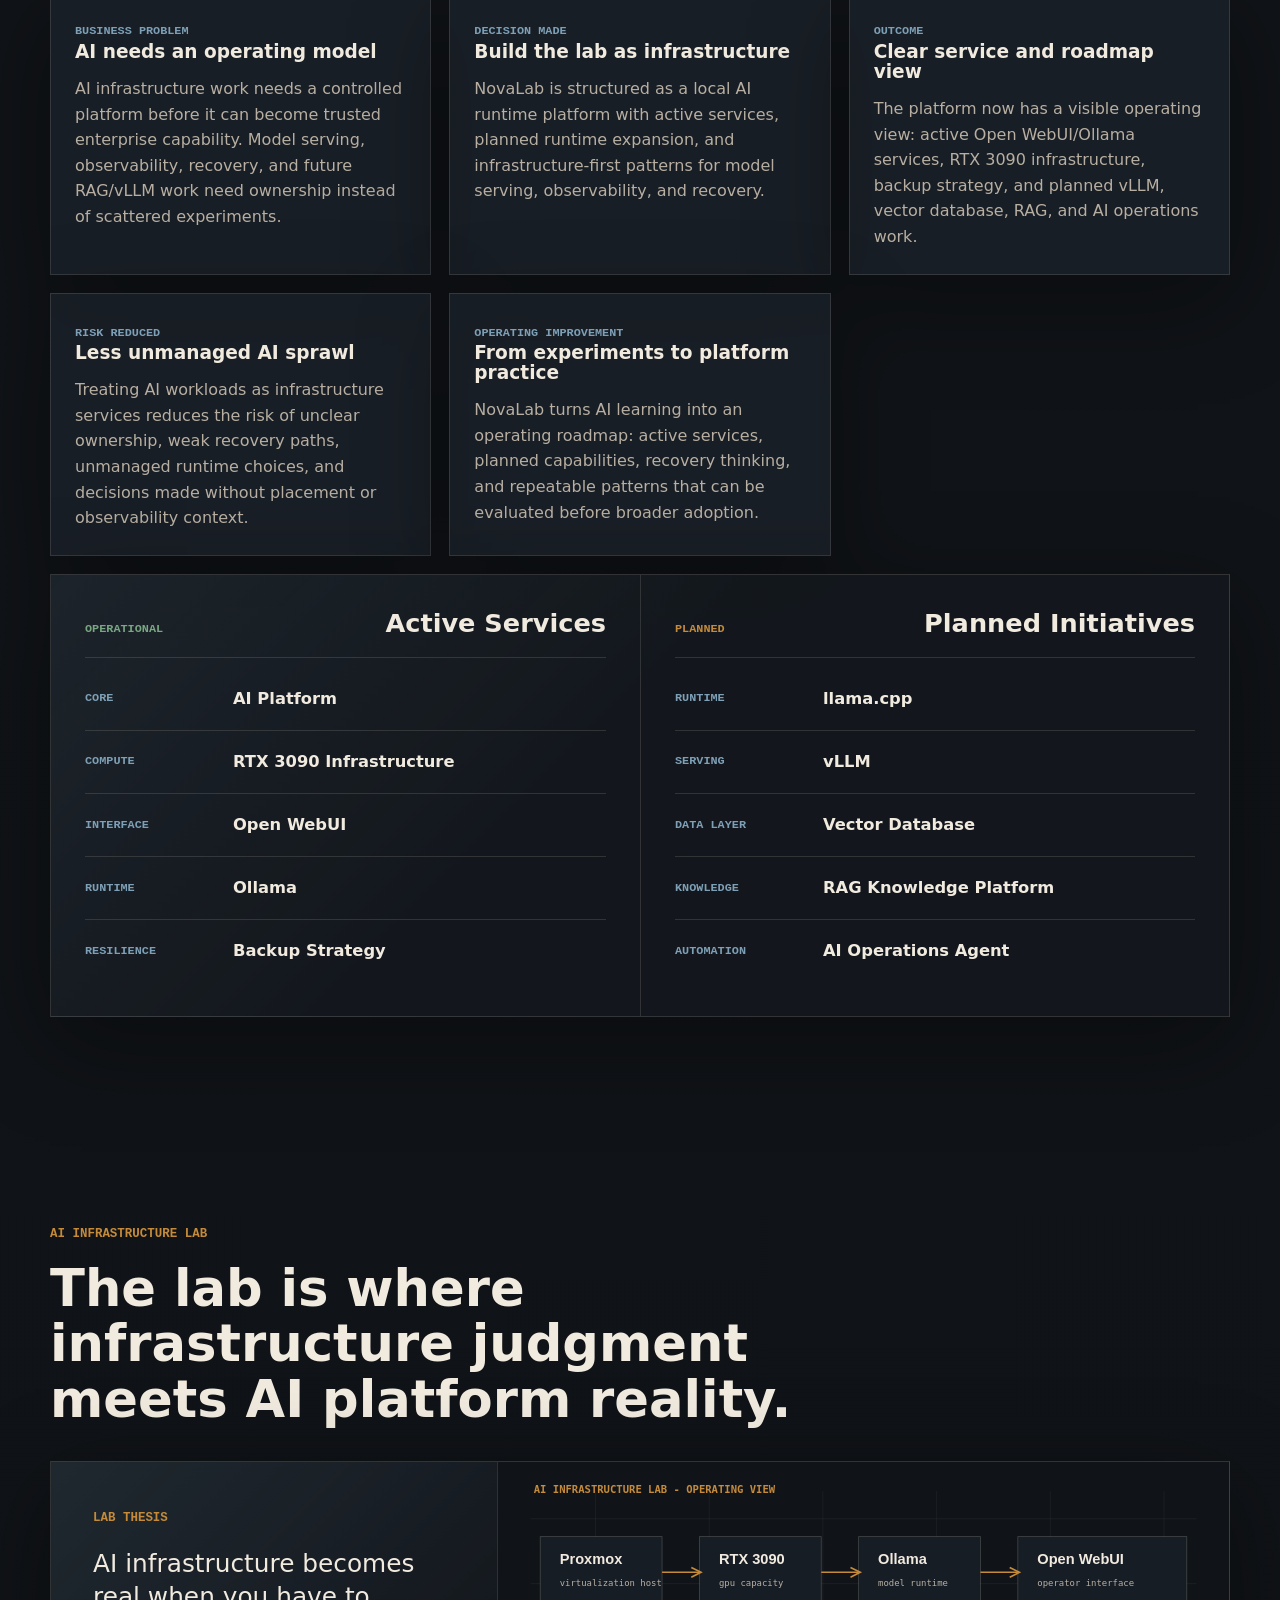
==== commit 55cded06: "feat: restructure homepage and establish NovaLab flagship case study" ====
--- a/index.html
+++ b/index.html
@@ -31,8 +31,8 @@
         <a href="#projects">Selected Work</a>
         <a href="#leadership">Leadership</a>
         <a href="#philosophy">Modernization</a>
-        <a href="#lab">AI Platform</a>
-        <a href="#learning-dashboard">Learning</a>
+        <a href="#novalab-status">NovaLab</a>
+        <a href="#learning">Learning Journey</a>
         <a href="#contact">Contact</a>
       </nav>
     </header>
@@ -58,6 +58,7 @@
         </div>
       </section>
 
+
       <section class="mission-banner section reveal" aria-label="Current mission">
         <div class="mission-kicker">
           <span>Current Mission</span>
@@ -77,6 +78,7 @@
         </div>
       </section>
 
+
       <section class="section executive-snapshot" id="snapshot">
         <div class="section-heading reveal">
           <p class="eyebrow">Executive Snapshot</p>
@@ -114,44 +116,6 @@
         </div>
       </section>
 
-      <section class="section what-i-bring" aria-label="What I bring">
-        <div class="section-heading reveal">
-          <p class="eyebrow">What I Bring</p>
-          <h2>Senior infrastructure work is technical, operational, financial, and human all at once.</h2>
-        </div>
-        <div class="capability-grid">
-          <article class="capability-card reveal">
-            <span class="card-index">01</span>
-            <h3>Infrastructure Modernization Leadership</h3>
-            <p>Roadmaps, lifecycle decisions, phased delivery, and modernization work that keeps service continuity and stakeholder trust intact.</p>
-          </article>
-          <article class="capability-card reveal">
-            <span class="card-index">02</span>
-            <h3>Operational Excellence &amp; Service Delivery</h3>
-            <p>Reliable operations, incident discipline, recovery thinking, and service practices that help teams stay calm when systems matter.</p>
-          </article>
-          <article class="capability-card reveal">
-            <span class="card-index">03</span>
-            <h3>Hybrid Cloud &amp; Enterprise Infrastructure</h3>
-            <p>Practical judgment across cloud, on-prem, virtualization, data center, and platform decisions based on workload fit and business risk.</p>
-          </article>
-          <article class="capability-card reveal">
-            <span class="card-index">04</span>
-            <h3>Governance, Compliance &amp; Risk Reduction</h3>
-            <p>SOC readiness, documentation, controls alignment, and decision records that make infrastructure easier to trust, audit, and improve.</p>
-          </article>
-          <article class="capability-card reveal">
-            <span class="card-index">05</span>
-            <h3>Team Leadership &amp; Vendor Management</h3>
-            <p>Clear communication, team enablement, vendor coordination, and executive translation that turn technical work into decisions people can act on.</p>
-          </article>
-          <article class="capability-card reveal">
-            <span class="card-index">06</span>
-            <h3>AI Infrastructure &amp; Platform Direction</h3>
-            <p>Current hands-on lab work with local AI runtimes, GPU infrastructure, observability, recovery, and platform engineering patterns.</p>
-          </article>
-        </div>
-      </section>
 
       <section class="section projects" id="projects">
         <div class="section-heading reveal">
@@ -176,7 +140,27 @@
               <li>vLLM</li>
               <li>RAG</li>
             </ul>
-            <a href="#novalab-status">View Lab Status</a>
+            <a href="projects/novalab-ai-runtime-platform.html">View Case Study</a>
+          </article>
+          <article class="project-card reveal">
+            <div class="project-meta">
+              <span>Active Build</span>
+              <span>Microsoft Enterprise</span>
+            </div>
+            <h3>Project Azure Enterprise</h3>
+            <p>
+              Builds a Microsoft enterprise baseline for a 300-person organization, focused on Entra ID, Microsoft 365,
+              SharePoint, Teams, Exchange, Intune, Conditional Access, Defender, governance, and cost-aware lab design.
+            </p>
+            <ul class="project-tags" aria-label="Project stack">
+              <li>Entra ID</li>
+              <li>Microsoft 365</li>
+              <li>SharePoint</li>
+              <li>Teams</li>
+              <li>Intune</li>
+              <li>Defender</li>
+            </ul>
+            <a href="projects/project-azure-enterprise.html">View Project</a>
           </article>
           <article class="project-card reveal">
             <div class="project-meta">
@@ -284,83 +268,10 @@
         </div>
       </section>
 
-      <section class="section about" id="about">
-        <div class="section-heading reveal">
-          <p class="eyebrow">Chapter 01 - About</p>
-          <h2>The throughline is not reinvention. It is taking the lessons from real operations and building better platforms with them.</h2>
-        </div>
-        <div class="split-content">
-          <div class="prose reveal">
-            <p>
-              Matt's path starts with the work that earns trust: keeping services stable, reducing infrastructure risk,
-              communicating clearly when things are tense, and modernizing systems without forgetting the people
-              depending on them. The work is technical, but the point is still human.
-            </p>
-            <p>
-              The next chapter builds on that foundation. Platform engineering and AI infrastructure are treated here
-              as operating models, not trends: repeatable patterns, responsible automation, practical evaluation, and a
-              bias toward systems that can be understood, supported, and improved by real teams on real days.
-            </p>
-          </div>
-          <div class="signal-board reveal">
-            <div class="signal-row">
-              <span>Leadership Mode</span>
-              <strong>Calm, direct, and useful under pressure</strong>
-            </div>
-            <div class="signal-row">
-              <span>Technical Direction</span>
-              <strong>Platform engineering without the theater</strong>
-            </div>
-            <div class="signal-row">
-              <span>AI Focus</span>
-              <strong>Local LLMs, GPU nodes, honest evaluation</strong>
-            </div>
-          </div>
-        </div>
-      </section>
-
-      <section class="section human-note">
-        <blockquote class="leader-quote reveal">
-          <p>As you move up the ladder, stay human. Otherwise, what is the point?</p>
-          <footer>
-            <span>Leadership note</span>
-            <strong>Authority is only useful if it helps people do clearer, safer, better work.</strong>
-          </footer>
-        </blockquote>
-      </section>
-
-      <section class="section evolution" id="evolution">
-        <div class="section-heading reveal">
-          <p class="eyebrow">Chapter 02 - Career Evolution</p>
-          <h2>A career moving from operational ownership toward platform and AI infrastructure, one practical step at a time.</h2>
-        </div>
-        <div class="career-track">
-          <article class="career-step reveal">
-            <span>Stage 01</span>
-            <h3>Infrastructure Operator</h3>
-            <p>Built credibility by showing up for production systems, service continuity, incident work, and the unglamorous details that keep trust intact.</p>
-          </article>
-          <article class="career-step reveal">
-            <span>Stage 02</span>
-            <h3>Modernization Lead</h3>
-            <p>Shifted from reacting to problems toward roadmaps, lifecycle risk reduction, stakeholder alignment, and phased delivery people could actually follow.</p>
-          </article>
-          <article class="career-step reveal">
-            <span>Stage 03</span>
-            <h3>Platform-Minded Leader</h3>
-            <p>Focused on standards, paved paths, support models, automation opportunities, and the kind of patterns teams are relieved to reuse.</p>
-          </article>
-          <article class="career-step reveal">
-            <span>Stage 04</span>
-            <h3>AI Infrastructure Builder</h3>
-            <p>Using a local lab to learn GPU constraints, model-serving workflows, evaluation loops, and what breaks when the demo becomes a system.</p>
-          </article>
-        </div>
-      </section>
 
       <section class="section" id="leadership">
         <div class="section-heading reveal">
-          <p class="eyebrow">Chapter 03 - Infrastructure Leadership</p>
+          <p class="eyebrow">Leadership</p>
           <h2>Operational maturity is the foundation. Modernization is how it starts helping more people.</h2>
         </div>
         <div class="capability-grid">
@@ -381,6 +292,47 @@
           </article>
         </div>
       </section>
+
+
+      <section class="section what-i-bring" aria-label="What I bring">
+        <div class="section-heading reveal">
+          <p class="eyebrow">What I Bring</p>
+          <h2>Senior infrastructure work is technical, operational, financial, and human all at once.</h2>
+        </div>
+        <div class="capability-grid">
+          <article class="capability-card reveal">
+            <span class="card-index">01</span>
+            <h3>Infrastructure Modernization Leadership</h3>
+            <p>Roadmaps, lifecycle decisions, phased delivery, and modernization work that keeps service continuity and stakeholder trust intact.</p>
+          </article>
+          <article class="capability-card reveal">
+            <span class="card-index">02</span>
+            <h3>Operational Excellence &amp; Service Delivery</h3>
+            <p>Reliable operations, incident discipline, recovery thinking, and service practices that help teams stay calm when systems matter.</p>
+          </article>
+          <article class="capability-card reveal">
+            <span class="card-index">03</span>
+            <h3>Hybrid Cloud &amp; Enterprise Infrastructure</h3>
+            <p>Practical judgment across cloud, on-prem, virtualization, data center, and platform decisions based on workload fit and business risk.</p>
+          </article>
+          <article class="capability-card reveal">
+            <span class="card-index">04</span>
+            <h3>Governance, Compliance &amp; Risk Reduction</h3>
+            <p>SOC readiness, documentation, controls alignment, and decision records that make infrastructure easier to trust, audit, and improve.</p>
+          </article>
+          <article class="capability-card reveal">
+            <span class="card-index">05</span>
+            <h3>Team Leadership &amp; Vendor Management</h3>
+            <p>Clear communication, team enablement, vendor coordination, and executive translation that turn technical work into decisions people can act on.</p>
+          </article>
+          <article class="capability-card reveal">
+            <span class="card-index">06</span>
+            <h3>AI Infrastructure &amp; Platform Direction</h3>
+            <p>Current hands-on lab work with local AI runtimes, GPU infrastructure, observability, recovery, and platform engineering patterns.</p>
+          </article>
+        </div>
+      </section>
+
 
       <section class="section mentorship" id="mentorship">
         <div class="section-heading reveal">
@@ -468,9 +420,122 @@
         </div>
       </section>
 
+
+      <section class="section engineering-philosophy" id="engineering-philosophy">
+        <div class="section-heading reveal">
+          <p class="eyebrow">Engineering Philosophy</p>
+          <h2>The principles behind the way I build, modernize, and lead infrastructure work.</h2>
+        </div>
+        <div class="capability-grid">
+          <article class="capability-card reveal">
+            <span class="card-index">01</span>
+            <h3>Build for operations, not demonstrations.</h3>
+            <p>Technology only matters if it remains reliable, supportable, and useful after implementation.</p>
+          </article>
+          <article class="capability-card reveal">
+            <span class="card-index">02</span>
+            <h3>Understand before you automate.</h3>
+            <p>Automation should amplify good engineering decisions, not replace understanding.</p>
+          </article>
+          <article class="capability-card reveal">
+            <span class="card-index">03</span>
+            <h3>Modernization should reduce complexity.</h3>
+            <p>Every platform decision should make operations easier, not harder.</p>
+          </article>
+          <article class="capability-card reveal">
+            <span class="card-index">04</span>
+            <h3>Stay close to the technology.</h3>
+            <p>Infrastructure leadership is strongest when grounded in current technical experience.</p>
+          </article>
+          <article class="capability-card reveal">
+            <span class="card-index">05</span>
+            <h3>Infrastructure is a business capability.</h3>
+            <p>Reliable platforms enable people, products, and business outcomes.</p>
+          </article>
+        </div>
+      </section>
+
+
+      <section class="section human-note">
+        <blockquote class="leader-quote reveal">
+          <p>As you move up the ladder, stay human. Otherwise, what is the point?</p>
+          <footer>
+            <span>Leadership note</span>
+            <strong>Authority is only useful if it helps people do clearer, safer, better work.</strong>
+          </footer>
+        </blockquote>
+      </section>
+
+
+      <section class="section about" id="about">
+        <div class="section-heading reveal">
+          <p class="eyebrow">About</p>
+          <h2>The throughline is not reinvention. It is taking the lessons from real operations and building better platforms with them.</h2>
+        </div>
+        <div class="split-content">
+          <div class="prose reveal">
+            <p>
+              Matt's path starts with the work that earns trust: keeping services stable, reducing infrastructure risk,
+              communicating clearly when things are tense, and modernizing systems without forgetting the people
+              depending on them. The work is technical, but the point is still human.
+            </p>
+            <p>
+              The next chapter builds on that foundation. Platform engineering and AI infrastructure are treated here
+              as operating models, not trends: repeatable patterns, responsible automation, practical evaluation, and a
+              bias toward systems that can be understood, supported, and improved by real teams on real days.
+            </p>
+          </div>
+          <div class="signal-board reveal">
+            <div class="signal-row">
+              <span>Leadership Mode</span>
+              <strong>Calm, direct, and useful under pressure</strong>
+            </div>
+            <div class="signal-row">
+              <span>Technical Direction</span>
+              <strong>Platform engineering without the theater</strong>
+            </div>
+            <div class="signal-row">
+              <span>AI Focus</span>
+              <strong>Local LLMs, GPU nodes, honest evaluation</strong>
+            </div>
+          </div>
+        </div>
+      </section>
+
+
+      <section class="section evolution" id="evolution">
+        <div class="section-heading reveal">
+          <p class="eyebrow">Career Evolution</p>
+          <h2>A career moving from operational ownership toward platform and AI infrastructure, one practical step at a time.</h2>
+        </div>
+        <div class="career-track">
+          <article class="career-step reveal">
+            <span>Stage 01</span>
+            <h3>Infrastructure Operator</h3>
+            <p>Built credibility by showing up for production systems, service continuity, incident work, and the unglamorous details that keep trust intact.</p>
+          </article>
+          <article class="career-step reveal">
+            <span>Stage 02</span>
+            <h3>Modernization Lead</h3>
+            <p>Shifted from reacting to problems toward roadmaps, lifecycle risk reduction, stakeholder alignment, and phased delivery people could actually follow.</p>
+          </article>
+          <article class="career-step reveal">
+            <span>Stage 03</span>
+            <h3>Platform-Minded Leader</h3>
+            <p>Focused on standards, paved paths, support models, automation opportunities, and the kind of patterns teams are relieved to reuse.</p>
+          </article>
+          <article class="career-step reveal">
+            <span>Stage 04</span>
+            <h3>AI Infrastructure Builder</h3>
+            <p>Using a local lab to learn GPU constraints, model-serving workflows, evaluation loops, and what breaks when the demo becomes a system.</p>
+          </article>
+        </div>
+      </section>
+
+
       <section class="section philosophy" id="philosophy">
         <div class="section-heading reveal">
-          <p class="eyebrow">Chapter 04 - How I Think About Infrastructure</p>
+          <p class="eyebrow">Modernization</p>
           <h2>Infrastructure decisions are rarely about cloud versus on-prem. They are about judgment.</h2>
         </div>
         <div class="philosophy-layout">
@@ -544,9 +609,10 @@
         </div>
       </section>
 
+
       <section class="section platform" id="platform">
         <div class="section-heading reveal">
-          <p class="eyebrow">Chapter 05 - Platform Engineering</p>
+          <p class="eyebrow">Platform Engineering</p>
           <h2>Moving from individual system ownership toward repeatable internal capability teams can trust.</h2>
         </div>
         <div class="platform-map reveal">
@@ -571,102 +637,10 @@
         </div>
       </section>
 
-      <section class="section initiatives" id="initiatives">
-        <div class="section-heading reveal">
-          <p class="eyebrow">Chapter 06 - Current Initiatives</p>
-          <h2>Current work is aimed at turning infrastructure experience into platform and AI execution, with receipts.</h2>
-        </div>
-        <div class="initiative-grid">
-          <article class="initiative-card reveal">
-            <span>Now</span>
-            <h3>AI Platform Home Lab</h3>
-            <p>Building and documenting a local AI platform with virtualization, GPU acceleration, model runtime, and enough notes to make the next rebuild less dramatic.</p>
-          </article>
-          <article class="initiative-card reveal">
-            <span>Now</span>
-            <h3>Platform Engineering Portfolio</h3>
-            <p>Translating operations leadership into artifacts hiring teams can inspect: patterns, diagrams, case studies, and decision records written in plain English.</p>
-          </article>
-          <article class="initiative-card reveal">
-            <span>Now</span>
-            <h3>Local LLM Evaluation Practice</h3>
-            <p>Comparing model behavior, resource requirements, usability, and operational fit instead of assuming the newest model is automatically the right answer.</p>
-          </article>
-          <article class="initiative-card reveal">
-            <span>Next</span>
-            <h3>Automation and Observability Backlog</h3>
-            <p>Identifying the highest-value automation and monitoring improvements that would make the lab easier to run, explain, and hand to another human.</p>
-          </article>
-        </div>
-      </section>
-
-      <section class="section learning-dashboard" id="learning-dashboard">
-        <div class="section-heading reveal">
-          <p class="eyebrow">Chapter 07 - Current Learning Dashboard</p>
-          <h2>Strategic development areas, tracked as an operating roadmap for platform and AI infrastructure.</h2>
-        </div>
-        <div class="learning-console reveal" aria-label="Current learning roadmap">
-          <div class="learning-summary">
-            <span class="command-label">Capability Vector</span>
-            <p>
-              The current development focus is the systems layer behind dependable AI platforms: infrastructure as
-              code, container operations, platform practices, protected configuration, retrieval patterns, and agent
-              workflows that can be operated responsibly.
-            </p>
-          </div>
-          <div class="learning-grid">
-            <article>
-              <span>Foundation</span>
-              <h3>Terraform</h3>
-              <p>Infrastructure as code patterns, environment repeatability, and change review discipline.</p>
-            </article>
-            <article>
-              <span>Foundation</span>
-              <h3>Git</h3>
-              <p>Versioned workflows, branch hygiene, documentation history, and reviewable infrastructure changes.</p>
-            </article>
-            <article>
-              <span>Runtime</span>
-              <h3>Docker</h3>
-              <p>Containerized services, runtime boundaries, image lifecycle, and local platform reproducibility.</p>
-            </article>
-            <article>
-              <span>Runtime</span>
-              <h3>Kubernetes</h3>
-              <p>Orchestration concepts, service exposure, workload placement, and operational control planes.</p>
-            </article>
-            <article>
-              <span>Platform</span>
-              <h3>AI Infrastructure</h3>
-              <p>GPU-aware systems, model runtime choices, capacity constraints, and AI platform reliability.</p>
-            </article>
-            <article>
-              <span>Platform</span>
-              <h3>Platform Engineering</h3>
-              <p>Golden paths, service ownership, support models, and reusable internal delivery patterns.</p>
-            </article>
-            <article>
-              <span>Security</span>
-              <h3>Secret Management</h3>
-              <p>Controlled configuration, credential handling, access boundaries, and safer automation defaults.</p>
-            </article>
-            <article>
-              <span>AI Systems</span>
-              <h3>RAG</h3>
-              <p>Retrieval design, knowledge grounding, evaluation loops, and source-aware AI workflows.</p>
-            </article>
-            <article>
-              <span>AI Systems</span>
-              <h3>AI Agents</h3>
-              <p>Tool use, task decomposition, guardrails, operational handoffs, and measurable usefulness.</p>
-            </article>
-          </div>
-        </div>
-      </section>
 
       <section class="section novalab-status" id="novalab-status">
         <div class="section-heading reveal">
-          <p class="eyebrow">Chapter 08 - NovaLab Status</p>
+          <p class="eyebrow">NovaLab</p>
           <h2>A simple operating view of what is already running and what is queued for the next platform iteration.</h2>
         </div>
         <div class="case-detail-grid novalab-business-grid">
@@ -741,9 +715,10 @@
         </div>
       </section>
 
+
       <section class="section lab" id="lab">
         <div class="section-heading reveal">
-          <p class="eyebrow">Chapter 09 - AI Infrastructure Lab</p>
+          <p class="eyebrow">AI Infrastructure Lab</p>
           <h2>The lab is where infrastructure judgment meets AI platform reality.</h2>
         </div>
         <div class="lab-command reveal">
@@ -821,9 +796,206 @@
         </div>
       </section>
 
+
+      <section class="section current-initiatives-dashboard" id="current-initiatives">
+        <div class="section-heading reveal">
+          <p class="eyebrow">Current Initiatives</p>
+          <h2>What I'm actively building, documenting, and learning.</h2>
+        </div>
+        <div class="project-grid" aria-label="Current engineering initiatives">
+          <article class="project-card reveal">
+            <div class="project-meta">
+              <span>Status: Active</span>
+              <span>AI Runtime</span>
+            </div>
+            <h3>NovaLab AI Runtime Platform</h3>
+            <p>
+              Operating a local AI runtime platform to validate inference workflows, GPU behavior, observability, and
+              benchmark-driven performance decisions.
+            </p>
+            <ul class="project-tags" aria-label="Focus areas">
+              <li>AI inference platform</li>
+              <li>GPU acceleration</li>
+              <li>Observability</li>
+              <li>Performance benchmarking</li>
+            </ul>
+            <a href="projects/novalab-ai-runtime-platform.html">View Case Study</a>
+          </article>
+          <article class="project-card reveal">
+            <div class="project-meta">
+              <span>Status: Active</span>
+              <span>Microsoft Enterprise</span>
+            </div>
+            <h3>Project Azure Enterprise</h3>
+            <p>
+              Building a Microsoft enterprise baseline for a 300-person organization before layering on advanced
+              security controls.
+            </p>
+            <ul class="project-tags" aria-label="Focus areas">
+              <li>Microsoft 365</li>
+              <li>Entra ID</li>
+              <li>SharePoint</li>
+              <li>Intune</li>
+              <li>Governance</li>
+            </ul>
+            <a href="projects/project-azure-enterprise.html">View Project</a>
+          </article>
+          <article class="project-card reveal">
+            <div class="project-meta">
+              <span>Status: Ongoing</span>
+              <span>Platform Practice</span>
+            </div>
+            <h3>Platform Engineering Journey</h3>
+            <p>
+              Turning infrastructure operations experience into repeatable platform patterns, delivery standards, and
+              clearer ownership models.
+            </p>
+            <ul class="project-tags" aria-label="Focus areas">
+              <li>Kubernetes</li>
+              <li>Terraform</li>
+              <li>GitOps</li>
+              <li>Infrastructure as Code</li>
+            </ul>
+            <a href="projects/platform-engineering-foundations.html">View Project</a>
+          </article>
+          <article class="project-card reveal">
+            <div class="project-meta">
+              <span>Status: Active</span>
+              <span>HomeLab</span>
+            </div>
+            <h3>HomeLab Modernization</h3>
+            <p>
+              Modernizing the lab into a more enterprise-style environment with stronger networking, storage,
+              monitoring, and automation foundations.
+            </p>
+            <ul class="project-tags" aria-label="Focus areas">
+              <li>Enterprise networking</li>
+              <li>Storage</li>
+              <li>Monitoring</li>
+              <li>Automation</li>
+            </ul>
+            <a href="projects/proxmox-infrastructure-rebuild.html">View Project</a>
+          </article>
+          <article class="project-card reveal">
+            <div class="project-meta">
+              <span>Status: Continuous</span>
+              <span>Learning Roadmap</span>
+            </div>
+            <h3>Learning Journey</h3>
+            <p>
+              Keeping the portfolio current by documenting the learning tracks that connect AI infrastructure,
+              Microsoft enterprise work, leadership, and platform engineering.
+            </p>
+            <ul class="project-tags" aria-label="Focus areas">
+              <li>AI Infrastructure</li>
+              <li>Microsoft Enterprise</li>
+              <li>Leadership</li>
+              <li>Platform Engineering</li>
+            </ul>
+            <a href="#learning-dashboard">View Learning Dashboard</a>
+          </article>
+        </div>
+      </section>
+
+
+      <section class="section initiatives" id="initiatives">
+        <div class="section-heading reveal">
+          <p class="eyebrow">Current Initiatives</p>
+          <h2>Current work is aimed at turning infrastructure experience into platform and AI execution, with receipts.</h2>
+        </div>
+        <div class="initiative-grid">
+          <article class="initiative-card reveal">
+            <span>Now</span>
+            <h3>AI Platform Home Lab</h3>
+            <p>Building and documenting a local AI platform with virtualization, GPU acceleration, model runtime, and enough notes to make the next rebuild less dramatic.</p>
+          </article>
+          <article class="initiative-card reveal">
+            <span>Now</span>
+            <h3>Platform Engineering Portfolio</h3>
+            <p>Translating operations leadership into artifacts hiring teams can inspect: patterns, diagrams, case studies, and decision records written in plain English.</p>
+          </article>
+          <article class="initiative-card reveal">
+            <span>Now</span>
+            <h3>Local LLM Evaluation Practice</h3>
+            <p>Comparing model behavior, resource requirements, usability, and operational fit instead of assuming the newest model is automatically the right answer.</p>
+          </article>
+          <article class="initiative-card reveal">
+            <span>Next</span>
+            <h3>Automation and Observability Backlog</h3>
+            <p>Identifying the highest-value automation and monitoring improvements that would make the lab easier to run, explain, and hand to another human.</p>
+          </article>
+        </div>
+      </section>
+
+
+      <section class="section learning-dashboard" id="learning-dashboard">
+        <div class="section-heading reveal">
+          <p class="eyebrow">Learning Dashboard</p>
+          <h2>Strategic development areas, tracked as an operating roadmap for platform and AI infrastructure.</h2>
+        </div>
+        <div class="learning-console reveal" aria-label="Current learning roadmap">
+          <div class="learning-summary">
+            <span class="command-label">Capability Vector</span>
+            <p>
+              The current development focus is the systems layer behind dependable AI platforms: infrastructure as
+              code, container operations, platform practices, protected configuration, retrieval patterns, and agent
+              workflows that can be operated responsibly.
+            </p>
+          </div>
+          <div class="learning-grid">
+            <article>
+              <span>Foundation</span>
+              <h3>Terraform</h3>
+              <p>Infrastructure as code patterns, environment repeatability, and change review discipline.</p>
+            </article>
+            <article>
+              <span>Foundation</span>
+              <h3>Git</h3>
+              <p>Versioned workflows, branch hygiene, documentation history, and reviewable infrastructure changes.</p>
+            </article>
+            <article>
+              <span>Runtime</span>
+              <h3>Docker</h3>
+              <p>Containerized services, runtime boundaries, image lifecycle, and local platform reproducibility.</p>
+            </article>
+            <article>
+              <span>Runtime</span>
+              <h3>Kubernetes</h3>
+              <p>Orchestration concepts, service exposure, workload placement, and operational control planes.</p>
+            </article>
+            <article>
+              <span>Platform</span>
+              <h3>AI Infrastructure</h3>
+              <p>GPU-aware systems, model runtime choices, capacity constraints, and AI platform reliability.</p>
+            </article>
+            <article>
+              <span>Platform</span>
+              <h3>Platform Engineering</h3>
+              <p>Golden paths, service ownership, support models, and reusable internal delivery patterns.</p>
+            </article>
+            <article>
+              <span>Security</span>
+              <h3>Secret Management</h3>
+              <p>Controlled configuration, credential handling, access boundaries, and safer automation defaults.</p>
+            </article>
+            <article>
+              <span>AI Systems</span>
+              <h3>RAG</h3>
+              <p>Retrieval design, knowledge grounding, evaluation loops, and source-aware AI workflows.</p>
+            </article>
+            <article>
+              <span>AI Systems</span>
+              <h3>AI Agents</h3>
+              <p>Tool use, task decomposition, guardrails, operational handoffs, and measurable usefulness.</p>
+            </article>
+          </div>
+        </div>
+      </section>
+
+
       <section class="section learning" id="learning">
         <div class="section-heading reveal">
-          <p class="eyebrow">Chapter 11 - Learning Journey</p>
+          <p class="eyebrow">Learning Journey</p>
           <h2>The learning plan is deliberately operational: learn, build, measure, document, repeat. Then make it clearer.</h2>
         </div>
         <ol class="timeline">
@@ -850,6 +1022,7 @@
         </ol>
       </section>
 
+
       <section class="section contact" id="contact">
         <div class="contact-panel reveal">
           <div>
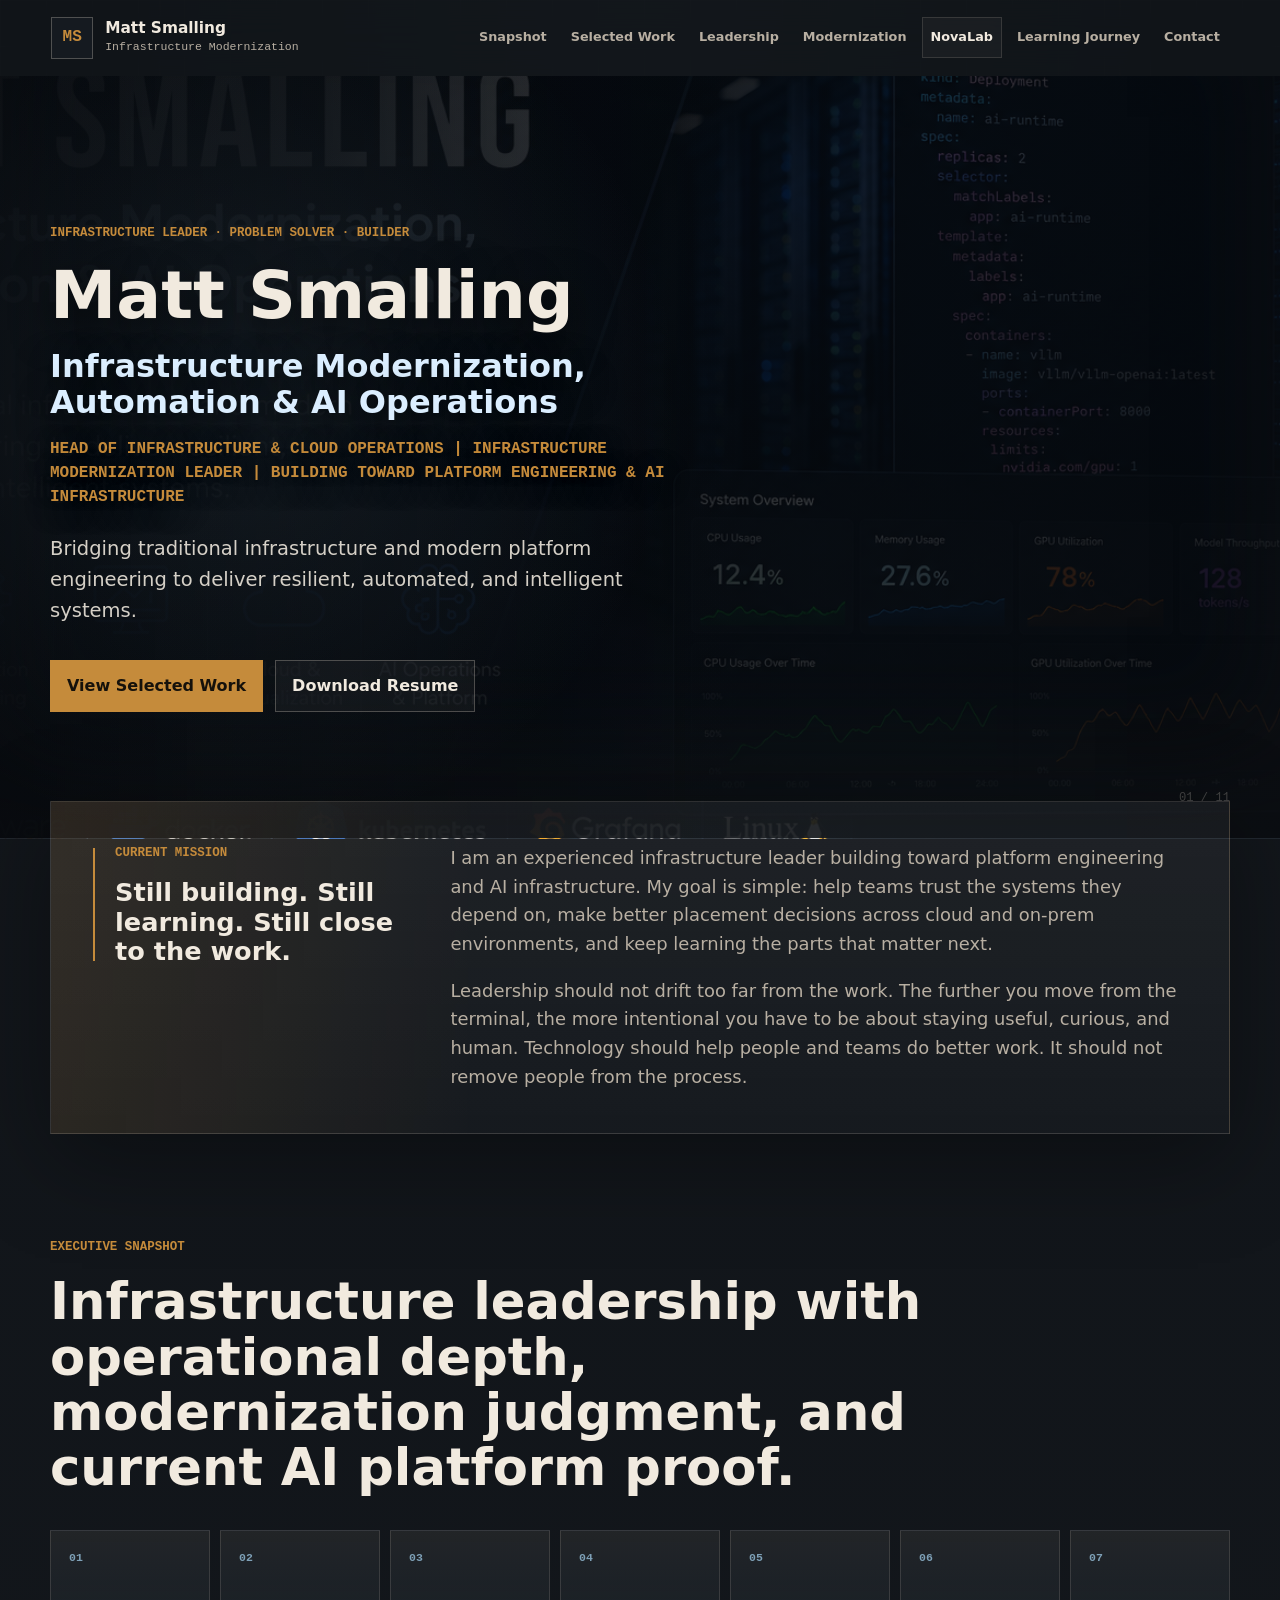
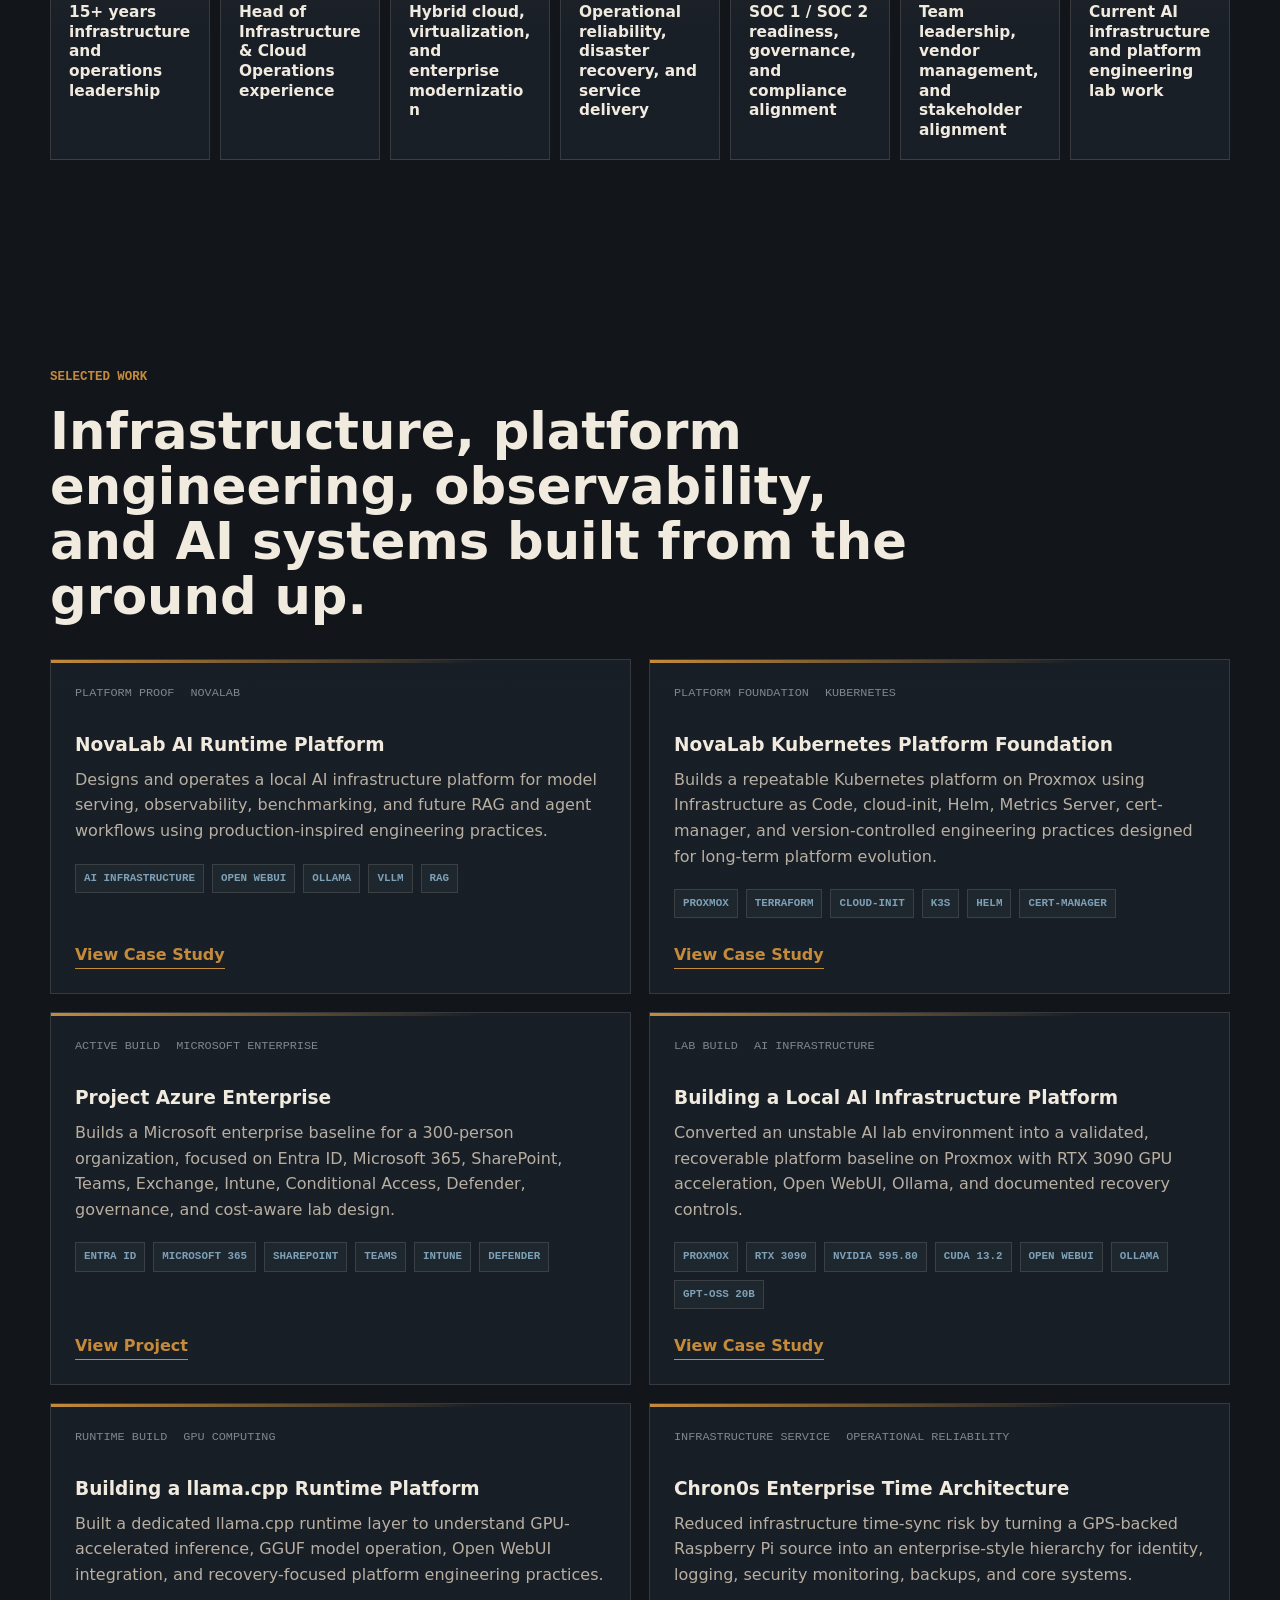
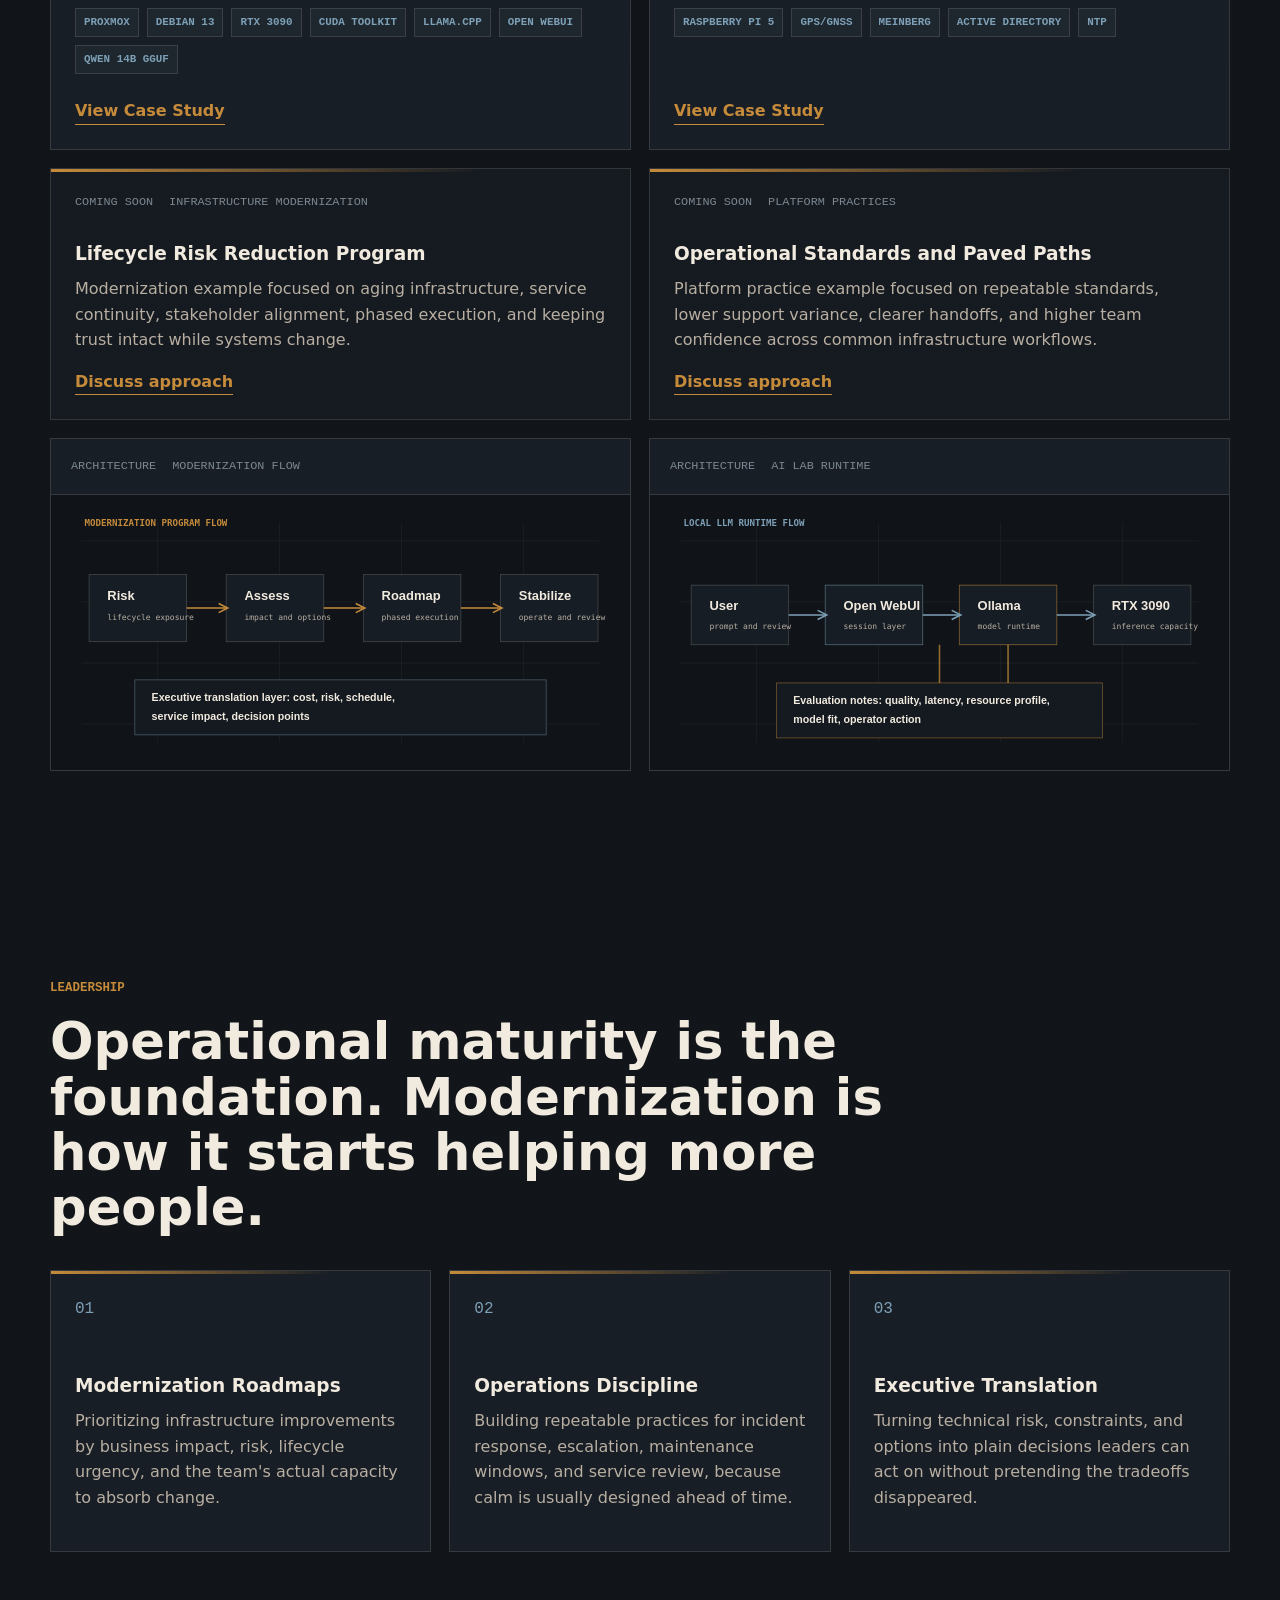
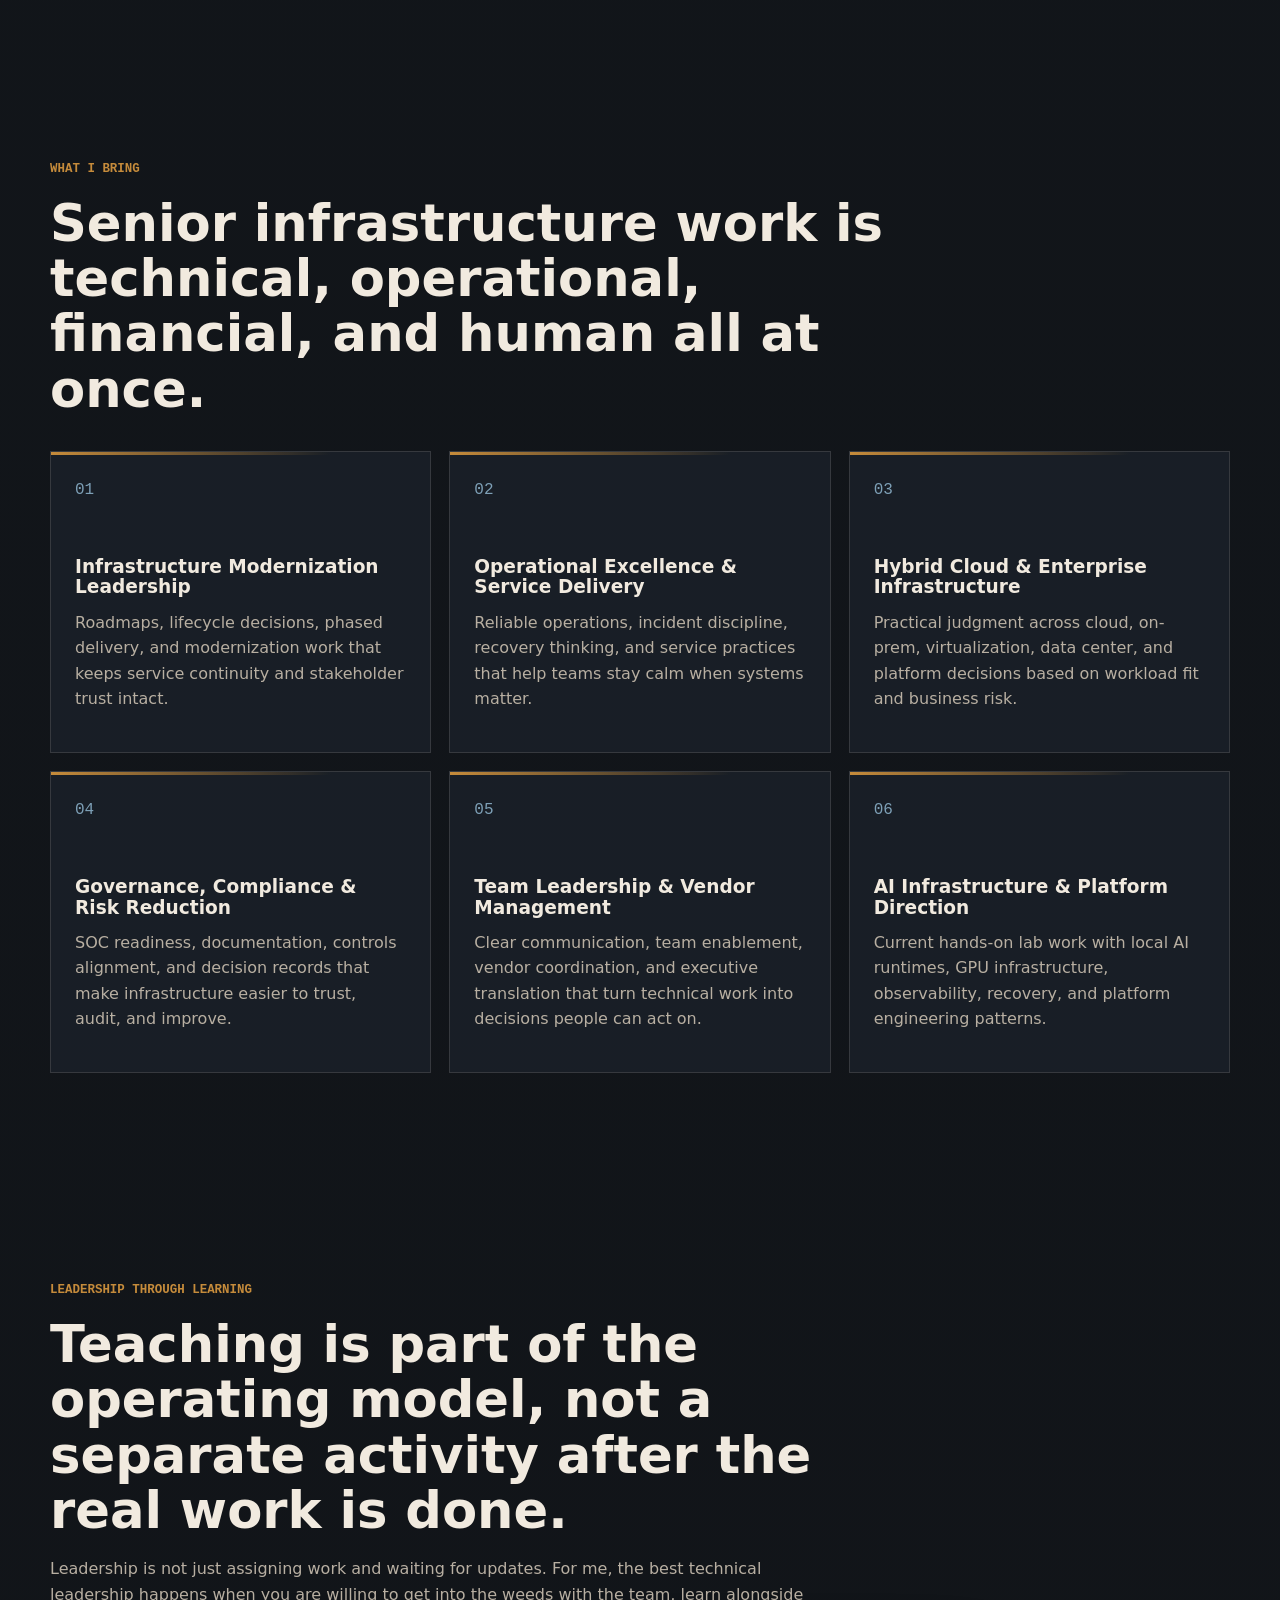
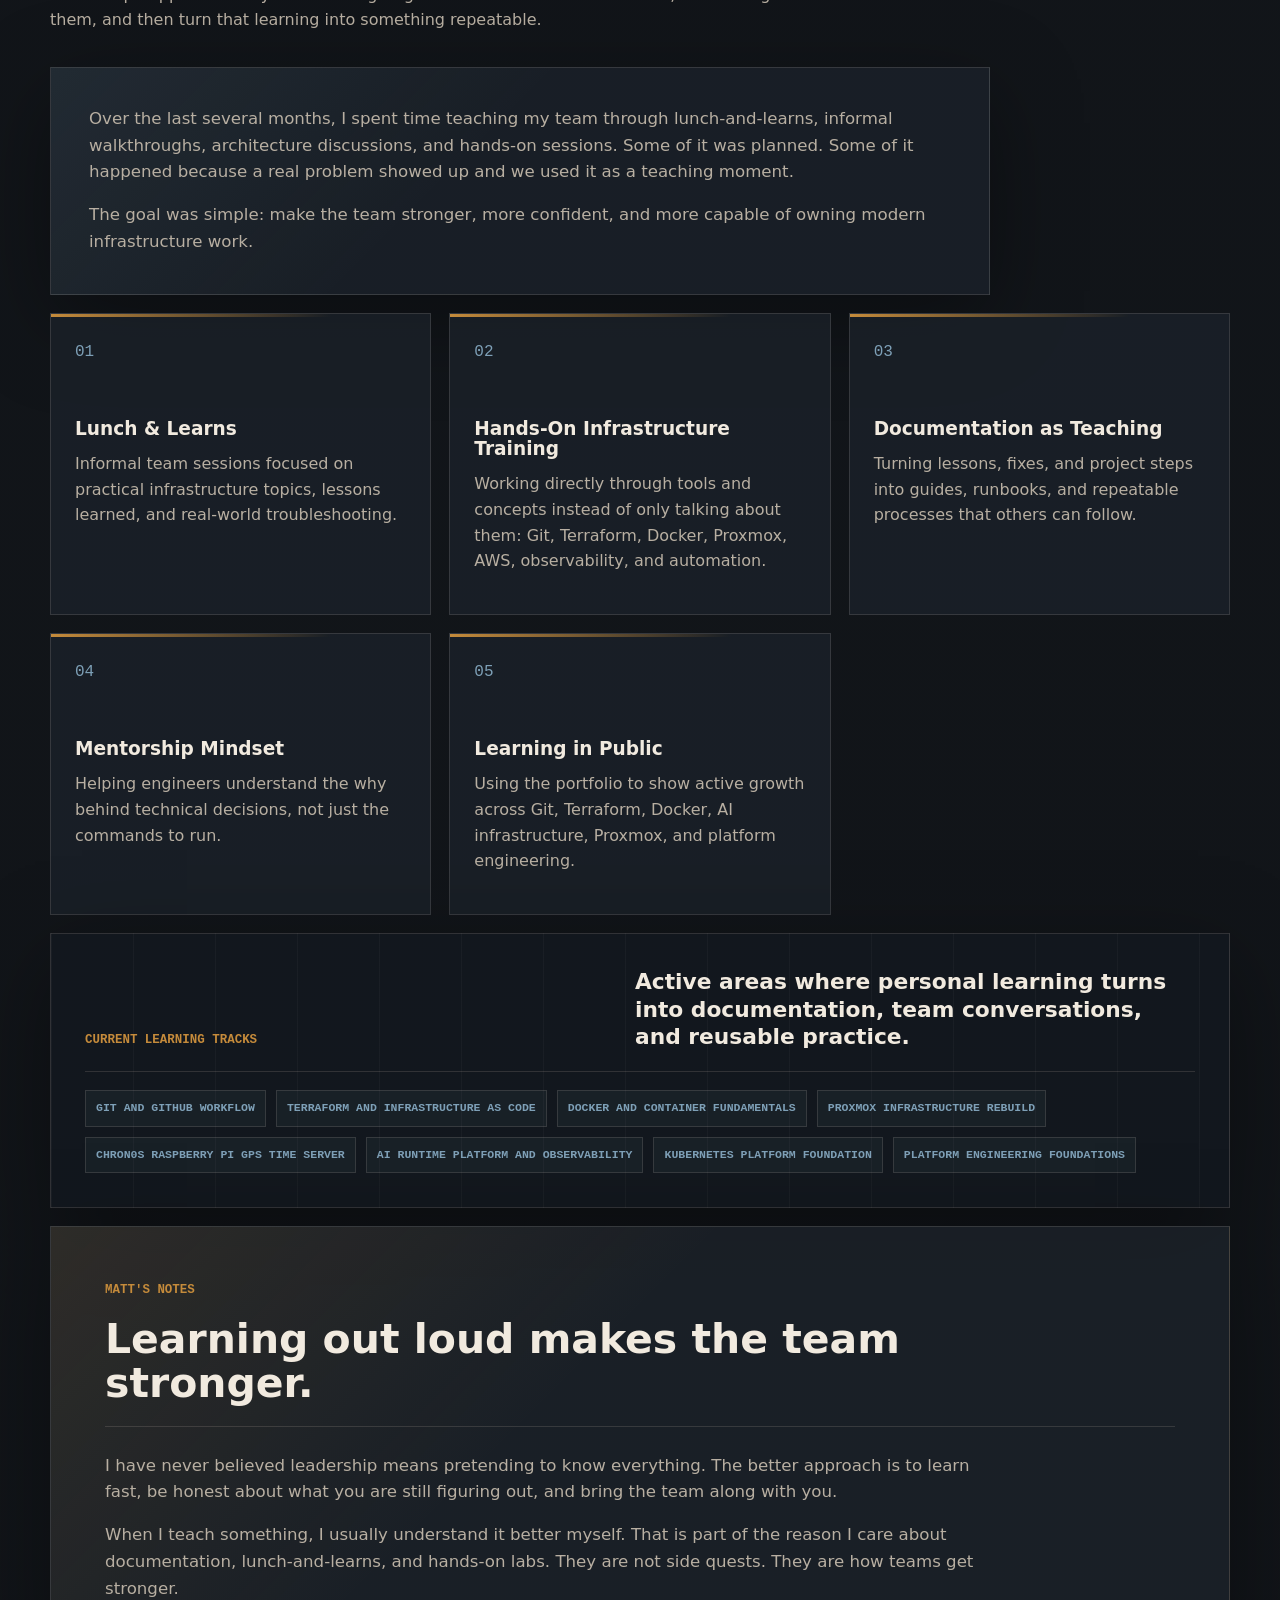
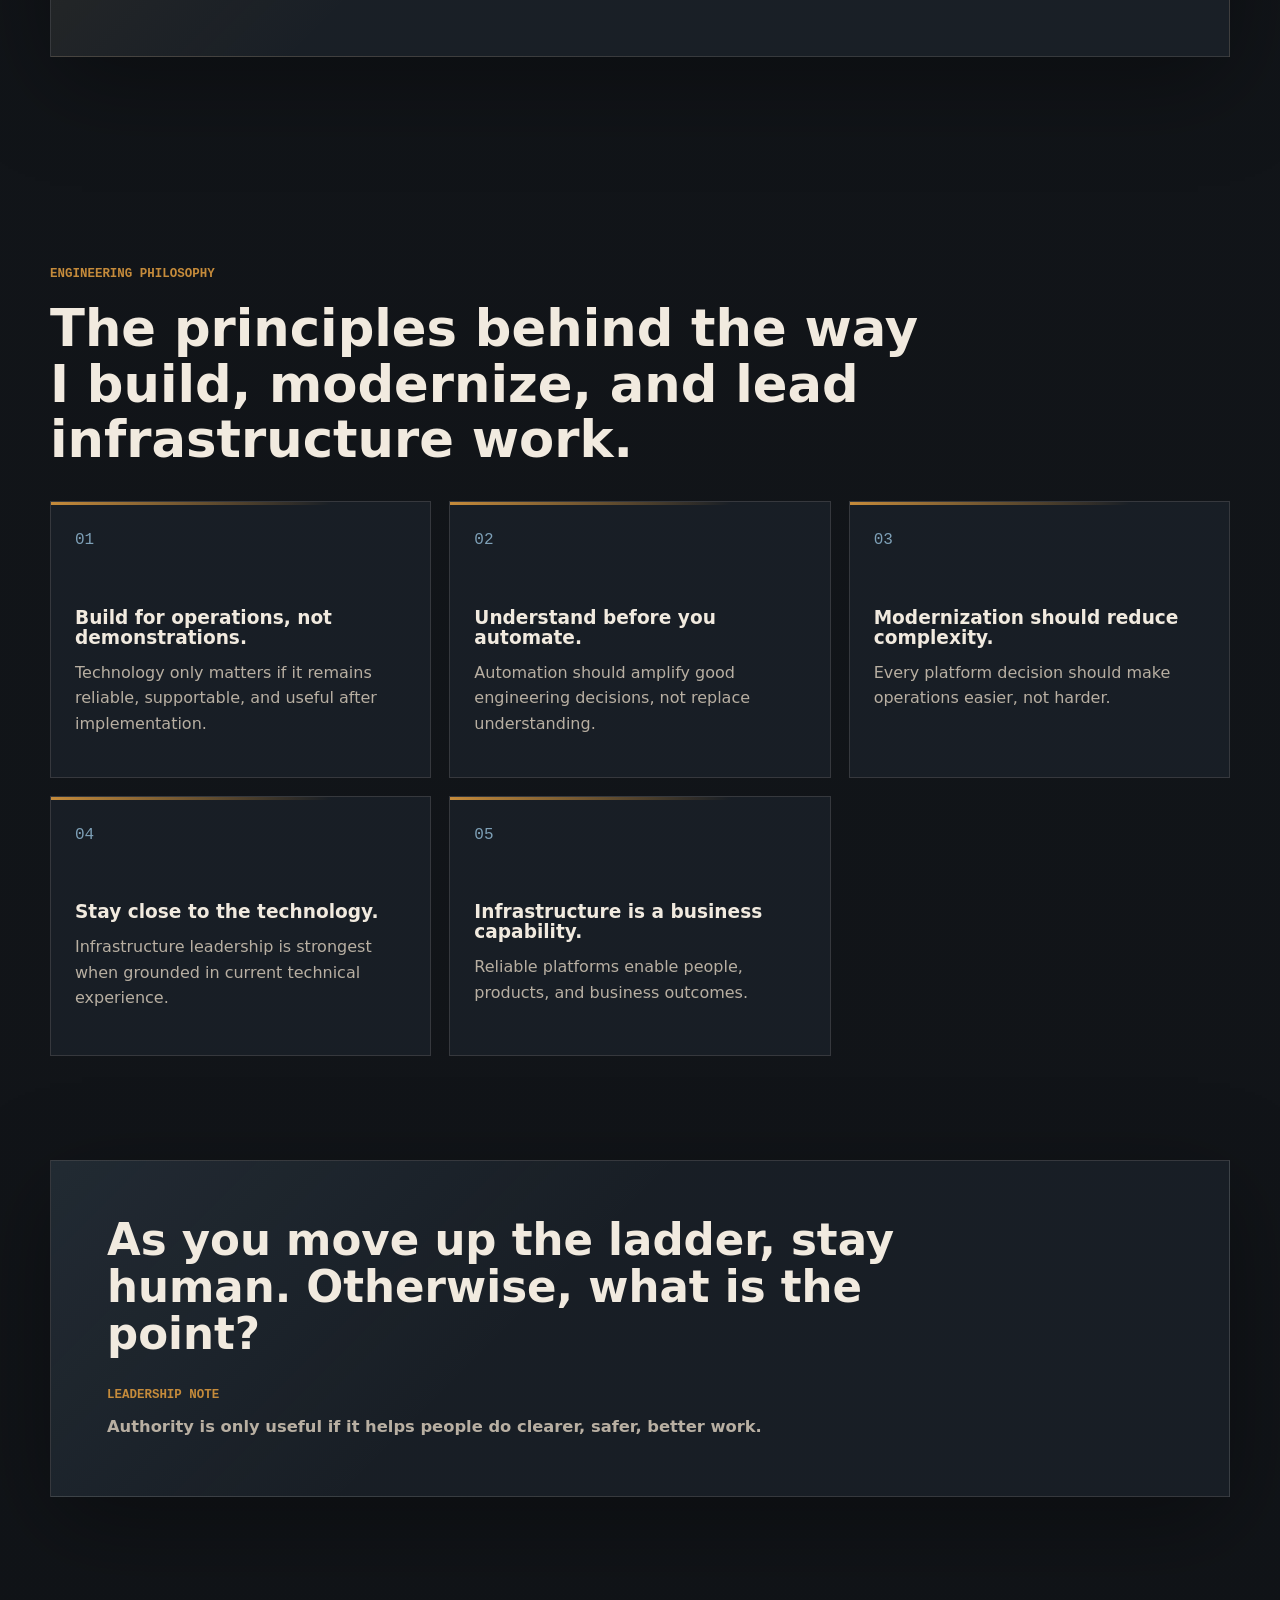
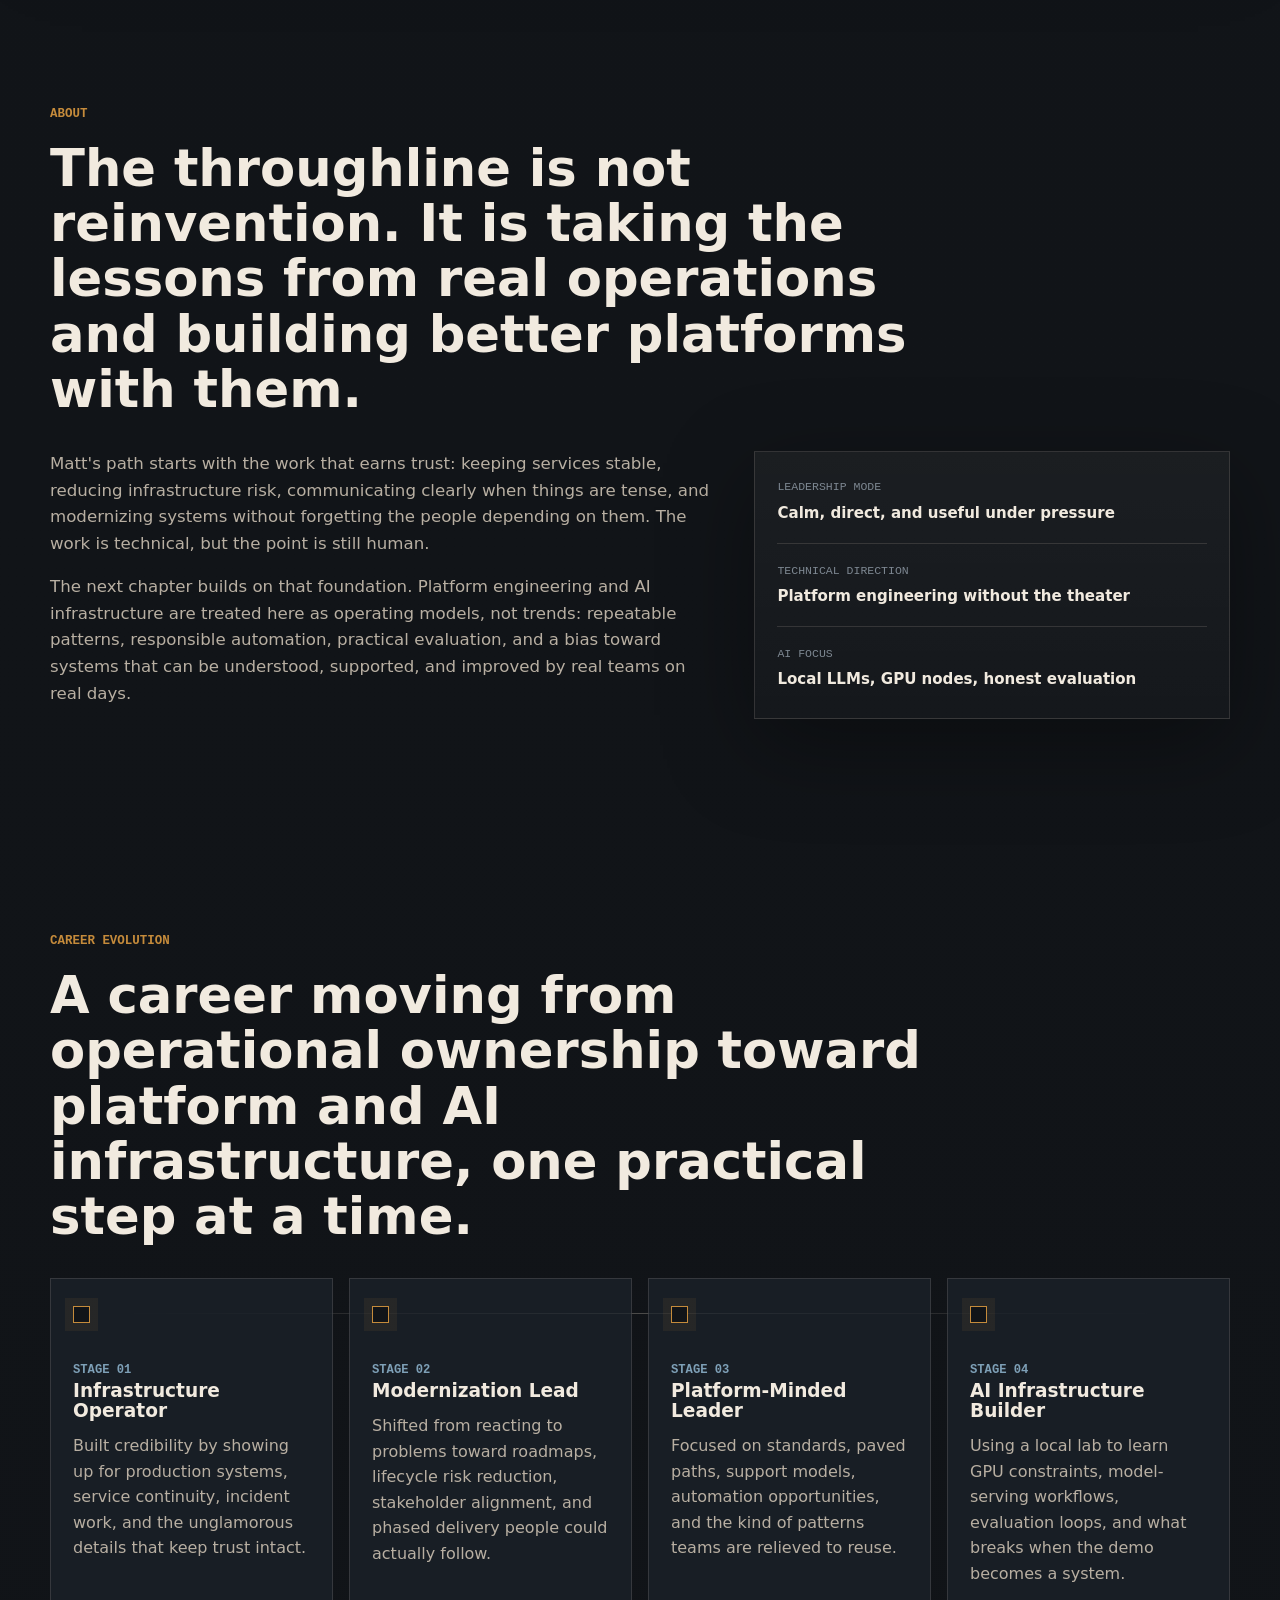
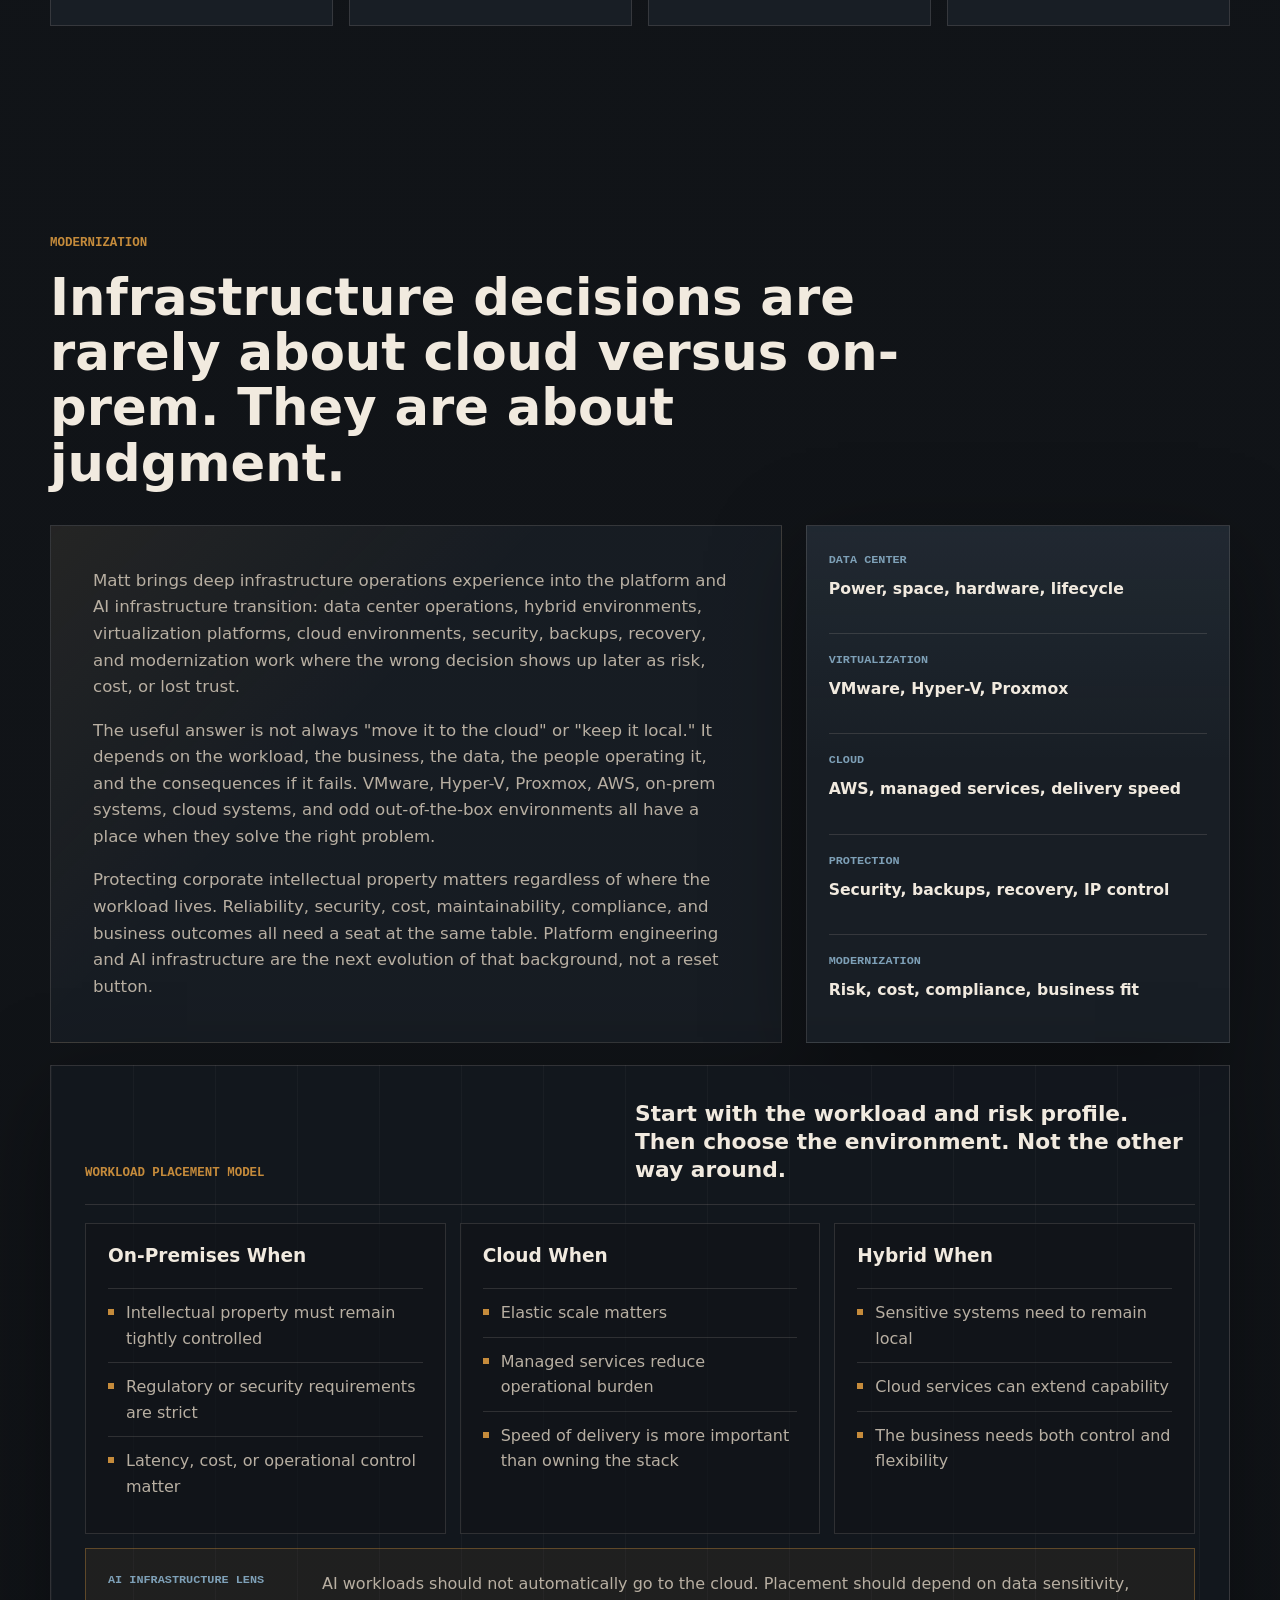
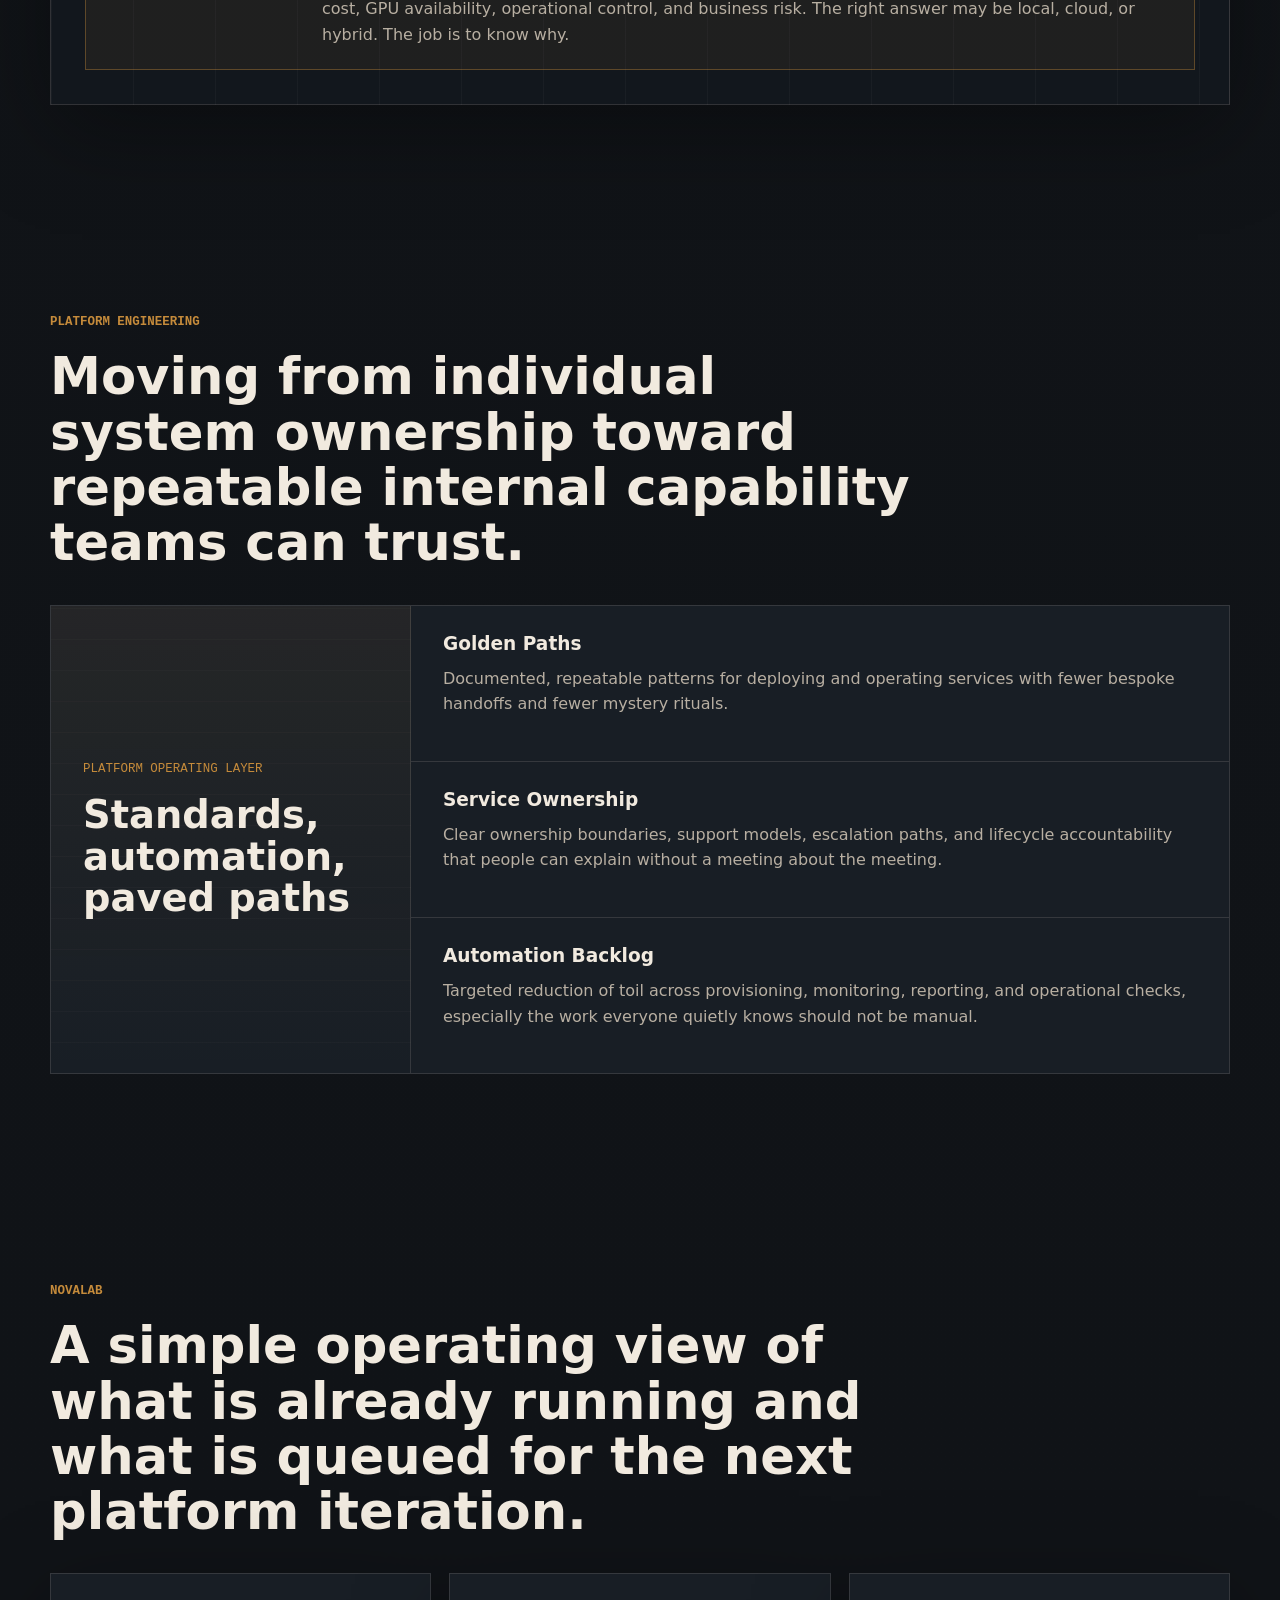
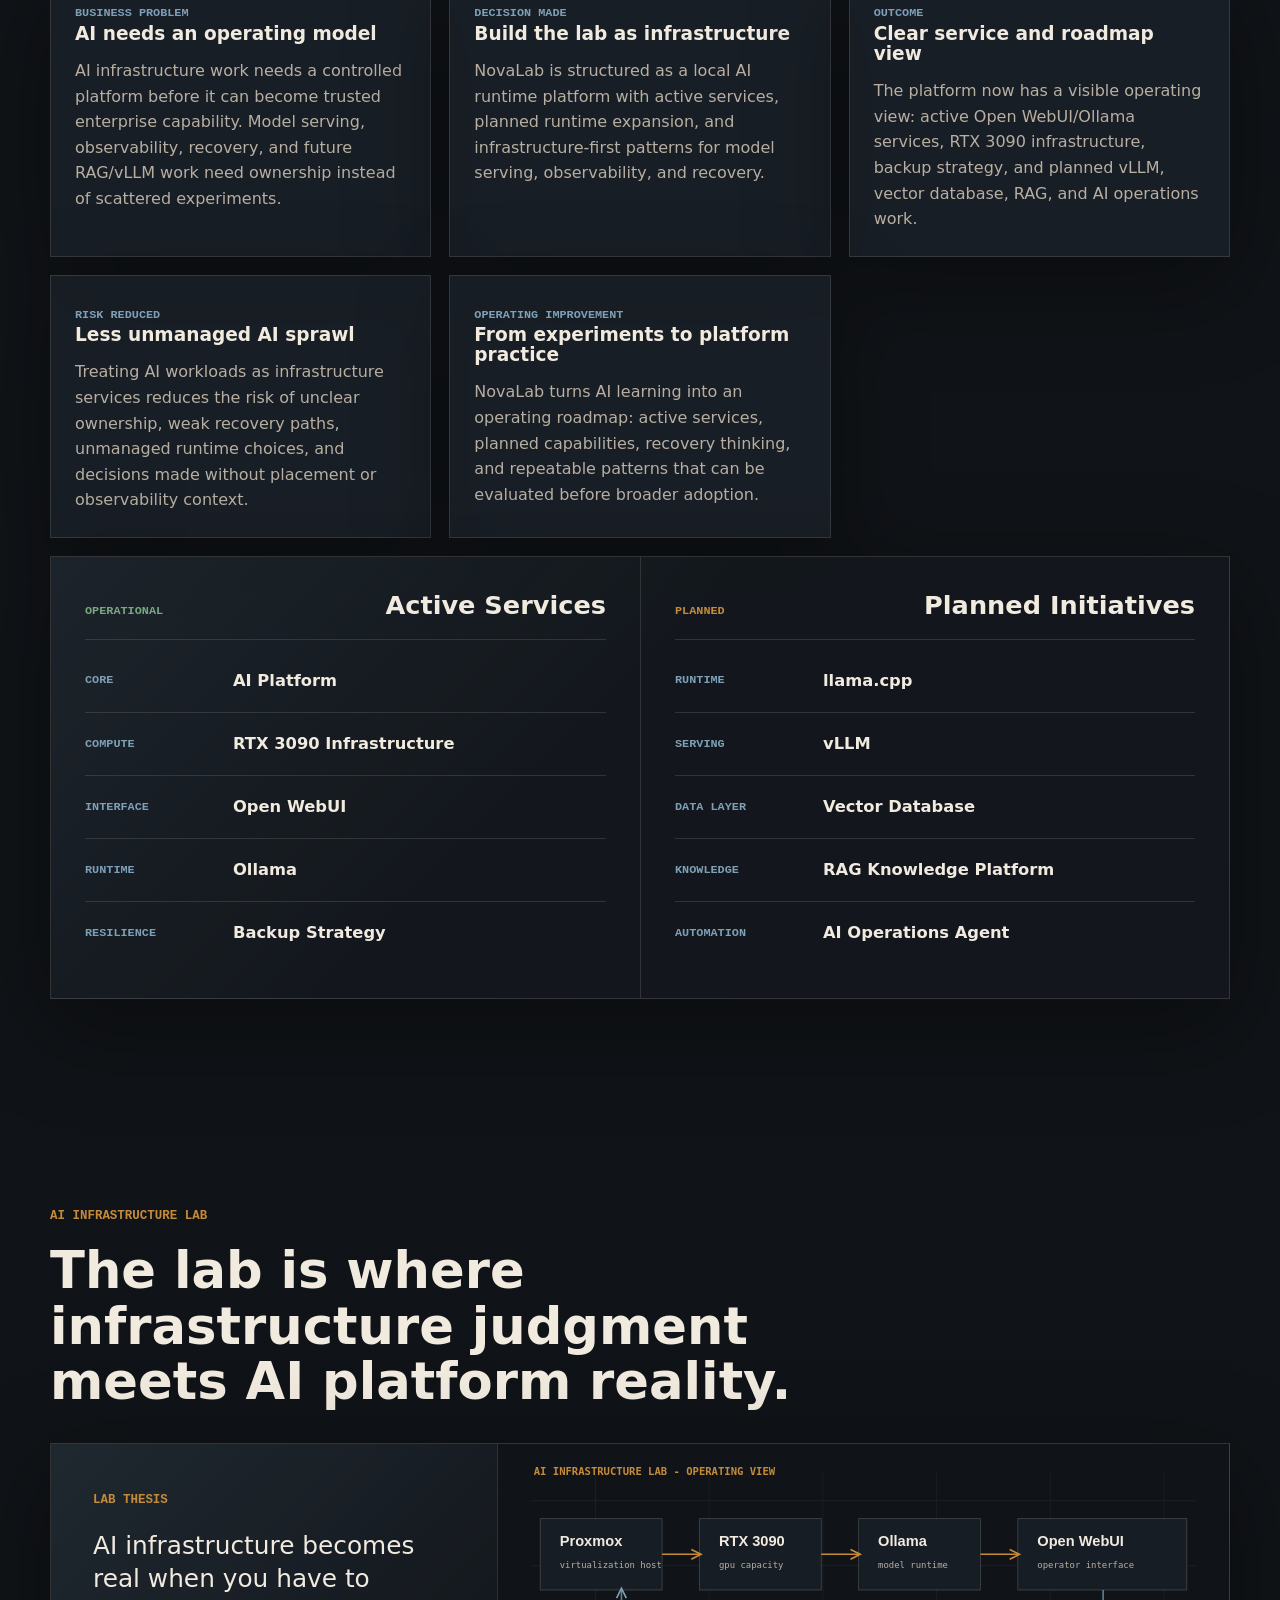
==== commit fc43632b: "Refine Kubernetes platform foundation case study" ====
--- a/index.html
+++ b/index.html
@@ -120,7 +120,7 @@
       <section class="section projects" id="projects">
         <div class="section-heading reveal">
           <p class="eyebrow">Selected Work</p>
-          <h2>Proof first: modernization judgment, recoverable platforms, observability, and current AI infrastructure execution.</h2>
+          <h2>Infrastructure, platform engineering, observability, and AI systems built from the ground up.</h2>
         </div>
         <div class="project-grid">
           <article class="project-card reveal">
@@ -130,8 +130,8 @@
             </div>
             <h3>NovaLab AI Runtime Platform</h3>
             <p>
-              Creates a controlled AI infrastructure environment for evaluating model serving, runtime observability,
-              recovery, and future RAG/vLLM work before broader adoption.
+              Designs and operates a local AI infrastructure platform for model serving, observability, benchmarking,
+              and future RAG and agent workflows using production-inspired engineering practices.
             </p>
             <ul class="project-tags" aria-label="Project stack">
               <li>AI Infrastructure</li>
@@ -141,6 +141,27 @@
               <li>RAG</li>
             </ul>
             <a href="projects/novalab-ai-runtime-platform.html">View Case Study</a>
+          </article>
+          <article class="project-card reveal">
+            <div class="project-meta">
+              <span>Platform Foundation</span>
+              <span>Kubernetes</span>
+            </div>
+            <h3>NovaLab Kubernetes Platform Foundation</h3>
+            <p>
+              Builds a repeatable Kubernetes platform on Proxmox using Infrastructure as Code, cloud-init, Helm,
+              Metrics Server, cert-manager, and version-controlled engineering practices designed for long-term
+              platform evolution.
+            </p>
+            <ul class="project-tags" aria-label="Project stack">
+              <li>Proxmox</li>
+              <li>Terraform</li>
+              <li>cloud-init</li>
+              <li>K3s</li>
+              <li>Helm</li>
+              <li>cert-manager</li>
+            </ul>
+            <a href="projects/novalab-kubernetes-platform-foundation.html">View Case Study</a>
           </article>
           <article class="project-card reveal">
             <div class="project-meta">
@@ -397,6 +418,7 @@
             <li><a href="projects/proxmox-infrastructure-rebuild.html">Proxmox infrastructure rebuild</a></li>
             <li><a href="projects/chronos-gps-time-server.html">Chron0s Raspberry Pi GPS time server</a></li>
             <li><a href="projects/building-local-ai-infrastructure-platform.html">AI runtime platform and observability</a></li>
+            <li><a href="projects/novalab-kubernetes-platform-foundation.html">Kubernetes platform foundation</a></li>
             <li><a href="projects/platform-engineering-foundations.html">Platform engineering foundations</a></li>
           </ul>
         </div>
@@ -820,6 +842,25 @@
               <li>Performance benchmarking</li>
             </ul>
             <a href="projects/novalab-ai-runtime-platform.html">View Case Study</a>
+          </article>
+          <article class="project-card reveal">
+            <div class="project-meta">
+              <span>Status: Active</span>
+              <span>Kubernetes Platform</span>
+            </div>
+            <h3>NovaLab Kubernetes Platform Foundation</h3>
+            <p>
+              Building a repeatable Kubernetes foundation on Proxmox with Terraform, cloud-init, K3s, Helm-managed
+              services, and version-controlled platform practices.
+            </p>
+            <ul class="project-tags" aria-label="Focus areas">
+              <li>K3s</li>
+              <li>Terraform</li>
+              <li>cloud-init</li>
+              <li>Helm</li>
+              <li>Platform services</li>
+            </ul>
+            <a href="projects/novalab-kubernetes-platform-foundation.html">View Case Study</a>
           </article>
           <article class="project-card reveal">
             <div class="project-meta">
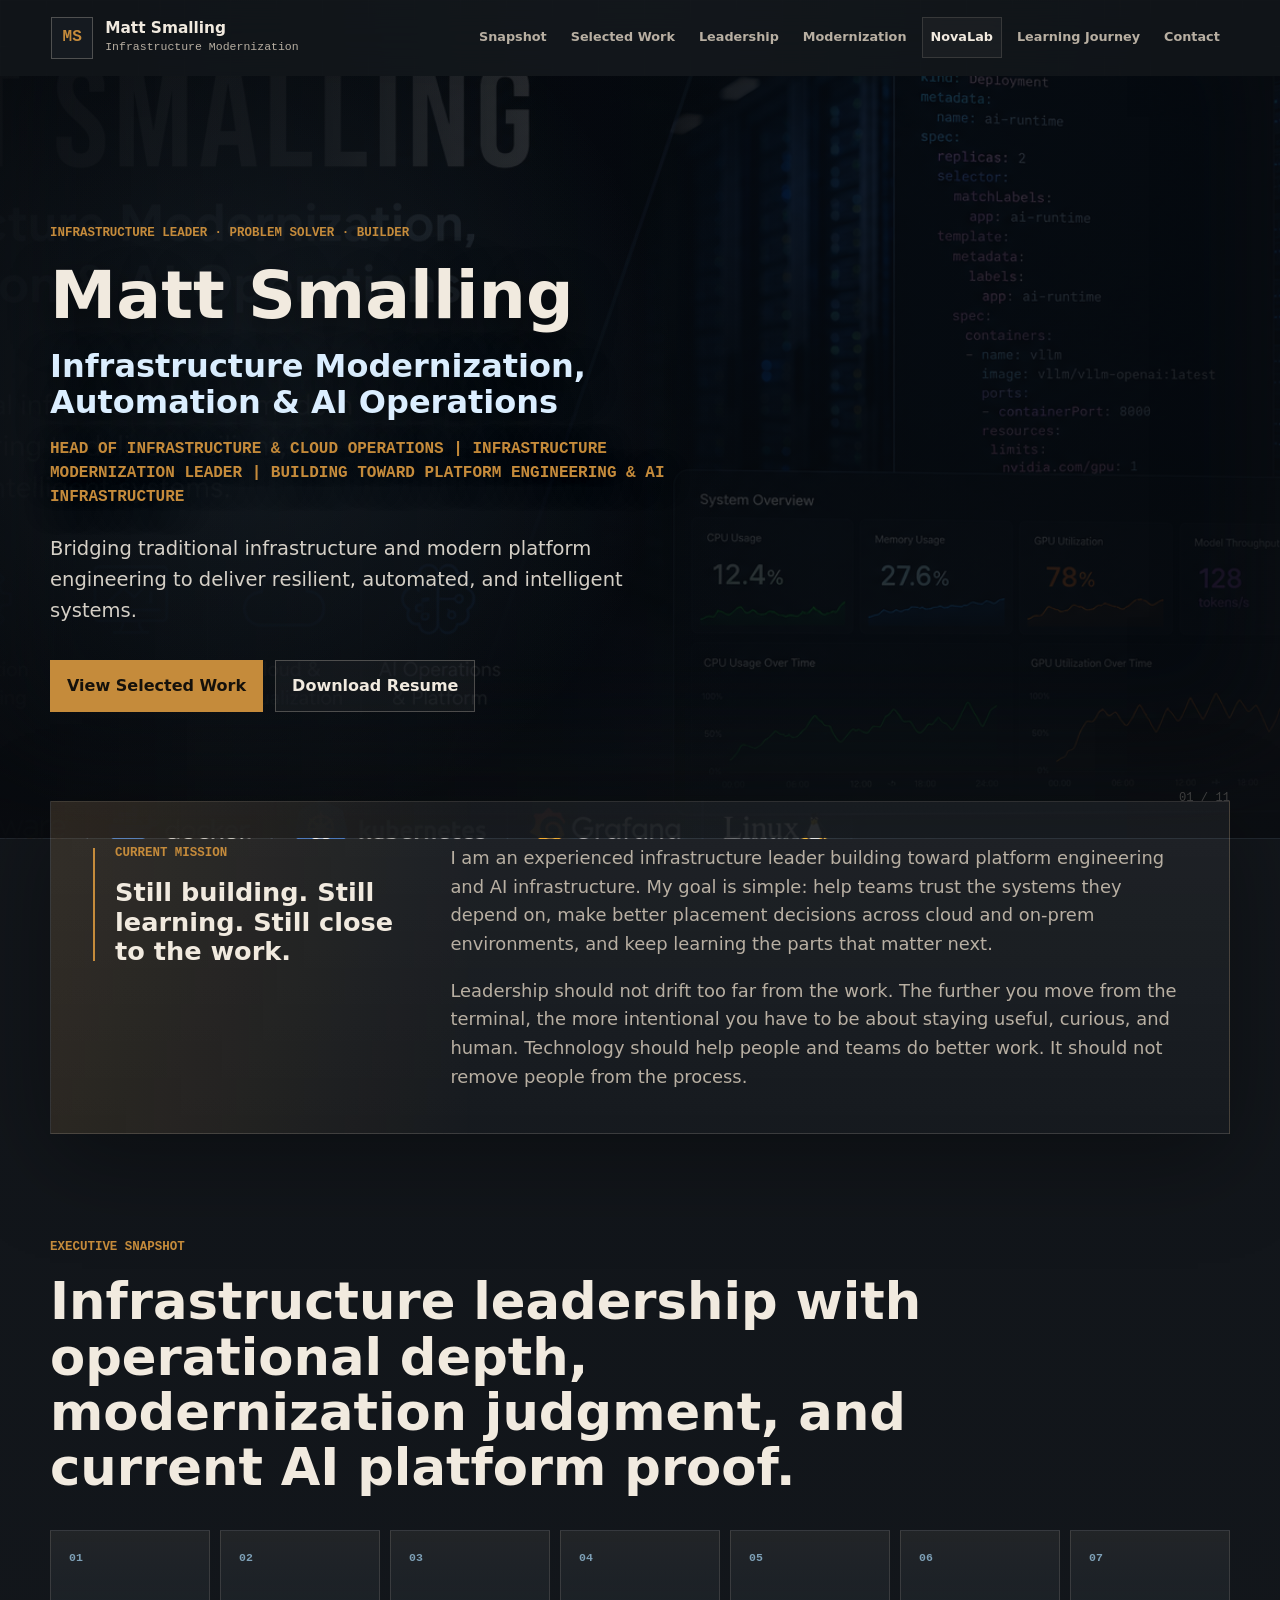
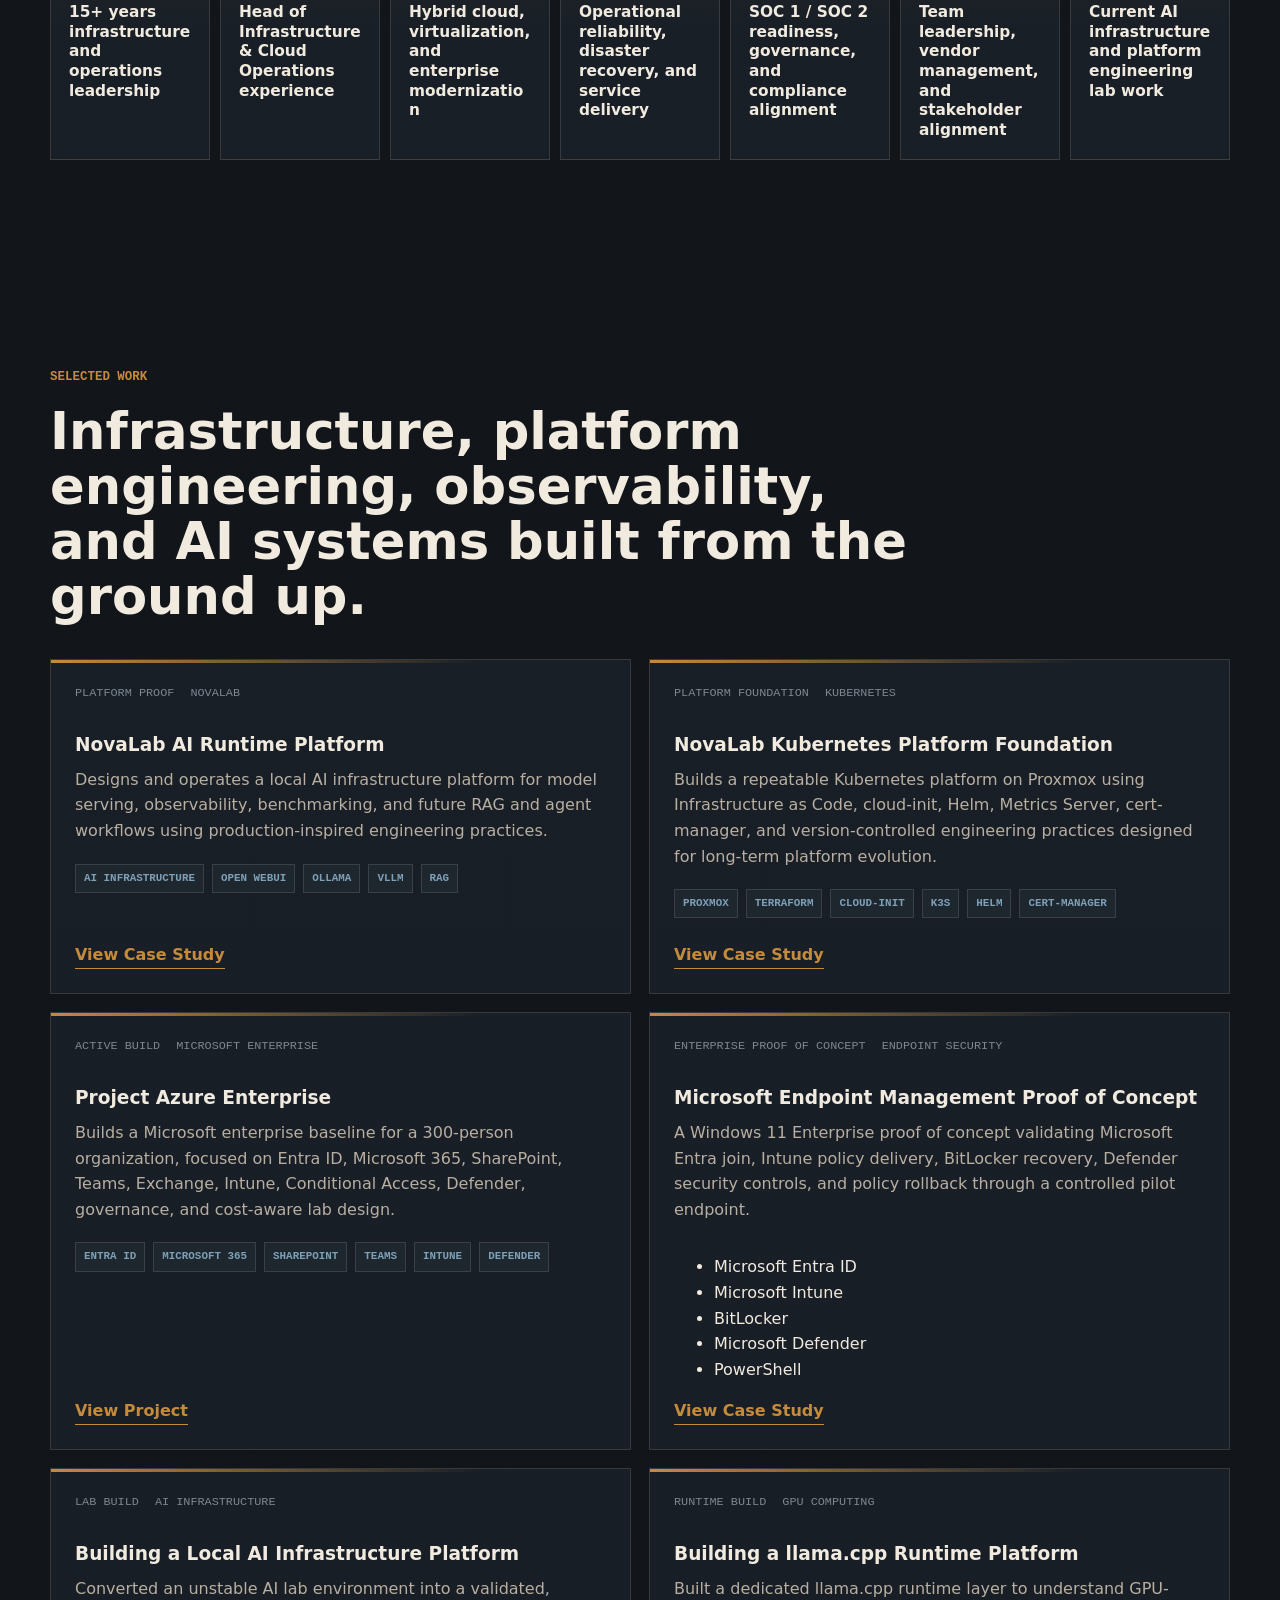
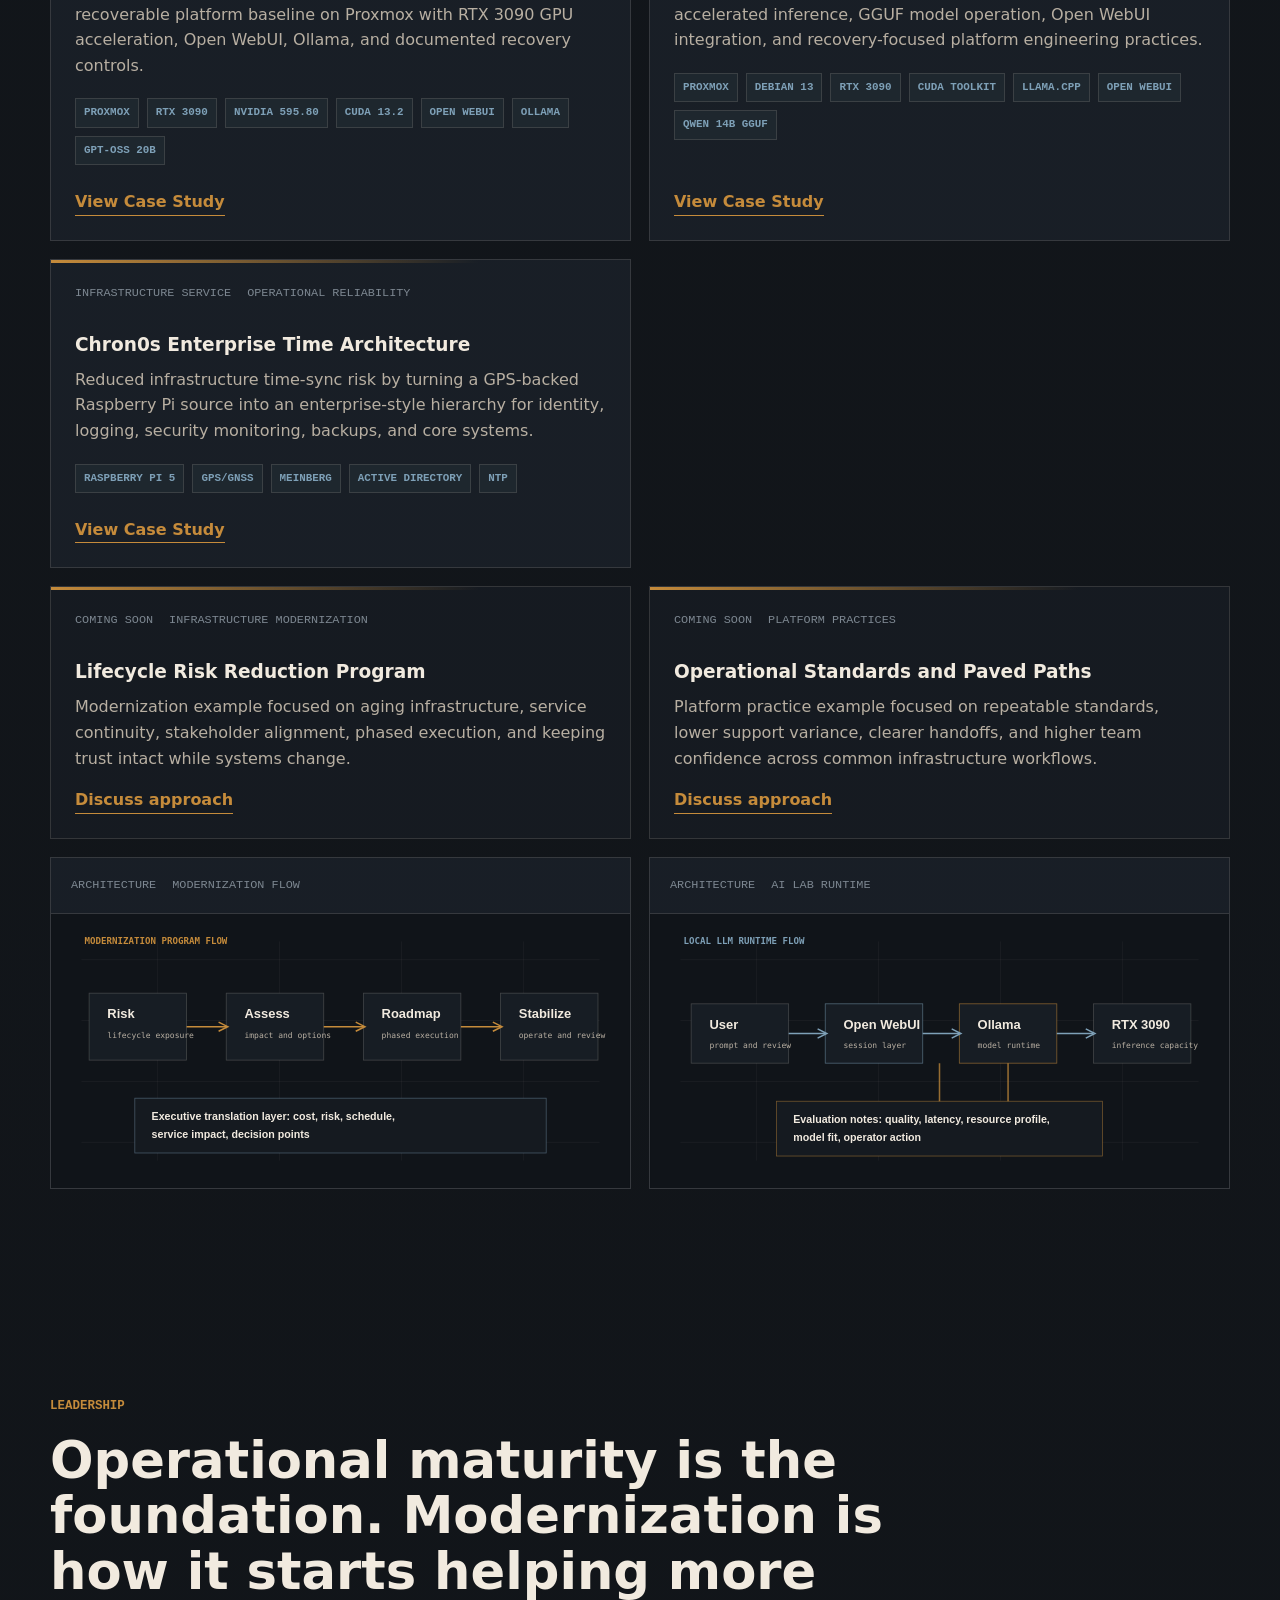
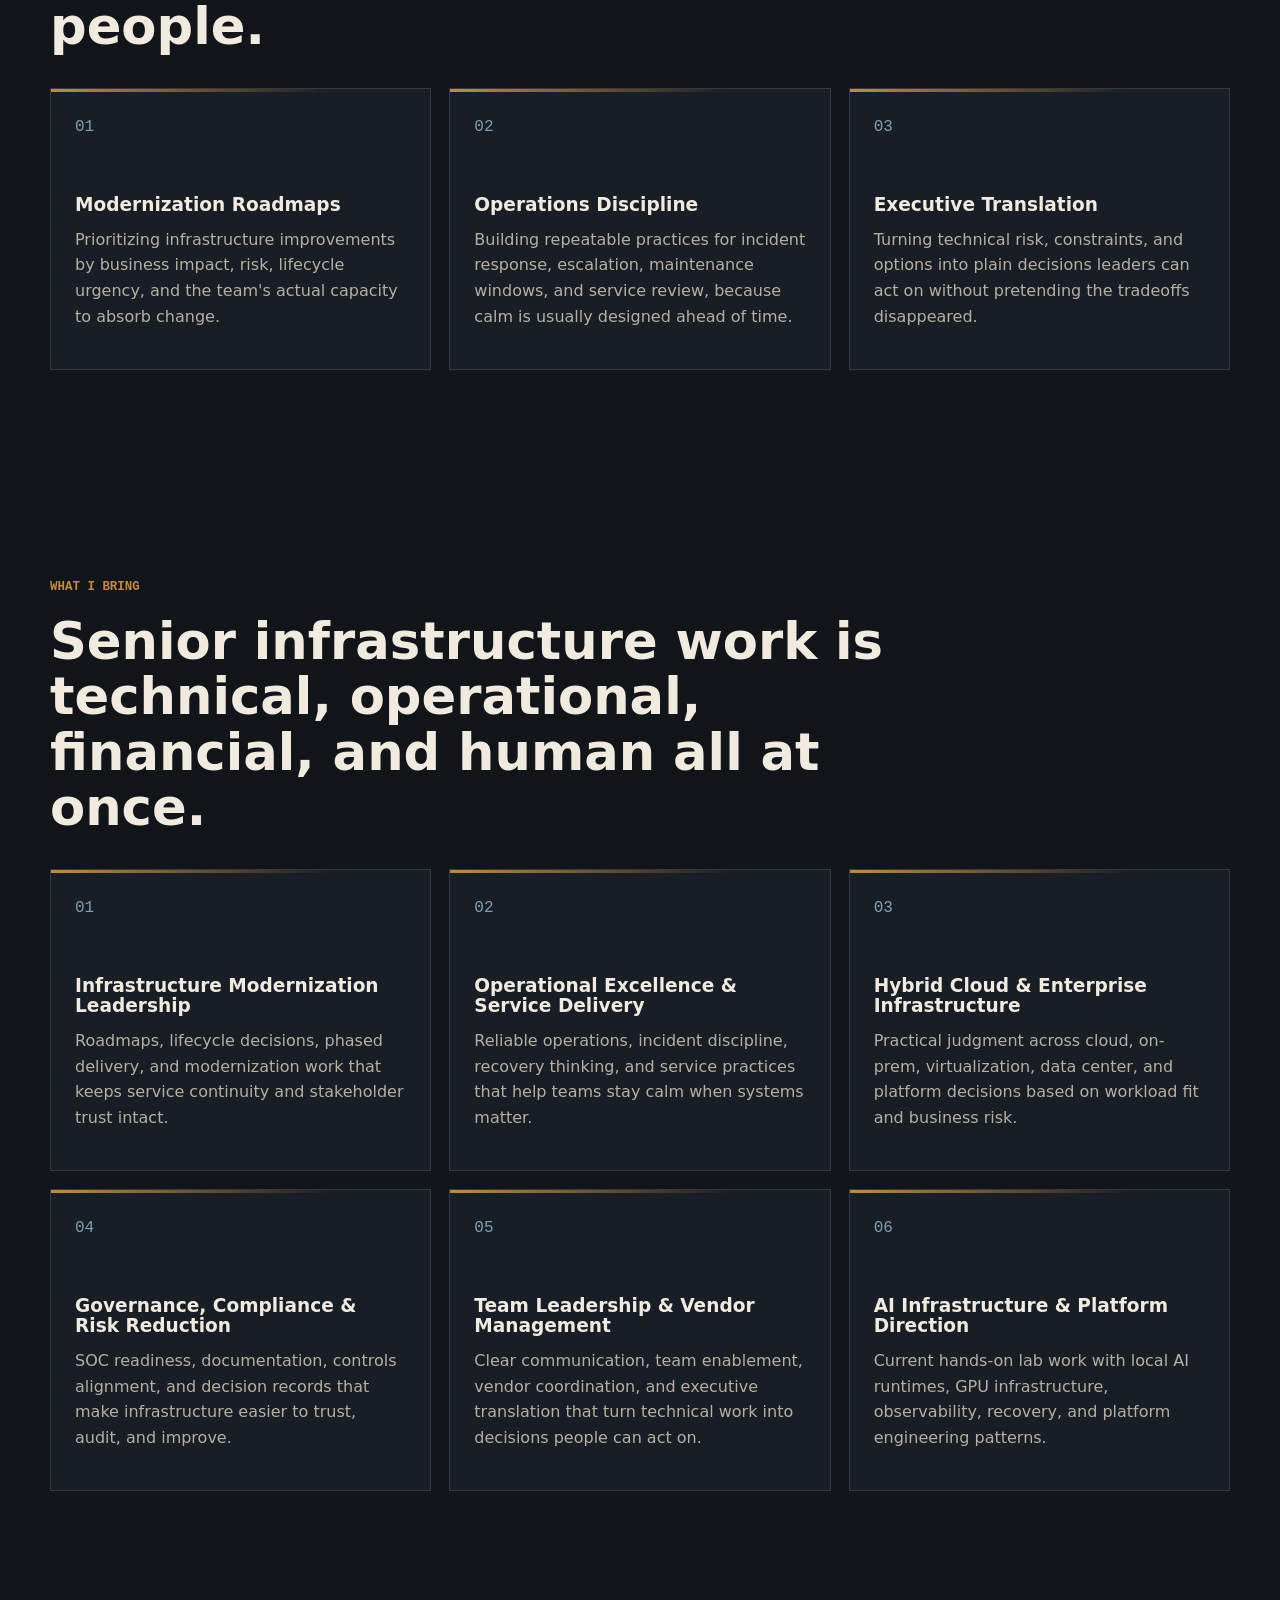
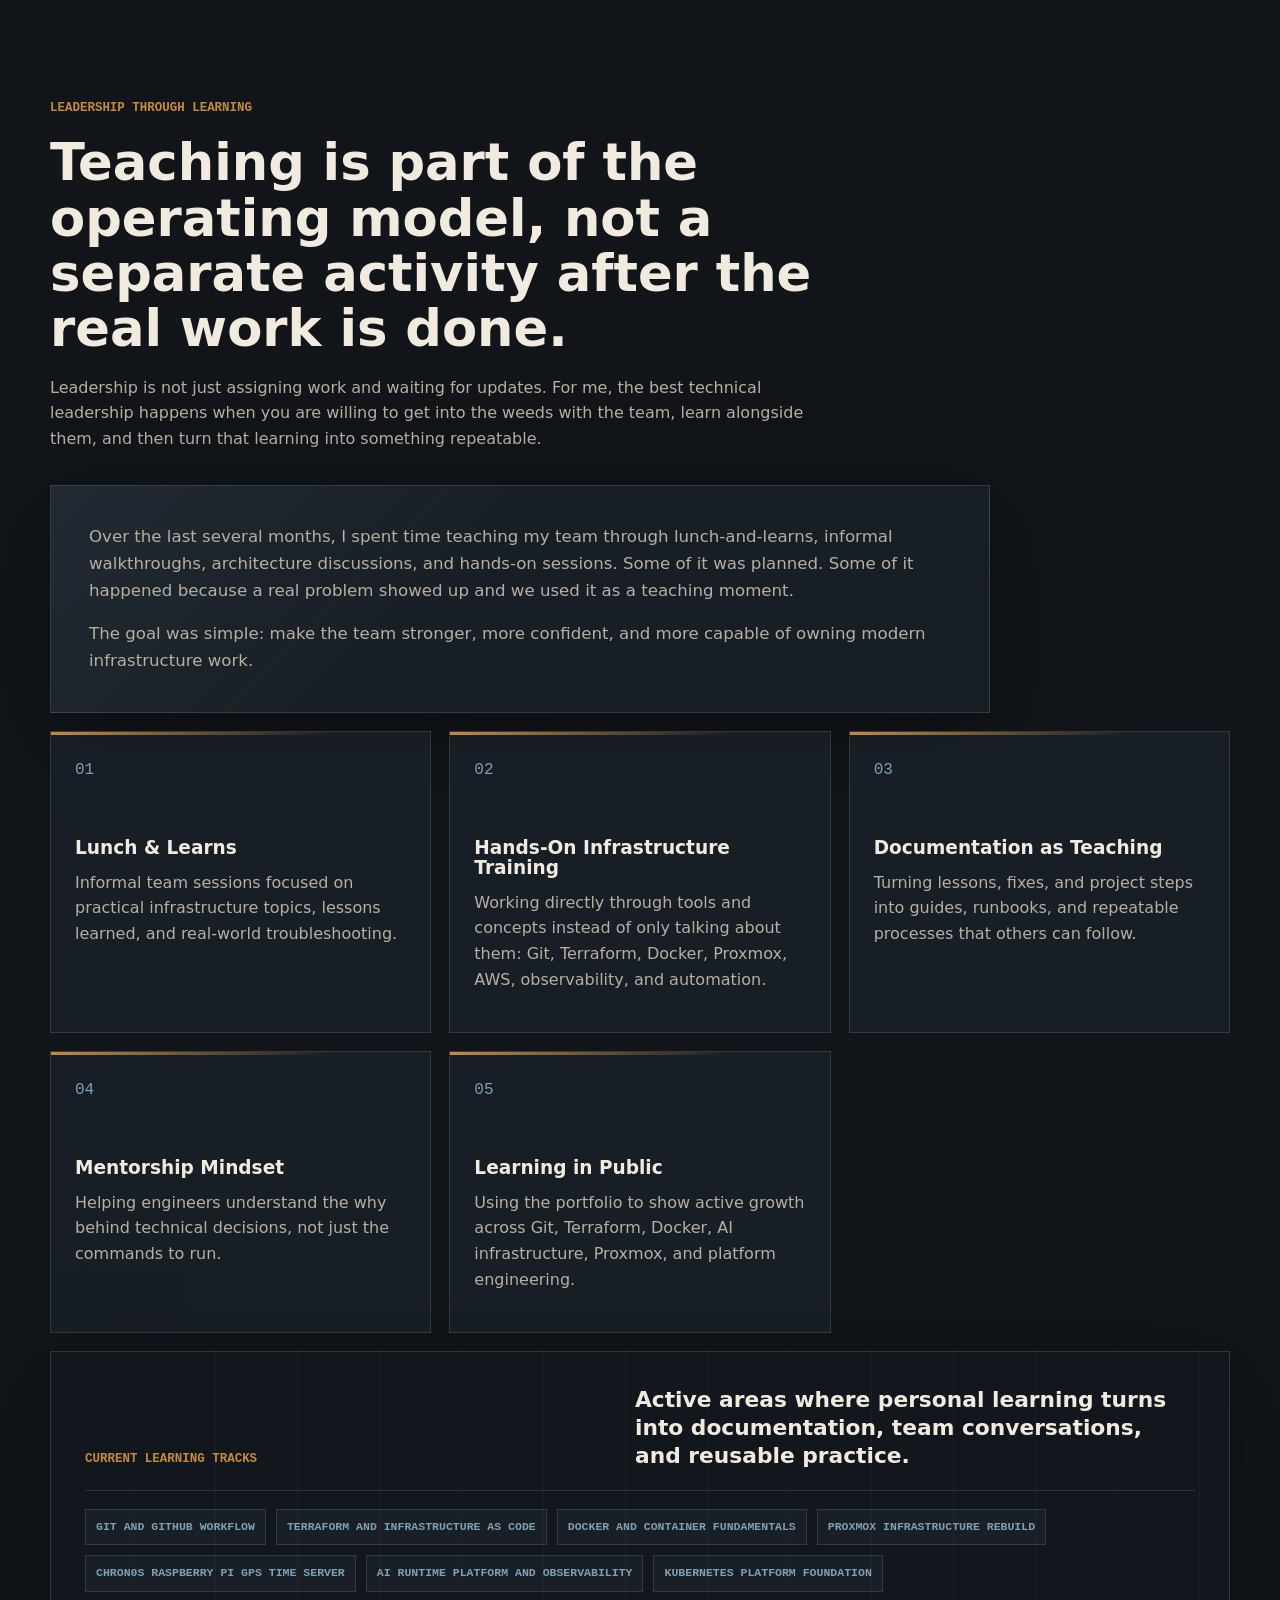
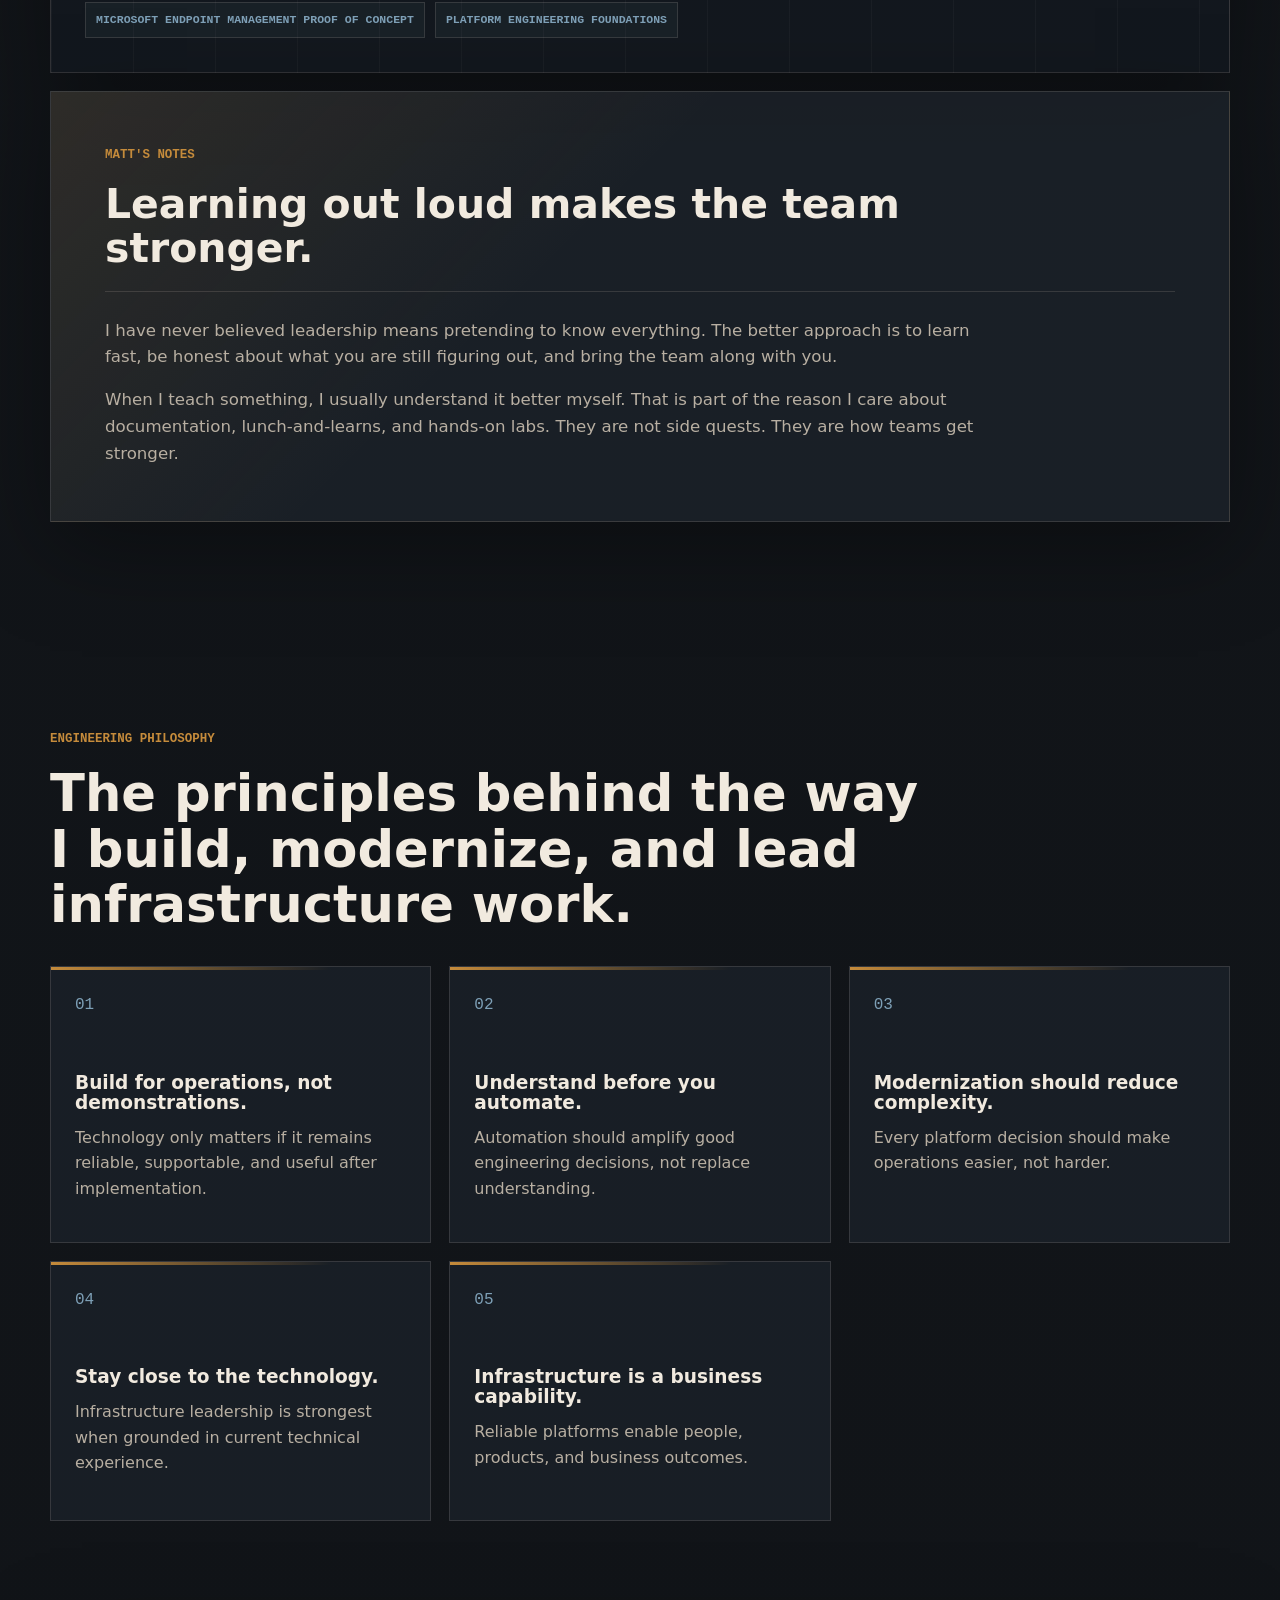
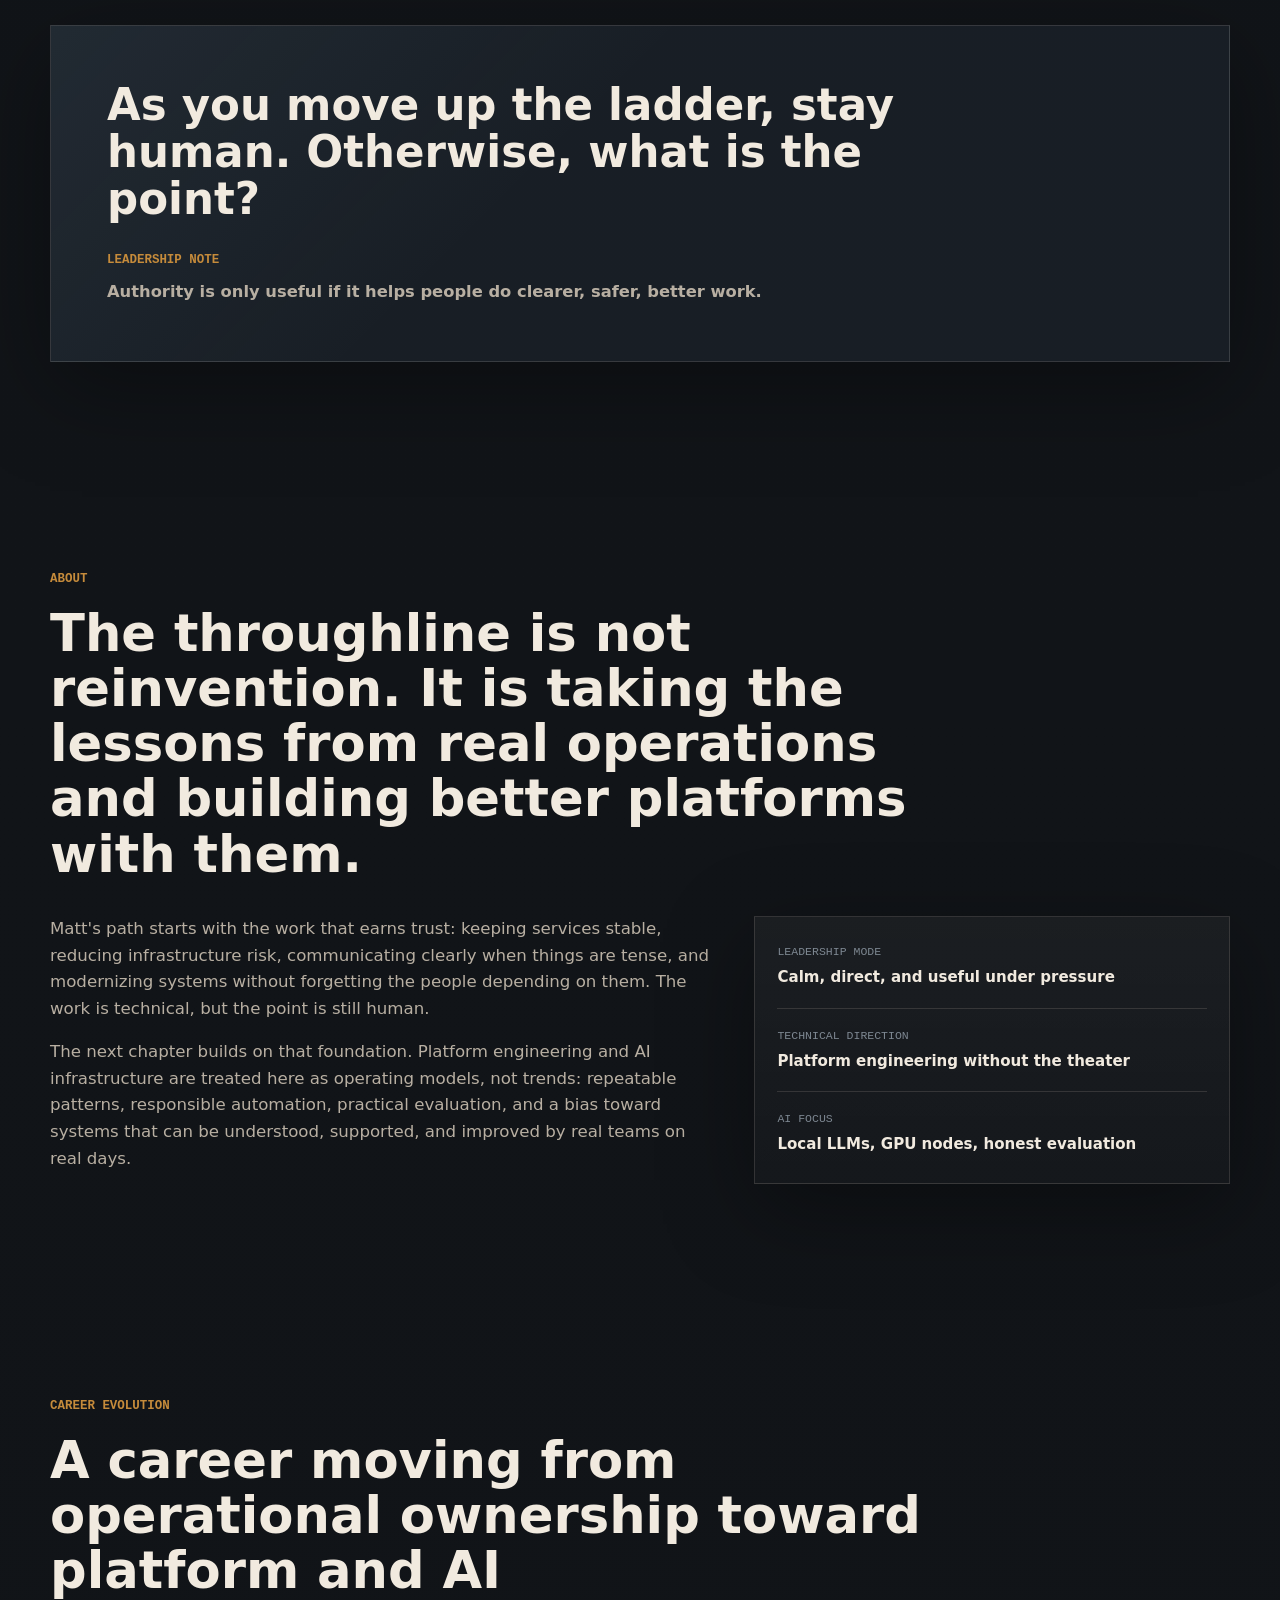
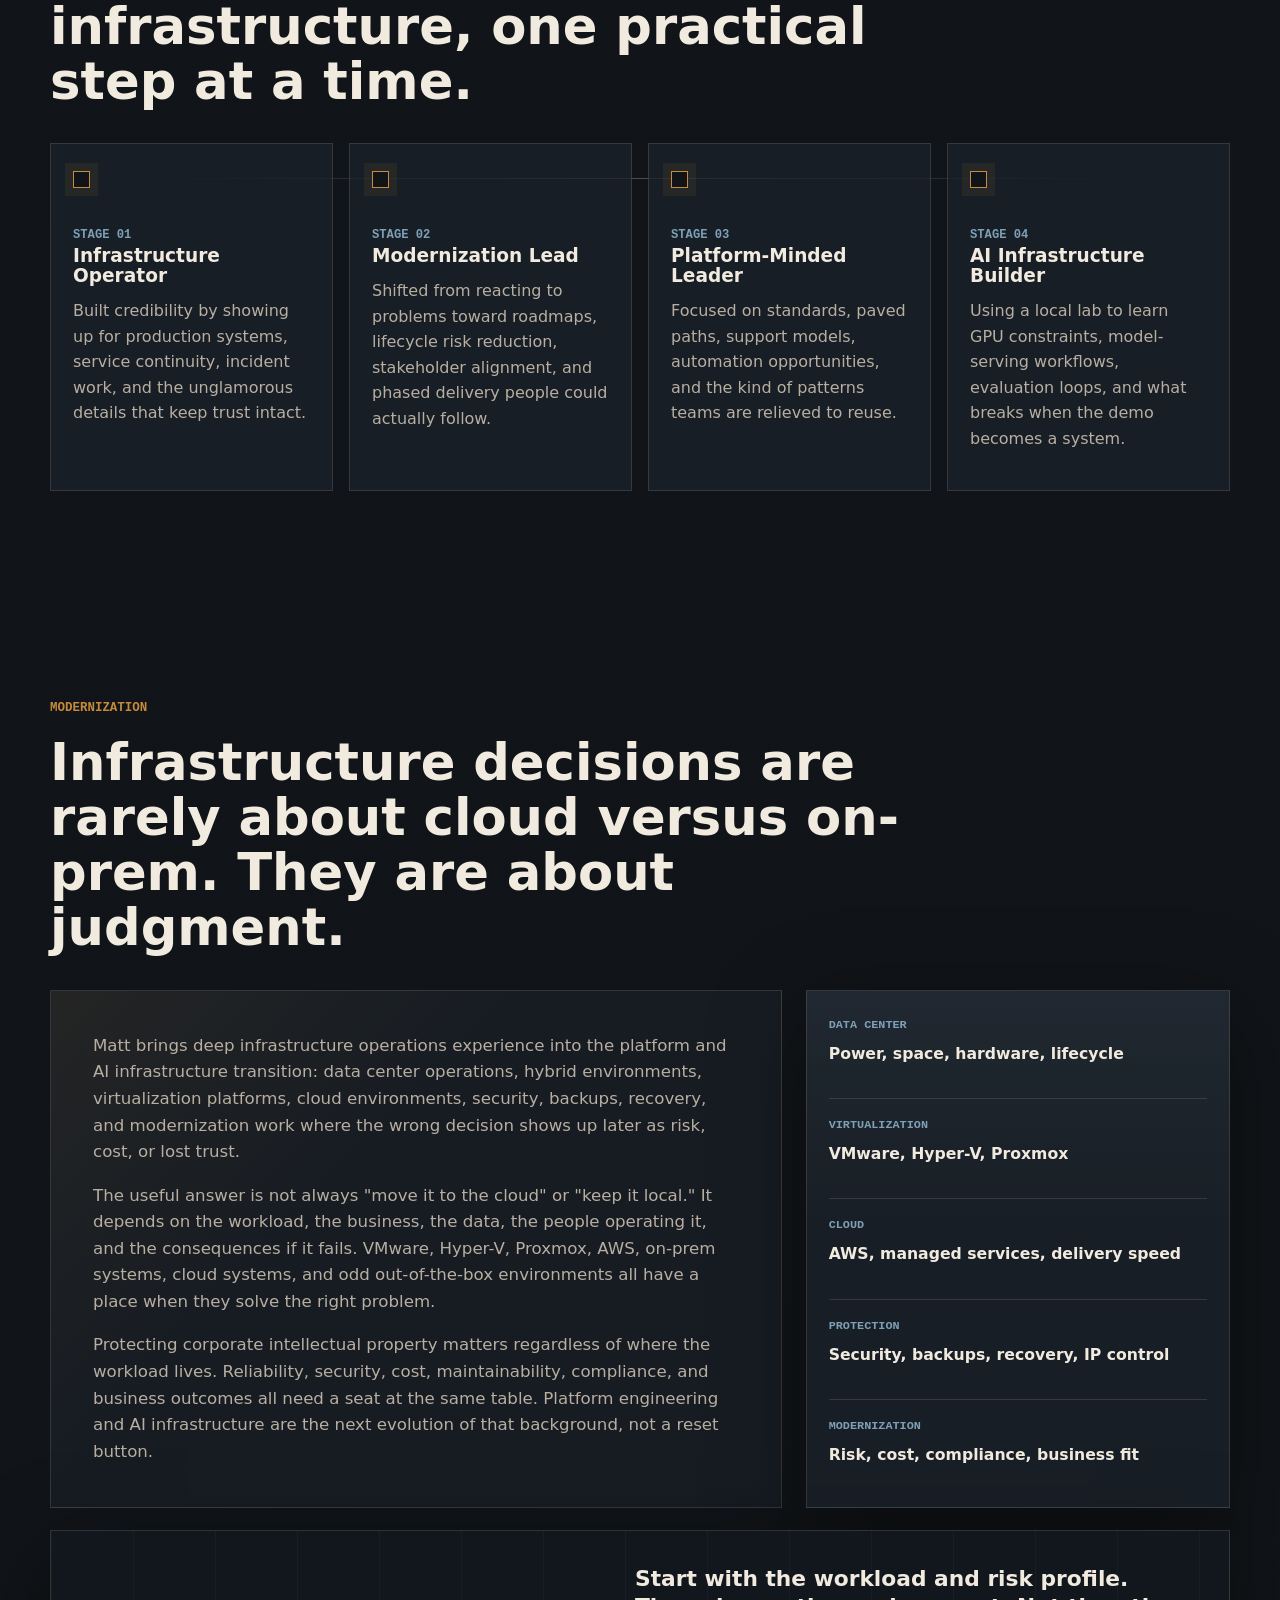
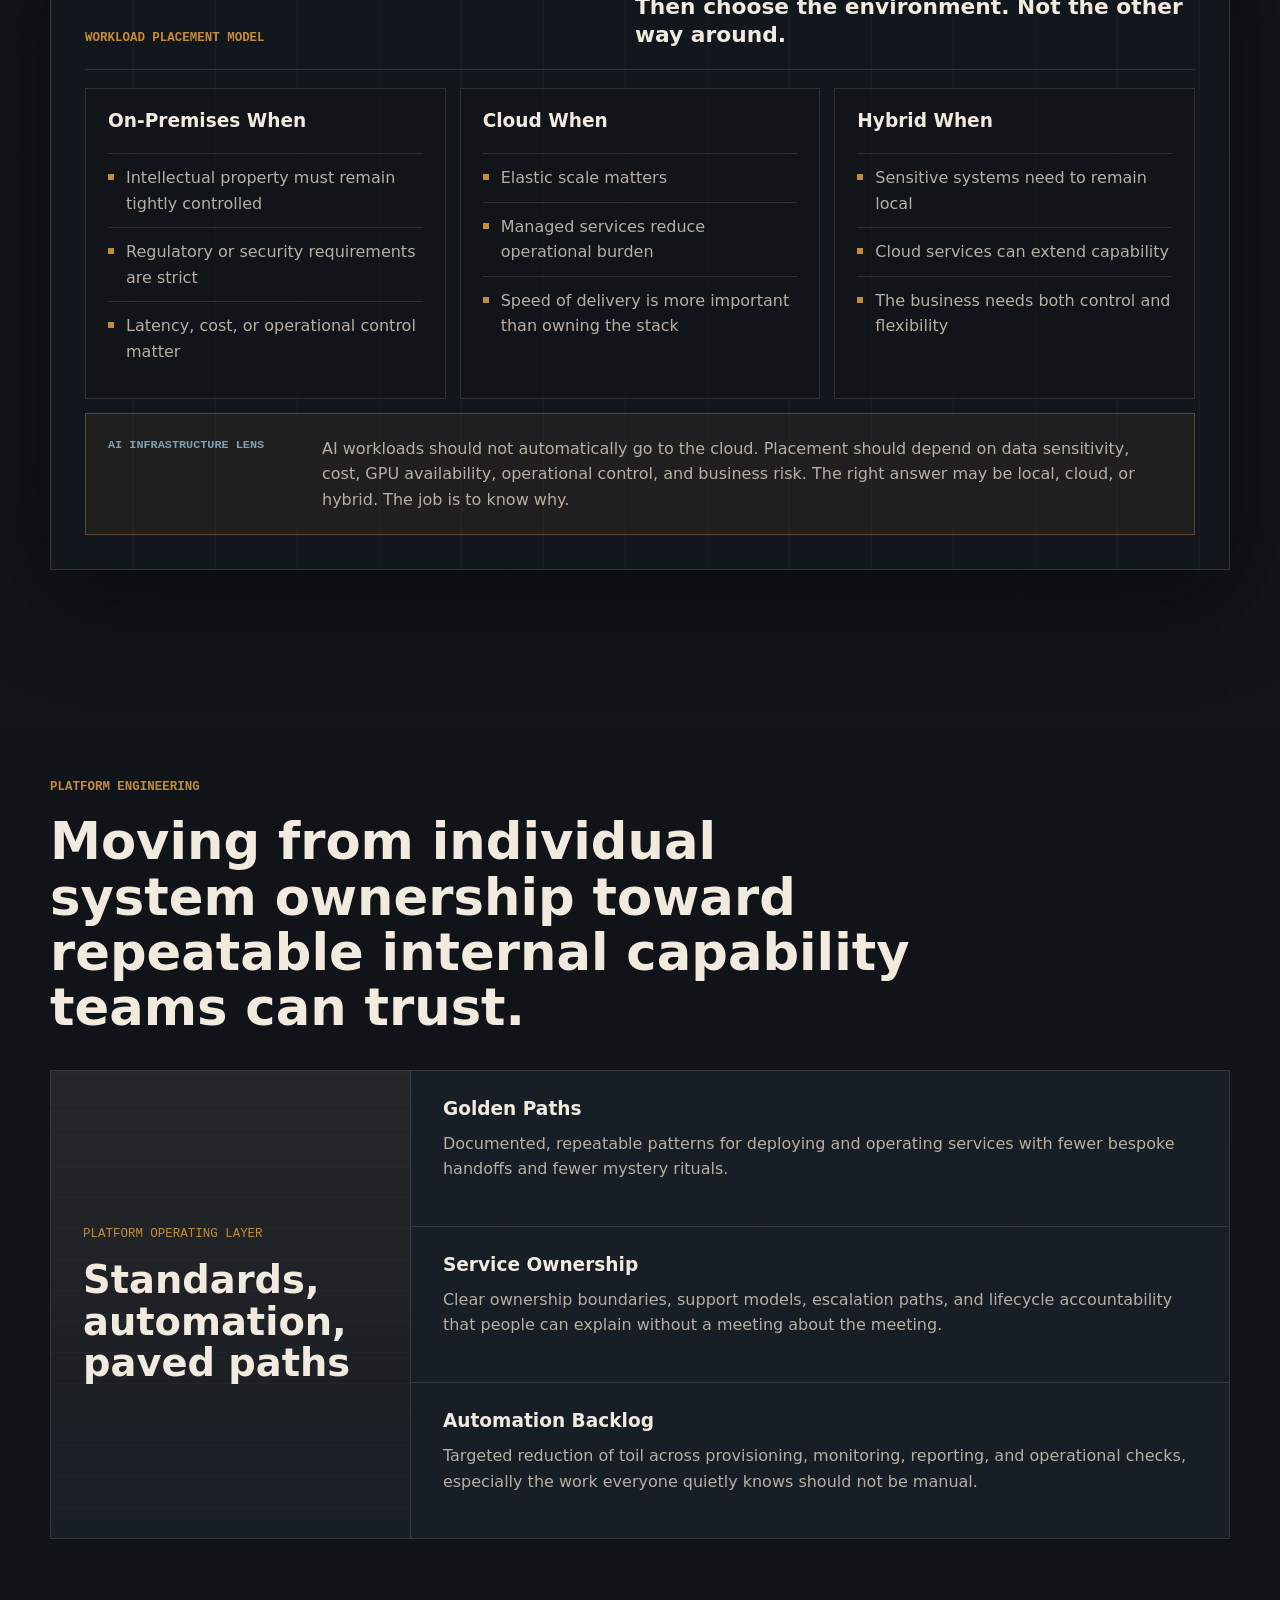
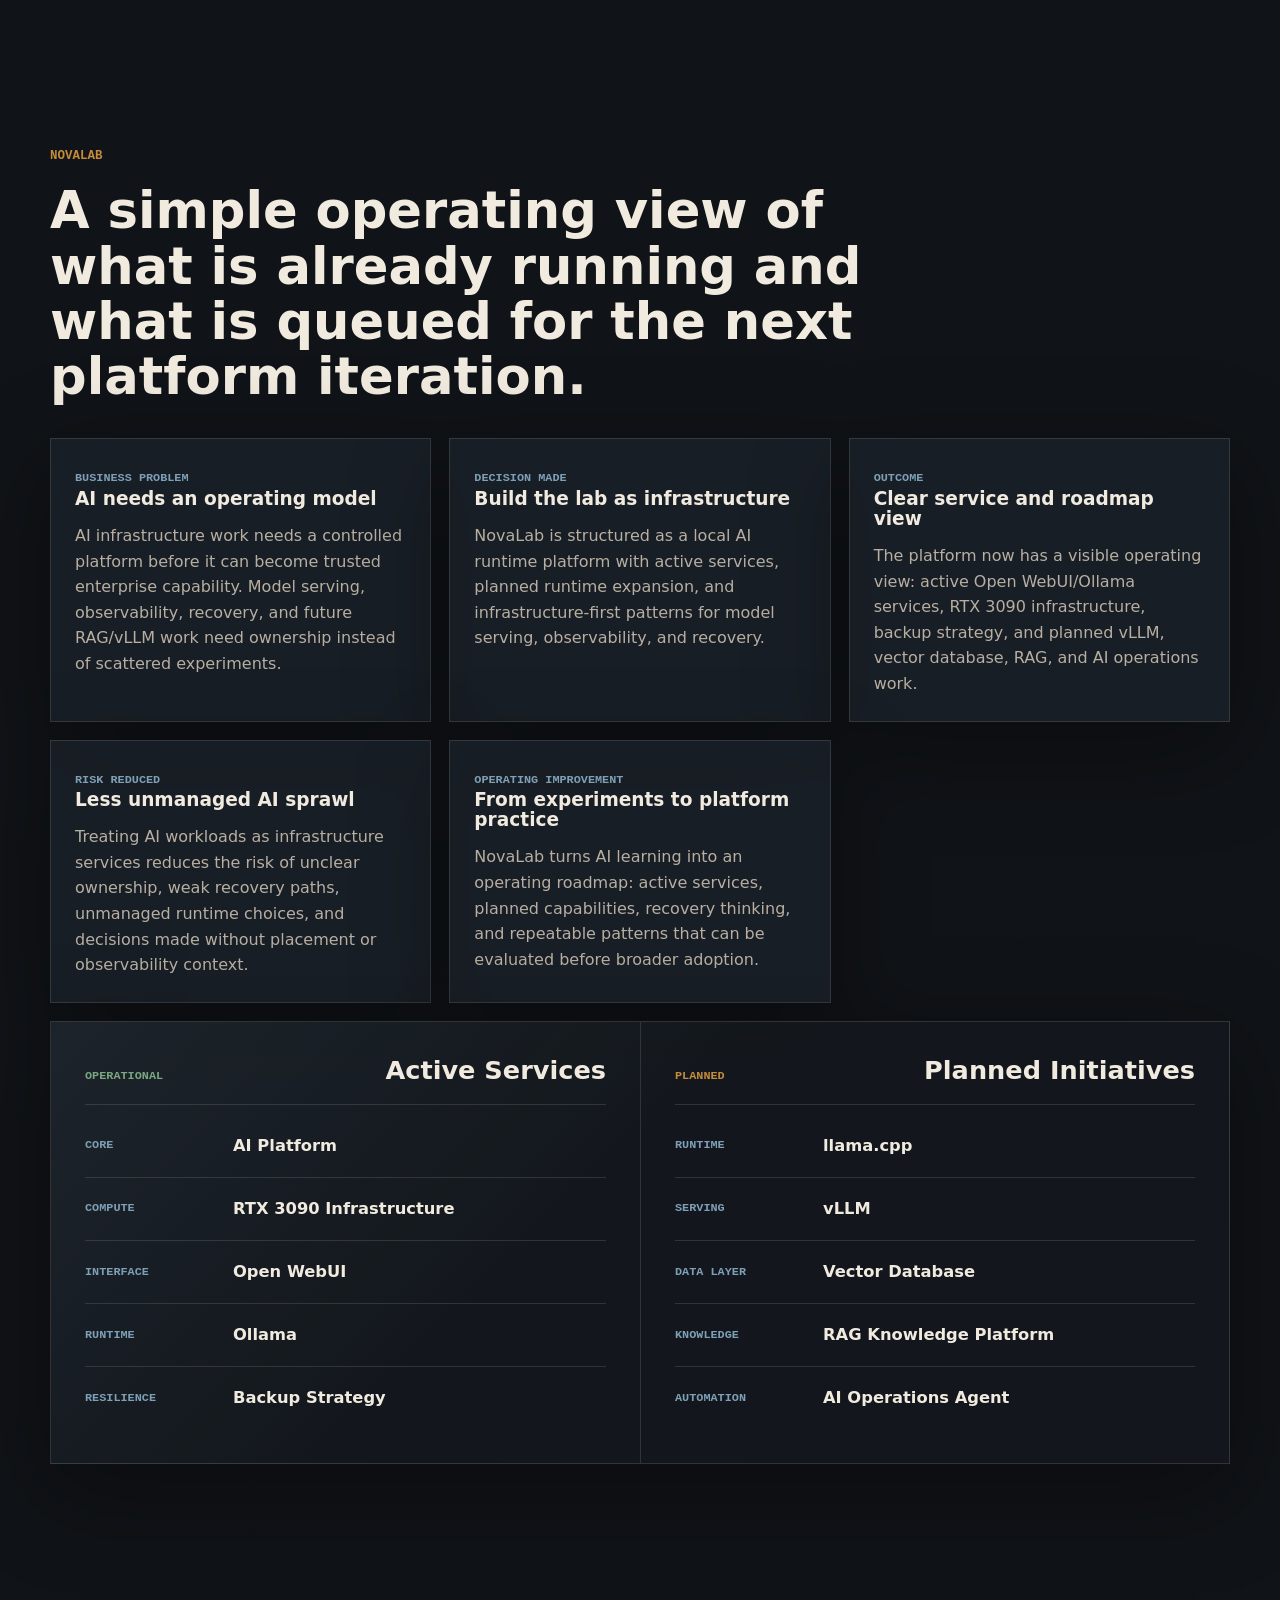
==== commit 2057a3e1: "feat(portfolio): add Microsoft endpoint management PoC case study" ====
--- a/index.html
+++ b/index.html
@@ -185,6 +185,25 @@
           </article>
           <article class="project-card reveal">
             <div class="project-meta">
+              <span>Enterprise Proof of Concept</span>
+              <span>Endpoint Security</span>
+            </div>
+            <h3>Microsoft Endpoint Management Proof of Concept</h3>
+            <p>
+              A Windows 11 Enterprise proof of concept validating Microsoft Entra join, Intune policy delivery,
+              BitLocker recovery, Defender security controls, and policy rollback through a controlled pilot endpoint.
+            </p>
+            <ul class="tag-list">
+              <li>Microsoft Entra ID</li>
+              <li>Microsoft Intune</li>
+              <li>BitLocker</li>
+              <li>Microsoft Defender</li>
+              <li>PowerShell</li>
+            </ul>
+            <a href="projects/microsoft-endpoint-management-poc.html">View Case Study</a>
+          </article>
+          <article class="project-card reveal">
+            <div class="project-meta">
               <span>Lab Build</span>
               <span>AI Infrastructure</span>
             </div>
@@ -419,6 +438,7 @@
             <li><a href="projects/chronos-gps-time-server.html">Chron0s Raspberry Pi GPS time server</a></li>
             <li><a href="projects/building-local-ai-infrastructure-platform.html">AI runtime platform and observability</a></li>
             <li><a href="projects/novalab-kubernetes-platform-foundation.html">Kubernetes platform foundation</a></li>
+            <li><a href="projects/microsoft-endpoint-management-poc.html">Microsoft endpoint management proof of concept</a></li>
             <li><a href="projects/platform-engineering-foundations.html">Platform engineering foundations</a></li>
           </ul>
         </div>
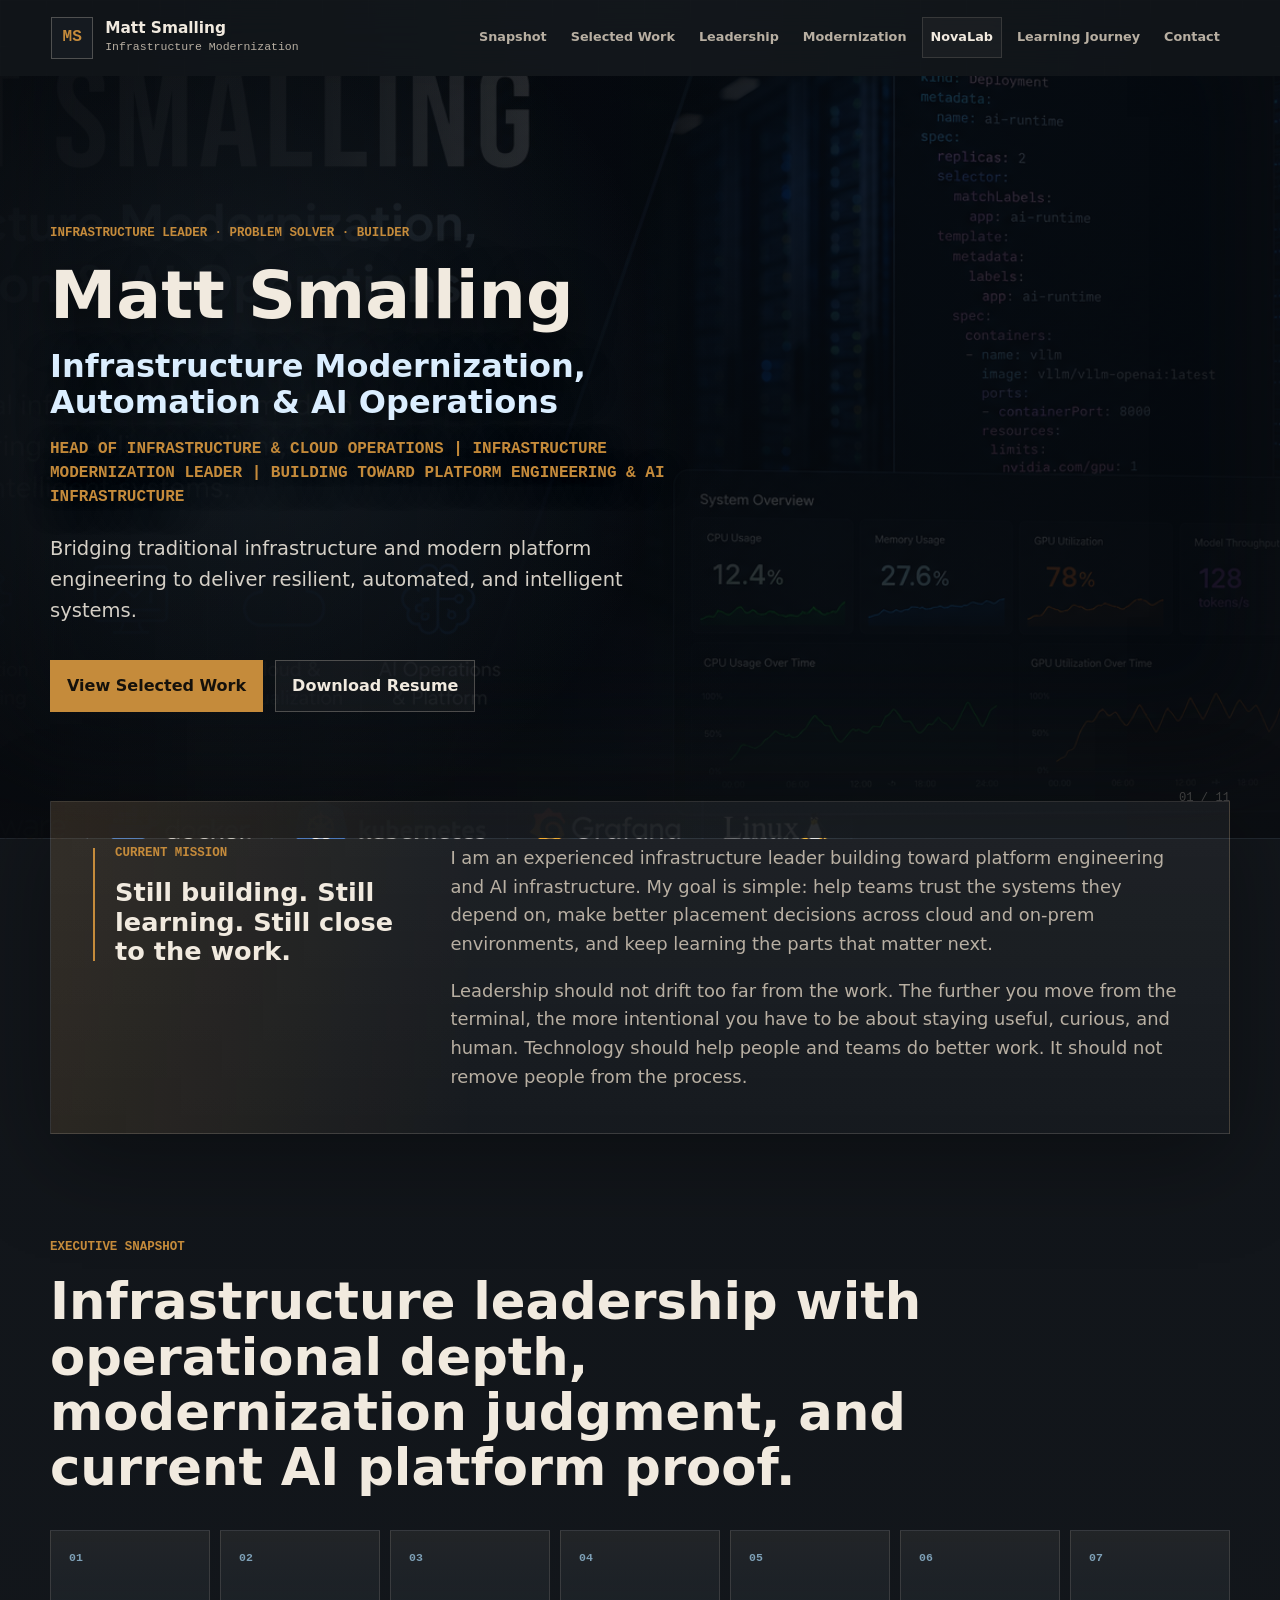
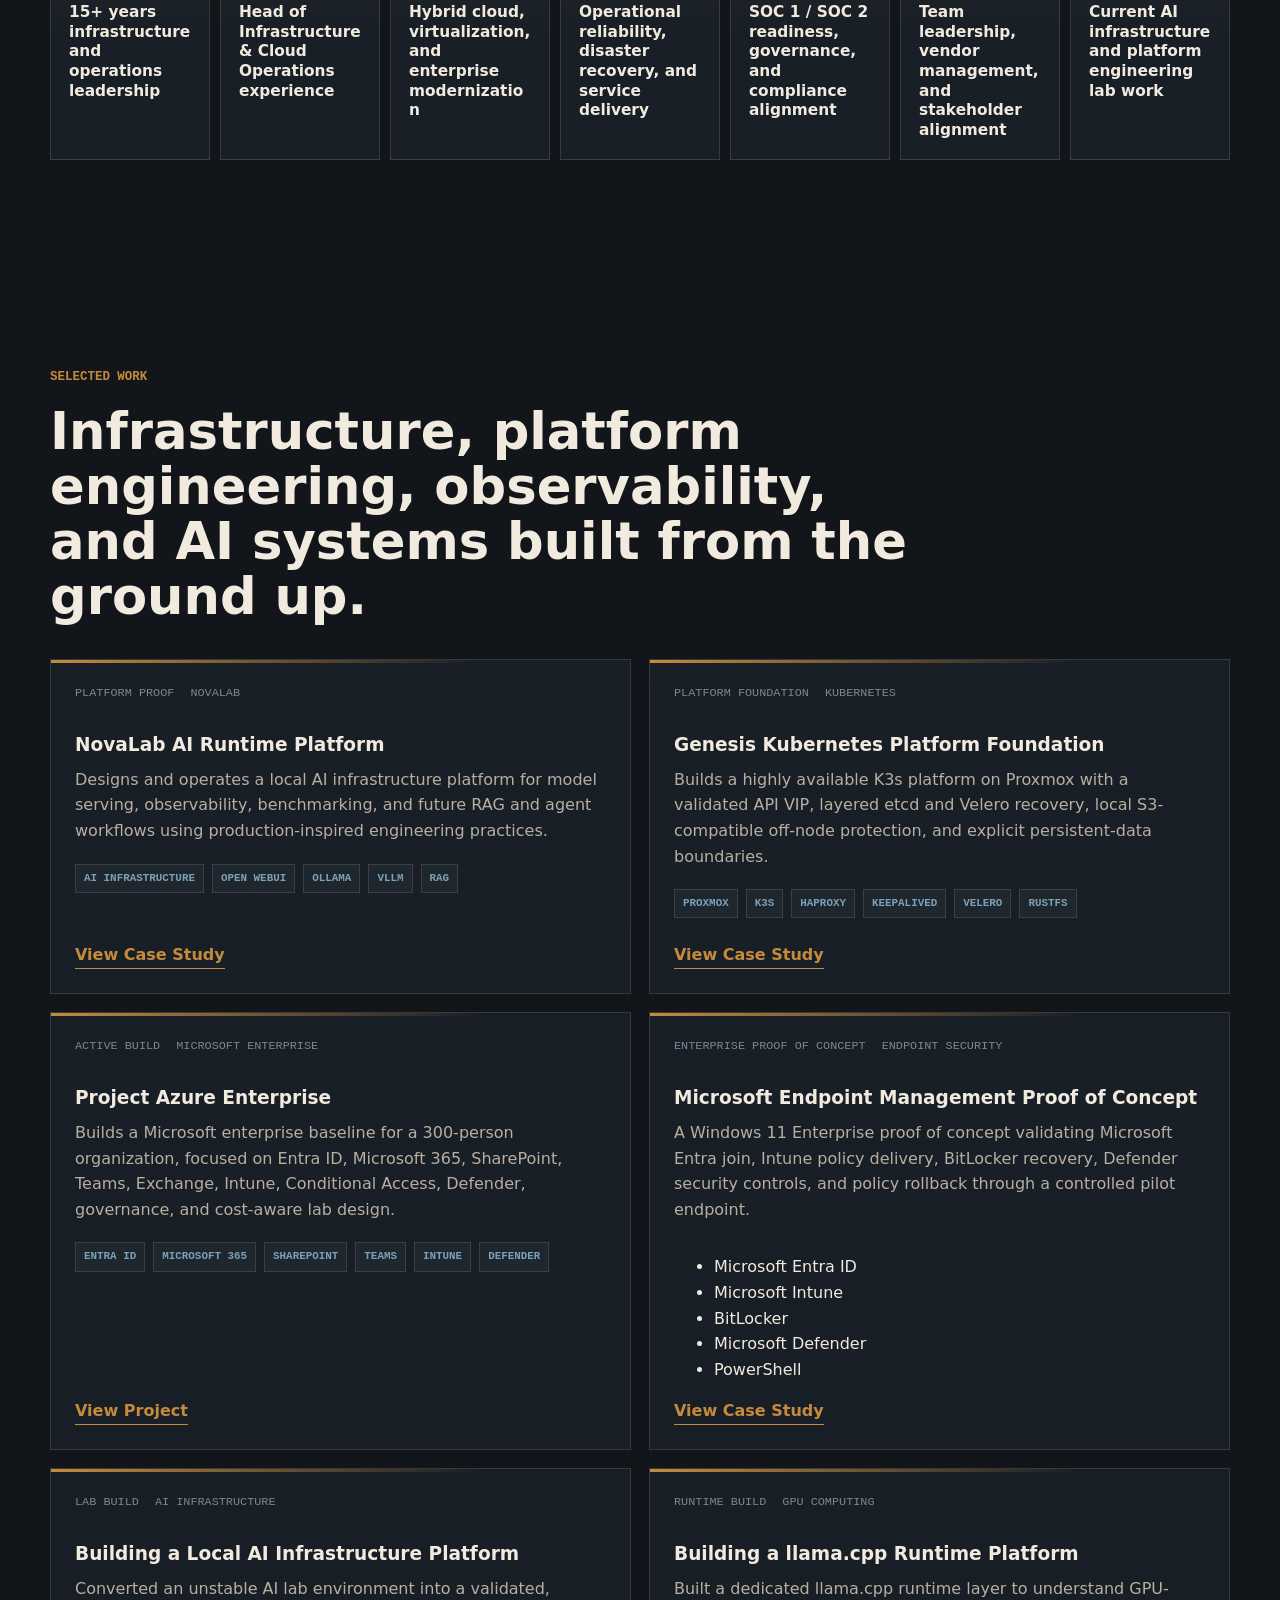
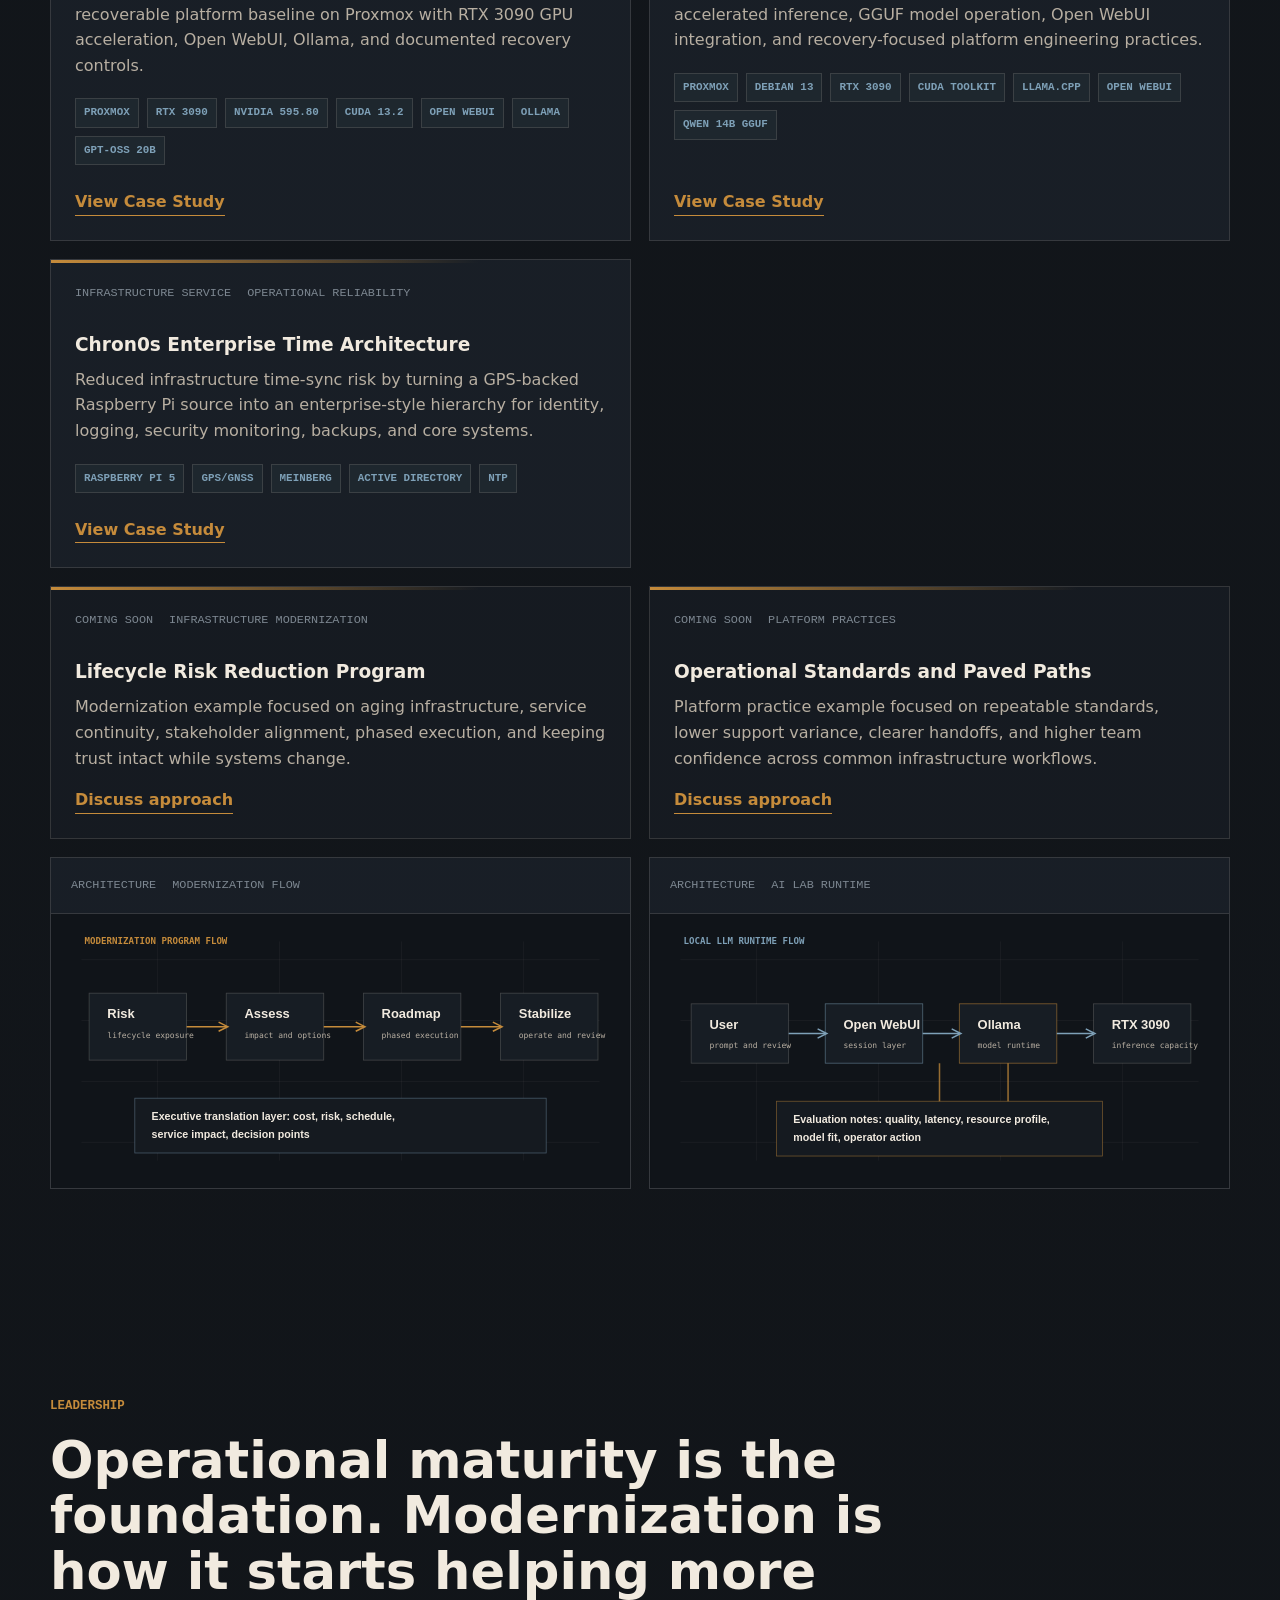
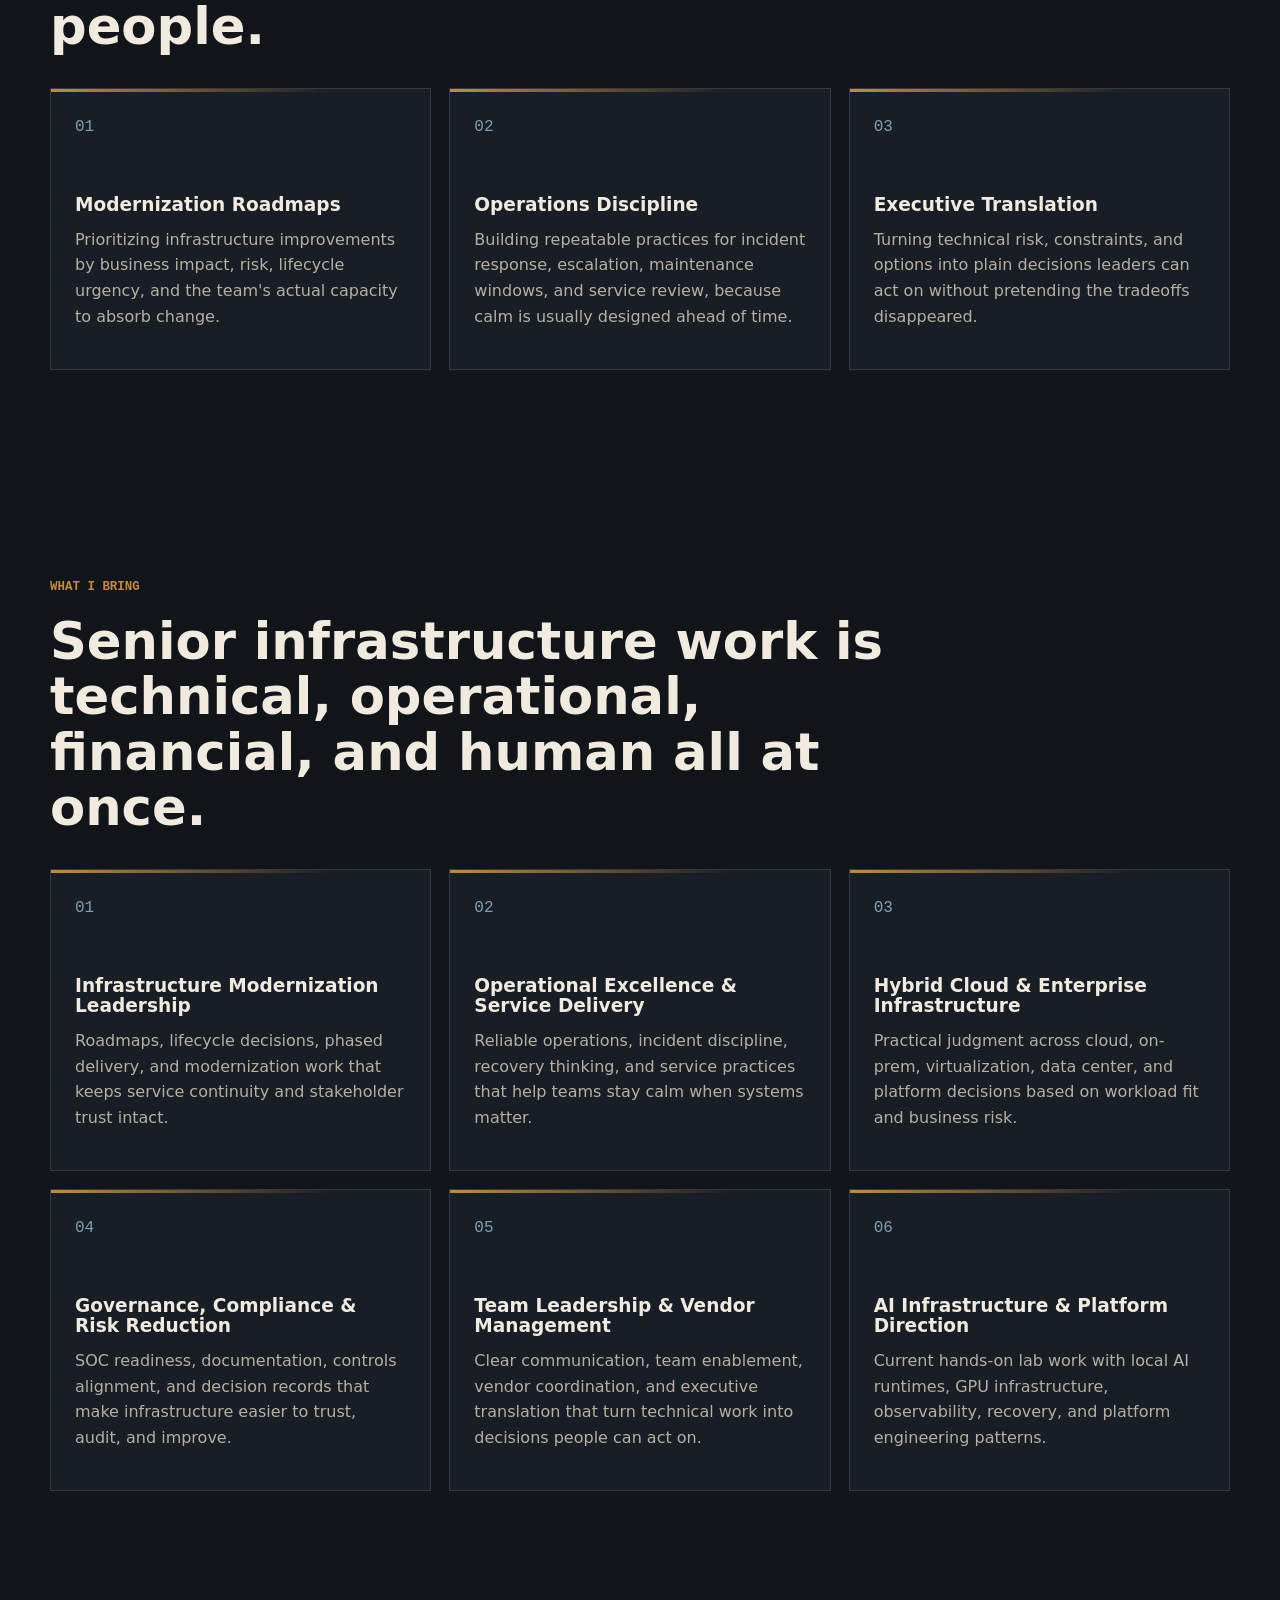
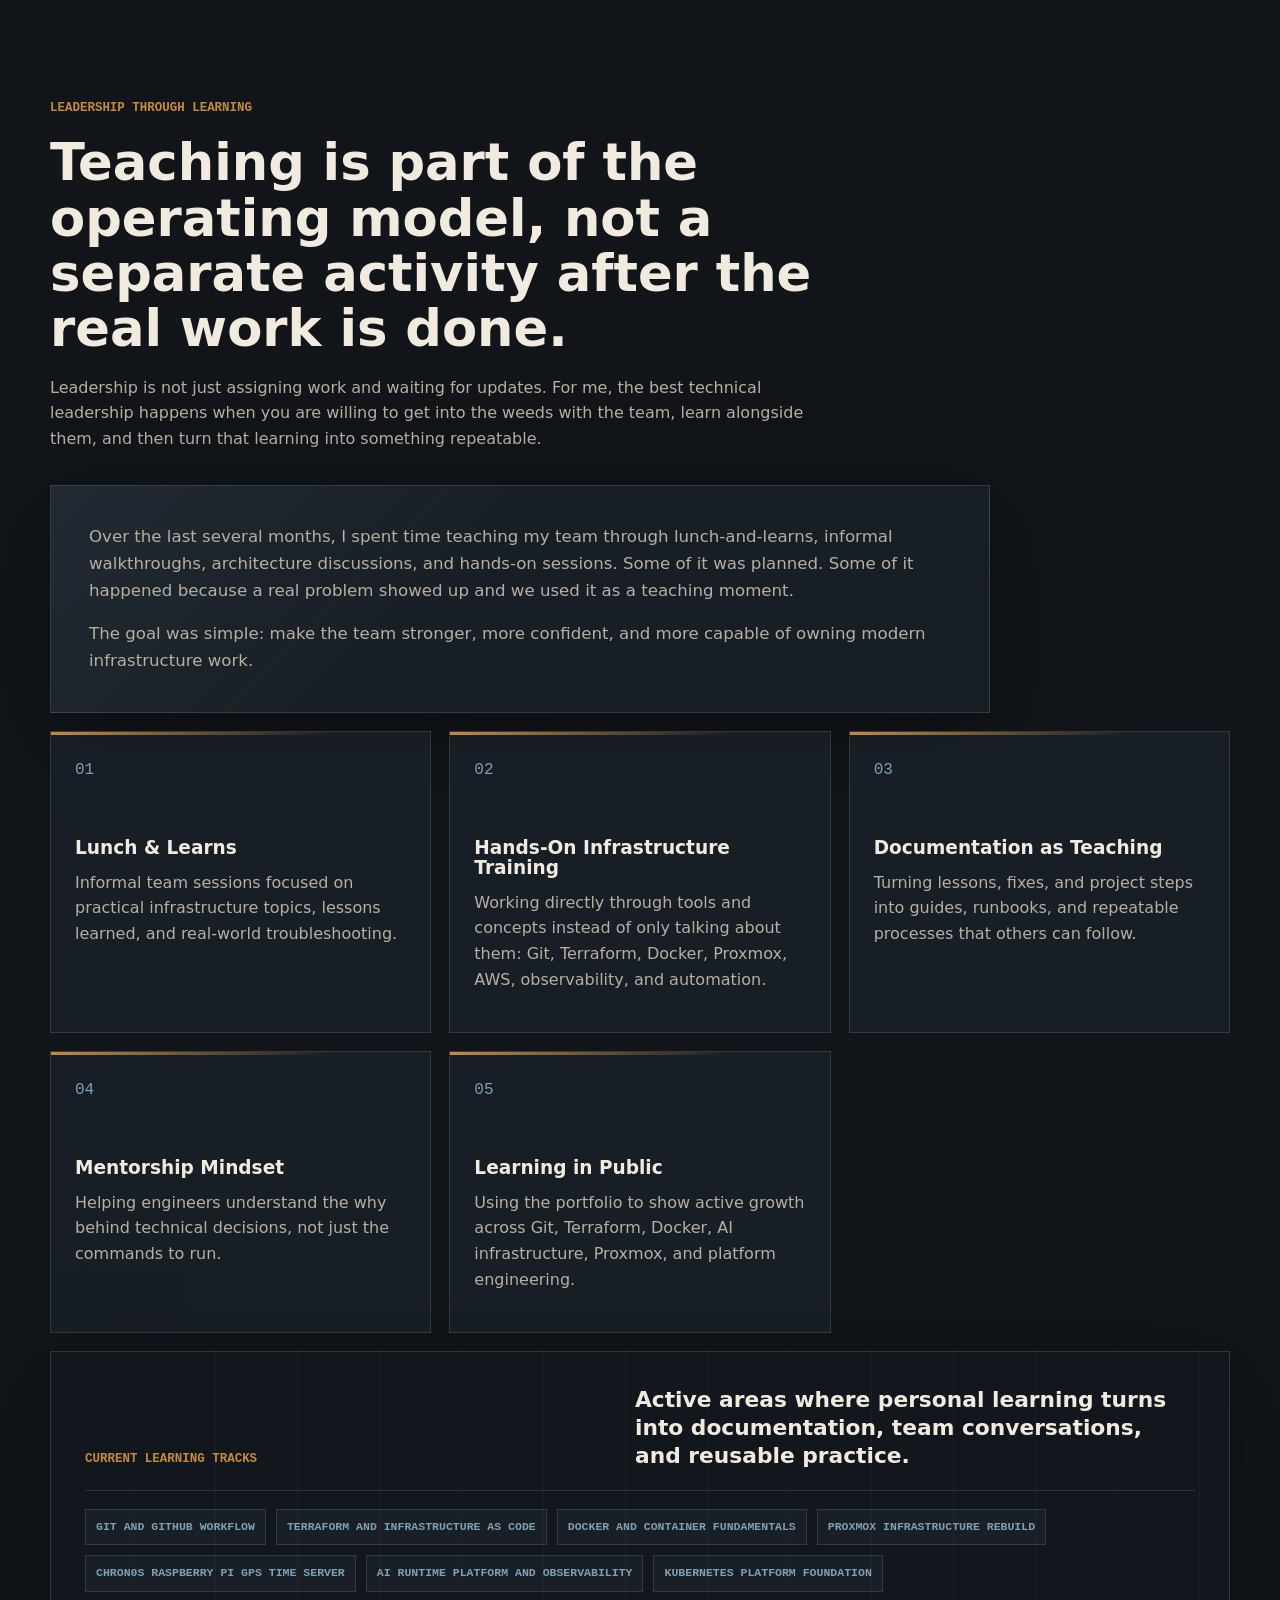
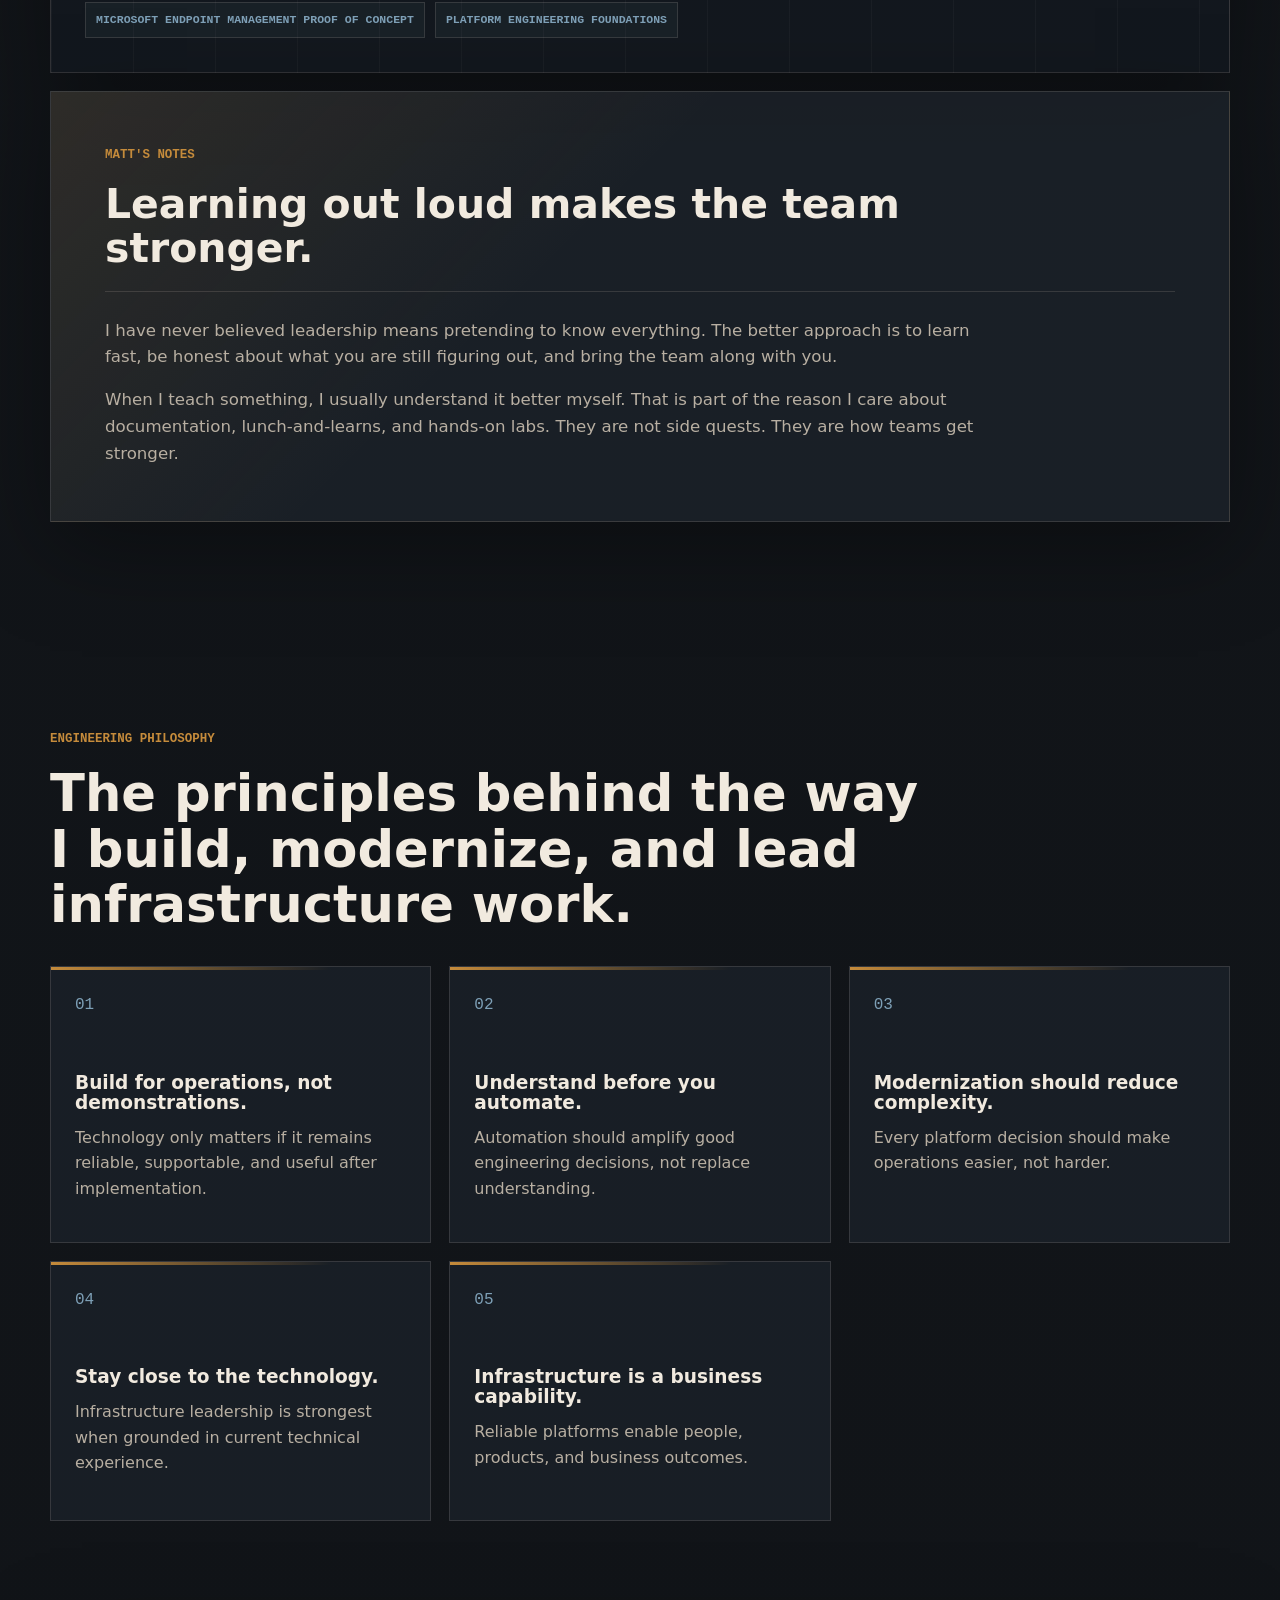
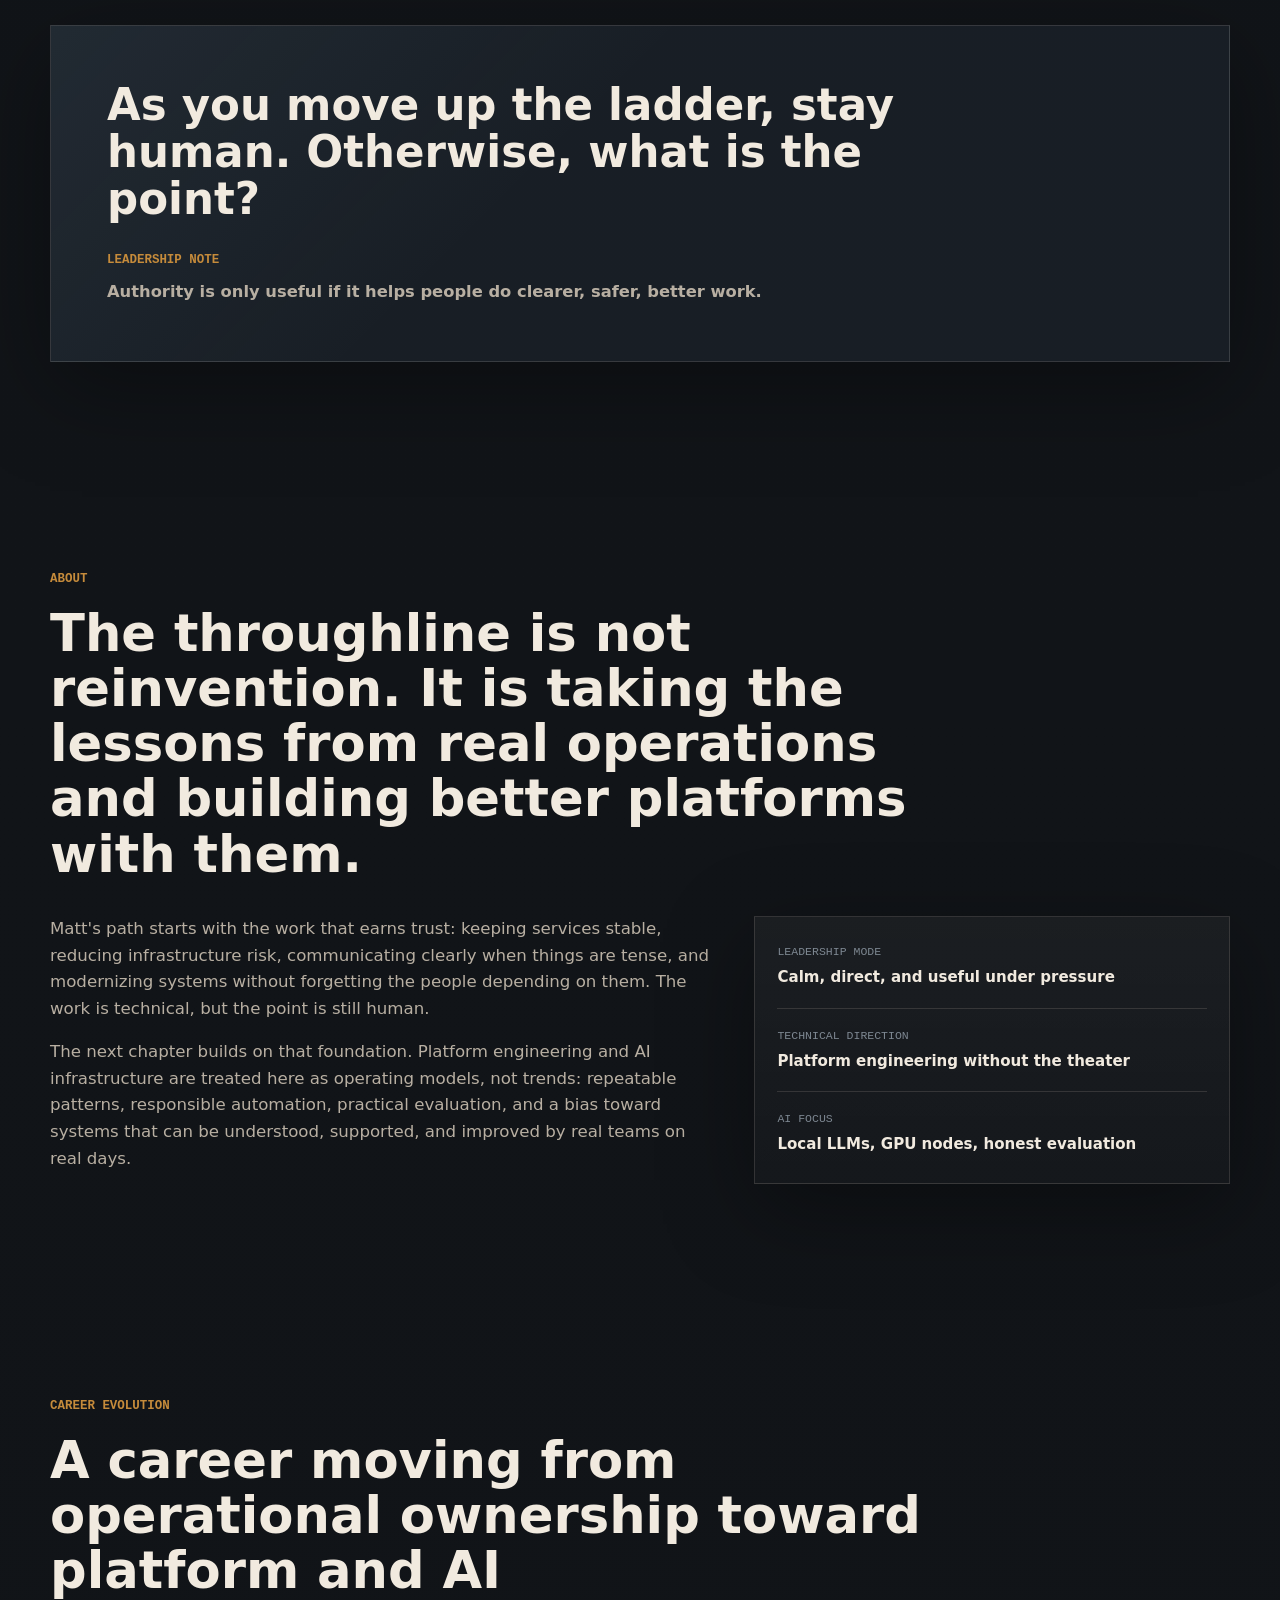
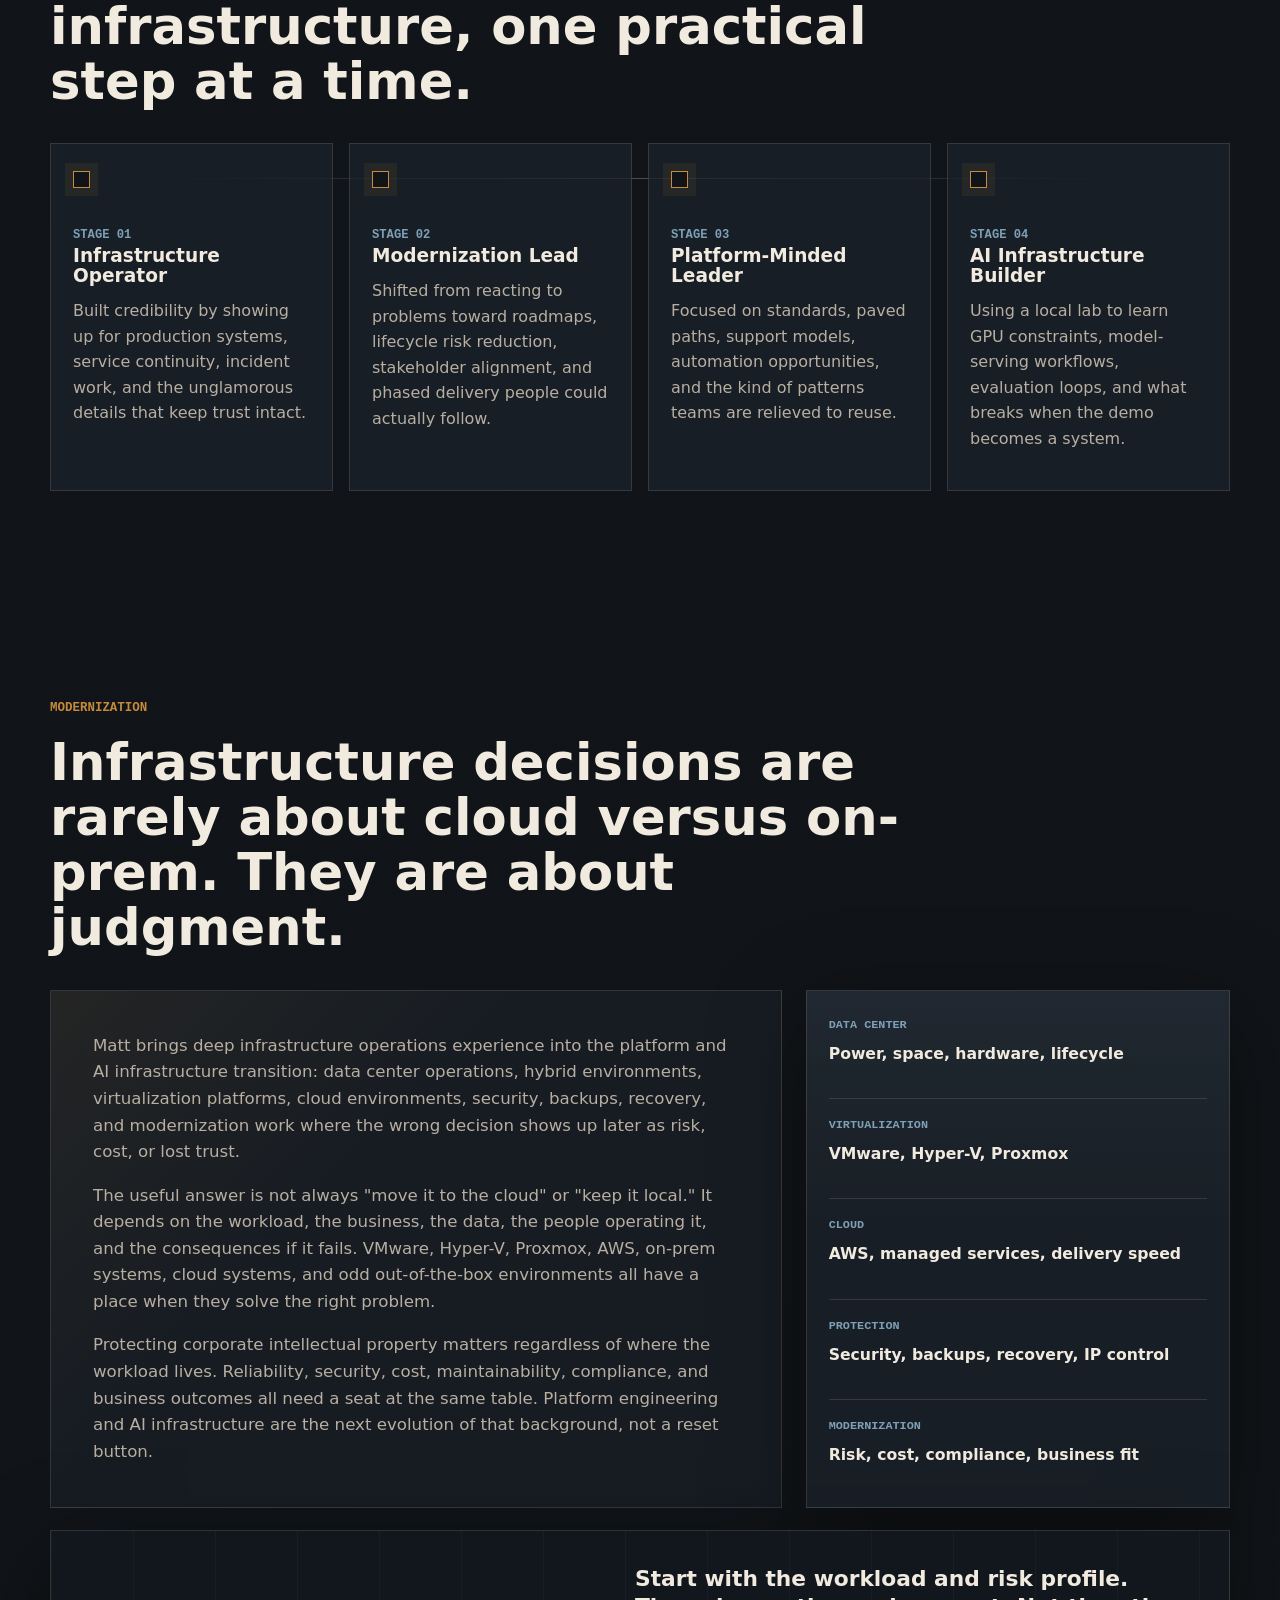
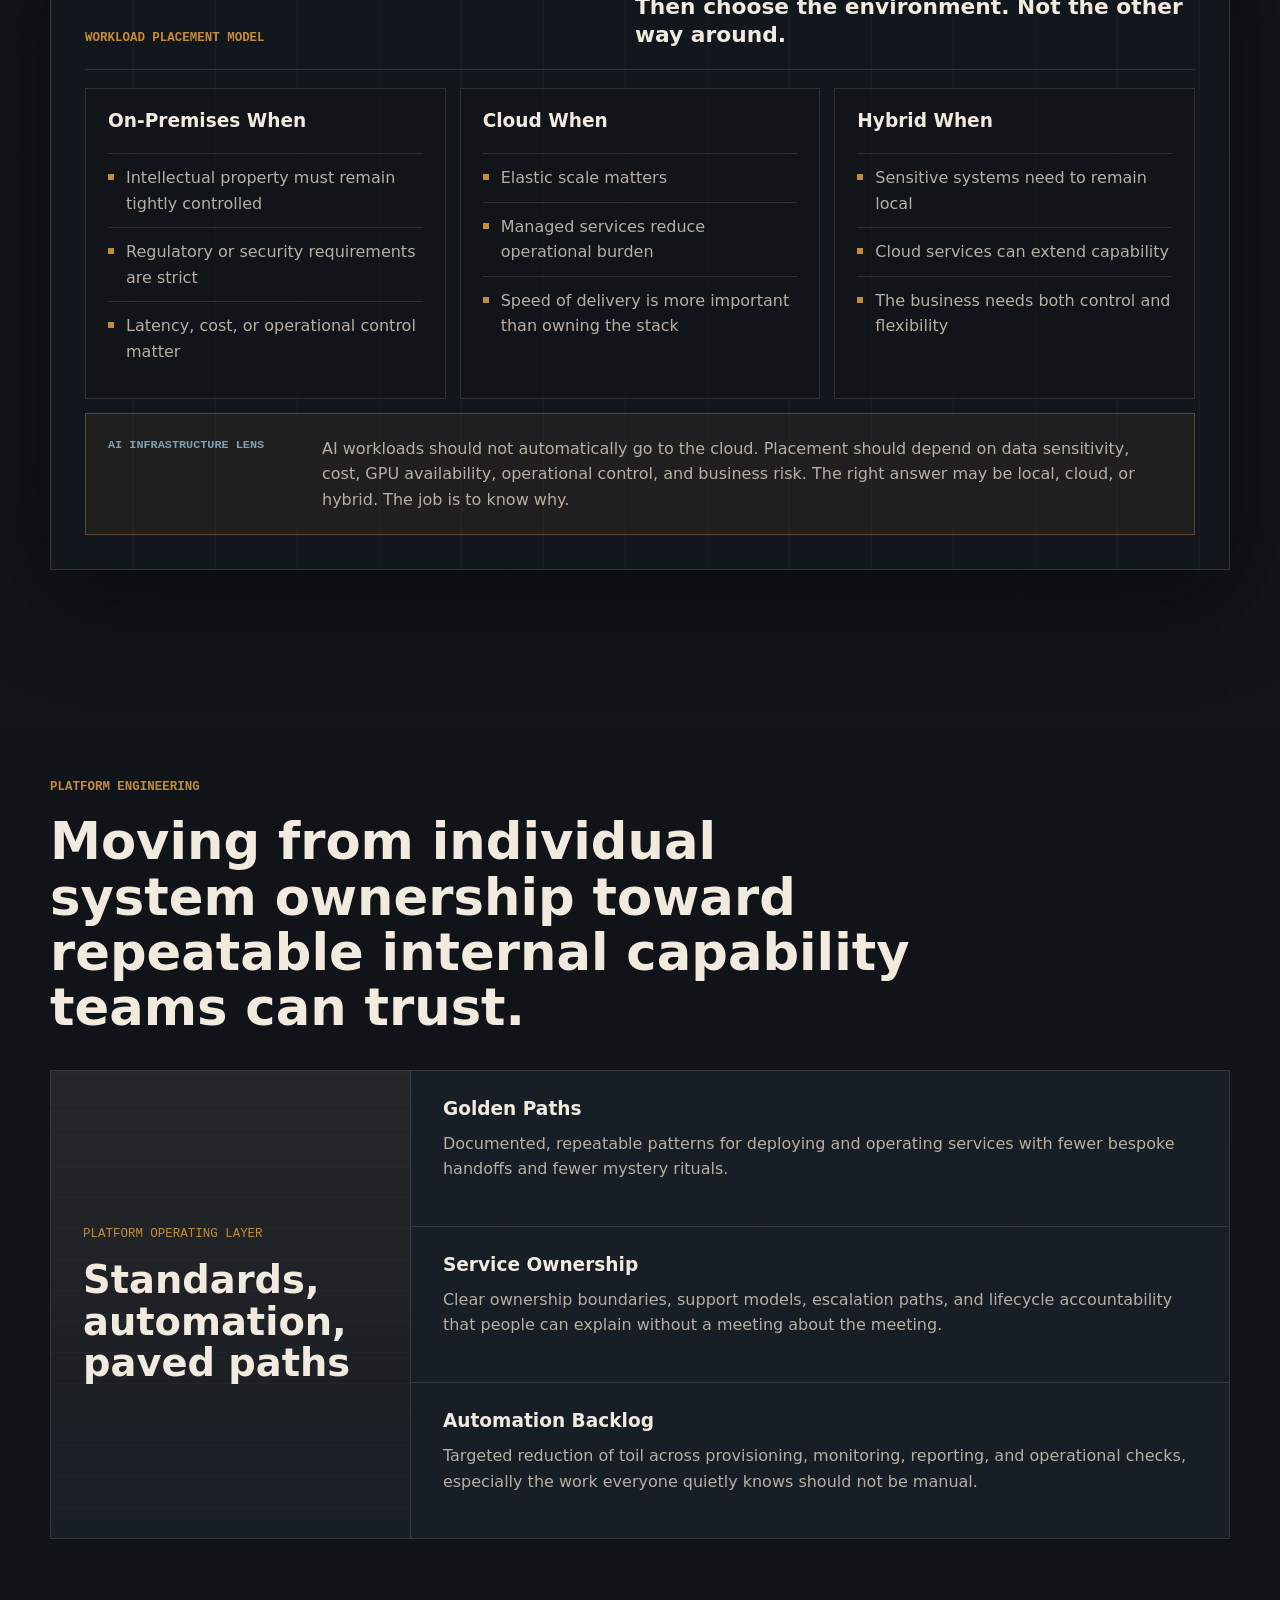
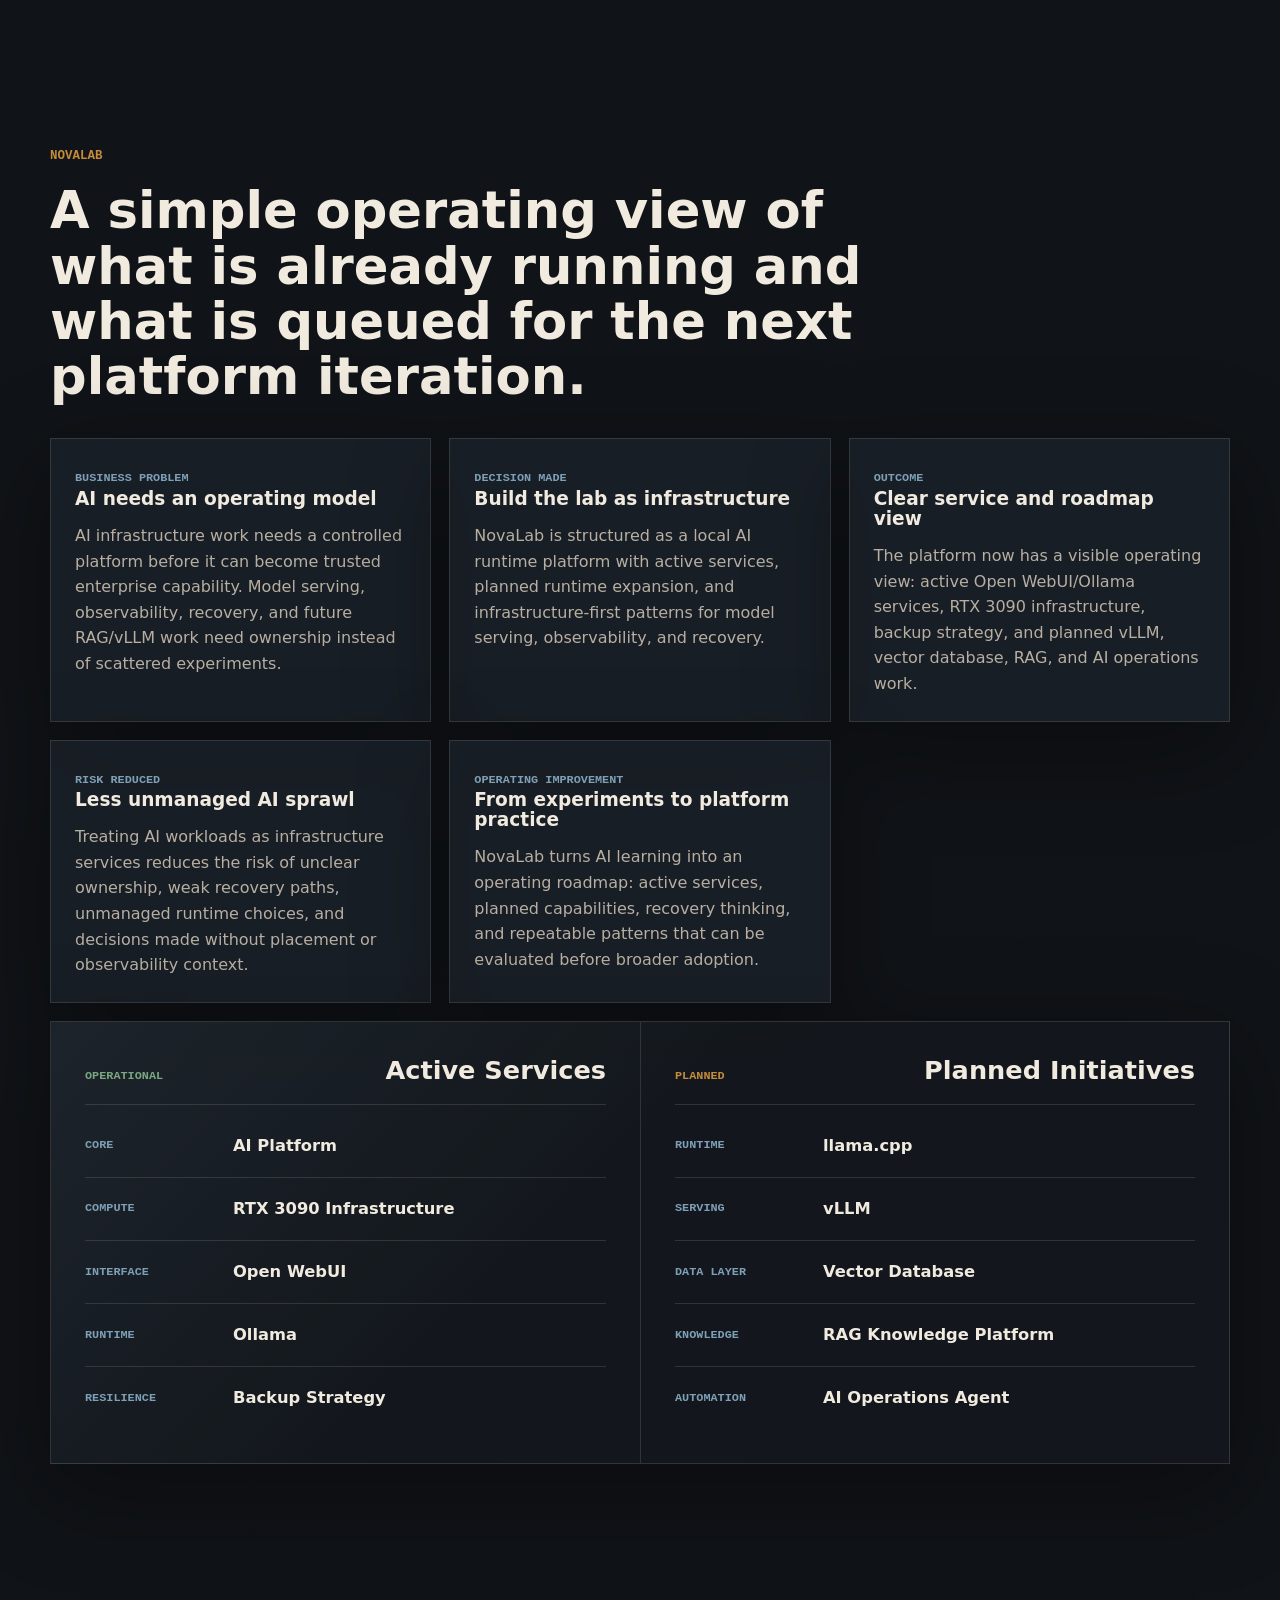
==== commit 5194c0fa: "Document Genesis Kubernetes HA and disaster recovery" ====
--- a/index.html
+++ b/index.html
@@ -147,19 +147,18 @@
               <span>Platform Foundation</span>
               <span>Kubernetes</span>
             </div>
-            <h3>NovaLab Kubernetes Platform Foundation</h3>
-            <p>
-              Builds a repeatable Kubernetes platform on Proxmox using Infrastructure as Code, cloud-init, Helm,
-              Metrics Server, cert-manager, and version-controlled engineering practices designed for long-term
-              platform evolution.
+            <h3>Genesis Kubernetes Platform Foundation</h3>
+            <p>
+              Builds a highly available K3s platform on Proxmox with a validated API VIP, layered etcd and Velero
+              recovery, local S3-compatible off-node protection, and explicit persistent-data boundaries.
             </p>
             <ul class="project-tags" aria-label="Project stack">
               <li>Proxmox</li>
-              <li>Terraform</li>
-              <li>cloud-init</li>
               <li>K3s</li>
-              <li>Helm</li>
-              <li>cert-manager</li>
+              <li>HAProxy</li>
+              <li>Keepalived</li>
+              <li>Velero</li>
+              <li>RustFS</li>
             </ul>
             <a href="projects/novalab-kubernetes-platform-foundation.html">View Case Study</a>
           </article>
@@ -868,17 +867,17 @@
               <span>Status: Active</span>
               <span>Kubernetes Platform</span>
             </div>
-            <h3>NovaLab Kubernetes Platform Foundation</h3>
-            <p>
-              Building a repeatable Kubernetes foundation on Proxmox with Terraform, cloud-init, K3s, Helm-managed
-              services, and version-controlled platform practices.
+            <h3>Genesis Kubernetes Platform Foundation</h3>
+            <p>
+              Engineering a highly available K3s foundation with tested API VIP failover, scheduled off-node backups,
+              and destructive Kubernetes resource recovery.
             </p>
             <ul class="project-tags" aria-label="Focus areas">
               <li>K3s</li>
-              <li>Terraform</li>
-              <li>cloud-init</li>
-              <li>Helm</li>
-              <li>Platform services</li>
+              <li>HA API</li>
+              <li>etcd snapshots</li>
+              <li>Velero</li>
+              <li>Recovery validation</li>
             </ul>
             <a href="projects/novalab-kubernetes-platform-foundation.html">View Case Study</a>
           </article>
